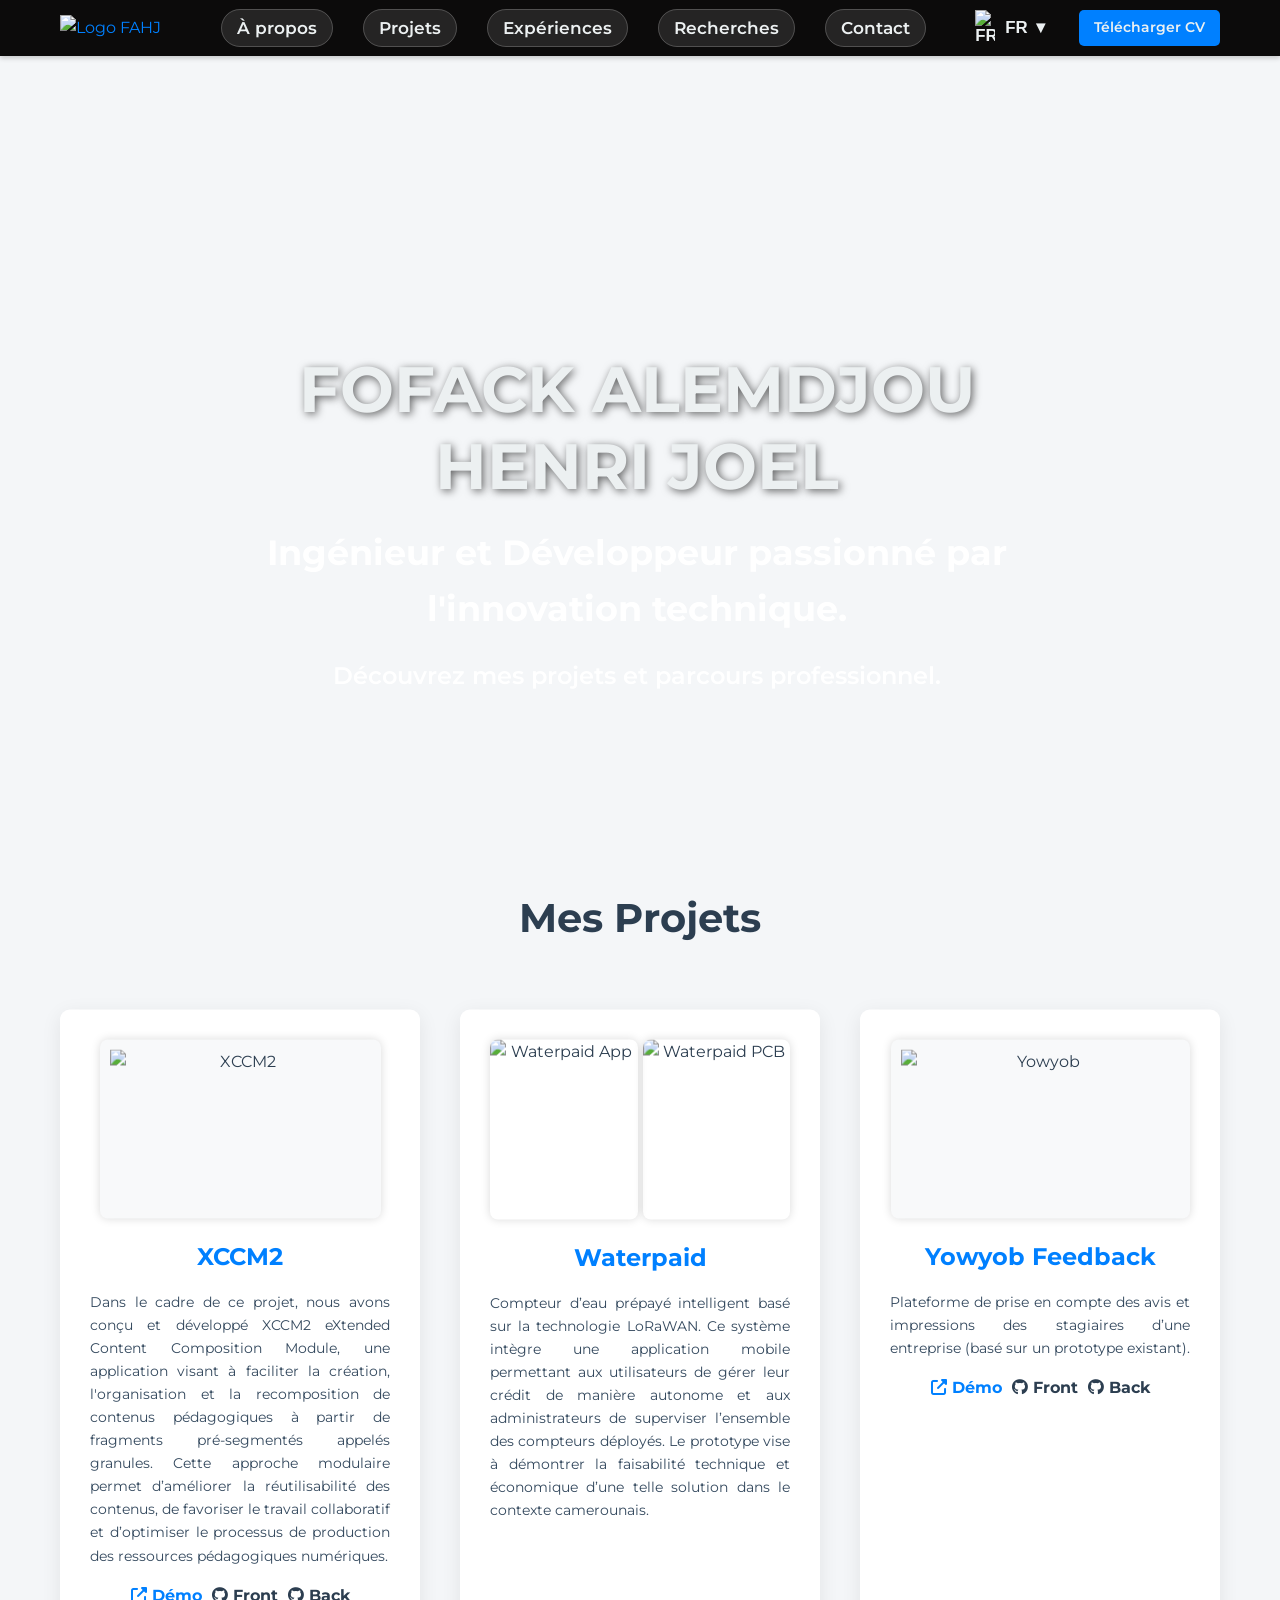
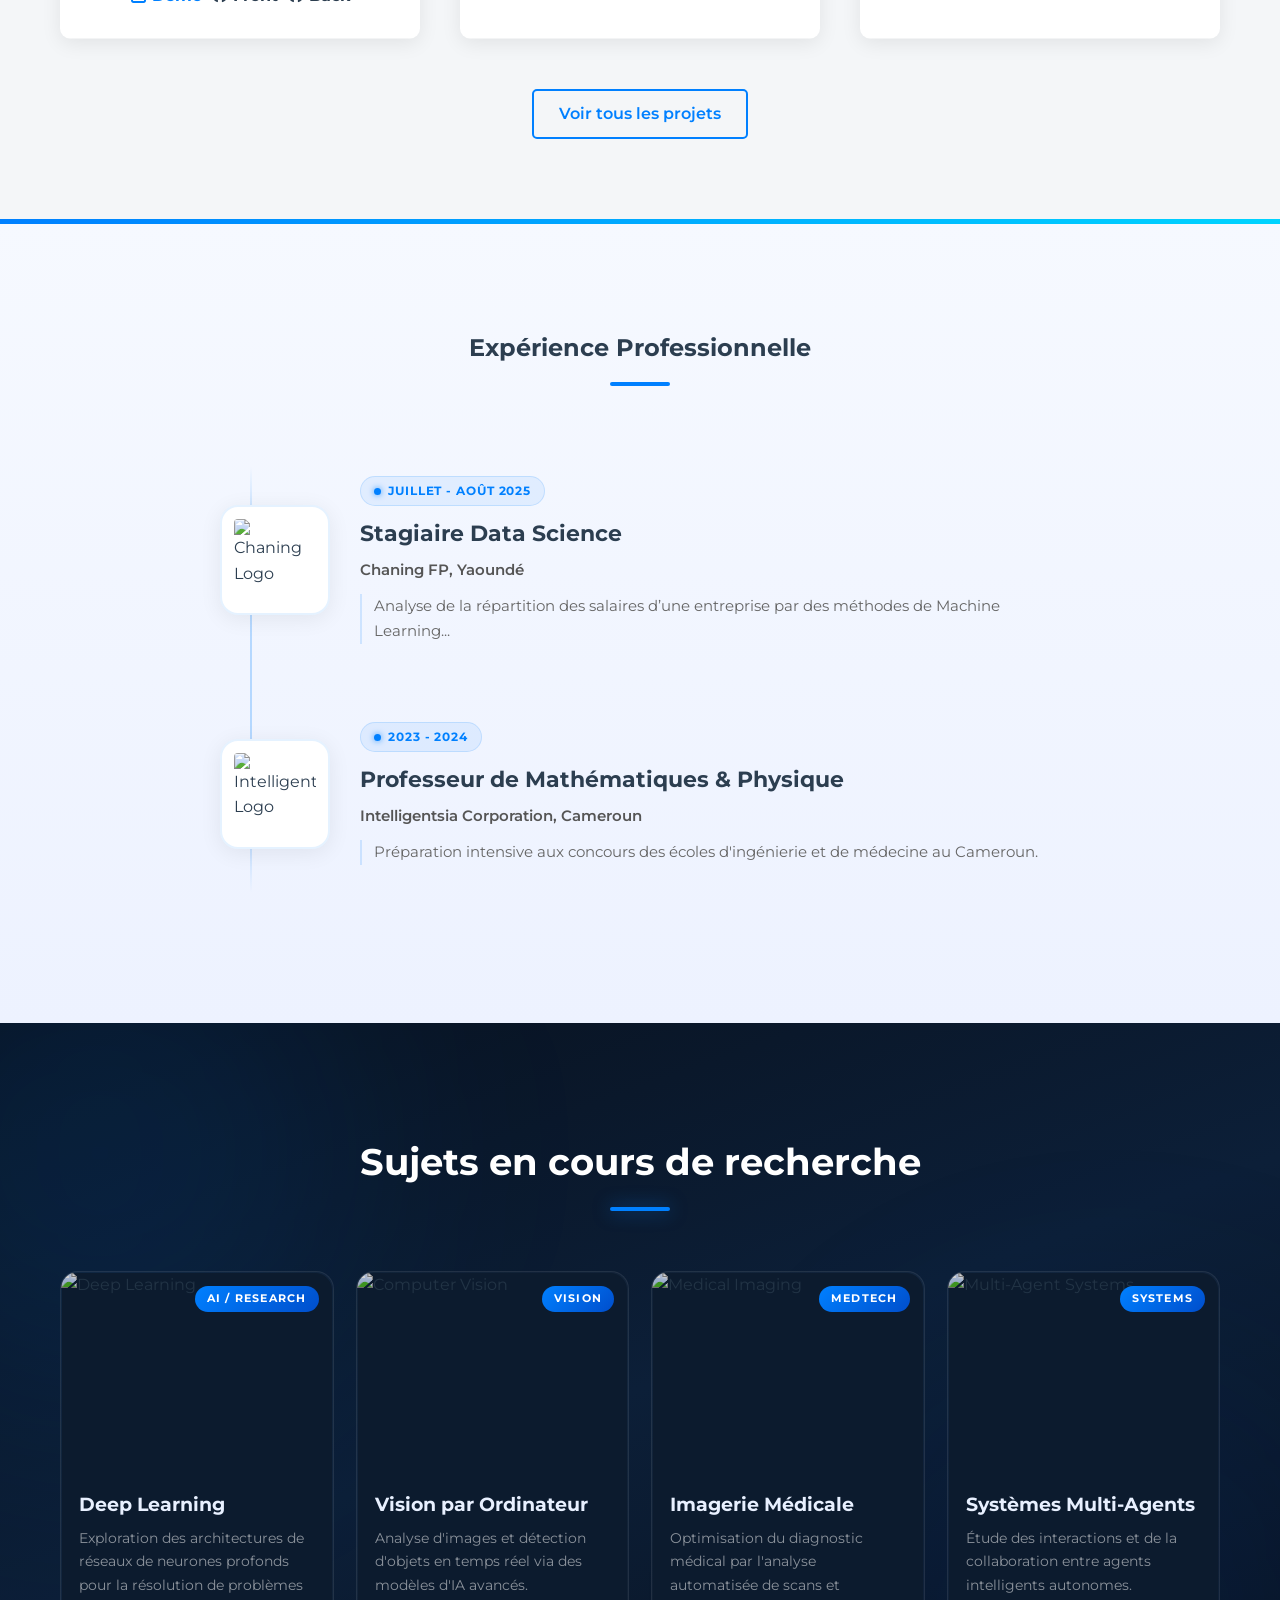
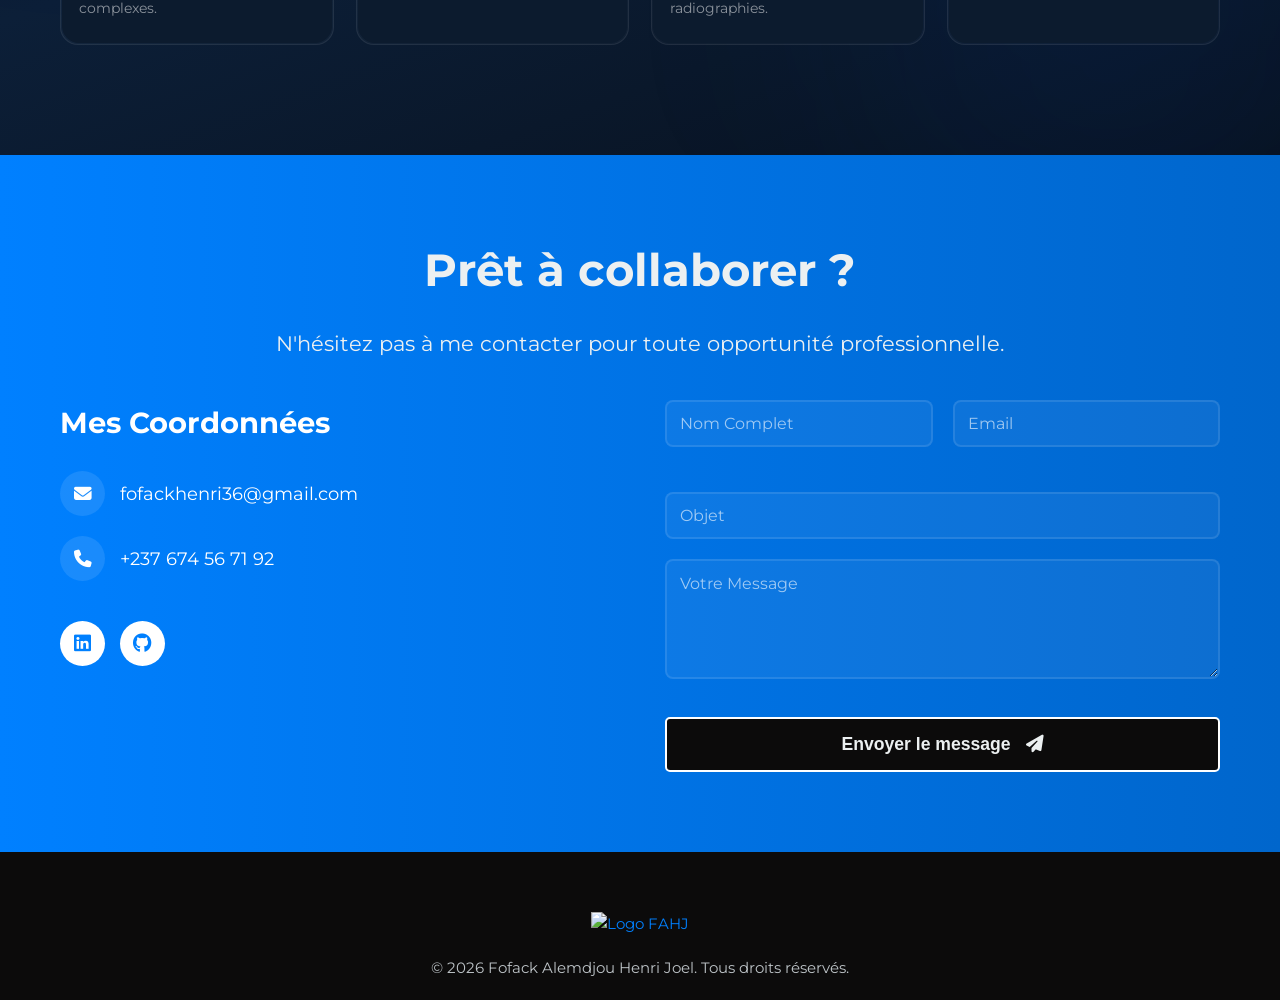
==== index.html @ f6566933 "Implementation d'un meilleur responsive" ====
<!DOCTYPE html>
<html lang="fr">

<head>
    <meta charset="UTF-8">
    <meta name="viewport" content="width=device-width, initial-scale=1.0">
    <title data-i18n="page_title">Portfolio - Fofack Alemdjou Henri Joel</title>
    <link rel="stylesheet" href="css/style1.css">
    <link rel="stylesheet" href="css/animations.css">
    <link href="https://fonts.googleapis.com/css2?family=Montserrat:wght@400;600;700&display=swap" rel="stylesheet">
    <link rel="stylesheet" href="https://cdnjs.cloudflare.com/ajax/libs/font-awesome/6.4.0/css/all.min.css">
    <link rel="stylesheet" href="css/custom.css">
</head>

<body>
    <header class="navbar" style="background-color: var(--background-dark); padding: 5px 0;">
        <div class="container">
            <div class="logo">
                <a href="index.html"><img src="images/logo.png" alt="Logo FAHJ" style="height: 40px; width: auto;"></a>
            </div>
            <nav class="mobile-nav" id="main-nav">
                <ul>
                    <li><a href="profil.html" data-i18n="nav_about">À propos</a></li>
                    <li><a href="#projects" data-i18n="nav_projects">Projets</a></li>
                    <li><a href="#experience" data-i18n="nav_experience">Expériences</a></li>
                    <li><a href="#development" data-i18n="nav_research">Recherches</a></li>
                    <li><a href="#contact" data-i18n="nav_contact">Contact</a></li>
                </ul>
            </nav>
            <button class="hamburger" id="hamburger-btn" aria-label="Menu" aria-expanded="false">
                <span class="hamburger-bar"></span>
                <span class="hamburger-bar"></span>
                <span class="hamburger-bar"></span>
            </button>
            <div class="auth-buttons" style="display:flex; align-items:center;">
                <div class="lang-dropdown">
                    <button class="lang-btn" id="current-lang"><img src="https://flagcdn.com/w20/fr.png" alt="FR"
                            width="20" style="margin-right:5px;"> FR ▼</button>
                    <div class="lang-content">
                        <button onclick="changeLang('fr')"><img src="https://flagcdn.com/w20/fr.png" alt="FR" width="20"
                                style="margin-right:10px;"> Français</button>
                        <button onclick="changeLang('en')"><img src="https://flagcdn.com/w20/gb.png" alt="EN" width="20"
                                style="margin-right:10px;"> English</button>
                        <button onclick="changeLang('de')"><img src="https://flagcdn.com/w20/de.png" alt="DE" width="20"
                                style="margin-right:10px;"> Deutsch</button>
                    </div>
                </div>
                <a href="Fofack_Henri_CV.pdf" target="_blank" class="btn btn-primary" data-i18n="btn_cv"
                    style="margin-left: 20px; padding: 6px 15px; font-size: 0.9em;">Télécharger CV</a>
            </div>
        </div>
    </header>

    <section id="about" class="hero-section">
        <div class="container">
            <div class="hero-content fade-in-up" style="text-align: center; width: 100%; margin-top: 15vh;">
                <h1 class="text-reveal"
                    style="opacity: 1 !important; visibility: visible !important; text-shadow: 2px 2px 8px rgba(0,0,0,0.6); font-size: 4em;">
                    FOFACK ALEMDJOU HENRI JOEL</h1>
                <h2 class="fade-in-up delay-1 sparkle-text" data-i18n="hero_desc"
                    style="font-size: 2.2em; font-weight: 700; margin-bottom: 20px;">
                    Ingénieur et Développeur passionné par l'innovation technique.</h2>
                <p class="fade-in-up delay-2 sparkle-text" data-i18n="hero_sub"
                    style="font-size: 1.5em; font-weight: 600;">
                    Découvrez mes projets et parcours professionnel.</p>
            </div>
        </div>
        <div class="particles" id="particles"></div>
    </section>

    <section id="projects" class="features-section">
        <div class="container">
            <h2 class="section-title" data-i18n="projects_title">Mes Projets</h2>
            <div class="feature-grid">

                <div class="feature-item animate-on-scroll" data-delay="0">
                    <img src="images/xccm2.png" alt="XCCM2" class="feature-img">
                    <h3>XCCM2</h3>
                    <p data-i18n="proj_xccm2" style="text-align: justify; font-size: 0.9em;">Dans le cadre de ce projet,
                        nous avons conçu et développé XCCM2 eXtended Content Composition Module, une application visant
                        à faciliter la création, l'organisation et la recomposition de contenus pédagogiques à partir de
                        fragments pré-segmentés appelés granules. Cette approche modulaire permet d’améliorer la
                        réutilisabilité des contenus, de favoriser le travail collaboratif et d’optimiser le processus
                        de production des ressources pédagogiques numériques.</p>
                    <div style="margin-top: 15px; display: flex; gap: 10px; justify-content: center;">
                        <a href="https://xccm-2.vercel.app" target="_blank"
                            style="color: var(--primary-color); font-weight: bold; text-decoration: none;"><i
                                class="fas fa-external-link-alt"></i> Démo</a>
                        <a href="https://github.com/Zenbx/XCCM_2" target="_blank"
                            style="color: var(--text-dark); font-weight: bold; text-decoration: none;"><i
                                class="fab fa-github"></i> Front</a>
                        <a href="https://github.com/Git-Tomson/XCCM2-API" target="_blank"
                            style="color: var(--text-dark); font-weight: bold; text-decoration: none;"><i
                                class="fab fa-github"></i> Back</a>
                    </div>
                </div>

                <div class="feature-item animate-on-scroll" data-delay="100">
                    <div class="project-images-combined">
                        <img src="images/waterpaid.jpg" alt="Waterpaid App">
                        <img src="images/cartepcb.jpg" alt="Waterpaid PCB">
                    </div>
                    <h3>Waterpaid</h3>
                    <p data-i18n="proj_waterpaid" style="text-align: justify; font-size: 0.9em;">Compteur d’eau prépayé
                        intelligent basé sur la technologie LoRaWAN. Ce système intègre une application mobile
                        permettant aux utilisateurs de gérer leur crédit de manière autonome et aux administrateurs de
                        superviser l’ensemble des compteurs déployés. Le prototype vise à démontrer la faisabilité
                        technique et économique d’une telle solution dans le contexte camerounais.</p>
                </div>

                <div class="feature-item animate-on-scroll" data-delay="200">
                    <img src="images/yowyob.png" alt="Yowyob" class="feature-img">
                    <h3>Yowyob Feedback</h3>
                    <p data-i18n="proj_yowyob" style="text-align: justify; font-size: 0.9em;">Plateforme de prise en
                        compte des avis et impressions des stagiaires d’une entreprise (basé sur un prototype existant).
                    </p>
                    <div style="margin-top: 15px; display: flex; gap: 10px; justify-content: center;">
                        <a href="https://yowyob-feedback-frontend.vercel.app" target="_blank"
                            style="color: var(--primary-color); font-weight: bold; text-decoration: none;"><i
                                class="fas fa-external-link-alt"></i> Démo</a>
                        <a href="https://github.com/ALEMDJOU/yowyob_feedback_frontend" target="_blank"
                            style="color: var(--text-dark); font-weight: bold; text-decoration: none;"><i
                                class="fab fa-github"></i> Front</a>
                        <a href="https://github.com/Git-Tomson/YowYobFeedback_Backend" target="_blank"
                            style="color: var(--text-dark); font-weight: bold; text-decoration: none;"><i
                                class="fab fa-github"></i> Back</a>
                    </div>
                </div>

            </div>

            <div style="text-align: center; margin-top: 50px;">
                <a href="projets.html" class="btn btn-secondary" data-i18n="btn_see_all">Voir tous les projets</a>
            </div>
        </div>
    </section>

    <section id="experience" class="experience-section">
        <div class="container">
            <h2 class="section-title-alt" data-i18n="exp_title">Expérience Professionnelle</h2>
            <div class="experience-list">
                <!-- Chaning FP -->
                <div class="experience-card animate-on-scroll" data-delay="0">
                    <img src="images/chaning.jpg" alt="Chaning Logo" class="exp-logo">
                    <div class="exp-details">
                        <span class="exp-date" data-i18n="exp_chaning_date">Juillet - Août 2025</span>
                        <h3 data-i18n="exp_chaning">Stagiaire Data Science</h3>
                        <div class="exp-org" data-i18n="exp_chaning_org">Chaning FP, Yaoundé</div>
                        <p class="exp-desc" data-i18n="exp_chaning_desc">Analyse de la répartition des salaires d’une
                            entreprise par des méthodes de Machine Learning...</p>
                    </div>
                </div>

                <!-- Intelligentsia -->
                <div class="experience-card animate-on-scroll" data-delay="100">
                    <img src="images/inteligentsia.png" alt="Intelligentsia Logo" class="exp-logo">
                    <div class="exp-details">
                        <span class="exp-date" data-i18n="exp_intelligentsia_date">2023 - 2024</span>
                        <h3 data-i18n="exp_intelligentsia">Professeur de Mathématiques & Physique</h3>
                        <div class="exp-org" data-i18n="exp_intelligentsia_org">Intelligentsia Corporation, Cameroun
                        </div>
                        <p class="exp-desc" data-i18n="exp_intelligentsia_desc">Préparation intensive aux concours des
                            écoles d'ingénierie et de médecine au Cameroun.</p>
                    </div>
                </div>
            </div>
        </div>
    </section>

    <section id="development" class="dev-section">
        <div class="container">
            <h2 class="section-title-alt" data-i18n="dev_title">Sujets en cours de recherche</h2>
            <div class="feature-grid">
                <!-- Deep Learning e-->
                <div class="dev-item animate-on-scroll" data-delay="0">
                    <div class="dev-badge">AI / Research</div>
                    <div class="dev-img-container">
                        <img src="https://images.unsplash.com/photo-1677442136019-21780ecad995?auto=format&fit=crop&q=80&w=800"
                            alt="Deep Learning">
                    </div>
                    <div class="dev-content">
                        <h3 data-i18n="dev_deep_learning">Deep Learning</h3>
                        <p data-i18n="dev_deep_learning_desc">Exploration des architectures de réseaux de neurones
                            profonds pour la résolution de problèmes complexes.</p>
                    </div>
                </div>

                <!-- Computer Vision -->
                <div class="dev-item animate-on-scroll" data-delay="100">
                    <div class="dev-badge">Vision</div>
                    <div class="dev-img-container">
                        <img src="https://images.unsplash.com/photo-1555949963-ff9fe0c870eb?auto=format&fit=crop&q=80&w=800"
                            alt="Computer Vision">
                    </div>
                    <div class="dev-content">
                        <h3 data-i18n="dev_computer_vision">Vision par Ordinateur</h3>
                        <p data-i18n="dev_computer_vision_desc">Analyse d'images et détection d'objets en temps réel via
                            des modèles d'IA avancés.</p>
                    </div>
                </div>

                <!-- Medical u Imaging -->
                <div class="dev-item animate-on-scroll" data-delay="200">
                    <div class="dev-badge">MedTech</div>
                    <div class="dev-img-container">
                        <img src="https://images.unsplash.com/photo-1530210124550-912dc1381cb8?auto=format&fit=crop&q=80&w=800"
                            alt="Medical Imaging">
                    </div>
                    <div class="dev-content">
                        <h3 data-i18n="dev_medical_imaging">Imagerie Médicale</h3>
                        <p data-i18n="dev_medical_imaging_desc">Optimisation du diagnostic médical par l'analyse
                            automatisée de scans et radiographies.</p>
                    </div>
                </div>

                <!-- Multi-agent Systems -->
                <div class="dev-item animate-on-scroll" data-delay="300">
                    <div class="dev-badge">Systems</div>
                    <div class="dev-img-container">
                        <img src="https://images.unsplash.com/photo-1550751827-4bd374c3f58b?auto=format&fit=crop&q=80&w=800"
                            alt="Multi-Agent Systems">
                    </div>
                    <div class="dev-content">
                        <h3 data-i18n="dev_multi_agent">Systèmes Multi-Agents</h3>
                        <p data-i18n="dev_multi_agent_desc">Étude des interactions et de la collaboration entre agents
                            intelligents autonomes.</p>
                    </div>
                </div>
            </div>
        </div>
    </section>

    <section id="contact" class="cta-section" style="padding: 80px 0;">
        <div class="container">
            <h2 class="pulse" data-i18n="contact_title">Prêt à collaborer ?</h2>
            <p data-i18n="contact_desc" style="margin-bottom: 40px;">N'hésitez pas à me contacter pour toute opportunité
                professionnelle.</p>

            <div class="contact-wrapper">
                <div class="contact-info-v2">
                    <h3 style="color: white; margin-bottom: 25px; font-size: 1.8em;" data-i18n="contact_info_title">Mes
                        Coordonnées</h3>
                    <div style="display: flex; flex-direction: column; gap: 20px;">
                        <a href="mailto:fofackhenri36@gmail.com" class="contact-item-v2"
                            style="display: flex; align-items: center; gap: 15px; color: white; text-decoration: none; font-size: 1.1em;">
                            <span
                                style="width: 45px; height: 45px; background: rgba(255,255,255,0.1); display: flex; align-items: center; justify-content: center; border-radius: 50%;"><i
                                    class="fas fa-envelope"></i></span>
                            fofackhenri36@gmail.com
                        </a>
                        <a href="tel:+237674567192" class="contact-item-v2"
                            style="display: flex; align-items: center; gap: 15px; color: white; text-decoration: none; font-size: 1.1em;">
                            <span
                                style="width: 45px; height: 45px; background: rgba(255,255,255,0.1); display: flex; align-items: center; justify-content: center; border-radius: 50%;"><i
                                    class="fas fa-phone"></i></span>
                            +237 674 56 71 92
                        </a>
                        <div class="social-links-v2" style="display: flex; gap: 15px; margin-top: 20px;">
                            <a href="https://linkedin.com/in/henri-fofack-250b1b320" target="_blank"
                                style="width: 45px; height: 45px; background: white; color: var(--primary-color); display: flex; align-items: center; justify-content: center; border-radius: 50%; font-size: 1.2em; transition: all 0.3s;"><i
                                    class="fab fa-linkedin"></i></a>
                            <a href="https://github.com/ALEMDJOU" target="_blank"
                                style="width: 45px; height: 45px; background: white; color: var(--primary-color); display: flex; align-items: center; justify-content: center; border-radius: 50%; font-size: 1.2em; transition: all 0.3s;"><i
                                    class="fab fa-github"></i></a>
                        </div>
                    </div>
                </div>

                <div class="contact-form-container">
                    <form id="contactForm" action="https://formspree.io/f/mjgakkzw" method="POST" class="modern-form">
                        <div class="form-row">
                            <div class="form-group">
                                <input type="text" id="name" name="name" required placeholder=" " class="form-input">
                                <label for="name" data-i18n="form_name">Nom Complet</label>
                            </div>
                            <div class="form-group">
                                <input type="email" id="email" name="_replyto" required placeholder=" "
                                    class="form-input">
                                <label for="email" data-i18n="form_email">Email</label>
                            </div>
                        </div>
                        <div class="form-group" style="margin-bottom: 20px;">
                            <input type="text" id="subject" name="subject" required placeholder=" " class="form-input">
                            <label for="subject" data-i18n="form_subject">Objet</label>
                        </div>
                        <div class="form-group" style="margin-bottom: 30px;">
                            <textarea id="message" name="message" required placeholder=" " class="form-input"
                                style="min-height: 120px; resize: vertical;"></textarea>
                            <label for="message" data-i18n="form_message">Votre Message</label>
                        </div>
                        <button type="submit" class="btn btn-primary btn-large"
                            style="width: 100%; background: var(--background-dark); border: 2px solid white;"
                            data-i18n="form_submit">
                            Envoyer le message <i class="fas fa-paper-plane" style="margin-left: 10px;"></i>
                        </button>
                    </form>
                </div>
            </div>
        </div>
    </section>

    <footer class="footer">
        <div class="container">
            <div style="text-align: center; margin-bottom: 20px;">
                <a href="index.html"><img src="images/logo.png" alt="Logo FAHJ" style="height: 100px; width: auto;"></a>
            </div>
            <div class="footer-bottom" style="text-align:center;">
                <p>&copy; 2026 Fofack Alemdjou Henri Joel. <span data-i18n="footer_rights">Tous droits réservés.</span>
                </p>
            </div>
        </div>
    </footer>

    <script src="js/script.js"></script>
    <script src="js/translations.js"></script>
</body>

</html>
---- css/style1.css ----
/* Variables de couleurs */
:root {
    --primary-color: #0080ff;
    /* Bleu demandé par l'utilisateur */
    --secondary-color: #0066cc;
    /* Variante plus foncée */
    --text-dark: #2C3E50;
    /* Presque noir, pour la lisibilité */
    --text-light: #ECF0F1;
    /* Blanc cassé */
    --background-dark: #0c0b0b;
    /* Noir */
    --background-light: #F4F6F8;
    /* Blanc/Gris très clair */
    --gray-medium: #BDC3C7;
    /* Gris moyen */
    --gray-light: #E0E0E0;
    /* Gris clair */
    --gray-dark: #34495E;
    /* Gris foncé */
    --primary-accent: #3399ff;
    /* Le bleu vif pour le logo/modale */
}

/* Réinitialisation de base */
* {
    margin: 0;
    padding: 0;
    box-sizing: border-box;
}

body {
    font-family: 'Montserrat', sans-serif;
    line-height: 1.6;
    color: var(--text-dark);
    background-color: var(--background-light);
}

.container {
    max-width: 1200px;
    margin: 0 auto;
    padding: 0 20px;
}

a {
    text-decoration: none;
    color: var(--primary-color);
}

ul {
    list-style: none;
}

/* Boutons */
.btn {
    display: inline-block;
    padding: 10px 25px;
    border-radius: 5px;
    font-weight: 600;
    transition: all 0.3s ease;
    border: none;
    cursor: pointer;
}

.btn-primary {
    background-color: var(--primary-color);
    color: var(--text-light);
}

.btn-primary:hover {
    background-color: var(--secondary-color);
}

.btn-secondary {
    background-color: transparent;
    color: var(--primary-color);
    border: 2px solid var(--primary-color);
}

.btn-secondary:hover {
    background-color: var(--primary-color);
    color: var(--text-light);
}

.btn-large {
    padding: 15px 35px;
    font-size: 1.1em;
}

/* Navbar */
.navbar {
    background-color: var(--background-dark);
    padding: 15px 0;
    color: var(--text-light);
    position: sticky;
    top: 0;
    z-index: 1000;
    box-shadow: 0 2px 5px rgba(0, 0, 0, 0.2);
    transition: background-color 0.3s ease;
}

.navbar .container {
    display: flex;
    justify-content: space-between;
    align-items: center;
}

.navbar .logo img {
    height: 50px;
}

.navbar nav ul {
    display: flex;
}

.navbar nav ul li {
    margin-left: 30px;
}

.navbar nav ul li a {
    color: var(--text-light);
    font-weight: 600;
    font-size: 1.05em;
    transition: color 0.3s ease;
}

.navbar nav ul li a:hover {
    color: var(--primary-color);
}

.navbar .auth-buttons .btn {
    margin-left: 15px;
}

/* Hero Section */
.hero-section {
    background: linear-gradient(135deg, var(--background-dark) 0%, var(--gray-dark) 100%);
    color: var(--text-light);
    padding: 100px 0;
    text-align: center;
    position: relative;
    overflow: hidden;
}

.hero-content {
    max-width: 800px;
    margin: 0 auto;
    position: relative;
    z-index: 10;
}

.hero-content h1 {
    font-size: 3.5em;
    margin-bottom: 20px;
    color: var(--text-light);
    line-height: 1.2;
}

.hero-content p {
    font-size: 1.3em;
    margin-bottom: 30px;
    color: var(--gray-medium);
}

.hero-content .small-text {
    font-size: 0.9em;
    margin-top: 20px;
    color: var(--gray-light);
}

/* Sections générales */
section {
    padding: 80px 0;
}

.section-title {
    font-size: 2.5em;
    text-align: center;
    margin-bottom: 60px;
    color: var(--text-dark);
}

/* Features Section */
.features-section {
    background-color: var(--background-light);
}

.feature-grid {
    display: grid;
    grid-template-columns: repeat(auto-fit, minmax(280px, 1fr));
    gap: 40px;
}

.feature-item {
    background-color: #ffffff;
    padding: 30px;
    border-radius: 10px;
    box-shadow: 0 5px 20px rgba(0, 0, 0, 0.08);
    text-align: center;
    transition: transform 0.3s ease;
}

.feature-item:hover {
    transform: translateY(-10px);
}

.feature-item .feature-img {
    display: block;
    object-fit: cover;
    margin: 0 auto 20px auto;
    border-radius: 8px;
    box-shadow: 0 0 10px rgba(0, 0, 0, 0.15);
}

/* Styles spécifiques des images des features (dimensions de l'utilisateur) */
.feature-grid .feature-item:nth-child(1) .feature-img {
    width: 281px;
    height: 179px;
}

.feature-grid .feature-item:nth-child(2) .feature-img {
    width: 275px;
    height: 183px;
}

.feature-grid .feature-item:nth-child(3) .feature-img {
    width: 299px;
    height: 179px;
}

.feature-item h3 {
    font-size: 1.5em;
    margin-bottom: 15px;
    color: var(--primary-color);
}

.feature-item p {
    color: var(--gray-dark);
}

/* ========================================= */
/* NOUVEAU : Styles pour les Cartes d'Organisation */
/* ========================================= */

.section-subtitle {
    text-align: center;
    margin-bottom: 50px;
    font-size: 1.1em;
    color: var(--gray-dark);
}

.organization-card {
    display: block;
    text-decoration: none;
    color: var(--text-dark);
    background-color: #ffffff;
    padding: 30px;
    border-radius: 10px;
    box-shadow: 0 5px 20px rgba(0, 0, 0, 0.08);
    text-align: center;
    /* AJOUT: État initial pour l'animation d'apparition douce (reveal) */
    opacity: 0;
    transform: translateY(20px);
    /* MODIF: Nouvelle transition pour la révélation, le survol et la courbe d'animation */
    transition: transform 0.4s cubic-bezier(0.25, 0.8, 0.25, 1), box-shadow 0.4s ease, opacity 0.4s ease;
    height: 100%;
}

/* AJOUT: État final de l'animation d'apparition déclenché par le JS */
.organization-card.is-visible {
    opacity: 1;
    transform: translateY(0);
}

/* MODIF: Amélioration du survol de la carte */
.organization-card:hover {
    transform: translateY(-5px);
    box-shadow: 0 12px 35px rgba(0, 0, 0, 0.1);
}

.organization-logo {
    /* MODIF: Utilisation de vw (Viewport Width) pour la réactivité, avec des limites max/min */
    width: 10vw;
    /* 10% de la largeur de l'écran */
    height: 10vw;
    max-width: 90px;
    /* Limite maximale sur grand écran */
    max-height: 90px;
    min-width: 60px;
    /* Taille minimale sur très petit écran */
    min-height: 60px;

    object-fit: contain;
    margin-bottom: 20px;
    border-radius: 50%;
    border: 3px solid var(--primary-color);
    padding: 5px;
    /* AJOUT: Préparation pour l'animation de survol du logo (Pulse) */
    transition: transform 0.3s cubic-bezier(0.25, 0.8, 0.25, 1), box-shadow 0.3s ease, border-color 0.3s ease;
}

/* MODIFICATION APPLIQUÉE ICI: Opacité diminuée pour l'ombre du logo */
.organization-card:hover .organization-logo {
    transform: scale(1.1);
    /* Léger grossissement doux */
    border-color: var(--primary-accent);
    /* Accentuation de la couleur de la bordure */
    box-shadow: 0 0 15px rgba(0, 128, 255, 0.15);
    /* Ombre subtile et lumineuse (opacité 15%) */
}

.organization-card h3 {
    font-size: 1.4em;
    margin-bottom: 10px;
    color: var(--primary-accent);
}

/* Style de l'étiquette de type d'organisation */
.organization-type-tag {
    display: inline-block;
    padding: 5px 12px;
    border-radius: 20px;
    font-size: 0.8em;
    font-weight: 700;
    margin-bottom: 15px;
    text-transform: uppercase;
}

/* Couleur spécifique pour les Entreprises */
.organization-card.company-type .organization-type-tag {
    background-color: #E3F2FD;
    /* Bleu très clair */
    color: #1976D2;
    /* Bleu foncé */
}

/* Couleur spécifique pour les Établissements Scolaires */
.organization-card.school-type .organization-type-tag {
    background-color: #FCE4EC;
    /* Rose très clair */
    color: #C2185B;
    /* Rose foncé */
}

.feedback-count {
    font-size: 0.9em;
    font-weight: 600;
    color: var(--gray-dark);
    margin-bottom: 15px;
}

.view-link {
    display: block;
    margin-top: 15px;
    color: var(--secondary-color);
    font-weight: 600;
    font-size: 0.9em;
}

/* How It Works Section (Conservé, mais remplacé dans home-auth.html) */
.how-it-works-section {
    background-color: var(--gray-light);
    color: var(--text-dark);
}

.steps-grid {
    display: grid;
    grid-template-columns: repeat(auto-fit, minmax(280px, 1fr));
    gap: 40px;
    text-align: center;
}

.step-item {
    background-color: #ffffff;
    padding: 40px 30px;
    border-radius: 10px;
    box-shadow: 0 5px 20px rgba(0, 0, 0, 0.05);
}

.step-item .step-number {
    display: inline-block;
    width: 60px;
    height: 60px;
    line-height: 60px;
    background-color: var(--primary-color);
    color: var(--text-light);
    border-radius: 50%;
    font-size: 1.8em;
    font-weight: 700;
    margin-bottom: 25px;
}

.step-item h3 {
    font-size: 1.6em;
    margin-bottom: 15px;
    color: var(--text-dark);
}

/* Testimonials Section */
.testimonials-section {
    background-color: var(--background-dark);
    color: var(--text-light);
}

.testimonials-section h2 {
    color: var(--text-light);
}

.testimonial-slider {
    display: flex;
    justify-content: center;
    gap: 30px;
    flex-wrap: wrap;
}

.testimonial-item {
    background-color: var(--gray-dark);
    padding: 30px;
    border-radius: 10px;
    max-width: 450px;
    text-align: center;
    box-shadow: 0 5px 15px rgba(0, 0, 0, 0.3);
}

.testimonial-item p {
    font-style: italic;
    font-size: 1.1em;
    margin-bottom: 20px;
    color: var(--gray-light);
}

.testimonial-author {
    font-weight: 600;
    color: var(--primary-color);
}

/* CTA Section */
.cta-section {
    background: linear-gradient(90deg, var(--primary-color) 0%, var(--secondary-color) 100%);
    color: var(--text-light);
    text-align: center;
    padding: 80px 0;
}

.cta-section h2 {
    color: var(--text-light);
    font-size: 2.8em;
    margin-bottom: 20px;
}

.cta-section p {
    font-size: 1.3em;
    margin-bottom: 40px;
}

/* Footer */
.footer {
    background-color: var(--background-dark);
    color: var(--gray-medium);
    padding: 60px 0 20px;
    font-size: 0.95em;
}

.footer .footer-content {
    display: flex;
    flex-wrap: wrap;
    justify-content: space-between;
    gap: 30px;
    margin-bottom: 40px;
}

.footer-col {
    flex: 1;
    min-width: 250px;
}

.footer-logo {
    height: 40px;
    margin-bottom: 20px;
}

.footer-col h3 {
    color: var(--text-light);
    font-size: 1.4em;
    margin-bottom: 20px;
}

.footer-col ul li {
    margin-bottom: 10px;
}

.footer-col ul li a {
    color: var(--gray-medium);
    transition: color 0.3s ease;
}

.footer-col ul li a:hover {
    color: var(--primary-color);
}

/* ... (le reste du CSS du footer) ... */

/* Styles pour le logo et le nom de l'application */
.brand-logo-name {
    display: flex;
    align-items: center;
    gap: 10px;
}

.brand-logo-name .app-name {
    font-family: 'Montserrat', sans-serif;
    font-size: 2.2em;
    font-weight: 700;
    color: var(--primary-accent);
    text-shadow: 2px 2px 4px rgba(0, 0, 0, 0.2);
    letter-spacing: 1px;
}

/* Ajustement du logo dans la navbar */
.navbar .logo img {
    height: 50px;
    width: auto;
}

/* Ajustement pour le logo dans le footer si nécessaire */
.footer-logo {
    height: 40px;
    width: auto;
}

/* ========================================= */
/* Modale de Connexion (styles existants) */
/* ========================================= */

.modal-overlay {
    display: none;
    position: fixed;
    z-index: 2000;
    left: 0;
    top: 0;
    width: 100%;
    height: 100%;
    overflow: auto;
    background-color: rgba(0, 0, 0, 0.7);
    backdrop-filter: blur(5px);
    opacity: 0;
    transition: opacity 0.3s ease;
}

.modal-content {
    background-color: #ffffff;
    margin: 10% auto;
    padding: 40px;
    border-radius: 15px;
    box-shadow: 0 15px 35px rgba(0, 0, 0, 0.25);
    width: 90%;
    max-width: 450px;
    position: relative;
    transform: translateY(-50px);
    opacity: 0;
    transition: all 0.4s cubic-bezier(0.25, 0.8, 0.25, 1);
}

.modal-overlay.show {
    display: block;
    opacity: 1;
}

.modal-overlay.show .modal-content {
    transform: translateY(0);
    opacity: 1;
}

.close-modal-btn {
    color: #aaa;
    position: absolute;
    top: 20px;
    right: 25px;
    font-size: 28px;
    font-weight: bold;
    cursor: pointer;
    transition: color 0.3s;
}

.close-modal-btn:hover {
    color: var(--primary-accent);
}

.modal-header {
    text-align: center;
    margin-bottom: 35px;
}

.input-group {
    position: relative;
    margin-bottom: 25px;
}

.input-group input {
    width: 100%;
    padding: 15px;
    border: 2px solid #e0e0e0;
    border-radius: 8px;
    background: none;
    font-family: inherit;
    font-size: 1em;
    color: var(--text-dark);
    transition: border-color 0.3s;
    outline: none;
}

.input-group label {
    position: absolute;
    top: 15px;
    left: 15px;
    color: #95a5a6;
    pointer-events: none;
    transition: 0.25s ease all;
    background-color: #fff;
    padding: 0 5px;
}

.input-group input:focus,
.input-group input:not(:placeholder-shown) {
    border-color: var(--primary-accent);
}

.input-group input:focus~label,
.input-group input:not(:placeholder-shown)~label {
    top: -10px;
    font-size: 0.85em;
    color: var(--primary-accent);
    font-weight: 600;
}

.form-actions {
    text-align: right;
    margin-bottom: 25px;
    font-size: 0.9em;
}

.forgot-password {
    color: #7f8c8d;
    transition: color 0.3s;
}

.forgot-password:hover {
    color: var(--primary-accent);
}

.btn-block {
    width: 100%;
    padding: 15px;
    font-size: 1.1em;
    background-color: var(--primary-accent);
    border: none;
}

.btn-block:hover {
    background-color: var(--primary-color);
}

.form-footer {
    text-align: center;
    margin-top: 25px;
    font-size: 0.9em;
    color: #7f8c8d;
}

.form-footer a {
    color: var(--primary-accent);
    font-weight: 600;
}

/* =========================================
   HAMBURGER BUTTON (base – hidden on desktop)
   ========================================= */
.hamburger {
    display: none;
    flex-direction: column;
    justify-content: center;
    gap: 5px;
    background: none;
    border: none;
    cursor: pointer;
    padding: 8px;
    z-index: 1100;
    order: 3;
}

.hamburger-bar {
    display: block;
    width: 25px;
    height: 3px;
    background: var(--text-light);
    border-radius: 2px;
    transition: transform 0.35s ease, opacity 0.25s ease, width 0.25s ease;
    transform-origin: center;
}

/* Animated X when open */
.hamburger.is-open .hamburger-bar:nth-child(1) {
    transform: translateY(8px) rotate(45deg);
}
.hamburger.is-open .hamburger-bar:nth-child(2) {
    opacity: 0;
    width: 0;
}
.hamburger.is-open .hamburger-bar:nth-child(3) {
    transform: translateY(-8px) rotate(-45deg);
}

/* =========================================
   CONTACT WRAPPER & FORM ROW (moved from inline)
   ========================================= */
.contact-wrapper {
    display: grid;
    grid-template-columns: 1fr 1fr;
    gap: 50px;
    text-align: left;
    align-items: start;
    margin-top: 40px;
}

.form-row {
    display: grid;
    grid-template-columns: 1fr 1fr;
    gap: 20px;
    margin-bottom: 20px;
}

/* =========================================
   RESPONSIVE – Large tablets (max-width: 1024px)
   ========================================= */
@media (max-width: 1024px) {
    /* Show hamburger, hide desktop nav */
    .hamburger {
        display: flex;
    }

    .navbar .container {
        flex-wrap: wrap;
        position: relative;
    }

    /* Mobile nav – hidden by default, slides in */
    .mobile-nav {
        display: none;
        width: 100%;
        order: 4;
        background: var(--background-dark);
        padding: 0;
        max-height: 0;
        overflow: hidden;
        transition: max-height 0.4s ease, padding 0.3s ease;
    }

    .mobile-nav.nav-open {
        display: block;
        max-height: 400px;
        padding: 15px 0 20px;
    }

    .mobile-nav ul {
        flex-direction: column;
        align-items: center;
        gap: 0;
    }

    .mobile-nav ul li {
        margin: 0;
        width: 100%;
        text-align: center;
        border-bottom: 1px solid rgba(255, 255, 255, 0.08);
    }

    .mobile-nav ul li:last-child {
        border-bottom: none;
    }

    .mobile-nav ul li a {
        display: block;
        padding: 14px 20px;
        font-size: 1.05em;
        border-radius: 0;
        background: none;
        border: none;
        transition: background 0.2s, color 0.2s;
    }

    .mobile-nav ul li a:hover {
        background: rgba(0, 128, 255, 0.15);
        border-radius: 0;
        box-shadow: none;
    }

    /* Auth buttons stay visible */
    .navbar .auth-buttons {
        order: 2;
    }

    /* Hero adjustments */
    .hero-content h1 {
        font-size: 2.6em;
    }

    .hero-content h2 {
        font-size: 1.6em;
    }

    /* Feature grid: 2 columns on tablets */
    .feature-grid {
        grid-template-columns: repeat(2, 1fr);
        max-width: 100%;
    }

    .feature-item .feature-img {
        max-width: 100%;
        height: auto;
    }

    .feature-grid .feature-item:nth-child(1) .feature-img,
    .feature-grid .feature-item:nth-child(2) .feature-img,
    .feature-grid .feature-item:nth-child(3) .feature-img {
        width: 100%;
        height: 200px;
    }

    .footer .footer-content {
        flex-direction: column;
        align-items: center;
        text-align: center;
    }

    .footer-col {
        width: 100%;
        max-width: 400px;
    }
}

/* =========================================
   RESPONSIVE – Mobile (max-width: 768px)
   ========================================= */
@media (max-width: 768px) {
    .container {
        padding: 0 18px;
    }

    section {
        padding: 60px 0;
    }

    /* Hero text scaling */
    .hero-content h1 {
        font-size: 2em;
        letter-spacing: 1px;
    }

    .hero-content h2 {
        font-size: 1.3em;
    }

    .hero-content p {
        font-size: 1em;
    }

    /* Section titles */
    .section-title {
        font-size: 1.9em;
        margin-bottom: 40px;
    }

    .cta-section h2 {
        font-size: 2em;
    }

    .cta-section p {
        font-size: 1.1em;
    }

    /* Feature grid: 1 column */
    .feature-grid {
        grid-template-columns: 1fr;
        max-width: 500px;
        margin: 0 auto;
    }

    /* Contact section – stacked */
    .contact-wrapper {
        grid-template-columns: 1fr;
        gap: 35px;
    }

    /* Form row – stacked */
    .form-row {
        grid-template-columns: 1fr;
    }

    /* Footer */
    .footer {
        padding: 40px 0 15px;
    }
}

/* =========================================
   RESPONSIVE – Small mobile (max-width: 480px)
   ========================================= */
@media (max-width: 480px) {
    .container {
        padding: 0 14px;
    }

    .hero-content h1 {
        font-size: 1.6em;
        letter-spacing: 0.5px;
    }

    .hero-content h2 {
        font-size: 1.1em;
    }

    .hero-content p {
        font-size: 0.95em;
    }

    .section-title {
        font-size: 1.6em;
    }

    .btn {
        padding: 8px 18px;
        font-size: 0.9em;
    }

    .btn-large {
        padding: 12px 24px;
        font-size: 1em;
    }

    /* CTA section */
    .cta-section h2 {
        font-size: 1.6em;
    }

    /* Feature item padding */
    .feature-item {
        padding: 20px;
    }
}
---- css/custom.css ----
/* Custom CSS Overrides */

.lang-dropdown {
    position: relative;
    display: inline-block;
    margin-left: 10px;
}

.lang-btn {
    background: none;
    border: none;
    color: var(--text-light);
    cursor: pointer;
    font-weight: 600;
    font-size: 1.05em;
    transition: color 0.3s ease;
    display: flex;
    align-items: center;
    gap: 5px;
    padding: 5px 10px;
}

.lang-btn:hover {
    color: var(--primary-accent);
}

/* Header Catchy Buttons */
.navbar nav ul li a {
    background: rgba(255, 255, 255, 0.1);
    padding: 8px 15px;
    border-radius: 25px;
    border: 1px solid rgba(255, 255, 255, 0.2);
    transition: all 0.3s ease;
    white-space: nowrap;
}

.navbar nav ul li a:hover {
    background: var(--primary-color);
    color: white !important;
    border-color: var(--primary-color);
    box-shadow: 0 4px 15px rgba(0, 128, 255, 0.3);
}

.lang-content {
    display: none;
    position: absolute;
    background-color: var(--background-dark);
    min-width: 120px;
    box-shadow: 0px 8px 16px 0px rgba(0, 0, 0, 0.2);
    z-index: 1001;
    border-radius: 5px;
    right: 0;
    margin-top: 5px;
}

.lang-content button {
    color: var(--text-light);
    padding: 12px 16px;
    text-decoration: none;
    display: flex;
    align-items: center;
    gap: 10px;
    background: none;
    border: none;
    width: 100%;
    text-align: left;
    cursor: pointer;
    font-size: 1em;
    transition: background-color 0.2s;
}

.lang-content button:hover {
    background-color: var(--primary-color);
    border-radius: 5px;
}

.lang-dropdown:hover .lang-content {
    display: block !important;
}

.flag {
    font-size: 1.2em;
}

.hero-section {
    background: url('../images/fofack.png') center top/cover no-repeat !important;
    min-height: 70vh !important;
    padding-top: 160px !important;
    padding-bottom: 80px !important;
    display: flex;
    align-items: flex-start;
}

.contact-link {
    transition: transform 0.2s, background 0.2s !important;
}

.contact-link:hover {
    transform: scale(1.05);
    background: #f0f8ff !important;
}

.project-images-combined {
    display: flex;
    gap: 5px;
    height: 180px;
    margin: 0 auto 20px auto;
}

.project-images-combined img {
    width: 50%;
    height: 100%;
    object-fit: cover;
    border-radius: 8px;
    box-shadow: 0 0 10px rgba(0, 0, 0, 0.15);
}

.feature-grid .feature-item .feature-img {
    width: 100%;
    height: 200px;
    object-fit: contain;
    background: #f8f9fa;
    padding: 10px;
}

.back-btn {
    margin-top: 30px;
    display: inline-block;
}

/* Profile Rules */
.profile-container {
    display: flex;
    align-items: center;
    gap: 40px;
    background: #ffffff;
    padding: 40px;
    border-radius: 15px;
    box-shadow: 0 10px 30px rgba(0, 0, 0, 0.1);
    max-width: 1000px;
    margin: 0 auto;
}

.profile-img {
    flex: 0 0 300px;
    width: 300px;
    height: 300px;
    object-fit: cover;
    border-radius: 50%;
    border: 5px solid var(--primary-color);
    box-shadow: 0 5px 15px rgba(0, 128, 255, 0.3);
}

.profile-text {
    flex: 1;
    text-align: left;
}

.profile-text p {
    font-size: 1.1em;
    line-height: 1.8;
    color: var(--text-dark);
}

@keyframes sparkle {

    0%,
    100% {
        text-shadow: 0 0 10px #fff, 0 0 20px #fff, 0 0 30px var(--primary-color);
        opacity: 1;
    }

    50% {
        text-shadow: 0 0 5px #fff, 0 0 10px #fff, 0 0 15px var(--primary-accent);
        opacity: 0.8;
    }
}

.sparkle-text {
    color: #ffffff !important;
    animation: sparkle 2s infinite ease-in-out;
}

.hero-section {
    background: url('../images/fofack.webp') center top/cover no-repeat !important;
    min-height: 70vh !important;
    padding-top: 160px !important;
    padding-bottom: 80px !important;
    display: flex;
    align-items: flex-start;
}

/* Styles pour le nouveau formulaire de contact */
.contact-wrapper {
    margin-top: 40px;
}

.contact-item-v2:hover span {
    background: var(--primary-color) !important;
    transform: scale(1.1);
}

.contact-item-v2 span {
    transition: all 0.3s ease;
}

.social-links-v2 a:hover {
    transform: translateY(-5px);
    box-shadow: 0 5px 15px rgba(0, 0, 0, 0.3);
    background: var(--primary-color) !important;
    color: white !important;
}

.modern-form .form-group {
    position: relative;
    margin-bottom: 25px;
}

.modern-form .form-input {
    width: 100%;
    padding: 12px 15px;
    background: rgba(255, 255, 255, 0.05);
    border: 2px solid rgba(255, 255, 255, 0.1);
    border-radius: 8px;
    color: white;
    font-family: inherit;
    font-size: 1em;
    outline: none;
    transition: all 0.3s ease;
}

.modern-form .form-input:focus {
    border-color: white;
    background: rgba(255, 255, 255, 0.1);
}

.modern-form label {
    position: absolute;
    left: 15px;
    top: 50%;
    transform: translateY(-50%);
    color: rgba(255, 255, 255, 0.6);
    pointer-events: none;
    transition: all 0.3s ease;
    background: transparent;
}

.modern-form textarea~label {
    top: 25px;
}

.modern-form .form-input:focus~label,
.modern-form .form-input:not(:placeholder-shown)~label {
    top: -10px;
    left: 10px;
    font-size: 0.85em;
    color: white;
    font-weight: 600;
    background: var(--primary-color);
    padding: 2px 8px;
    border-radius: 4px;
}

/* =========================================
   SECTION-TITLE-ALT  (shared)
   ========================================= */
.section-title-alt {
    text-align: center;
    margin-bottom: 60px;
    position: relative;
}

.section-title-alt::after {
    content: '';
    display: block;
    width: 60px;
    height: 4px;
    background: var(--primary-color);
    margin: 15px auto 0;
    border-radius: 2px;
}

/* =========================================
   DEV / RECHERCHE SECTION – PREMIUM REDESIGN
   ========================================= */
.dev-section {
    padding: 110px 0;
    background: linear-gradient(160deg, #08111e 0%, #0c1f38 50%, #08111e 100%);
    position: relative;
    overflow: hidden;
}

/* Animated orb glows */
.dev-section::before,
.dev-section::after {
    content: '';
    position: absolute;
    width: 500px;
    height: 500px;
    border-radius: 50%;
    filter: blur(120px);
    pointer-events: none;
    z-index: 0;
    animation: devOrbFloat 9s ease-in-out infinite alternate;
}

.dev-section::before {
    background: rgba(0, 128, 255, 0.11);
    top: -120px;
    left: -150px;
}

.dev-section::after {
    background: rgba(0, 80, 200, 0.09);
    bottom: -100px;
    right: -80px;
    animation-delay: -4.5s;
}

@keyframes devOrbFloat {
    from {
        transform: translate(0, 0) scale(1);
    }

    to {
        transform: translate(45px, 35px) scale(1.12);
    }
}

.dev-section .container {
    position: relative;
    z-index: 1;
}

.dev-section .section-title-alt {
    color: #ffffff;
    font-size: 2.3em;
}

.dev-section .section-title-alt::after {
    box-shadow: 0 0 18px rgba(0, 128, 255, 0.6);
}

/* Grid – 4 cols desktop */
.dev-section .feature-grid {
    grid-template-columns: repeat(4, 1fr);
    gap: 22px;
}

.dev-item {
    position: relative;
    overflow: hidden;
    border-radius: 18px;
    background: rgba(255, 255, 255, 0.03);
    border: 1px solid rgba(255, 255, 255, 0.07);
    transition: transform 0.45s cubic-bezier(0.34, 1.56, 0.64, 1),
        box-shadow 0.45s ease;
    cursor: pointer;
}

/* Gradient animated border wrapper */
.dev-item::before {
    content: '';
    position: absolute;
    inset: -2px;
    border-radius: 20px;
    background: linear-gradient(135deg, var(--primary-color), #00d4ff, #0055cc, var(--primary-color));
    background-size: 300% 300%;
    opacity: 0;
    z-index: 0;
    animation: gradShift 4s ease infinite;
    transition: opacity 0.4s ease;
}

/* Inner mask to keep card dark */
.dev-item::after {
    content: '';
    position: absolute;
    inset: 1px;
    border-radius: 17px;
    background: #0c1b2e;
    z-index: 1;
}

.dev-item:hover::before {
    opacity: 1;
}

.dev-item:hover {
    transform: translateY(-14px) scale(1.025);
    box-shadow: 0 35px 70px rgba(0, 128, 255, 0.28);
}

@keyframes gradShift {
    0% {
        background-position: 0% 50%;
    }

    50% {
        background-position: 100% 50%;
    }

    100% {
        background-position: 0% 50%;
    }
}

.dev-badge {
    position: absolute;
    top: 14px;
    right: 14px;
    background: linear-gradient(135deg, var(--primary-color), #004ecc);
    color: white;
    padding: 4px 12px;
    border-radius: 20px;
    font-size: 0.68em;
    font-weight: 700;
    text-transform: uppercase;
    letter-spacing: 1.2px;
    z-index: 10;
    animation: badgePulse 2.5s ease-in-out infinite;
}

@keyframes badgePulse {

    0%,
    100% {
        box-shadow: 0 4px 14px rgba(0, 128, 255, 0.4);
    }

    50% {
        box-shadow: 0 4px 26px rgba(0, 128, 255, 0.75), 0 0 0 5px rgba(0, 128, 255, 0.12);
    }
}

.dev-img-container {
    height: 200px;
    overflow: hidden;
    position: relative;
    z-index: 2;
}

.dev-img-container img {
    width: 100%;
    height: 100%;
    object-fit: cover;
    filter: brightness(0.82) saturate(1.2);
    transition: transform 0.65s cubic-bezier(0.25, 0.8, 0.25, 1),
        filter 0.4s ease;
}

.dev-item:hover .dev-img-container img {
    transform: scale(1.14);
    filter: brightness(0.55) saturate(1.5);
}

/* Cinematic bottom overlay */
.dev-img-container::after {
    content: '';
    position: absolute;
    inset: 0;
    background: linear-gradient(to top,
            rgba(0, 90, 220, 0.88) 0%,
            rgba(0, 60, 170, 0.4) 40%,
            transparent 70%);
    opacity: 0;
    transition: opacity 0.45s ease;
    z-index: 3;
}

.dev-item:hover .dev-img-container::after {
    opacity: 1;
}

.dev-content {
    padding: 20px 18px 24px;
    text-align: left;
    position: relative;
    z-index: 2;
    transition: transform 0.4s ease;
}

.dev-item:hover .dev-content {
    transform: translateY(-5px);
}

.dev-content h3 {
    margin-bottom: 10px;
    color: #e8f0ff;
    font-size: 1.2em;
    font-weight: 700;
    line-height: 1.3;
    transition: color 0.3s ease, text-shadow 0.3s ease;
}

.dev-item:hover .dev-content h3 {
    color: #70c5ff;
    text-shadow: 0 0 22px rgba(100, 190, 255, 0.4);
}

.dev-content p {
    color: rgba(255, 255, 255, 0.52);
    font-size: 0.88em;
    line-height: 1.65;
    transition: color 0.3s ease;
}

.dev-item:hover .dev-content p {
    color: rgba(255, 255, 255, 0.85);
}

/* =========================================
   EXPERIENCE SECTION – PREMIUM TIMELINE
   ========================================= */
.experience-section {
    padding: 110px 0;
    background: linear-gradient(180deg, #f6f9ff 0%, #edf2ff 100%);
    position: relative;
    overflow: hidden;
}

/* Animated top accent bar */
.experience-section::before {
    content: '';
    position: absolute;
    top: 0;
    left: 0;
    right: 0;
    height: 5px;
    background: linear-gradient(90deg, var(--primary-color), #00d4ff, var(--primary-color));
    background-size: 200% 100%;
    animation: accentMove 3.5s linear infinite;
}

@keyframes accentMove {
    0% {
        background-position: 0% 0%;
    }

    100% {
        background-position: 200% 0%;
    }
}

.experience-list {
    max-width: 900px;
    margin: 0 auto;
    display: flex;
    flex-direction: column;
    gap: 0;
    position: relative;
}

/* Vertical timeline line */
.experience-list::before {
    content: '';
    position: absolute;
    left: 60px;
    top: 20px;
    bottom: 20px;
    width: 2px;
    background: linear-gradient(to bottom,
            transparent, var(--primary-color) 15%,
            var(--primary-color) 85%, transparent);
    opacity: 0.25;
    z-index: 0;
}

.experience-card {
    display: flex;
    gap: 30px;
    padding: 30px 32px 30px 30px;
    border-radius: 22px;
    position: relative;
    z-index: 1;
    margin-bottom: 18px;
    background: transparent;
    align-items: center;
    transition: transform 0.38s cubic-bezier(0.25, 0.8, 0.25, 1);
}

/* Glass card background */
.experience-card::before {
    content: '';
    position: absolute;
    inset: 0;
    border-radius: 22px;
    background: rgba(255, 255, 255, 0.85);
    backdrop-filter: blur(10px);
    border: 1px solid rgba(0, 128, 255, 0.08);
    box-shadow: 0 4px 16px rgba(0, 0, 0, 0.05);
    opacity: 0;
    transition: opacity 0.38s ease, box-shadow 0.38s ease;
    z-index: -1;
}

.experience-card:hover::before {
    opacity: 1;
    box-shadow: 0 18px 50px rgba(0, 128, 255, 0.13),
        0 0 0 1px rgba(0, 128, 255, 0.1);
}

/* Left glow stripe */
.experience-card::after {
    content: '';
    position: absolute;
    left: 0;
    top: 18%;
    bottom: 18%;
    width: 4px;
    border-radius: 0 4px 4px 0;
    background: linear-gradient(to bottom, var(--primary-color), #00d4ff);
    opacity: 0;
    transform: scaleY(0.25);
    transform-origin: center;
    transition: opacity 0.35s ease, transform 0.38s cubic-bezier(0.34, 1.56, 0.64, 1);
    box-shadow: 0 0 14px rgba(0, 128, 255, 0.55);
}

.experience-card:hover::after {
    opacity: 1;
    transform: scaleY(1);
}

.experience-card:hover {
    transform: translateX(10px);
}

.exp-logo {
    flex: 0 0 110px;
    width: 110px;
    height: 110px;
    object-fit: contain;
    background: white;
    padding: 12px;
    border-radius: 18px;
    box-shadow: 0 4px 22px rgba(0, 0, 0, 0.07);
    border: 2px solid rgba(0, 128, 255, 0.1);
    transition: transform 0.38s cubic-bezier(0.34, 1.56, 0.64, 1),
        border-color 0.3s ease, box-shadow 0.3s ease;
    z-index: 1;
}

.experience-card:hover .exp-logo {
    transform: scale(1.08) rotate(-2deg);
    border-color: rgba(0, 128, 255, 0.3);
    box-shadow: 0 10px 32px rgba(0, 128, 255, 0.18);
}

.exp-details {
    flex: 1;
    display: flex;
    flex-direction: column;
    justify-content: center;
}

.exp-date {
    display: inline-flex;
    align-items: center;
    gap: 7px;
    color: var(--primary-color);
    font-weight: 700;
    font-size: 0.78em;
    text-transform: uppercase;
    margin-bottom: 10px;
    letter-spacing: 0.9px;
    padding: 4px 13px;
    background: rgba(0, 128, 255, 0.08);
    border-radius: 20px;
    width: fit-content;
    border: 1px solid rgba(0, 128, 255, 0.15);
    transition: background 0.3s, border-color 0.3s;
}

.experience-card:hover .exp-date {
    background: rgba(0, 128, 255, 0.14);
    border-color: rgba(0, 128, 255, 0.35);
}

/* Animated dot */
.exp-date::before {
    content: '';
    display: inline-block;
    width: 7px;
    height: 7px;
    border-radius: 50%;
    background: var(--primary-color);
    box-shadow: 0 0 6px rgba(0, 128, 255, 0.8);
    animation: dotPulse 1.8s ease-in-out infinite;
}

@keyframes dotPulse {

    0%,
    100% {
        opacity: 1;
        transform: scale(1);
    }

    50% {
        opacity: 0.45;
        transform: scale(0.65);
    }
}

.exp-details h3 {
    font-size: 1.4em;
    color: var(--text-dark);
    margin-bottom: 6px;
    font-weight: 700;
    transition: color 0.3s ease;
}

.experience-card:hover .exp-details h3 {
    color: var(--primary-color);
}

.exp-org {
    color: #555;
    font-weight: 600;
    margin-bottom: 12px;
    font-size: 0.95em;
}

.exp-desc {
    color: #666;
    line-height: 1.7;
    font-size: 0.92em;
    padding-left: 12px;
    border-left: 2px solid rgba(0, 128, 255, 0.15);
    transition: border-color 0.35s ease;
}

.experience-card:hover .exp-desc {
    border-left-color: rgba(0, 128, 255, 0.45);
}

/* =========================================
   RESPONSIVE – Large tablets (max-width: 1024px)
   ========================================= */
@media (max-width: 1024px) {
    .hero-section {
        padding-top: 100px !important;
        min-height: 60vh !important;
    }

    .profile-container {
        max-width: 100%;
        padding: 30px;
    }

    /* Dev section – 2 columns on tablet */
    .dev-section .feature-grid {
        grid-template-columns: repeat(2, 1fr);
    }

    .experience-card {
        gap: 20px;
    }

    .exp-logo {
        flex: 0 0 90px;
        width: 90px;
        height: 90px;
    }

    /* Hide timeline line on tablet */
    .experience-list::before {
        display: none;
    }
}

/* =========================================
   RESPONSIVE – Mobile (max-width: 768px)
   ========================================= */
@media (max-width: 768px) {

    /* Hero Section */
    .hero-section {
        padding-top: 120px !important;
        padding-bottom: 60px !important;
        min-height: 100svh !important;
        background-position: center center !important;
        align-items: center;
    }

    /* Contact section */
    .contact-wrapper {
        grid-template-columns: 1fr !important;
        gap: 30px !important;
    }

    .contact-info-v2 {
        text-align: center;
    }

    .contact-item-v2 {
        justify-content: center;
    }

    .social-links-v2 {
        justify-content: center;
    }

    /* Form row */
    .form-row {
        grid-template-columns: 1fr !important;
    }

    /* Profile */
    .profile-container {
        flex-direction: column;
        text-align: center;
        padding: 25px 20px;
        gap: 25px;
    }

    .profile-img {
        flex: 0 0 200px;
        width: 200px;
        height: 200px;
        align-self: center;
    }

    .profile-text {
        text-align: center;
    }

    .profile-text p {
        font-size: 1em;
    }

    /* Dev section dark – mobile friendly */
    .dev-section {
        padding: 70px 0;
    }

    /* Disable heavy pseudo-elements on mobile for perf */
    .dev-section::before,
    .dev-section::after {
        width: 250px;
        height: 250px;
        filter: blur(80px);
    }

    .dev-section .feature-grid {
        grid-template-columns: 1fr;
        max-width: 460px;
        margin: 0 auto;
    }

    /* Dev item – simplified border on mobile */
    .dev-item::after {
        background: #0f1e30;
    }

    .dev-img-container {
        height: 180px;
    }

    /* Experience timeline – stacked */
    .experience-list::before {
        display: none;
    }

    .experience-card {
        flex-direction: column;
        text-align: center;
        padding: 20px;
        gap: 15px;
    }

    .experience-card::after {
        display: none;
    }

    .exp-date {
        margin: 0 auto 10px;
    }

    .exp-logo {
        flex: unset;
        width: 90px;
        height: 90px;
        margin: 0 auto;
    }

    .exp-details h3 {
        font-size: 1.2em;
    }

    /* Project images */
    .project-images-combined {
        height: auto;
        flex-direction: column;
    }

    .project-images-combined img {
        width: 100%;
        height: 160px;
    }

    /* Section alt title */
    .section-title-alt {
        font-size: 1.9em;
        margin-bottom: 40px;
    }
}

/* =========================================
   RESPONSIVE – Small mobile (max-width: 480px)
   ========================================= */
@media (max-width: 480px) {
    .hero-section {
        padding-top: 90px !important;
        padding-bottom: 40px !important;
    }

    .profile-img {
        width: 160px;
        height: 160px;
        flex: 0 0 160px;
    }

    .exp-details h3 {
        font-size: 1.1em;
    }

    .dev-content h3 {
        font-size: 1.2em;
    }

    .dev-content p {
        font-size: 0.9em;
    }

    .section-title-alt {
        font-size: 1.6em;
    }

    /* Lang button – compact */
    .lang-btn {
        font-size: 0.9em;
        padding: 4px 8px;
    }

    /* Navbar logo */
    .navbar .logo img {
        height: 32px;
    }
}
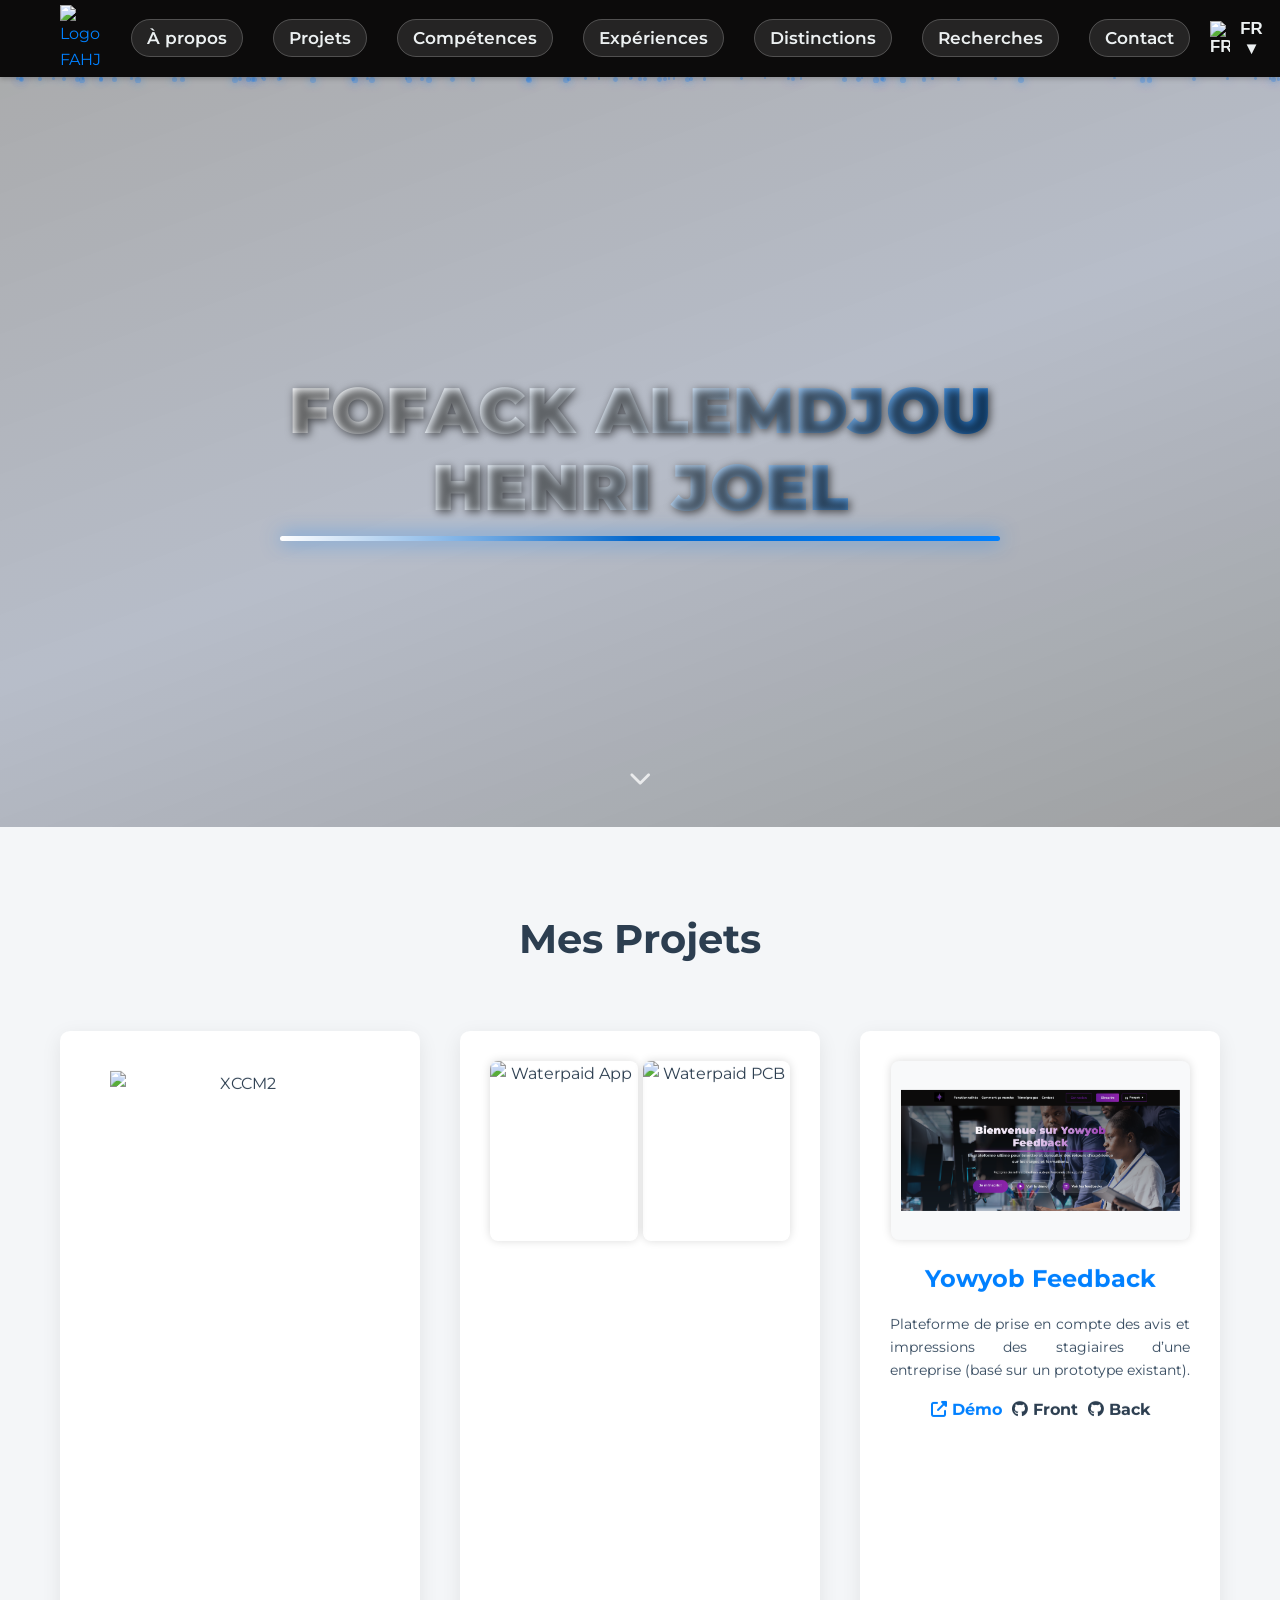
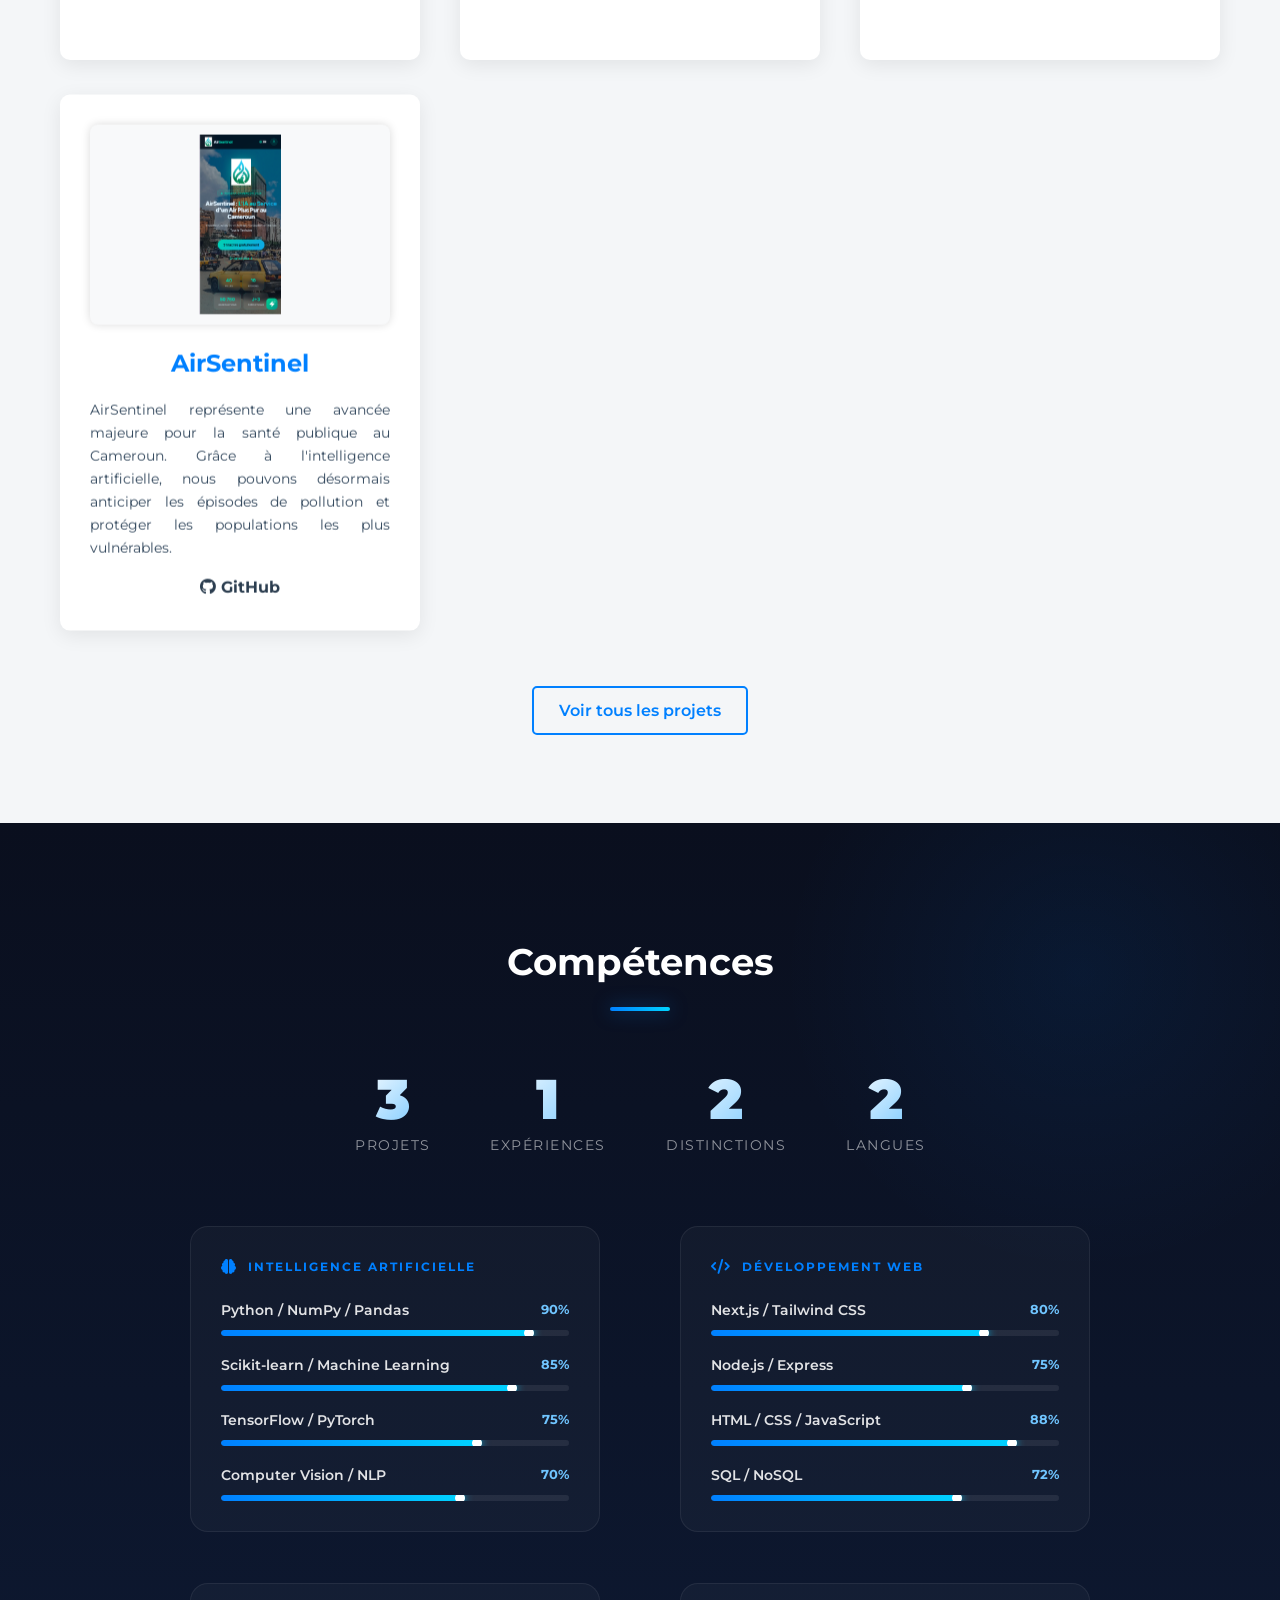
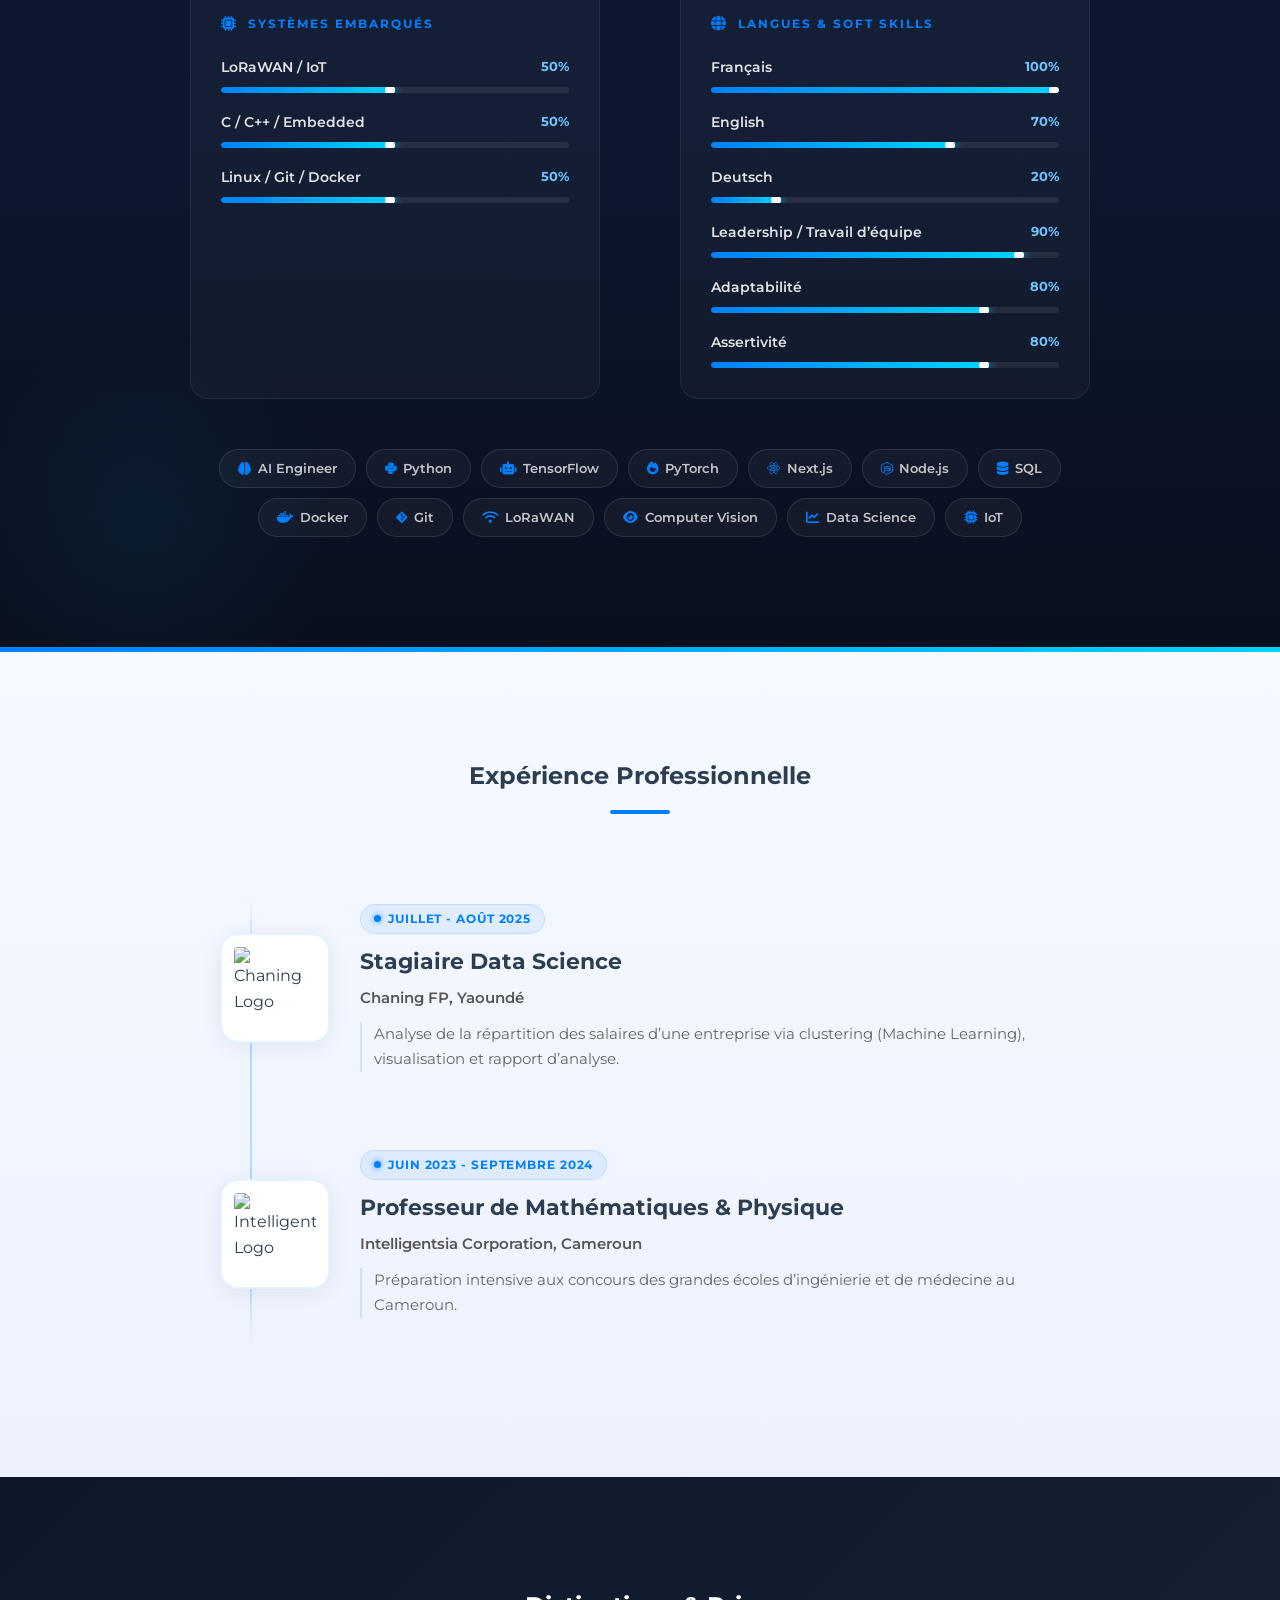
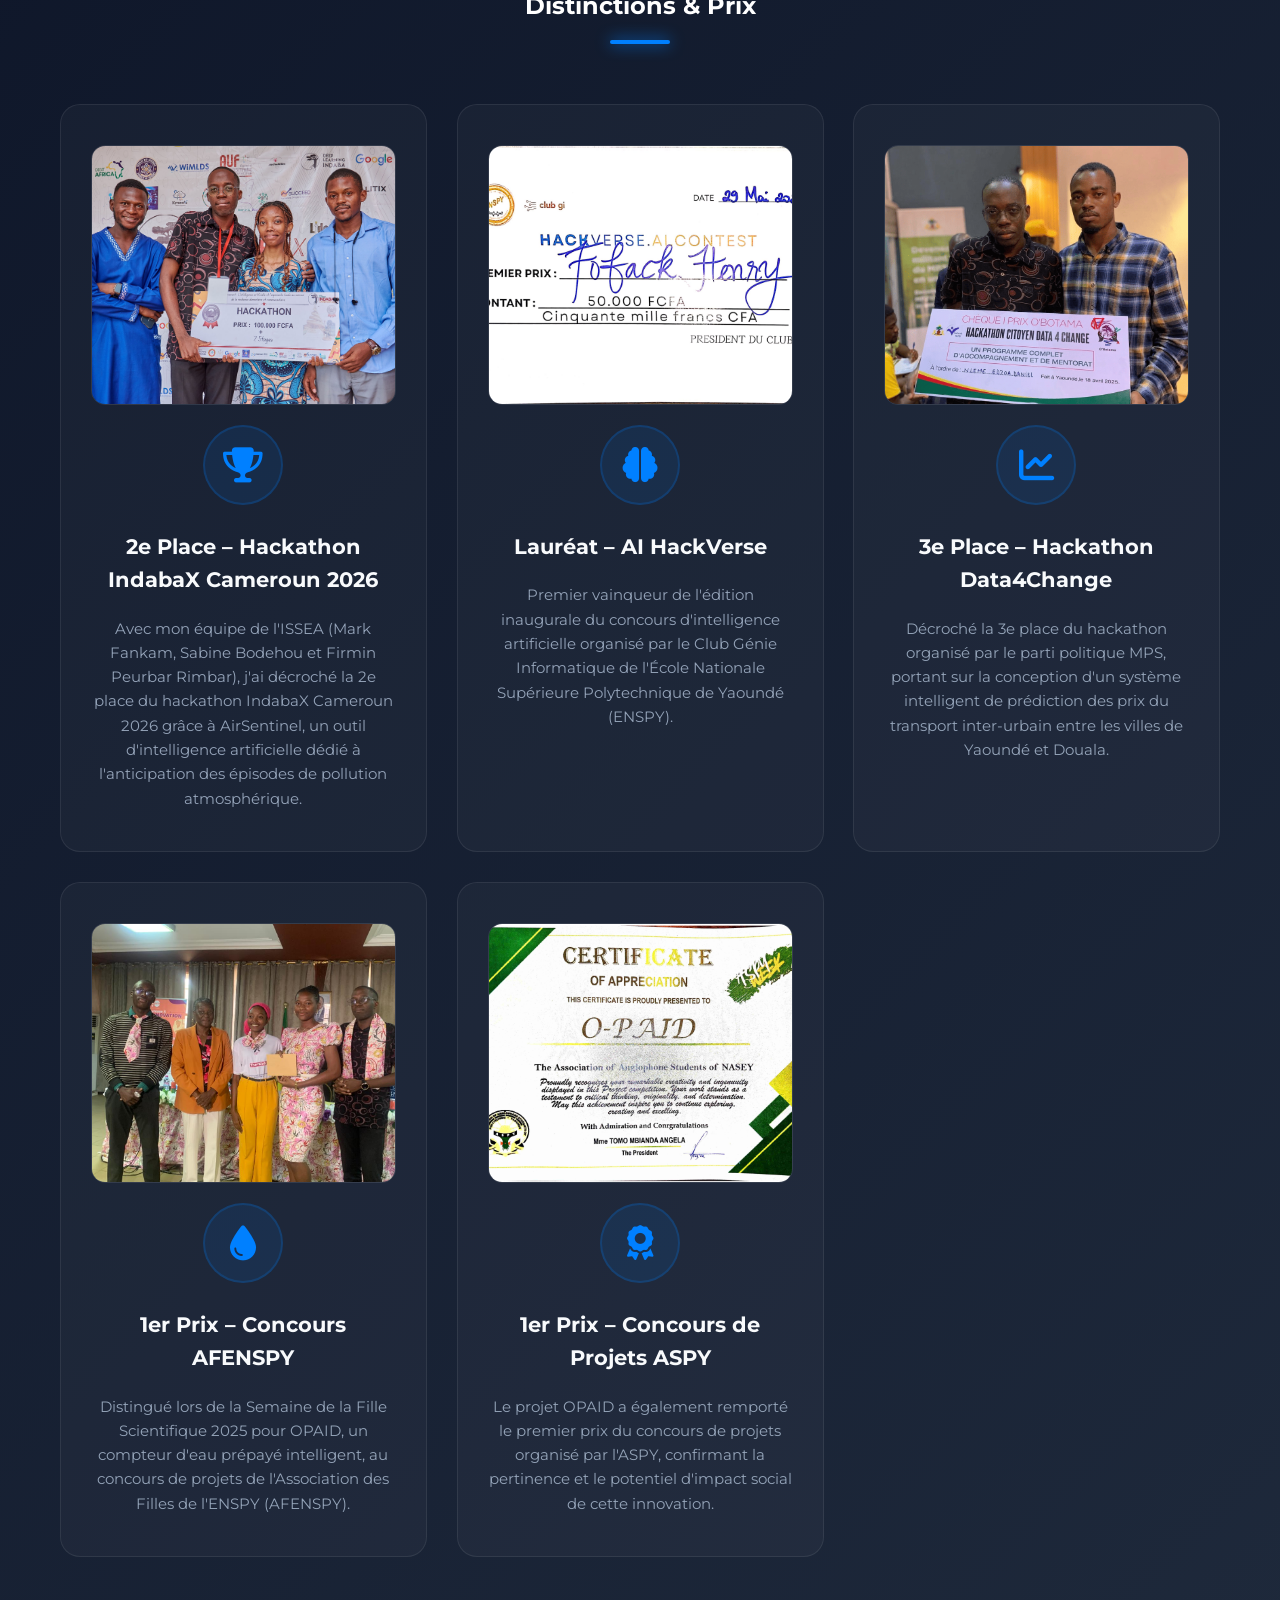
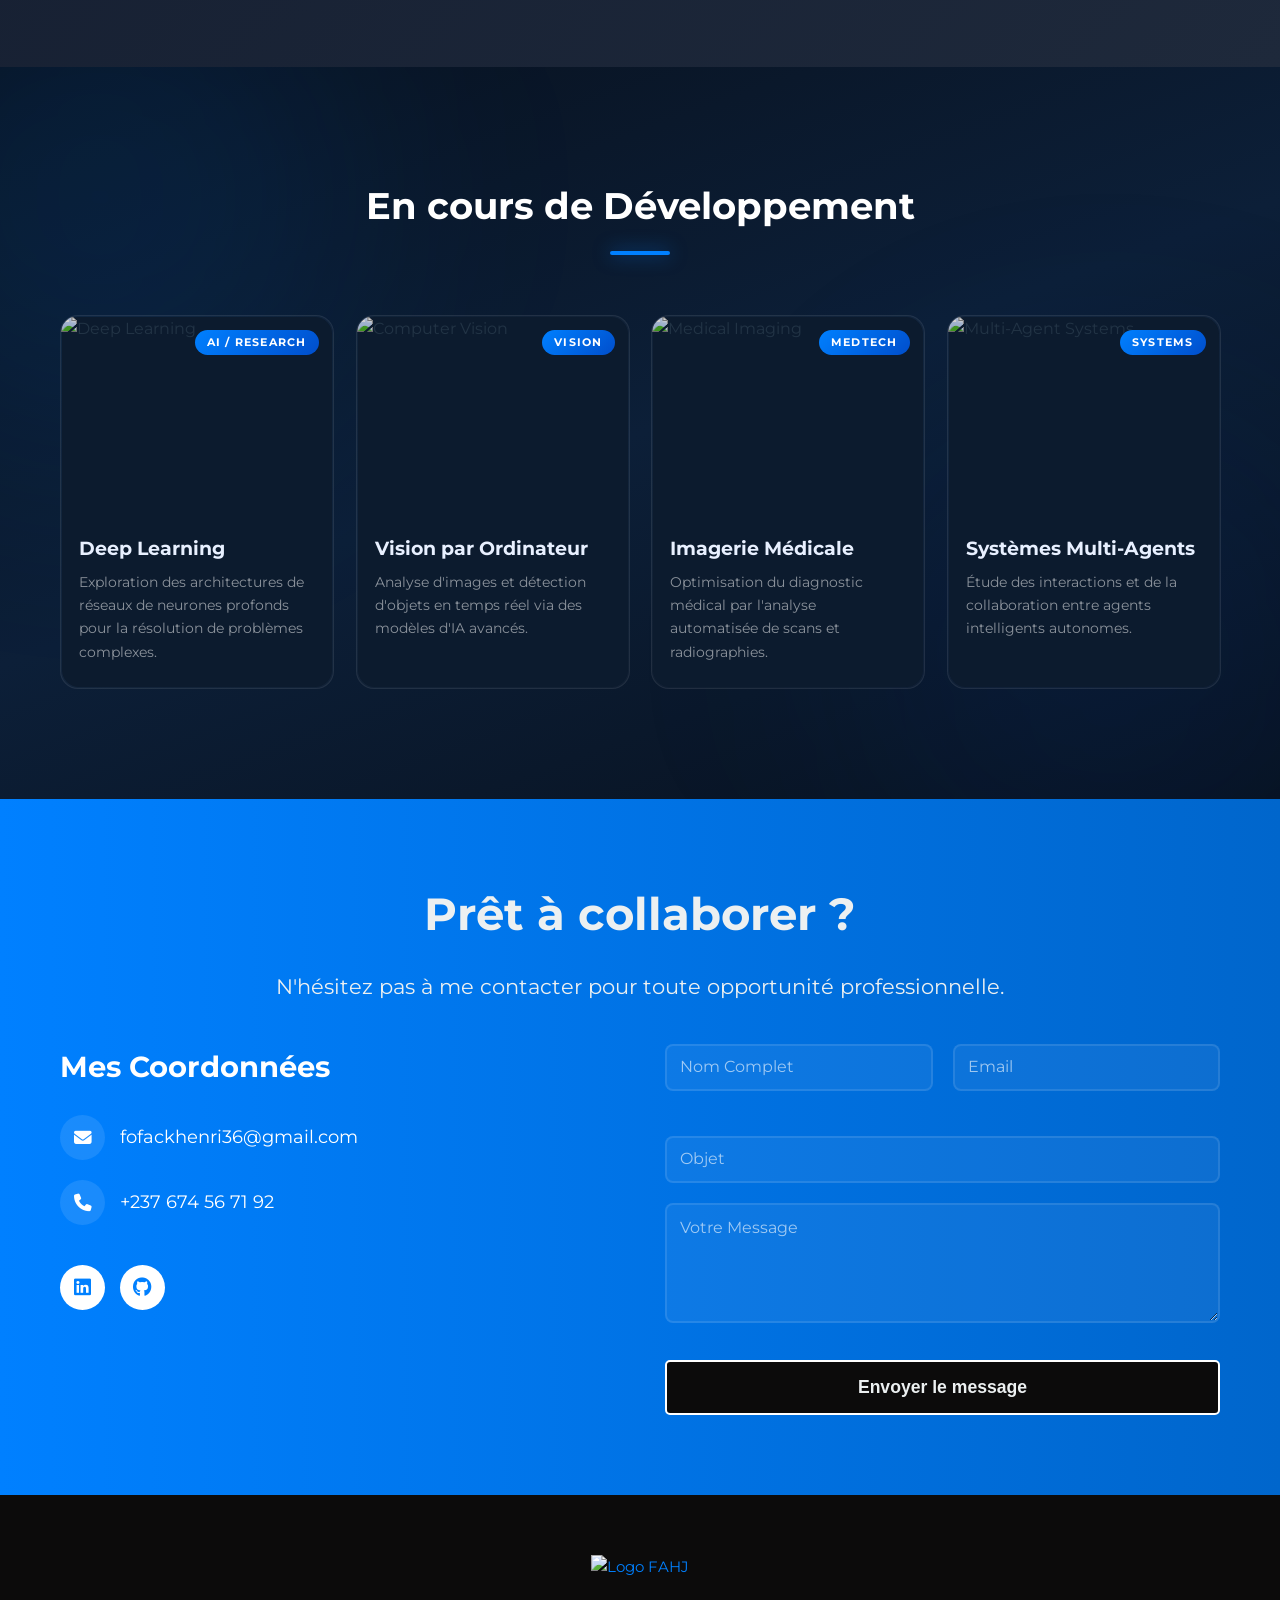
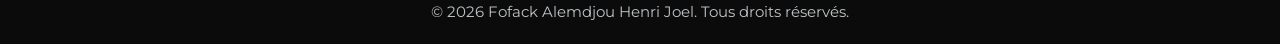
==== commit ccb9c604: "ajout de lapartie distinctions" ====
--- a/index.html
+++ b/index.html
@@ -1,318 +1,588 @@
-<!DOCTYPE html>
-<html lang="fr">
-
-<head>
-    <meta charset="UTF-8">
-    <meta name="viewport" content="width=device-width, initial-scale=1.0">
-    <title data-i18n="page_title">Portfolio - Fofack Alemdjou Henri Joel</title>
-    <link rel="stylesheet" href="css/style1.css">
-    <link rel="stylesheet" href="css/animations.css">
-    <link href="https://fonts.googleapis.com/css2?family=Montserrat:wght@400;600;700&display=swap" rel="stylesheet">
-    <link rel="stylesheet" href="https://cdnjs.cloudflare.com/ajax/libs/font-awesome/6.4.0/css/all.min.css">
-    <link rel="stylesheet" href="css/custom.css">
-</head>
-
-<body>
-    <header class="navbar" style="background-color: var(--background-dark); padding: 5px 0;">
-        <div class="container">
-            <div class="logo">
-                <a href="index.html"><img src="images/logo.png" alt="Logo FAHJ" style="height: 40px; width: auto;"></a>
-            </div>
-            <nav class="mobile-nav" id="main-nav">
-                <ul>
-                    <li><a href="profil.html" data-i18n="nav_about">À propos</a></li>
-                    <li><a href="#projects" data-i18n="nav_projects">Projets</a></li>
-                    <li><a href="#experience" data-i18n="nav_experience">Expériences</a></li>
-                    <li><a href="#development" data-i18n="nav_research">Recherches</a></li>
-                    <li><a href="#contact" data-i18n="nav_contact">Contact</a></li>
-                </ul>
-            </nav>
-            <button class="hamburger" id="hamburger-btn" aria-label="Menu" aria-expanded="false">
-                <span class="hamburger-bar"></span>
-                <span class="hamburger-bar"></span>
-                <span class="hamburger-bar"></span>
-            </button>
-            <div class="auth-buttons" style="display:flex; align-items:center;">
-                <div class="lang-dropdown">
-                    <button class="lang-btn" id="current-lang"><img src="https://flagcdn.com/w20/fr.png" alt="FR"
-                            width="20" style="margin-right:5px;"> FR ▼</button>
-                    <div class="lang-content">
-                        <button onclick="changeLang('fr')"><img src="https://flagcdn.com/w20/fr.png" alt="FR" width="20"
-                                style="margin-right:10px;"> Français</button>
-                        <button onclick="changeLang('en')"><img src="https://flagcdn.com/w20/gb.png" alt="EN" width="20"
-                                style="margin-right:10px;"> English</button>
-                        <button onclick="changeLang('de')"><img src="https://flagcdn.com/w20/de.png" alt="DE" width="20"
-                                style="margin-right:10px;"> Deutsch</button>
-                    </div>
-                </div>
-                <a href="Fofack_Henri_CV.pdf" target="_blank" class="btn btn-primary" data-i18n="btn_cv"
-                    style="margin-left: 20px; padding: 6px 15px; font-size: 0.9em;">Télécharger CV</a>
-            </div>
-        </div>
-    </header>
-
-    <section id="about" class="hero-section">
-        <div class="container">
-            <div class="hero-content fade-in-up" style="text-align: center; width: 100%; margin-top: 15vh;">
-                <h1 class="text-reveal"
-                    style="opacity: 1 !important; visibility: visible !important; text-shadow: 2px 2px 8px rgba(0,0,0,0.6); font-size: 4em;">
-                    FOFACK ALEMDJOU HENRI JOEL</h1>
-                <h2 class="fade-in-up delay-1 sparkle-text" data-i18n="hero_desc"
-                    style="font-size: 2.2em; font-weight: 700; margin-bottom: 20px;">
-                    Ingénieur et Développeur passionné par l'innovation technique.</h2>
-                <p class="fade-in-up delay-2 sparkle-text" data-i18n="hero_sub"
-                    style="font-size: 1.5em; font-weight: 600;">
-                    Découvrez mes projets et parcours professionnel.</p>
-            </div>
-        </div>
-        <div class="particles" id="particles"></div>
-    </section>
-
-    <section id="projects" class="features-section">
-        <div class="container">
-            <h2 class="section-title" data-i18n="projects_title">Mes Projets</h2>
-            <div class="feature-grid">
-
-                <div class="feature-item animate-on-scroll" data-delay="0">
-                    <img src="images/xccm2.png" alt="XCCM2" class="feature-img">
-                    <h3>XCCM2</h3>
-                    <p data-i18n="proj_xccm2" style="text-align: justify; font-size: 0.9em;">Dans le cadre de ce projet,
-                        nous avons conçu et développé XCCM2 eXtended Content Composition Module, une application visant
-                        à faciliter la création, l'organisation et la recomposition de contenus pédagogiques à partir de
-                        fragments pré-segmentés appelés granules. Cette approche modulaire permet d’améliorer la
-                        réutilisabilité des contenus, de favoriser le travail collaboratif et d’optimiser le processus
-                        de production des ressources pédagogiques numériques.</p>
-                    <div style="margin-top: 15px; display: flex; gap: 10px; justify-content: center;">
-                        <a href="https://xccm-2.vercel.app" target="_blank"
-                            style="color: var(--primary-color); font-weight: bold; text-decoration: none;"><i
-                                class="fas fa-external-link-alt"></i> Démo</a>
-                        <a href="https://github.com/Zenbx/XCCM_2" target="_blank"
-                            style="color: var(--text-dark); font-weight: bold; text-decoration: none;"><i
-                                class="fab fa-github"></i> Front</a>
-                        <a href="https://github.com/Git-Tomson/XCCM2-API" target="_blank"
-                            style="color: var(--text-dark); font-weight: bold; text-decoration: none;"><i
-                                class="fab fa-github"></i> Back</a>
-                    </div>
-                </div>
-
-                <div class="feature-item animate-on-scroll" data-delay="100">
-                    <div class="project-images-combined">
-                        <img src="images/waterpaid.jpg" alt="Waterpaid App">
-                        <img src="images/cartepcb.jpg" alt="Waterpaid PCB">
-                    </div>
-                    <h3>Waterpaid</h3>
-                    <p data-i18n="proj_waterpaid" style="text-align: justify; font-size: 0.9em;">Compteur d’eau prépayé
-                        intelligent basé sur la technologie LoRaWAN. Ce système intègre une application mobile
-                        permettant aux utilisateurs de gérer leur crédit de manière autonome et aux administrateurs de
-                        superviser l’ensemble des compteurs déployés. Le prototype vise à démontrer la faisabilité
-                        technique et économique d’une telle solution dans le contexte camerounais.</p>
-                </div>
-
-                <div class="feature-item animate-on-scroll" data-delay="200">
-                    <img src="images/yowyob.png" alt="Yowyob" class="feature-img">
-                    <h3>Yowyob Feedback</h3>
-                    <p data-i18n="proj_yowyob" style="text-align: justify; font-size: 0.9em;">Plateforme de prise en
-                        compte des avis et impressions des stagiaires d’une entreprise (basé sur un prototype existant).
-                    </p>
-                    <div style="margin-top: 15px; display: flex; gap: 10px; justify-content: center;">
-                        <a href="https://yowyob-feedback-frontend.vercel.app" target="_blank"
-                            style="color: var(--primary-color); font-weight: bold; text-decoration: none;"><i
-                                class="fas fa-external-link-alt"></i> Démo</a>
-                        <a href="https://github.com/ALEMDJOU/yowyob_feedback_frontend" target="_blank"
-                            style="color: var(--text-dark); font-weight: bold; text-decoration: none;"><i
-                                class="fab fa-github"></i> Front</a>
-                        <a href="https://github.com/Git-Tomson/YowYobFeedback_Backend" target="_blank"
-                            style="color: var(--text-dark); font-weight: bold; text-decoration: none;"><i
-                                class="fab fa-github"></i> Back</a>
-                    </div>
-                </div>
-
-            </div>
-
-            <div style="text-align: center; margin-top: 50px;">
-                <a href="projets.html" class="btn btn-secondary" data-i18n="btn_see_all">Voir tous les projets</a>
-            </div>
-        </div>
-    </section>
-
-    <section id="experience" class="experience-section">
-        <div class="container">
-            <h2 class="section-title-alt" data-i18n="exp_title">Expérience Professionnelle</h2>
-            <div class="experience-list">
-                <!-- Chaning FP -->
-                <div class="experience-card animate-on-scroll" data-delay="0">
-                    <img src="images/chaning.jpg" alt="Chaning Logo" class="exp-logo">
-                    <div class="exp-details">
-                        <span class="exp-date" data-i18n="exp_chaning_date">Juillet - Août 2025</span>
-                        <h3 data-i18n="exp_chaning">Stagiaire Data Science</h3>
-                        <div class="exp-org" data-i18n="exp_chaning_org">Chaning FP, Yaoundé</div>
-                        <p class="exp-desc" data-i18n="exp_chaning_desc">Analyse de la répartition des salaires d’une
-                            entreprise par des méthodes de Machine Learning...</p>
-                    </div>
-                </div>
-
-                <!-- Intelligentsia -->
-                <div class="experience-card animate-on-scroll" data-delay="100">
-                    <img src="images/inteligentsia.png" alt="Intelligentsia Logo" class="exp-logo">
-                    <div class="exp-details">
-                        <span class="exp-date" data-i18n="exp_intelligentsia_date">2023 - 2024</span>
-                        <h3 data-i18n="exp_intelligentsia">Professeur de Mathématiques & Physique</h3>
-                        <div class="exp-org" data-i18n="exp_intelligentsia_org">Intelligentsia Corporation, Cameroun
-                        </div>
-                        <p class="exp-desc" data-i18n="exp_intelligentsia_desc">Préparation intensive aux concours des
-                            écoles d'ingénierie et de médecine au Cameroun.</p>
-                    </div>
-                </div>
-            </div>
-        </div>
-    </section>
-
-    <section id="development" class="dev-section">
-        <div class="container">
-            <h2 class="section-title-alt" data-i18n="dev_title">Sujets en cours de recherche</h2>
-            <div class="feature-grid">
-                <!-- Deep Learning e-->
-                <div class="dev-item animate-on-scroll" data-delay="0">
-                    <div class="dev-badge">AI / Research</div>
-                    <div class="dev-img-container">
-                        <img src="https://images.unsplash.com/photo-1677442136019-21780ecad995?auto=format&fit=crop&q=80&w=800"
-                            alt="Deep Learning">
-                    </div>
-                    <div class="dev-content">
-                        <h3 data-i18n="dev_deep_learning">Deep Learning</h3>
-                        <p data-i18n="dev_deep_learning_desc">Exploration des architectures de réseaux de neurones
-                            profonds pour la résolution de problèmes complexes.</p>
-                    </div>
-                </div>
-
-                <!-- Computer Vision -->
-                <div class="dev-item animate-on-scroll" data-delay="100">
-                    <div class="dev-badge">Vision</div>
-                    <div class="dev-img-container">
-                        <img src="https://images.unsplash.com/photo-1555949963-ff9fe0c870eb?auto=format&fit=crop&q=80&w=800"
-                            alt="Computer Vision">
-                    </div>
-                    <div class="dev-content">
-                        <h3 data-i18n="dev_computer_vision">Vision par Ordinateur</h3>
-                        <p data-i18n="dev_computer_vision_desc">Analyse d'images et détection d'objets en temps réel via
-                            des modèles d'IA avancés.</p>
-                    </div>
-                </div>
-
-                <!-- Medical u Imaging -->
-                <div class="dev-item animate-on-scroll" data-delay="200">
-                    <div class="dev-badge">MedTech</div>
-                    <div class="dev-img-container">
-                        <img src="https://images.unsplash.com/photo-1530210124550-912dc1381cb8?auto=format&fit=crop&q=80&w=800"
-                            alt="Medical Imaging">
-                    </div>
-                    <div class="dev-content">
-                        <h3 data-i18n="dev_medical_imaging">Imagerie Médicale</h3>
-                        <p data-i18n="dev_medical_imaging_desc">Optimisation du diagnostic médical par l'analyse
-                            automatisée de scans et radiographies.</p>
-                    </div>
-                </div>
-
-                <!-- Multi-agent Systems -->
-                <div class="dev-item animate-on-scroll" data-delay="300">
-                    <div class="dev-badge">Systems</div>
-                    <div class="dev-img-container">
-                        <img src="https://images.unsplash.com/photo-1550751827-4bd374c3f58b?auto=format&fit=crop&q=80&w=800"
-                            alt="Multi-Agent Systems">
-                    </div>
-                    <div class="dev-content">
-                        <h3 data-i18n="dev_multi_agent">Systèmes Multi-Agents</h3>
-                        <p data-i18n="dev_multi_agent_desc">Étude des interactions et de la collaboration entre agents
-                            intelligents autonomes.</p>
-                    </div>
-                </div>
-            </div>
-        </div>
-    </section>
-
-    <section id="contact" class="cta-section" style="padding: 80px 0;">
-        <div class="container">
-            <h2 class="pulse" data-i18n="contact_title">Prêt à collaborer ?</h2>
-            <p data-i18n="contact_desc" style="margin-bottom: 40px;">N'hésitez pas à me contacter pour toute opportunité
-                professionnelle.</p>
-
-            <div class="contact-wrapper">
-                <div class="contact-info-v2">
-                    <h3 style="color: white; margin-bottom: 25px; font-size: 1.8em;" data-i18n="contact_info_title">Mes
-                        Coordonnées</h3>
-                    <div style="display: flex; flex-direction: column; gap: 20px;">
-                        <a href="mailto:fofackhenri36@gmail.com" class="contact-item-v2"
-                            style="display: flex; align-items: center; gap: 15px; color: white; text-decoration: none; font-size: 1.1em;">
-                            <span
-                                style="width: 45px; height: 45px; background: rgba(255,255,255,0.1); display: flex; align-items: center; justify-content: center; border-radius: 50%;"><i
-                                    class="fas fa-envelope"></i></span>
-                            fofackhenri36@gmail.com
-                        </a>
-                        <a href="tel:+237674567192" class="contact-item-v2"
-                            style="display: flex; align-items: center; gap: 15px; color: white; text-decoration: none; font-size: 1.1em;">
-                            <span
-                                style="width: 45px; height: 45px; background: rgba(255,255,255,0.1); display: flex; align-items: center; justify-content: center; border-radius: 50%;"><i
-                                    class="fas fa-phone"></i></span>
-                            +237 674 56 71 92
-                        </a>
-                        <div class="social-links-v2" style="display: flex; gap: 15px; margin-top: 20px;">
-                            <a href="https://linkedin.com/in/henri-fofack-250b1b320" target="_blank"
-                                style="width: 45px; height: 45px; background: white; color: var(--primary-color); display: flex; align-items: center; justify-content: center; border-radius: 50%; font-size: 1.2em; transition: all 0.3s;"><i
-                                    class="fab fa-linkedin"></i></a>
-                            <a href="https://github.com/ALEMDJOU" target="_blank"
-                                style="width: 45px; height: 45px; background: white; color: var(--primary-color); display: flex; align-items: center; justify-content: center; border-radius: 50%; font-size: 1.2em; transition: all 0.3s;"><i
-                                    class="fab fa-github"></i></a>
-                        </div>
-                    </div>
-                </div>
-
-                <div class="contact-form-container">
-                    <form id="contactForm" action="https://formspree.io/f/mjgakkzw" method="POST" class="modern-form">
-                        <div class="form-row">
-                            <div class="form-group">
-                                <input type="text" id="name" name="name" required placeholder=" " class="form-input">
-                                <label for="name" data-i18n="form_name">Nom Complet</label>
-                            </div>
-                            <div class="form-group">
-                                <input type="email" id="email" name="_replyto" required placeholder=" "
-                                    class="form-input">
-                                <label for="email" data-i18n="form_email">Email</label>
-                            </div>
-                        </div>
-                        <div class="form-group" style="margin-bottom: 20px;">
-                            <input type="text" id="subject" name="subject" required placeholder=" " class="form-input">
-                            <label for="subject" data-i18n="form_subject">Objet</label>
-                        </div>
-                        <div class="form-group" style="margin-bottom: 30px;">
-                            <textarea id="message" name="message" required placeholder=" " class="form-input"
-                                style="min-height: 120px; resize: vertical;"></textarea>
-                            <label for="message" data-i18n="form_message">Votre Message</label>
-                        </div>
-                        <button type="submit" class="btn btn-primary btn-large"
-                            style="width: 100%; background: var(--background-dark); border: 2px solid white;"
-                            data-i18n="form_submit">
-                            Envoyer le message <i class="fas fa-paper-plane" style="margin-left: 10px;"></i>
-                        </button>
-                    </form>
-                </div>
-            </div>
-        </div>
-    </section>
-
-    <footer class="footer">
-        <div class="container">
-            <div style="text-align: center; margin-bottom: 20px;">
-                <a href="index.html"><img src="images/logo.png" alt="Logo FAHJ" style="height: 100px; width: auto;"></a>
-            </div>
-            <div class="footer-bottom" style="text-align:center;">
-                <p>&copy; 2026 Fofack Alemdjou Henri Joel. <span data-i18n="footer_rights">Tous droits réservés.</span>
-                </p>
-            </div>
-        </div>
-    </footer>
-
-    <script src="js/script.js"></script>
-    <script src="js/translations.js"></script>
-</body>
-
+<!DOCTYPE html>
+<html lang="fr">
+
+<head>
+    <meta charset="UTF-8">
+    <meta name="viewport" content="width=device-width, initial-scale=1.0">
+    <meta name="description" content="Portfolio de Fofack Alemdjou Henri Joel - Ingénieur Informatique spécialisé en Data Science, Machine Learning et Deep Learning. Découvrez mes projets et mon parcours.">
+    <title data-i18n="page_title">Portfolio - Fofack Alemdjou Henri Joel</title>
+    <!-- Preload ressources critiques -->
+    <link rel="preload" href="css/style1.css" as="style">
+    <link rel="preload" href="https://fonts.googleapis.com/css2?family=Montserrat:wght@400;600;700;900&display=swap" as="style">
+    <!-- Inline critical CSS -->
+    <style>
+        :root { --primary-color: #0080ff; --background-light: #F4F6F8; }
+        body { font-family: 'Montserrat', sans-serif; background-color: var(--background-light); }
+    </style>
+    <!-- Styles -->
+    <link rel="stylesheet" href="css/style1.css">
+    <link rel="stylesheet" href="css/animations.css" media="print" onload="this.media='all'">
+    <link href="https://fonts.googleapis.com/css2?family=Montserrat:wght@400;600;700;900&display=swap" rel="stylesheet">
+    <link rel="stylesheet" href="https://cdnjs.cloudflare.com/ajax/libs/font-awesome/6.4.0/css/all.min.css">
+    <link rel="stylesheet" href="css/custom.css">
+</head>
+
+<body>
+    <!-- Scroll Progress Bar -->
+    <div id="scroll-progress"></div>
+
+    <!-- Back to Top -->
+    <button id="back-to-top" aria-label="Retour en haut"><i class="fas fa-chevron-up"></i></button>
+
+    <header class="navbar" style="background-color: var(--background-dark); padding: 5px 0;">
+        <div class="container">
+            <div class="logo">
+                <a href="index.html"><img src="images/logo.png" alt="Logo FAHJ" style="height: 40px; width: auto;"></a>
+            </div>
+            <nav class="mobile-nav" id="main-nav">
+                <ul>
+                    <li><a href="profil.html" data-i18n="nav_about">À propos</a></li>
+                    <li><a href="#projects" data-i18n="nav_projects">Projets</a></li>
+                    <li><a href="#skills" data-i18n="nav_skills">Compétences</a></li>
+                    <li><a href="#experience" data-i18n="nav_experience">Expériences</a></li>
+                    <li><a href="#awards" data-i18n="nav_awards">Distinctions</a></li>
+                    <li><a href="#development" data-i18n="nav_research">Recherches</a></li>
+                    <li><a href="#contact" data-i18n="nav_contact">Contact</a></li>
+                </ul>
+            </nav>
+            <button class="hamburger" id="hamburger-btn" aria-label="Menu" aria-expanded="false">
+                <span class="hamburger-bar"></span>
+                <span class="hamburger-bar"></span>
+                <span class="hamburger-bar"></span>
+            </button>
+            <div class="auth-buttons" style="display:flex; align-items:center;">
+                <div class="lang-dropdown">
+                    <button class="lang-btn" id="current-lang"><img src="https://flagcdn.com/w20/fr.png" alt="FR"
+                            width="20" style="margin-right:5px;"> FR ▼</button>
+                    <div class="lang-content">
+                        <button onclick="changeLang('fr')"><img src="https://flagcdn.com/w20/fr.png" alt="FR" width="20"
+                                style="margin-right:10px;"> Français</button>
+                        <button onclick="changeLang('en')"><img src="https://flagcdn.com/w20/gb.png" alt="EN" width="20"
+                                style="margin-right:10px;"> English</button>
+                        <button onclick="changeLang('de')"><img src="https://flagcdn.com/w20/de.png" alt="DE" width="20"
+                                style="margin-right:10px;"> Deutsch</button>
+                    </div>
+                </div>
+                <a href="Fofack_Henri_CV.pdf" target="_blank" class="btn btn-primary" data-i18n="btn_cv"
+                    style="margin-left: 20px; padding: 6px 15px; font-size: 0.9em;">Télécharger CV</a>
+            </div>
+        </div>
+    </header>
+
+    <section id="about" class="hero-section">
+        <div class="container">
+            <div class="hero-content fade-in-up" style="text-align: center; width: 100%; margin-top: 15vh;">
+                <h1 class="text-reveal"
+                    style="opacity: 1 !important; visibility: visible !important; text-shadow: 2px 2px 8px rgba(0,0,0,0.6); font-size: 4em;">
+                    FOFACK ALEMDJOU HENRI JOEL</h1>
+                <h2 class="fade-in-up delay-1 sparkle-text" data-i18n="hero_desc"
+                    style="font-size: 2.2em; font-weight: 700; margin-bottom: 20px;">
+                    Ingénieur et Développeur passionné par l'innovation technique.</h2>
+                <p class="fade-in-up delay-2 sparkle-text" data-i18n="hero_sub"
+                    style="font-size: 1.5em; font-weight: 600;">
+                    Découvrez mes projets et parcours professionnel.</p>
+            </div>
+        </div>
+        <div class="particles" id="particles"></div>
+        <!-- Scroll Down Indicator -->
+        <a href="#projects" class="scroll-indicator" aria-label="Défiler vers le bas">
+            <i class="fas fa-chevron-down"></i>
+        </a>
+    </section>
+
+    <section id="projects" class="features-section">
+        <div class="container">
+            <h2 class="section-title" data-i18n="projects_title">Mes Projets</h2>
+            <div class="feature-grid">
+
+                <div class="feature-item animate-on-scroll" data-delay="0">
+                    <img src="images/xccm2.png" alt="XCCM2" class="feature-img">
+                    <h3>XCCM2</h3>
+                    <p data-i18n="proj_xccm2" style="text-align: justify; font-size: 0.9em;">Dans le cadre de ce projet,
+                        nous avons conçu et développé XCCM2 eXtended Content Composition Module, une application visant
+                        à faciliter la création, l'organisation et la recomposition de contenus pédagogiques à partir de
+                        fragments pré-segmentés appelés granules. Cette approche modulaire permet d’améliorer la
+                        réutilisabilité des contenus, de favoriser le travail collaboratif et d’optimiser le processus
+                        de production des ressources pédagogiques numériques.</p>
+                    <div style="margin-top: 15px; display: flex; gap: 10px; justify-content: center;">
+                        <a href="https://xccm-2.vercel.app" target="_blank"
+                            style="color: var(--primary-color); font-weight: bold; text-decoration: none;"><i
+                                class="fas fa-external-link-alt"></i> Démo</a>
+                        <a href="https://github.com/Zenbx/XCCM_2" target="_blank"
+                            style="color: var(--text-dark); font-weight: bold; text-decoration: none;"><i
+                                class="fab fa-github"></i> Front</a>
+                        <a href="https://github.com/Git-Tomson/XCCM2-API" target="_blank"
+                            style="color: var(--text-dark); font-weight: bold; text-decoration: none;"><i
+                                class="fab fa-github"></i> Back</a>
+                    </div>
+                </div>
+
+                <div class="feature-item animate-on-scroll" data-delay="100">
+                    <div class="project-images-combined">
+                        <img src="images/waterpaid.jpg" alt="Waterpaid App">
+                        <img src="images/cartepcb.jpg" alt="Waterpaid PCB">
+                    </div>
+                    <h3>Waterpaid</h3>
+                    <p data-i18n="proj_waterpaid" style="text-align: justify; font-size: 0.9em;">Compteur d’eau prépayé
+                        intelligent basé sur la technologie LoRaWAN. Ce système intègre une application mobile
+                        permettant aux utilisateurs de gérer leur crédit de manière autonome et aux administrateurs de
+                        superviser l’ensemble des compteurs déployés. Le prototype vise à démontrer la faisabilité
+                        technique et économique d’une telle solution dans le contexte camerounais.</p>
+                </div>
+
+                <div class="feature-item animate-on-scroll" data-delay="200">
+                    <img src="images/yowyob.png" alt="Yowyob" class="feature-img">
+                    <h3>Yowyob Feedback</h3>
+                    <p data-i18n="proj_yowyob" style="text-align: justify; font-size: 0.9em;">Plateforme de prise en
+                        compte des avis et impressions des stagiaires d’une entreprise (basé sur un prototype existant).
+                    </p>
+                    <div style="margin-top: 15px; display: flex; gap: 10px; justify-content: center;">
+                        <a href="https://yowyob-feedback-frontend.vercel.app" target="_blank"
+                            style="color: var(--primary-color); font-weight: bold; text-decoration: none;"><i
+                                class="fas fa-external-link-alt"></i> Démo</a>
+                        <a href="https://github.com/ALEMDJOU/yowyob_feedback_frontend" target="_blank"
+                            style="color: var(--text-dark); font-weight: bold; text-decoration: none;"><i
+                                class="fab fa-github"></i> Front</a>
+                        <a href="https://github.com/Git-Tomson/YowYobFeedback_Backend" target="_blank"
+                            style="color: var(--text-dark); font-weight: bold; text-decoration: none;"><i
+                                class="fab fa-github"></i> Back</a>
+                    </div>
+                </div>
+
+                <div class="feature-item animate-on-scroll" data-delay="300">
+                    <img src="images/airsentinel.png" alt="AirSentinel" class="feature-img">
+                    <h3>AirSentinel</h3>
+                    <p data-i18n="proj_airsentinel" style="text-align: justify; font-size: 0.9em;">AirSentinel représente une avancée majeure pour la santé publique au Cameroun. Grâce à l'intelligence artificielle, nous pouvons désormais anticiper les épisodes de pollution et protéger les populations les plus vulnérables.</p>
+                    <div style="margin-top: 15px; display: flex; gap: 10px; justify-content: center;">
+                        <a href="https://github.com/ALEMDJOU/AirSentinel2" target="_blank"
+                            style="color: var(--text-dark); font-weight: bold; text-decoration: none;"><i
+                                class="fab fa-github"></i> GitHub</a>
+                    </div>
+                </div>
+
+            </div>
+
+            <div style="text-align: center; margin-top: 50px;">
+                <a href="projets.html" class="btn btn-secondary" data-i18n="btn_see_all">Voir tous les projets</a>
+            </div>
+        </div>
+    </section>
+
+    <!-- SECTION SKILLS -->
+    <section id="skills" class="skills-section">
+        <div class="container">
+            <h2 class="section-title-alt" data-i18n="skills_title">Compétences</h2>
+
+            <!-- Stats counters -->
+            <div class="stats-row">
+                <div class="stat-item animate-on-scroll" data-delay="0">
+                    <span class="stat-number" data-target="4" id="stat-projects">0</span>
+                    <span class="stat-label" data-i18n="stat_projects">Projets</span>
+                </div>
+                <div class="stat-item animate-on-scroll" data-delay="100">
+                    <span class="stat-number" data-target="2" id="stat-exp">0</span>
+                    <span class="stat-label" data-i18n="stat_exp">Expériences</span>
+                </div>
+                <div class="stat-item animate-on-scroll" data-delay="200">
+                    <span class="stat-number" data-target="3" id="stat-awards">0</span>
+                    <span class="stat-label" data-i18n="stat_awards">Distinctions</span>
+                </div>
+                <div class="stat-item animate-on-scroll" data-delay="300">
+                    <span class="stat-number" data-target="3" id="stat-langs">0</span>
+                    <span class="stat-label" data-i18n="stat_langs">Langues</span>
+                </div>
+            </div>
+
+            <!-- Skills grid -->
+            <div class="skills-grid">
+
+                <!-- AI / ML -->
+                <div class="skills-category animate-on-scroll" data-delay="0">
+                    <div class="skills-category-title"><i class="fas fa-brain"></i> <span data-i18n="skills_ai">Intelligence Artificielle</span></div>
+                    <div class="skill-item">
+                        <div class="skill-header">
+                            <span class="skill-name">Python / NumPy / Pandas</span>
+                            <span class="skill-percent">90%</span>
+                        </div>
+                        <div class="skill-bar-track"><div class="skill-bar-fill" data-width="90"></div></div>
+                    </div>
+                    <div class="skill-item">
+                        <div class="skill-header">
+                            <span class="skill-name">Scikit-learn / Machine Learning</span>
+                            <span class="skill-percent">85%</span>
+                        </div>
+                        <div class="skill-bar-track"><div class="skill-bar-fill" data-width="85"></div></div>
+                    </div>
+                    <div class="skill-item">
+                        <div class="skill-header">
+                            <span class="skill-name">TensorFlow / PyTorch</span>
+                            <span class="skill-percent">75%</span>
+                        </div>
+                        <div class="skill-bar-track"><div class="skill-bar-fill" data-width="75"></div></div>
+                    </div>
+                    <div class="skill-item">
+                        <div class="skill-header">
+                            <span class="skill-name">Computer Vision / NLP</span>
+                            <span class="skill-percent">70%</span>
+                        </div>
+                        <div class="skill-bar-track"><div class="skill-bar-fill" data-width="70"></div></div>
+                    </div>
+                </div>
+
+                <!-- Web Development -->
+                <div class="skills-category animate-on-scroll" data-delay="150">
+                    <div class="skills-category-title"><i class="fas fa-code"></i> <span data-i18n="skills_web">Développement Web</span></div>
+                    <div class="skill-item">
+                        <div class="skill-header">
+                            <span class="skill-name">Next.js / Tailwind CSS</span>
+                            <span class="skill-percent">80%</span>
+                        </div>
+                        <div class="skill-bar-track"><div class="skill-bar-fill" data-width="80"></div></div>
+                    </div>
+                    <div class="skill-item">
+                        <div class="skill-header">
+                            <span class="skill-name">Node.js / Express</span>
+                            <span class="skill-percent">75%</span>
+                        </div>
+                        <div class="skill-bar-track"><div class="skill-bar-fill" data-width="75"></div></div>
+                    </div>
+                    <div class="skill-item">
+                        <div class="skill-header">
+                            <span class="skill-name">HTML / CSS / JavaScript</span>
+                            <span class="skill-percent">88%</span>
+                        </div>
+                        <div class="skill-bar-track"><div class="skill-bar-fill" data-width="88"></div></div>
+                    </div>
+                    <div class="skill-item">
+                        <div class="skill-header">
+                            <span class="skill-name">SQL / NoSQL</span>
+                            <span class="skill-percent">72%</span>
+                        </div>
+                        <div class="skill-bar-track"><div class="skill-bar-fill" data-width="72"></div></div>
+                    </div>
+                </div>
+
+                <!-- Systems & Embedded -->
+                <div class="skills-category animate-on-scroll" data-delay="300">
+                    <div class="skills-category-title"><i class="fas fa-microchip"></i> <span data-i18n="skills_sys">Systèmes Embarqués</span></div>
+                    <div class="skill-item">
+                        <div class="skill-header">
+                            <span class="skill-name">LoRaWAN / IoT</span>
+                            <span class="skill-percent">50%</span>
+                        </div>
+                        <div class="skill-bar-track"><div class="skill-bar-fill" data-width="50"></div></div>
+                    </div>
+                    <div class="skill-item">
+                        <div class="skill-header">
+                            <span class="skill-name">C / C++ / Embedded</span>
+                            <span class="skill-percent">50%</span>
+                        </div>
+                        <div class="skill-bar-track"><div class="skill-bar-fill" data-width="50"></div></div>
+                    </div>
+                    <div class="skill-item">
+                        <div class="skill-header">
+                            <span class="skill-name">Linux / Git / Docker</span>
+                            <span class="skill-percent">50%</span>
+                        </div>
+                        <div class="skill-bar-track"><div class="skill-bar-fill" data-width="50"></div></div>
+                    </div>
+                </div>
+
+                <!-- Soft skills / Langues -->
+                <div class="skills-category animate-on-scroll" data-delay="450">
+                    <div class="skills-category-title"><i class="fas fa-globe"></i> <span data-i18n="skills_soft">Langues & Soft Skills</span></div>
+                    <div class="skill-item">
+                        <div class="skill-header">
+                            <span class="skill-name">Français</span>
+                            <span class="skill-percent">100%</span>
+                        </div>
+                        <div class="skill-bar-track"><div class="skill-bar-fill" data-width="100"></div></div>
+                    </div>
+                    <div class="skill-item">
+                        <div class="skill-header">
+                            <span class="skill-name">English</span>
+                            <span class="skill-percent">70%</span>
+                        </div>
+                        <div class="skill-bar-track"><div class="skill-bar-fill" data-width="70"></div></div>
+                    </div>
+                    <div class="skill-item">
+                        <div class="skill-header">
+                            <span class="skill-name">Deutsch</span>
+                            <span class="skill-percent">20%</span>
+                        </div>
+                        <div class="skill-bar-track"><div class="skill-bar-fill" data-width="20"></div></div>
+                    </div>
+                    <div class="skill-item">
+                        <div class="skill-header">
+                            <span class="skill-name">Leadership / Travail d’équipe</span>
+                            <span class="skill-percent">90%</span>
+                        </div>
+                        <div class="skill-bar-track"><div class="skill-bar-fill" data-width="90"></div></div>
+                    </div>
+                    <div class="skill-item">
+                        <div class="skill-header">
+                            <span class="skill-name">Adaptabilité</span>
+                            <span class="skill-percent">80%</span>
+                        </div>
+                        <div class="skill-bar-track"><div class="skill-bar-fill" data-width="80"></div></div>
+                    </div>
+                    <div class="skill-item">
+                        <div class="skill-header">
+                            <span class="skill-name">Assertivité</span>
+                            <span class="skill-percent">80%</span>
+                        </div>
+                        <div class="skill-bar-track"><div class="skill-bar-fill" data-width="80"></div></div>
+                    </div>
+                </div>
+
+            </div>
+
+            <!-- Skill tags -->
+            <div class="skills-tags">
+                <span class="skill-tag"><i class="fas fa-brain"></i> AI Engineer</span>
+                <span class="skill-tag"><i class="fab fa-python"></i> Python</span>
+                <span class="skill-tag"><i class="fas fa-robot"></i> TensorFlow</span>
+                <span class="skill-tag"><i class="fas fa-fire"></i> PyTorch</span>
+                <span class="skill-tag"><i class="fab fa-react"></i> Next.js</span>
+                <span class="skill-tag"><i class="fab fa-node-js"></i> Node.js</span>
+                <span class="skill-tag"><i class="fas fa-database"></i> SQL</span>
+                <span class="skill-tag"><i class="fab fa-docker"></i> Docker</span>
+                <span class="skill-tag"><i class="fab fa-git-alt"></i> Git</span>
+                <span class="skill-tag"><i class="fas fa-wifi"></i> LoRaWAN</span>
+                <span class="skill-tag"><i class="fas fa-eye"></i> Computer Vision</span>
+                <span class="skill-tag"><i class="fas fa-chart-line"></i> Data Science</span>
+                <span class="skill-tag"><i class="fas fa-microchip"></i> IoT</span>
+            </div>
+
+        </div>
+    </section>
+
+    <section id="experience" class="experience-section">
+        <div class="container">
+            <h2 class="section-title-alt" data-i18n="exp_title">Expérience Professionnelle</h2>
+            <div class="experience-list">
+                <!-- Chaning FP -->
+                <div class="experience-card animate-on-scroll" data-delay="0">
+                    <img src="images/chaning.jpg" alt="Chaning Logo" class="exp-logo">
+                    <div class="exp-details">
+                        <span class="exp-date" data-i18n="exp_chaning_date">Juillet - Août 2025</span>
+                        <h3 data-i18n="exp_chaning">Stagiaire Data Science</h3>
+                        <div class="exp-org" data-i18n="exp_chaning_org">Chaning FP, Yaoundé</div>
+                        <p class="exp-desc" data-i18n="exp_chaning_desc">Analyse de la répartition des salaires d’une
+                            entreprise par des méthodes de Machine Learning...</p>
+                    </div>
+                </div>
+
+                <!-- Intelligentsia -->
+                <div class="experience-card animate-on-scroll" data-delay="100">
+                    <img src="images/inteligentsia.png" alt="Intelligentsia Logo" class="exp-logo">
+                    <div class="exp-details">
+                        <span class="exp-date" data-i18n="exp_intelligentsia_date">2023 - 2024</span>
+                        <h3 data-i18n="exp_intelligentsia">Professeur de Mathématiques & Physique</h3>
+                        <div class="exp-org" data-i18n="exp_intelligentsia_org">Intelligentsia Corporation, Cameroun
+                        </div>
+                        <p class="exp-desc" data-i18n="exp_intelligentsia_desc">Préparation intensive aux concours des
+                            écoles d'ingénierie et de médecine au Cameroun.</p>
+                    </div>
+                </div>
+            </div>
+        </div>
+    </section>
+
+    <section id="awards" class="awards-section">
+        <div class="container">
+            <h2 class="section-title-alt" data-i18n="awards_title">Distinctions & Prix</h2>
+            <div class="awards-grid">
+                <div class="award-card animate-on-scroll" data-delay="0">
+                    <img src="images/Hackathon_Indabax.jpg" alt="Hackathon IndabaX 2026" class="award-img">
+                    <div class="award-icon-wrapper">
+                        <i class="fas fa-trophy"></i>
+                    </div>
+                    <h3 data-i18n="award_1_title">2e Place – Hackathon IndabaX Cameroun 2026</h3>
+                    <p data-i18n="award_1_desc">Avec mon équipe de l'ISSEA (Mark Fankam, Sabine Bodehou et Firmin Peurbar Rimbar), j'ai décroché la 2e place du hackathon IndabaX Cameroun 2026 grâce à AirSentinel, un outil d'intelligence artificielle dédié à l'anticipation des épisodes de pollution atmosphérique.</p>
+                </div>
+                <div class="award-card animate-on-scroll" data-delay="100">
+                    <img src="images/AI_Hackverse.png" alt="AI HackVerse" class="award-img">
+                    <div class="award-icon-wrapper">
+                        <i class="fas fa-brain"></i>
+                    </div>
+                    <h3 data-i18n="award_2_title">Lauréat – AI HackVerse</h3>
+                    <p data-i18n="award_2_desc">Premier vainqueur de l'édition inaugurale du concours d'intelligence artificielle organisé par le Club Génie Informatique de l'École Nationale Supérieure Polytechnique de Yaoundé (ENSPY).</p>
+                </div>
+                <div class="award-card animate-on-scroll" data-delay="200">
+                    <img src="images/HackathonData4Change.png" alt="Hackathon Data4Change" class="award-img">
+                    <div class="award-icon-wrapper">
+                        <i class="fas fa-chart-line"></i>
+                    </div>
+                    <h3 data-i18n="award_3_title">3e Place – Hackathon Data4Change</h3>
+                    <p data-i18n="award_3_desc">Décroché la 3e place du hackathon organisé par le parti politique MPS, portant sur la conception d'un système intelligent de prédiction des prix du transport inter-urbain entre les villes de Yaoundé et Douala.</p>
+                </div>
+                <div class="award-card animate-on-scroll" data-delay="300">
+                    <img src="images/ProjetAFENSPY.jpeg" alt="Concours AFENSPY" class="award-img">
+                    <div class="award-icon-wrapper">
+                        <i class="fas fa-tint"></i>
+                    </div>
+                    <h3 data-i18n="award_4_title">1er Prix – Concours AFENSPY</h3>
+                    <p data-i18n="award_4_desc">Distingué lors de la Semaine de la Fille Scientifique 2025 pour OPAID, un compteur d'eau prépayé intelligent, au concours de projets de l'Association des Filles de l'ENSPY (AFENSPY).</p>
+                </div>
+                <div class="award-card animate-on-scroll" data-delay="400">
+                    <img src="images/ProjetASPY.png" alt="Concours de Projets ASPY" class="award-img">
+                    <div class="award-icon-wrapper">
+                        <i class="fas fa-award"></i>
+                    </div>
+                    <h3 data-i18n="award_5_title">1er Prix – Concours de Projets ASPY</h3>
+                    <p data-i18n="award_5_desc">Le projet OPAID a également remporté le premier prix du concours de projets organisé par l'ASPY, confirmant la pertinence et le potentiel d'impact social de cette innovation.</p>
+                </div>
+            </div>
+        </div>
+    </section>
+
+    <section id="development" class="dev-section">
+        <div class="container">
+            <h2 class="section-title-alt" data-i18n="dev_title">Sujets en cours de recherche</h2>
+            <div class="feature-grid">
+                <!-- Deep Learning e-->
+                <div class="dev-item animate-on-scroll" data-delay="0">
+                    <div class="dev-badge">AI / Research</div>
+                    <div class="dev-img-container">
+                        <img src="https://images.unsplash.com/photo-1677442136019-21780ecad995?auto=format&fit=crop&q=80&w=800"
+                            alt="Deep Learning">
+                    </div>
+                    <div class="dev-content">
+                        <h3 data-i18n="dev_deep_learning">Deep Learning</h3>
+                        <p data-i18n="dev_deep_learning_desc">Exploration des architectures de réseaux de neurones
+                            profonds pour la résolution de problèmes complexes.</p>
+                    </div>
+                </div>
+
+                <!-- Computer Vision -->
+                <div class="dev-item animate-on-scroll" data-delay="100">
+                    <div class="dev-badge">Vision</div>
+                    <div class="dev-img-container">
+                        <img src="https://images.unsplash.com/photo-1555949963-ff9fe0c870eb?auto=format&fit=crop&q=80&w=800"
+                            alt="Computer Vision">
+                    </div>
+                    <div class="dev-content">
+                        <h3 data-i18n="dev_computer_vision">Vision par Ordinateur</h3>
+                        <p data-i18n="dev_computer_vision_desc">Analyse d'images et détection d'objets en temps réel via
+                            des modèles d'IA avancés.</p>
+                    </div>
+                </div>
+
+                <!-- Medical u Imaging -->
+                <div class="dev-item animate-on-scroll" data-delay="200">
+                    <div class="dev-badge">MedTech</div>
+                    <div class="dev-img-container">
+                        <img src="https://images.unsplash.com/photo-1530210124550-912dc1381cb8?auto=format&fit=crop&q=80&w=800"
+                            alt="Medical Imaging">
+                    </div>
+                    <div class="dev-content">
+                        <h3 data-i18n="dev_medical_imaging">Imagerie Médicale</h3>
+                        <p data-i18n="dev_medical_imaging_desc">Optimisation du diagnostic médical par l'analyse
+                            automatisée de scans et radiographies.</p>
+                    </div>
+                </div>
+
+                <!-- Multi-agent Systems -->
+                <div class="dev-item animate-on-scroll" data-delay="300">
+                    <div class="dev-badge">Systems</div>
+                    <div class="dev-img-container">
+                        <img src="https://images.unsplash.com/photo-1550751827-4bd374c3f58b?auto=format&fit=crop&q=80&w=800"
+                            alt="Multi-Agent Systems">
+                    </div>
+                    <div class="dev-content">
+                        <h3 data-i18n="dev_multi_agent">Systèmes Multi-Agents</h3>
+                        <p data-i18n="dev_multi_agent_desc">Étude des interactions et de la collaboration entre agents
+                            intelligents autonomes.</p>
+                    </div>
+                </div>
+            </div>
+        </div>
+    </section>
+
+    <section id="contact" class="cta-section" style="padding: 80px 0;">
+        <div class="container">
+            <h2 class="pulse" data-i18n="contact_title">Prêt à collaborer ?</h2>
+            <p data-i18n="contact_desc" style="margin-bottom: 40px;">N'hésitez pas à me contacter pour toute opportunité
+                professionnelle.</p>
+
+            <div class="contact-wrapper">
+                <div class="contact-info-v2">
+                    <h3 style="color: white; margin-bottom: 25px; font-size: 1.8em;" data-i18n="contact_info_title">Mes
+                        Coordonnées</h3>
+                    <div style="display: flex; flex-direction: column; gap: 20px;">
+                        <a href="mailto:fofackhenri36@gmail.com" class="contact-item-v2"
+                            style="display: flex; align-items: center; gap: 15px; color: white; text-decoration: none; font-size: 1.1em;">
+                            <span
+                                style="width: 45px; height: 45px; background: rgba(255,255,255,0.1); display: flex; align-items: center; justify-content: center; border-radius: 50%;"><i
+                                    class="fas fa-envelope"></i></span>
+                            fofackhenri36@gmail.com
+                        </a>
+                        <a href="tel:+237674567192" class="contact-item-v2"
+                            style="display: flex; align-items: center; gap: 15px; color: white; text-decoration: none; font-size: 1.1em;">
+                            <span
+                                style="width: 45px; height: 45px; background: rgba(255,255,255,0.1); display: flex; align-items: center; justify-content: center; border-radius: 50%;"><i
+                                    class="fas fa-phone"></i></span>
+                            +237 674 56 71 92
+                        </a>
+                        <div class="social-links-v2" style="display: flex; gap: 15px; margin-top: 20px;">
+                            <a href="https://linkedin.com/in/henri-fofack-250b1b320" target="_blank"
+                                style="width: 45px; height: 45px; background: white; color: var(--primary-color); display: flex; align-items: center; justify-content: center; border-radius: 50%; font-size: 1.2em; transition: all 0.3s;"><i
+                                    class="fab fa-linkedin"></i></a>
+                            <a href="https://github.com/ALEMDJOU" target="_blank"
+                                style="width: 45px; height: 45px; background: white; color: var(--primary-color); display: flex; align-items: center; justify-content: center; border-radius: 50%; font-size: 1.2em; transition: all 0.3s;"><i
+                                    class="fab fa-github"></i></a>
+                        </div>
+                    </div>
+                </div>
+
+                <div class="contact-form-container">
+                    <form id="contactForm" action="https://formspree.io/f/mjgakkzw" method="POST" class="modern-form">
+                        <div class="form-row">
+                            <div class="form-group">
+                                <input type="text" id="name" name="name" required placeholder=" " class="form-input">
+                                <label for="name" data-i18n="form_name">Nom Complet</label>
+                            </div>
+                            <div class="form-group">
+                                <input type="email" id="email" name="_replyto" required placeholder=" "
+                                    class="form-input">
+                                <label for="email" data-i18n="form_email">Email</label>
+                            </div>
+                        </div>
+                        <div class="form-group" style="margin-bottom: 20px;">
+                            <input type="text" id="subject" name="subject" required placeholder=" " class="form-input">
+                            <label for="subject" data-i18n="form_subject">Objet</label>
+                        </div>
+                        <div class="form-group" style="margin-bottom: 30px;">
+                            <textarea id="message" name="message" required placeholder=" " class="form-input"
+                                style="min-height: 120px; resize: vertical;"></textarea>
+                            <label for="message" data-i18n="form_message">Votre Message</label>
+                        </div>
+                        <button type="submit" class="btn btn-primary btn-large"
+                            style="width: 100%; background: var(--background-dark); border: 2px solid white;"
+                            data-i18n="form_submit">
+                            Envoyer le message <i class="fas fa-paper-plane" style="margin-left: 10px;"></i>
+                        </button>
+                    </form>
+                </div>
+            </div>
+        </div>
+    </section>
+
+    <footer class="footer">
+        <div class="container">
+            <div style="text-align: center; margin-bottom: 20px;">
+                <a href="index.html"><img src="images/logo.png" alt="Logo FAHJ" style="height: 100px; width: auto;"></a>
+            </div>
+            <div class="footer-bottom" style="text-align:center;">
+                <p>&copy; 2026 Fofack Alemdjou Henri Joel. <span data-i18n="footer_rights">Tous droits réservés.</span>
+                </p>
+            </div>
+        </div>
+    </footer>
+
+    <script src="js/script.js"></script>
+    <script src="js/translations.js"></script>
+</body>
+
 </html>
--- a/css/style1.css
+++ b/css/style1.css
@@ -1,949 +1,1012 @@
-/* Variables de couleurs */
-:root {
-    --primary-color: #0080ff;
-    /* Bleu demandé par l'utilisateur */
-    --secondary-color: #0066cc;
-    /* Variante plus foncée */
-    --text-dark: #2C3E50;
-    /* Presque noir, pour la lisibilité */
-    --text-light: #ECF0F1;
-    /* Blanc cassé */
-    --background-dark: #0c0b0b;
-    /* Noir */
-    --background-light: #F4F6F8;
-    /* Blanc/Gris très clair */
-    --gray-medium: #BDC3C7;
-    /* Gris moyen */
-    --gray-light: #E0E0E0;
-    /* Gris clair */
-    --gray-dark: #34495E;
-    /* Gris foncé */
-    --primary-accent: #3399ff;
-    /* Le bleu vif pour le logo/modale */
-}
-
-/* Réinitialisation de base */
-* {
-    margin: 0;
-    padding: 0;
-    box-sizing: border-box;
-}
-
-body {
-    font-family: 'Montserrat', sans-serif;
-    line-height: 1.6;
-    color: var(--text-dark);
-    background-color: var(--background-light);
-}
-
-.container {
-    max-width: 1200px;
-    margin: 0 auto;
-    padding: 0 20px;
-}
-
-a {
-    text-decoration: none;
-    color: var(--primary-color);
-}
-
-ul {
-    list-style: none;
-}
-
-/* Boutons */
-.btn {
-    display: inline-block;
-    padding: 10px 25px;
-    border-radius: 5px;
-    font-weight: 600;
-    transition: all 0.3s ease;
-    border: none;
-    cursor: pointer;
-}
-
-.btn-primary {
-    background-color: var(--primary-color);
-    color: var(--text-light);
-}
-
-.btn-primary:hover {
-    background-color: var(--secondary-color);
-}
-
-.btn-secondary {
-    background-color: transparent;
-    color: var(--primary-color);
-    border: 2px solid var(--primary-color);
-}
-
-.btn-secondary:hover {
-    background-color: var(--primary-color);
-    color: var(--text-light);
-}
-
-.btn-large {
-    padding: 15px 35px;
-    font-size: 1.1em;
-}
-
-/* Navbar */
-.navbar {
-    background-color: var(--background-dark);
-    padding: 15px 0;
-    color: var(--text-light);
-    position: sticky;
-    top: 0;
-    z-index: 1000;
-    box-shadow: 0 2px 5px rgba(0, 0, 0, 0.2);
-    transition: background-color 0.3s ease;
-}
-
-.navbar .container {
-    display: flex;
-    justify-content: space-between;
-    align-items: center;
-}
-
-.navbar .logo img {
-    height: 50px;
-}
-
-.navbar nav ul {
-    display: flex;
-}
-
-.navbar nav ul li {
-    margin-left: 30px;
-}
-
-.navbar nav ul li a {
-    color: var(--text-light);
-    font-weight: 600;
-    font-size: 1.05em;
-    transition: color 0.3s ease;
-}
-
-.navbar nav ul li a:hover {
-    color: var(--primary-color);
-}
-
-.navbar .auth-buttons .btn {
-    margin-left: 15px;
-}
-
-/* Hero Section */
-.hero-section {
-    background: linear-gradient(135deg, var(--background-dark) 0%, var(--gray-dark) 100%);
-    color: var(--text-light);
-    padding: 100px 0;
-    text-align: center;
-    position: relative;
-    overflow: hidden;
-}
-
-.hero-content {
-    max-width: 800px;
-    margin: 0 auto;
-    position: relative;
-    z-index: 10;
-}
-
-.hero-content h1 {
-    font-size: 3.5em;
-    margin-bottom: 20px;
-    color: var(--text-light);
-    line-height: 1.2;
-}
-
-.hero-content p {
-    font-size: 1.3em;
-    margin-bottom: 30px;
-    color: var(--gray-medium);
-}
-
-.hero-content .small-text {
-    font-size: 0.9em;
-    margin-top: 20px;
-    color: var(--gray-light);
-}
-
-/* Sections générales */
-section {
-    padding: 80px 0;
-}
-
-.section-title {
-    font-size: 2.5em;
-    text-align: center;
-    margin-bottom: 60px;
-    color: var(--text-dark);
-}
-
-/* Features Section */
-.features-section {
-    background-color: var(--background-light);
-}
-
-.feature-grid {
-    display: grid;
-    grid-template-columns: repeat(auto-fit, minmax(280px, 1fr));
-    gap: 40px;
-}
-
-.feature-item {
-    background-color: #ffffff;
-    padding: 30px;
-    border-radius: 10px;
-    box-shadow: 0 5px 20px rgba(0, 0, 0, 0.08);
-    text-align: center;
-    transition: transform 0.3s ease;
-}
-
-.feature-item:hover {
-    transform: translateY(-10px);
-}
-
-.feature-item .feature-img {
-    display: block;
-    object-fit: cover;
-    margin: 0 auto 20px auto;
-    border-radius: 8px;
-    box-shadow: 0 0 10px rgba(0, 0, 0, 0.15);
-}
-
-/* Styles spécifiques des images des features (dimensions de l'utilisateur) */
-.feature-grid .feature-item:nth-child(1) .feature-img {
-    width: 281px;
-    height: 179px;
-}
-
-.feature-grid .feature-item:nth-child(2) .feature-img {
-    width: 275px;
-    height: 183px;
-}
-
-.feature-grid .feature-item:nth-child(3) .feature-img {
-    width: 299px;
-    height: 179px;
-}
-
-.feature-item h3 {
-    font-size: 1.5em;
-    margin-bottom: 15px;
-    color: var(--primary-color);
-}
-
-.feature-item p {
-    color: var(--gray-dark);
-}
-
-/* ========================================= */
-/* NOUVEAU : Styles pour les Cartes d'Organisation */
-/* ========================================= */
-
-.section-subtitle {
-    text-align: center;
-    margin-bottom: 50px;
-    font-size: 1.1em;
-    color: var(--gray-dark);
-}
-
-.organization-card {
-    display: block;
-    text-decoration: none;
-    color: var(--text-dark);
-    background-color: #ffffff;
-    padding: 30px;
-    border-radius: 10px;
-    box-shadow: 0 5px 20px rgba(0, 0, 0, 0.08);
-    text-align: center;
-    /* AJOUT: État initial pour l'animation d'apparition douce (reveal) */
-    opacity: 0;
-    transform: translateY(20px);
-    /* MODIF: Nouvelle transition pour la révélation, le survol et la courbe d'animation */
-    transition: transform 0.4s cubic-bezier(0.25, 0.8, 0.25, 1), box-shadow 0.4s ease, opacity 0.4s ease;
-    height: 100%;
-}
-
-/* AJOUT: État final de l'animation d'apparition déclenché par le JS */
-.organization-card.is-visible {
-    opacity: 1;
-    transform: translateY(0);
-}
-
-/* MODIF: Amélioration du survol de la carte */
-.organization-card:hover {
-    transform: translateY(-5px);
-    box-shadow: 0 12px 35px rgba(0, 0, 0, 0.1);
-}
-
-.organization-logo {
-    /* MODIF: Utilisation de vw (Viewport Width) pour la réactivité, avec des limites max/min */
-    width: 10vw;
-    /* 10% de la largeur de l'écran */
-    height: 10vw;
-    max-width: 90px;
-    /* Limite maximale sur grand écran */
-    max-height: 90px;
-    min-width: 60px;
-    /* Taille minimale sur très petit écran */
-    min-height: 60px;
-
-    object-fit: contain;
-    margin-bottom: 20px;
-    border-radius: 50%;
-    border: 3px solid var(--primary-color);
-    padding: 5px;
-    /* AJOUT: Préparation pour l'animation de survol du logo (Pulse) */
-    transition: transform 0.3s cubic-bezier(0.25, 0.8, 0.25, 1), box-shadow 0.3s ease, border-color 0.3s ease;
-}
-
-/* MODIFICATION APPLIQUÉE ICI: Opacité diminuée pour l'ombre du logo */
-.organization-card:hover .organization-logo {
-    transform: scale(1.1);
-    /* Léger grossissement doux */
-    border-color: var(--primary-accent);
-    /* Accentuation de la couleur de la bordure */
-    box-shadow: 0 0 15px rgba(0, 128, 255, 0.15);
-    /* Ombre subtile et lumineuse (opacité 15%) */
-}
-
-.organization-card h3 {
-    font-size: 1.4em;
-    margin-bottom: 10px;
-    color: var(--primary-accent);
-}
-
-/* Style de l'étiquette de type d'organisation */
-.organization-type-tag {
-    display: inline-block;
-    padding: 5px 12px;
-    border-radius: 20px;
-    font-size: 0.8em;
-    font-weight: 700;
-    margin-bottom: 15px;
-    text-transform: uppercase;
-}
-
-/* Couleur spécifique pour les Entreprises */
-.organization-card.company-type .organization-type-tag {
-    background-color: #E3F2FD;
-    /* Bleu très clair */
-    color: #1976D2;
-    /* Bleu foncé */
-}
-
-/* Couleur spécifique pour les Établissements Scolaires */
-.organization-card.school-type .organization-type-tag {
-    background-color: #FCE4EC;
-    /* Rose très clair */
-    color: #C2185B;
-    /* Rose foncé */
-}
-
-.feedback-count {
-    font-size: 0.9em;
-    font-weight: 600;
-    color: var(--gray-dark);
-    margin-bottom: 15px;
-}
-
-.view-link {
-    display: block;
-    margin-top: 15px;
-    color: var(--secondary-color);
-    font-weight: 600;
-    font-size: 0.9em;
-}
-
-/* How It Works Section (Conservé, mais remplacé dans home-auth.html) */
-.how-it-works-section {
-    background-color: var(--gray-light);
-    color: var(--text-dark);
-}
-
-.steps-grid {
-    display: grid;
-    grid-template-columns: repeat(auto-fit, minmax(280px, 1fr));
-    gap: 40px;
-    text-align: center;
-}
-
-.step-item {
-    background-color: #ffffff;
-    padding: 40px 30px;
-    border-radius: 10px;
-    box-shadow: 0 5px 20px rgba(0, 0, 0, 0.05);
-}
-
-.step-item .step-number {
-    display: inline-block;
-    width: 60px;
-    height: 60px;
-    line-height: 60px;
-    background-color: var(--primary-color);
-    color: var(--text-light);
-    border-radius: 50%;
-    font-size: 1.8em;
-    font-weight: 700;
-    margin-bottom: 25px;
-}
-
-.step-item h3 {
-    font-size: 1.6em;
-    margin-bottom: 15px;
-    color: var(--text-dark);
-}
-
-/* Testimonials Section */
-.testimonials-section {
-    background-color: var(--background-dark);
-    color: var(--text-light);
-}
-
-.testimonials-section h2 {
-    color: var(--text-light);
-}
-
-.testimonial-slider {
-    display: flex;
-    justify-content: center;
-    gap: 30px;
-    flex-wrap: wrap;
-}
-
-.testimonial-item {
-    background-color: var(--gray-dark);
-    padding: 30px;
-    border-radius: 10px;
-    max-width: 450px;
-    text-align: center;
-    box-shadow: 0 5px 15px rgba(0, 0, 0, 0.3);
-}
-
-.testimonial-item p {
-    font-style: italic;
-    font-size: 1.1em;
-    margin-bottom: 20px;
-    color: var(--gray-light);
-}
-
-.testimonial-author {
-    font-weight: 600;
-    color: var(--primary-color);
-}
-
-/* CTA Section */
-.cta-section {
-    background: linear-gradient(90deg, var(--primary-color) 0%, var(--secondary-color) 100%);
-    color: var(--text-light);
-    text-align: center;
-    padding: 80px 0;
-}
-
-.cta-section h2 {
-    color: var(--text-light);
-    font-size: 2.8em;
-    margin-bottom: 20px;
-}
-
-.cta-section p {
-    font-size: 1.3em;
-    margin-bottom: 40px;
-}
-
-/* Footer */
-.footer {
-    background-color: var(--background-dark);
-    color: var(--gray-medium);
-    padding: 60px 0 20px;
-    font-size: 0.95em;
-}
-
-.footer .footer-content {
-    display: flex;
-    flex-wrap: wrap;
-    justify-content: space-between;
-    gap: 30px;
-    margin-bottom: 40px;
-}
-
-.footer-col {
-    flex: 1;
-    min-width: 250px;
-}
-
-.footer-logo {
-    height: 40px;
-    margin-bottom: 20px;
-}
-
-.footer-col h3 {
-    color: var(--text-light);
-    font-size: 1.4em;
-    margin-bottom: 20px;
-}
-
-.footer-col ul li {
-    margin-bottom: 10px;
-}
-
-.footer-col ul li a {
-    color: var(--gray-medium);
-    transition: color 0.3s ease;
-}
-
-.footer-col ul li a:hover {
-    color: var(--primary-color);
-}
-
-/* ... (le reste du CSS du footer) ... */
-
-/* Styles pour le logo et le nom de l'application */
-.brand-logo-name {
-    display: flex;
-    align-items: center;
-    gap: 10px;
-}
-
-.brand-logo-name .app-name {
-    font-family: 'Montserrat', sans-serif;
-    font-size: 2.2em;
-    font-weight: 700;
-    color: var(--primary-accent);
-    text-shadow: 2px 2px 4px rgba(0, 0, 0, 0.2);
-    letter-spacing: 1px;
-}
-
-/* Ajustement du logo dans la navbar */
-.navbar .logo img {
-    height: 50px;
-    width: auto;
-}
-
-/* Ajustement pour le logo dans le footer si nécessaire */
-.footer-logo {
-    height: 40px;
-    width: auto;
-}
-
-/* ========================================= */
-/* Modale de Connexion (styles existants) */
-/* ========================================= */
-
-.modal-overlay {
-    display: none;
-    position: fixed;
-    z-index: 2000;
-    left: 0;
-    top: 0;
-    width: 100%;
-    height: 100%;
-    overflow: auto;
-    background-color: rgba(0, 0, 0, 0.7);
-    backdrop-filter: blur(5px);
-    opacity: 0;
-    transition: opacity 0.3s ease;
-}
-
-.modal-content {
-    background-color: #ffffff;
-    margin: 10% auto;
-    padding: 40px;
-    border-radius: 15px;
-    box-shadow: 0 15px 35px rgba(0, 0, 0, 0.25);
-    width: 90%;
-    max-width: 450px;
-    position: relative;
-    transform: translateY(-50px);
-    opacity: 0;
-    transition: all 0.4s cubic-bezier(0.25, 0.8, 0.25, 1);
-}
-
-.modal-overlay.show {
-    display: block;
-    opacity: 1;
-}
-
-.modal-overlay.show .modal-content {
-    transform: translateY(0);
-    opacity: 1;
-}
-
-.close-modal-btn {
-    color: #aaa;
-    position: absolute;
-    top: 20px;
-    right: 25px;
-    font-size: 28px;
-    font-weight: bold;
-    cursor: pointer;
-    transition: color 0.3s;
-}
-
-.close-modal-btn:hover {
-    color: var(--primary-accent);
-}
-
-.modal-header {
-    text-align: center;
-    margin-bottom: 35px;
-}
-
-.input-group {
-    position: relative;
-    margin-bottom: 25px;
-}
-
-.input-group input {
-    width: 100%;
-    padding: 15px;
-    border: 2px solid #e0e0e0;
-    border-radius: 8px;
-    background: none;
-    font-family: inherit;
-    font-size: 1em;
-    color: var(--text-dark);
-    transition: border-color 0.3s;
-    outline: none;
-}
-
-.input-group label {
-    position: absolute;
-    top: 15px;
-    left: 15px;
-    color: #95a5a6;
-    pointer-events: none;
-    transition: 0.25s ease all;
-    background-color: #fff;
-    padding: 0 5px;
-}
-
-.input-group input:focus,
-.input-group input:not(:placeholder-shown) {
-    border-color: var(--primary-accent);
-}
-
-.input-group input:focus~label,
-.input-group input:not(:placeholder-shown)~label {
-    top: -10px;
-    font-size: 0.85em;
-    color: var(--primary-accent);
-    font-weight: 600;
-}
-
-.form-actions {
-    text-align: right;
-    margin-bottom: 25px;
-    font-size: 0.9em;
-}
-
-.forgot-password {
-    color: #7f8c8d;
-    transition: color 0.3s;
-}
-
-.forgot-password:hover {
-    color: var(--primary-accent);
-}
-
-.btn-block {
-    width: 100%;
-    padding: 15px;
-    font-size: 1.1em;
-    background-color: var(--primary-accent);
-    border: none;
-}
-
-.btn-block:hover {
-    background-color: var(--primary-color);
-}
-
-.form-footer {
-    text-align: center;
-    margin-top: 25px;
-    font-size: 0.9em;
-    color: #7f8c8d;
-}
-
-.form-footer a {
-    color: var(--primary-accent);
-    font-weight: 600;
-}
-
-/* =========================================
-   HAMBURGER BUTTON (base – hidden on desktop)
-   ========================================= */
-.hamburger {
-    display: none;
-    flex-direction: column;
-    justify-content: center;
-    gap: 5px;
-    background: none;
-    border: none;
-    cursor: pointer;
-    padding: 8px;
-    z-index: 1100;
-    order: 3;
-}
-
-.hamburger-bar {
-    display: block;
-    width: 25px;
-    height: 3px;
-    background: var(--text-light);
-    border-radius: 2px;
-    transition: transform 0.35s ease, opacity 0.25s ease, width 0.25s ease;
-    transform-origin: center;
-}
-
-/* Animated X when open */
-.hamburger.is-open .hamburger-bar:nth-child(1) {
-    transform: translateY(8px) rotate(45deg);
-}
-.hamburger.is-open .hamburger-bar:nth-child(2) {
-    opacity: 0;
-    width: 0;
-}
-.hamburger.is-open .hamburger-bar:nth-child(3) {
-    transform: translateY(-8px) rotate(-45deg);
-}
-
-/* =========================================
-   CONTACT WRAPPER & FORM ROW (moved from inline)
-   ========================================= */
-.contact-wrapper {
-    display: grid;
-    grid-template-columns: 1fr 1fr;
-    gap: 50px;
-    text-align: left;
-    align-items: start;
-    margin-top: 40px;
-}
-
-.form-row {
-    display: grid;
-    grid-template-columns: 1fr 1fr;
-    gap: 20px;
-    margin-bottom: 20px;
-}
-
-/* =========================================
-   RESPONSIVE – Large tablets (max-width: 1024px)
-   ========================================= */
-@media (max-width: 1024px) {
-    /* Show hamburger, hide desktop nav */
-    .hamburger {
-        display: flex;
-    }
-
-    .navbar .container {
-        flex-wrap: wrap;
-        position: relative;
-    }
-
-    /* Mobile nav – hidden by default, slides in */
-    .mobile-nav {
-        display: none;
-        width: 100%;
-        order: 4;
-        background: var(--background-dark);
-        padding: 0;
-        max-height: 0;
-        overflow: hidden;
-        transition: max-height 0.4s ease, padding 0.3s ease;
-    }
-
-    .mobile-nav.nav-open {
-        display: block;
-        max-height: 400px;
-        padding: 15px 0 20px;
-    }
-
-    .mobile-nav ul {
-        flex-direction: column;
-        align-items: center;
-        gap: 0;
-    }
-
-    .mobile-nav ul li {
-        margin: 0;
-        width: 100%;
-        text-align: center;
-        border-bottom: 1px solid rgba(255, 255, 255, 0.08);
-    }
-
-    .mobile-nav ul li:last-child {
-        border-bottom: none;
-    }
-
-    .mobile-nav ul li a {
-        display: block;
-        padding: 14px 20px;
-        font-size: 1.05em;
-        border-radius: 0;
-        background: none;
-        border: none;
-        transition: background 0.2s, color 0.2s;
-    }
-
-    .mobile-nav ul li a:hover {
-        background: rgba(0, 128, 255, 0.15);
-        border-radius: 0;
-        box-shadow: none;
-    }
-
-    /* Auth buttons stay visible */
-    .navbar .auth-buttons {
-        order: 2;
-    }
-
-    /* Hero adjustments */
-    .hero-content h1 {
-        font-size: 2.6em;
-    }
-
-    .hero-content h2 {
-        font-size: 1.6em;
-    }
-
-    /* Feature grid: 2 columns on tablets */
-    .feature-grid {
-        grid-template-columns: repeat(2, 1fr);
-        max-width: 100%;
-    }
-
-    .feature-item .feature-img {
-        max-width: 100%;
-        height: auto;
-    }
-
-    .feature-grid .feature-item:nth-child(1) .feature-img,
-    .feature-grid .feature-item:nth-child(2) .feature-img,
-    .feature-grid .feature-item:nth-child(3) .feature-img {
-        width: 100%;
-        height: 200px;
-    }
-
-    .footer .footer-content {
-        flex-direction: column;
-        align-items: center;
-        text-align: center;
-    }
-
-    .footer-col {
-        width: 100%;
-        max-width: 400px;
-    }
-}
-
-/* =========================================
-   RESPONSIVE – Mobile (max-width: 768px)
-   ========================================= */
-@media (max-width: 768px) {
-    .container {
-        padding: 0 18px;
-    }
-
-    section {
-        padding: 60px 0;
-    }
-
-    /* Hero text scaling */
-    .hero-content h1 {
-        font-size: 2em;
-        letter-spacing: 1px;
-    }
-
-    .hero-content h2 {
-        font-size: 1.3em;
-    }
-
-    .hero-content p {
-        font-size: 1em;
-    }
-
-    /* Section titles */
-    .section-title {
-        font-size: 1.9em;
-        margin-bottom: 40px;
-    }
-
-    .cta-section h2 {
-        font-size: 2em;
-    }
-
-    .cta-section p {
-        font-size: 1.1em;
-    }
-
-    /* Feature grid: 1 column */
-    .feature-grid {
-        grid-template-columns: 1fr;
-        max-width: 500px;
-        margin: 0 auto;
-    }
-
-    /* Contact section – stacked */
-    .contact-wrapper {
-        grid-template-columns: 1fr;
-        gap: 35px;
-    }
-
-    /* Form row – stacked */
-    .form-row {
-        grid-template-columns: 1fr;
-    }
-
-    /* Footer */
-    .footer {
-        padding: 40px 0 15px;
-    }
-}
-
-/* =========================================
-   RESPONSIVE – Small mobile (max-width: 480px)
-   ========================================= */
-@media (max-width: 480px) {
-    .container {
-        padding: 0 14px;
-    }
-
-    .hero-content h1 {
-        font-size: 1.6em;
-        letter-spacing: 0.5px;
-    }
-
-    .hero-content h2 {
-        font-size: 1.1em;
-    }
-
-    .hero-content p {
-        font-size: 0.95em;
-    }
-
-    .section-title {
-        font-size: 1.6em;
-    }
-
-    .btn {
-        padding: 8px 18px;
-        font-size: 0.9em;
-    }
-
-    .btn-large {
-        padding: 12px 24px;
-        font-size: 1em;
-    }
-
-    /* CTA section */
-    .cta-section h2 {
-        font-size: 1.6em;
-    }
-
-    /* Feature item padding */
-    .feature-item {
-        padding: 20px;
-    }
+/* Variables de couleurs */
+:root {
+    --primary-color: #0080ff;
+    /* Bleu demandé par l'utilisateur */
+    --secondary-color: #0066cc;
+    /* Variante plus foncée */
+    --text-dark: #2C3E50;
+    /* Presque noir, pour la lisibilité */
+    --text-light: #ECF0F1;
+    /* Blanc cassé */
+    --background-dark: #0c0b0b;
+    /* Noir */
+    --background-light: #F4F6F8;
+    /* Blanc/Gris très clair */
+    --gray-medium: #BDC3C7;
+    /* Gris moyen */
+    --gray-light: #E0E0E0;
+    /* Gris clair */
+    --gray-dark: #34495E;
+    /* Gris foncé */
+    --primary-accent: #3399ff;
+    /* Le bleu vif pour le logo/modale */
+}
+
+/* Réinitialisation de base */
+* {
+    margin: 0;
+    padding: 0;
+    box-sizing: border-box;
+}
+
+body {
+    font-family: 'Montserrat', sans-serif;
+    line-height: 1.6;
+    color: var(--text-dark);
+    background-color: var(--background-light);
+}
+
+.container {
+    max-width: 1200px;
+    margin: 0 auto;
+    padding: 0 20px;
+}
+
+a {
+    text-decoration: none;
+    color: var(--primary-color);
+}
+
+ul {
+    list-style: none;
+}
+
+/* Boutons */
+.btn {
+    display: inline-block;
+    padding: 10px 25px;
+    border-radius: 5px;
+    font-weight: 600;
+    transition: all 0.3s ease;
+    border: none;
+    cursor: pointer;
+}
+
+.btn-primary {
+    background-color: var(--primary-color);
+    color: var(--text-light);
+}
+
+.btn-primary:hover {
+    background-color: var(--secondary-color);
+}
+
+.btn-secondary {
+    background-color: transparent;
+    color: var(--primary-color);
+    border: 2px solid var(--primary-color);
+}
+
+.btn-secondary:hover {
+    background-color: var(--primary-color);
+    color: var(--text-light);
+}
+
+.btn-large {
+    padding: 15px 35px;
+    font-size: 1.1em;
+}
+
+/* Navbar */
+.navbar {
+    background-color: var(--background-dark);
+    padding: 15px 0;
+    color: var(--text-light);
+    position: sticky;
+    top: 0;
+    z-index: 1000;
+    box-shadow: 0 2px 5px rgba(0, 0, 0, 0.2);
+    transition: background-color 0.3s ease;
+}
+
+.navbar .container {
+    display: flex;
+    justify-content: space-between;
+    align-items: center;
+}
+
+.navbar .logo img {
+    height: 50px;
+}
+
+.navbar nav ul {
+    display: flex;
+}
+
+.navbar nav ul li {
+    margin-left: 30px;
+}
+
+.navbar nav ul li a {
+    color: var(--text-light);
+    font-weight: 600;
+    font-size: 1.05em;
+    transition: color 0.3s ease;
+}
+
+.navbar nav ul li a:hover {
+    color: var(--primary-color);
+}
+
+.navbar .auth-buttons .btn {
+    margin-left: 15px;
+}
+
+/* Hero Section */
+.hero-section {
+    background: linear-gradient(135deg, var(--background-dark) 0%, var(--gray-dark) 100%);
+    color: var(--text-light);
+    padding: 100px 0;
+    text-align: center;
+    position: relative;
+    overflow: hidden;
+}
+
+.hero-content {
+    max-width: 800px;
+    margin: 0 auto;
+    position: relative;
+    z-index: 10;
+}
+
+.hero-content h1 {
+    font-size: 3.5em;
+    margin-bottom: 20px;
+    color: var(--text-light);
+    line-height: 1.2;
+}
+
+.hero-content p {
+    font-size: 1.3em;
+    margin-bottom: 30px;
+    color: var(--gray-medium);
+}
+
+.hero-content .small-text {
+    font-size: 0.9em;
+    margin-top: 20px;
+    color: var(--gray-light);
+}
+
+/* Sections générales */
+section {
+    padding: 80px 0;
+}
+
+.section-title {
+    font-size: 2.5em;
+    text-align: center;
+    margin-bottom: 60px;
+    color: var(--text-dark);
+}
+
+/* Features Section */
+.features-section {
+    background-color: var(--background-light);
+}
+
+.feature-grid {
+    display: grid;
+    grid-template-columns: repeat(auto-fit, minmax(280px, 1fr));
+    gap: 40px;
+}
+
+.feature-item {
+    background-color: #ffffff;
+    padding: 30px;
+    border-radius: 10px;
+    box-shadow: 0 5px 20px rgba(0, 0, 0, 0.08);
+    text-align: center;
+    transition: transform 0.3s ease;
+}
+
+.feature-item:hover {
+    transform: translateY(-10px);
+}
+
+.feature-item .feature-img {
+    display: block;
+    object-fit: cover;
+    margin: 0 auto 20px auto;
+    border-radius: 8px;
+    box-shadow: 0 0 10px rgba(0, 0, 0, 0.15);
+}
+
+/* Styles spécifiques des images des features (dimensions de l'utilisateur) */
+.feature-grid .feature-item:nth-child(1) .feature-img {
+    width: 281px;
+    height: 179px;
+}
+
+.feature-grid .feature-item:nth-child(2) .feature-img {
+    width: 275px;
+    height: 183px;
+}
+
+.feature-grid .feature-item:nth-child(3) .feature-img {
+    width: 299px;
+    height: 179px;
+}
+
+.feature-item h3 {
+    font-size: 1.5em;
+    margin-bottom: 15px;
+    color: var(--primary-color);
+}
+
+.feature-item p {
+    color: var(--gray-dark);
+}
+
+/* ========================================= */
+/* NOUVEAU : Styles pour les Cartes d'Organisation */
+/* ========================================= */
+
+.section-subtitle {
+    text-align: center;
+    margin-bottom: 50px;
+    font-size: 1.1em;
+    color: var(--gray-dark);
+}
+
+.organization-card {
+    display: block;
+    text-decoration: none;
+    color: var(--text-dark);
+    background-color: #ffffff;
+    padding: 30px;
+    border-radius: 10px;
+    box-shadow: 0 5px 20px rgba(0, 0, 0, 0.08);
+    text-align: center;
+    /* AJOUT: État initial pour l'animation d'apparition douce (reveal) */
+    opacity: 0;
+    transform: translateY(20px);
+    /* MODIF: Nouvelle transition pour la révélation, le survol et la courbe d'animation */
+    transition: transform 0.4s cubic-bezier(0.25, 0.8, 0.25, 1), box-shadow 0.4s ease, opacity 0.4s ease;
+    height: 100%;
+}
+
+/* AJOUT: État final de l'animation d'apparition déclenché par le JS */
+.organization-card.is-visible {
+    opacity: 1;
+    transform: translateY(0);
+}
+
+/* MODIF: Amélioration du survol de la carte */
+.organization-card:hover {
+    transform: translateY(-5px);
+    box-shadow: 0 12px 35px rgba(0, 0, 0, 0.1);
+}
+
+.organization-logo {
+    /* MODIF: Utilisation de vw (Viewport Width) pour la réactivité, avec des limites max/min */
+    width: 10vw;
+    /* 10% de la largeur de l'écran */
+    height: 10vw;
+    max-width: 90px;
+    /* Limite maximale sur grand écran */
+    max-height: 90px;
+    min-width: 60px;
+    /* Taille minimale sur très petit écran */
+    min-height: 60px;
+
+    object-fit: contain;
+    margin-bottom: 20px;
+    border-radius: 50%;
+    border: 3px solid var(--primary-color);
+    padding: 5px;
+    /* AJOUT: Préparation pour l'animation de survol du logo (Pulse) */
+    transition: transform 0.3s cubic-bezier(0.25, 0.8, 0.25, 1), box-shadow 0.3s ease, border-color 0.3s ease;
+}
+
+/* MODIFICATION APPLIQUÉE ICI: Opacité diminuée pour l'ombre du logo */
+.organization-card:hover .organization-logo {
+    transform: scale(1.1);
+    /* Léger grossissement doux */
+    border-color: var(--primary-accent);
+    /* Accentuation de la couleur de la bordure */
+    box-shadow: 0 0 15px rgba(0, 128, 255, 0.15);
+    /* Ombre subtile et lumineuse (opacité 15%) */
+}
+
+.organization-card h3 {
+    font-size: 1.4em;
+    margin-bottom: 10px;
+    color: var(--primary-accent);
+}
+
+/* Style de l'étiquette de type d'organisation */
+.organization-type-tag {
+    display: inline-block;
+    padding: 5px 12px;
+    border-radius: 20px;
+    font-size: 0.8em;
+    font-weight: 700;
+    margin-bottom: 15px;
+    text-transform: uppercase;
+}
+
+/* Couleur spécifique pour les Entreprises */
+.organization-card.company-type .organization-type-tag {
+    background-color: #E3F2FD;
+    /* Bleu très clair */
+    color: #1976D2;
+    /* Bleu foncé */
+}
+
+/* Couleur spécifique pour les Établissements Scolaires */
+.organization-card.school-type .organization-type-tag {
+    background-color: #FCE4EC;
+    /* Rose très clair */
+    color: #C2185B;
+    /* Rose foncé */
+}
+
+.feedback-count {
+    font-size: 0.9em;
+    font-weight: 600;
+    color: var(--gray-dark);
+    margin-bottom: 15px;
+}
+
+.view-link {
+    display: block;
+    margin-top: 15px;
+    color: var(--secondary-color);
+    font-weight: 600;
+    font-size: 0.9em;
+}
+
+/* How It Works Section (Conservé, mais remplacé dans home-auth.html) */
+.how-it-works-section {
+    background-color: var(--gray-light);
+    color: var(--text-dark);
+}
+
+.steps-grid {
+    display: grid;
+    grid-template-columns: repeat(auto-fit, minmax(280px, 1fr));
+    gap: 40px;
+    text-align: center;
+}
+
+.step-item {
+    background-color: #ffffff;
+    padding: 40px 30px;
+    border-radius: 10px;
+    box-shadow: 0 5px 20px rgba(0, 0, 0, 0.05);
+}
+
+.step-item .step-number {
+    display: inline-block;
+    width: 60px;
+    height: 60px;
+    line-height: 60px;
+    background-color: var(--primary-color);
+    color: var(--text-light);
+    border-radius: 50%;
+    font-size: 1.8em;
+    font-weight: 700;
+    margin-bottom: 25px;
+}
+
+.step-item h3 {
+    font-size: 1.6em;
+    margin-bottom: 15px;
+    color: var(--text-dark);
+}
+
+/* Testimonials Section */
+.testimonials-section {
+    background-color: var(--background-dark);
+    color: var(--text-light);
+}
+
+.testimonials-section h2 {
+    color: var(--text-light);
+}
+
+.testimonial-slider {
+    display: flex;
+    justify-content: center;
+    gap: 30px;
+    flex-wrap: wrap;
+}
+
+.testimonial-item {
+    background-color: var(--gray-dark);
+    padding: 30px;
+    border-radius: 10px;
+    max-width: 450px;
+    text-align: center;
+    box-shadow: 0 5px 15px rgba(0, 0, 0, 0.3);
+}
+
+.testimonial-item p {
+    font-style: italic;
+    font-size: 1.1em;
+    margin-bottom: 20px;
+    color: var(--gray-light);
+}
+
+.testimonial-author {
+    font-weight: 600;
+    color: var(--primary-color);
+}
+
+/* CTA Section */
+.cta-section {
+    background: linear-gradient(90deg, var(--primary-color) 0%, var(--secondary-color) 100%);
+    color: var(--text-light);
+    text-align: center;
+    padding: 80px 0;
+}
+
+.cta-section h2 {
+    color: var(--text-light);
+    font-size: 2.8em;
+    margin-bottom: 20px;
+}
+
+.cta-section p {
+    font-size: 1.3em;
+    margin-bottom: 40px;
+}
+
+/* Footer */
+.footer {
+    background-color: var(--background-dark);
+    color: var(--gray-medium);
+    padding: 60px 0 20px;
+    font-size: 0.95em;
+}
+
+.footer .footer-content {
+    display: flex;
+    flex-wrap: wrap;
+    justify-content: space-between;
+    gap: 30px;
+    margin-bottom: 40px;
+}
+
+.footer-col {
+    flex: 1;
+    min-width: 250px;
+}
+
+.footer-logo {
+    height: 40px;
+    margin-bottom: 20px;
+}
+
+.footer-col h3 {
+    color: var(--text-light);
+    font-size: 1.4em;
+    margin-bottom: 20px;
+}
+
+.footer-col ul li {
+    margin-bottom: 10px;
+}
+
+.footer-col ul li a {
+    color: var(--gray-medium);
+    transition: color 0.3s ease;
+}
+
+.footer-col ul li a:hover {
+    color: var(--primary-color);
+}
+
+/* ... (le reste du CSS du footer) ... */
+
+/* Styles pour le logo et le nom de l'application */
+.brand-logo-name {
+    display: flex;
+    align-items: center;
+    gap: 10px;
+}
+
+.brand-logo-name .app-name {
+    font-family: 'Montserrat', sans-serif;
+    font-size: 2.2em;
+    font-weight: 700;
+    color: var(--primary-accent);
+    text-shadow: 2px 2px 4px rgba(0, 0, 0, 0.2);
+    letter-spacing: 1px;
+}
+
+/* Ajustement du logo dans la navbar */
+.navbar .logo img {
+    height: 50px;
+    width: auto;
+}
+
+/* Ajustement pour le logo dans le footer si nécessaire */
+.footer-logo {
+    height: 40px;
+    width: auto;
+}
+
+/* ========================================= */
+/* Modale de Connexion (styles existants) */
+/* ========================================= */
+
+.modal-overlay {
+    display: none;
+    position: fixed;
+    z-index: 2000;
+    left: 0;
+    top: 0;
+    width: 100%;
+    height: 100%;
+    overflow: auto;
+    background-color: rgba(0, 0, 0, 0.7);
+    backdrop-filter: blur(5px);
+    opacity: 0;
+    transition: opacity 0.3s ease;
+}
+
+.modal-content {
+    background-color: #ffffff;
+    margin: 10% auto;
+    padding: 40px;
+    border-radius: 15px;
+    box-shadow: 0 15px 35px rgba(0, 0, 0, 0.25);
+    width: 90%;
+    max-width: 450px;
+    position: relative;
+    transform: translateY(-50px);
+    opacity: 0;
+    transition: all 0.4s cubic-bezier(0.25, 0.8, 0.25, 1);
+}
+
+.modal-overlay.show {
+    display: block;
+    opacity: 1;
+}
+
+.modal-overlay.show .modal-content {
+    transform: translateY(0);
+    opacity: 1;
+}
+
+.close-modal-btn {
+    color: #aaa;
+    position: absolute;
+    top: 20px;
+    right: 25px;
+    font-size: 28px;
+    font-weight: bold;
+    cursor: pointer;
+    transition: color 0.3s;
+}
+
+.close-modal-btn:hover {
+    color: var(--primary-accent);
+}
+
+.modal-header {
+    text-align: center;
+    margin-bottom: 35px;
+}
+
+.input-group {
+    position: relative;
+    margin-bottom: 25px;
+}
+
+.input-group input {
+    width: 100%;
+    padding: 15px;
+    border: 2px solid #e0e0e0;
+    border-radius: 8px;
+    background: none;
+    font-family: inherit;
+    font-size: 1em;
+    color: var(--text-dark);
+    transition: border-color 0.3s;
+    outline: none;
+}
+
+.input-group label {
+    position: absolute;
+    top: 15px;
+    left: 15px;
+    color: #95a5a6;
+    pointer-events: none;
+    transition: 0.25s ease all;
+    background-color: #fff;
+    padding: 0 5px;
+}
+
+.input-group input:focus,
+.input-group input:not(:placeholder-shown) {
+    border-color: var(--primary-accent);
+}
+
+.input-group input:focus~label,
+.input-group input:not(:placeholder-shown)~label {
+    top: -10px;
+    font-size: 0.85em;
+    color: var(--primary-accent);
+    font-weight: 600;
+}
+
+.form-actions {
+    text-align: right;
+    margin-bottom: 25px;
+    font-size: 0.9em;
+}
+
+.forgot-password {
+    color: #7f8c8d;
+    transition: color 0.3s;
+}
+
+.forgot-password:hover {
+    color: var(--primary-accent);
+}
+
+.btn-block {
+    width: 100%;
+    padding: 15px;
+    font-size: 1.1em;
+    background-color: var(--primary-accent);
+    border: none;
+}
+
+.btn-block:hover {
+    background-color: var(--primary-color);
+}
+
+.form-footer {
+    text-align: center;
+    margin-top: 25px;
+    font-size: 0.9em;
+    color: #7f8c8d;
+}
+
+.form-footer a {
+    color: var(--primary-accent);
+    font-weight: 600;
+}
+
+/* =========================================
+   HAMBURGER BUTTON (base – hidden on desktop)
+   ========================================= */
+.hamburger {
+    display: none;
+    flex-direction: column;
+    justify-content: center;
+    gap: 5px;
+    background: none;
+    border: none;
+    cursor: pointer;
+    padding: 8px;
+    z-index: 1100;
+    order: 3;
+}
+
+.hamburger-bar {
+    display: block;
+    width: 25px;
+    height: 3px;
+    background: var(--text-light);
+    border-radius: 2px;
+    transition: transform 0.35s ease, opacity 0.25s ease, width 0.25s ease;
+    transform-origin: center;
+}
+
+/* Animated X when open */
+.hamburger.is-open .hamburger-bar:nth-child(1) {
+    transform: translateY(8px) rotate(45deg);
+}
+.hamburger.is-open .hamburger-bar:nth-child(2) {
+    opacity: 0;
+    width: 0;
+}
+.hamburger.is-open .hamburger-bar:nth-child(3) {
+    transform: translateY(-8px) rotate(-45deg);
+}
+
+/* =========================================
+   CONTACT WRAPPER & FORM ROW (moved from inline)
+   ========================================= */
+.contact-wrapper {
+    display: grid;
+    grid-template-columns: 1fr 1fr;
+    gap: 50px;
+    text-align: left;
+    align-items: start;
+    margin-top: 40px;
+}
+
+.form-row {
+    display: grid;
+    grid-template-columns: 1fr 1fr;
+    gap: 20px;
+    margin-bottom: 20px;
+}
+
+/* =========================================
+   RESPONSIVE – Large tablets (max-width: 1024px)
+   ========================================= */
+@media (max-width: 1024px) {
+    /* Show hamburger, hide desktop nav */
+    .hamburger {
+        display: flex;
+    }
+
+    .navbar .container {
+        flex-wrap: wrap;
+        position: relative;
+    }
+
+    /* Mobile nav – hidden by default, slides in */
+    .mobile-nav {
+        display: none;
+        width: 100%;
+        order: 4;
+        background: var(--background-dark);
+        padding: 0;
+        max-height: 0;
+        overflow: hidden;
+        transition: max-height 0.4s ease, padding 0.3s ease;
+    }
+
+    .mobile-nav.nav-open {
+        display: block;
+        max-height: 400px;
+        padding: 15px 0 20px;
+    }
+
+    .mobile-nav ul {
+        flex-direction: column;
+        align-items: center;
+        gap: 0;
+    }
+
+    .mobile-nav ul li {
+        margin: 0;
+        width: 100%;
+        text-align: center;
+        border-bottom: 1px solid rgba(255, 255, 255, 0.08);
+    }
+
+    .mobile-nav ul li:last-child {
+        border-bottom: none;
+    }
+
+    .mobile-nav ul li a {
+        display: block;
+        padding: 14px 20px;
+        font-size: 1.05em;
+        border-radius: 0;
+        background: none;
+        border: none;
+        transition: background 0.2s, color 0.2s;
+    }
+
+    .mobile-nav ul li a:hover {
+        background: rgba(0, 128, 255, 0.15);
+        border-radius: 0;
+        box-shadow: none;
+    }
+
+    /* Auth buttons stay visible */
+    .navbar .auth-buttons {
+        order: 2;
+    }
+
+    /* Hero adjustments */
+    .hero-content h1 {
+        font-size: 2.6em;
+    }
+
+    .hero-content h2 {
+        font-size: 1.6em;
+    }
+
+    /* Feature grid: 2 columns on tablets */
+    .feature-grid {
+        grid-template-columns: repeat(2, 1fr);
+        max-width: 100%;
+    }
+
+    .feature-item .feature-img {
+        max-width: 100%;
+        height: auto;
+    }
+
+    .feature-grid .feature-item:nth-child(1) .feature-img,
+    .feature-grid .feature-item:nth-child(2) .feature-img,
+    .feature-grid .feature-item:nth-child(3) .feature-img {
+        width: 100%;
+        height: 200px;
+    }
+
+    .footer .footer-content {
+        flex-direction: column;
+        align-items: center;
+        text-align: center;
+    }
+
+    .footer-col {
+        width: 100%;
+        max-width: 400px;
+    }
+}
+
+/* =========================================
+   RESPONSIVE – Mobile (max-width: 768px)
+   ========================================= */
+@media (max-width: 768px) {
+    .container {
+        padding: 0 18px;
+    }
+
+    section {
+        padding: 60px 0;
+    }
+
+    /* Hero text scaling */
+    .hero-content h1 {
+        font-size: 2em;
+        letter-spacing: 1px;
+    }
+
+    .hero-content h2 {
+        font-size: 1.3em;
+    }
+
+    .hero-content p {
+        font-size: 1em;
+    }
+
+    /* Section titles */
+    .section-title {
+        font-size: 1.9em;
+        margin-bottom: 40px;
+    }
+
+    .cta-section h2 {
+        font-size: 2em;
+    }
+
+    .cta-section p {
+        font-size: 1.1em;
+    }
+
+    /* Feature grid: 1 column */
+    .feature-grid {
+        grid-template-columns: 1fr;
+        max-width: 500px;
+        margin: 0 auto;
+    }
+
+    /* Contact section – stacked */
+    .contact-wrapper {
+        grid-template-columns: 1fr;
+        gap: 35px;
+    }
+
+    /* Form row – stacked */
+    .form-row {
+        grid-template-columns: 1fr;
+    }
+
+    /* Footer */
+    .footer {
+        padding: 40px 0 15px;
+    }
+}
+
+/* =========================================
+   RESPONSIVE – Small mobile (max-width: 480px)
+   ========================================= */
+@media (max-width: 480px) {
+    .container {
+        padding: 0 14px;
+    }
+
+    .hero-content h1 {
+        font-size: 1.6em;
+        letter-spacing: 0.5px;
+    }
+
+    .hero-content h2 {
+        font-size: 1.1em;
+    }
+
+    .hero-content p {
+        font-size: 0.95em;
+    }
+
+    .section-title {
+        font-size: 1.6em;
+    }
+
+    .btn {
+        padding: 8px 18px;
+        font-size: 0.9em;
+    }
+
+    .btn-large {
+        padding: 12px 24px;
+        font-size: 1em;
+    }
+
+    /* CTA section */
+    .cta-section h2 {
+        font-size: 1.6em;
+    }
+
+    /* Feature item padding */
+    .feature-item {
+        padding: 20px;
+    }
+}
+
+/* ============================= */
+/* Responsive Design Breakpoints */
+/* ============================= */
+
+/* Petits appareils (mobiles) */
+@media (max-width: 576px) {
+    .container {
+        padding: 0 10px;
+    }
+
+    .navbar nav ul {
+        flex-direction: column;
+        align-items: center;
+    }
+
+    .navbar nav ul li {
+        margin: 10px 0;
+    }
+
+    .hero-content h1 {
+        font-size: 2.5em;
+    }
+
+    .hero-content p {
+        font-size: 1em;
+    }
+
+    .feature-grid {
+        grid-template-columns: 1fr;
+    }
+}
+
+/* Tablettes */
+@media (min-width: 577px) and (max-width: 768px) {
+    .container {
+        padding: 0 15px;
+    }
+
+    .navbar nav ul {
+        flex-direction: row;
+        justify-content: space-around;
+    }
+
+    .hero-content h1 {
+        font-size: 3em;
+    }
+
+    .feature-grid {
+        grid-template-columns: repeat(2, 1fr);
+    }
+}
+
+/* Grands écrans */
+@media (min-width: 769px) {
+    .feature-grid {
+        grid-template-columns: repeat(3, 1fr);
+    }
+
+    .hero-content h1 {
+        font-size: 4em;
+    }
 }
--- a/css/style1.css
+++ b/css/style1.css
@@ -1,949 +1,1012 @@
-/* Variables de couleurs */
-:root {
-    --primary-color: #0080ff;
-    /* Bleu demandé par l'utilisateur */
-    --secondary-color: #0066cc;
-    /* Variante plus foncée */
-    --text-dark: #2C3E50;
-    /* Presque noir, pour la lisibilité */
-    --text-light: #ECF0F1;
-    /* Blanc cassé */
-    --background-dark: #0c0b0b;
-    /* Noir */
-    --background-light: #F4F6F8;
-    /* Blanc/Gris très clair */
-    --gray-medium: #BDC3C7;
-    /* Gris moyen */
-    --gray-light: #E0E0E0;
-    /* Gris clair */
-    --gray-dark: #34495E;
-    /* Gris foncé */
-    --primary-accent: #3399ff;
-    /* Le bleu vif pour le logo/modale */
-}
-
-/* Réinitialisation de base */
-* {
-    margin: 0;
-    padding: 0;
-    box-sizing: border-box;
-}
-
-body {
-    font-family: 'Montserrat', sans-serif;
-    line-height: 1.6;
-    color: var(--text-dark);
-    background-color: var(--background-light);
-}
-
-.container {
-    max-width: 1200px;
-    margin: 0 auto;
-    padding: 0 20px;
-}
-
-a {
-    text-decoration: none;
-    color: var(--primary-color);
-}
-
-ul {
-    list-style: none;
-}
-
-/* Boutons */
-.btn {
-    display: inline-block;
-    padding: 10px 25px;
-    border-radius: 5px;
-    font-weight: 600;
-    transition: all 0.3s ease;
-    border: none;
-    cursor: pointer;
-}
-
-.btn-primary {
-    background-color: var(--primary-color);
-    color: var(--text-light);
-}
-
-.btn-primary:hover {
-    background-color: var(--secondary-color);
-}
-
-.btn-secondary {
-    background-color: transparent;
-    color: var(--primary-color);
-    border: 2px solid var(--primary-color);
-}
-
-.btn-secondary:hover {
-    background-color: var(--primary-color);
-    color: var(--text-light);
-}
-
-.btn-large {
-    padding: 15px 35px;
-    font-size: 1.1em;
-}
-
-/* Navbar */
-.navbar {
-    background-color: var(--background-dark);
-    padding: 15px 0;
-    color: var(--text-light);
-    position: sticky;
-    top: 0;
-    z-index: 1000;
-    box-shadow: 0 2px 5px rgba(0, 0, 0, 0.2);
-    transition: background-color 0.3s ease;
-}
-
-.navbar .container {
-    display: flex;
-    justify-content: space-between;
-    align-items: center;
-}
-
-.navbar .logo img {
-    height: 50px;
-}
-
-.navbar nav ul {
-    display: flex;
-}
-
-.navbar nav ul li {
-    margin-left: 30px;
-}
-
-.navbar nav ul li a {
-    color: var(--text-light);
-    font-weight: 600;
-    font-size: 1.05em;
-    transition: color 0.3s ease;
-}
-
-.navbar nav ul li a:hover {
-    color: var(--primary-color);
-}
-
-.navbar .auth-buttons .btn {
-    margin-left: 15px;
-}
-
-/* Hero Section */
-.hero-section {
-    background: linear-gradient(135deg, var(--background-dark) 0%, var(--gray-dark) 100%);
-    color: var(--text-light);
-    padding: 100px 0;
-    text-align: center;
-    position: relative;
-    overflow: hidden;
-}
-
-.hero-content {
-    max-width: 800px;
-    margin: 0 auto;
-    position: relative;
-    z-index: 10;
-}
-
-.hero-content h1 {
-    font-size: 3.5em;
-    margin-bottom: 20px;
-    color: var(--text-light);
-    line-height: 1.2;
-}
-
-.hero-content p {
-    font-size: 1.3em;
-    margin-bottom: 30px;
-    color: var(--gray-medium);
-}
-
-.hero-content .small-text {
-    font-size: 0.9em;
-    margin-top: 20px;
-    color: var(--gray-light);
-}
-
-/* Sections générales */
-section {
-    padding: 80px 0;
-}
-
-.section-title {
-    font-size: 2.5em;
-    text-align: center;
-    margin-bottom: 60px;
-    color: var(--text-dark);
-}
-
-/* Features Section */
-.features-section {
-    background-color: var(--background-light);
-}
-
-.feature-grid {
-    display: grid;
-    grid-template-columns: repeat(auto-fit, minmax(280px, 1fr));
-    gap: 40px;
-}
-
-.feature-item {
-    background-color: #ffffff;
-    padding: 30px;
-    border-radius: 10px;
-    box-shadow: 0 5px 20px rgba(0, 0, 0, 0.08);
-    text-align: center;
-    transition: transform 0.3s ease;
-}
-
-.feature-item:hover {
-    transform: translateY(-10px);
-}
-
-.feature-item .feature-img {
-    display: block;
-    object-fit: cover;
-    margin: 0 auto 20px auto;
-    border-radius: 8px;
-    box-shadow: 0 0 10px rgba(0, 0, 0, 0.15);
-}
-
-/* Styles spécifiques des images des features (dimensions de l'utilisateur) */
-.feature-grid .feature-item:nth-child(1) .feature-img {
-    width: 281px;
-    height: 179px;
-}
-
-.feature-grid .feature-item:nth-child(2) .feature-img {
-    width: 275px;
-    height: 183px;
-}
-
-.feature-grid .feature-item:nth-child(3) .feature-img {
-    width: 299px;
-    height: 179px;
-}
-
-.feature-item h3 {
-    font-size: 1.5em;
-    margin-bottom: 15px;
-    color: var(--primary-color);
-}
-
-.feature-item p {
-    color: var(--gray-dark);
-}
-
-/* ========================================= */
-/* NOUVEAU : Styles pour les Cartes d'Organisation */
-/* ========================================= */
-
-.section-subtitle {
-    text-align: center;
-    margin-bottom: 50px;
-    font-size: 1.1em;
-    color: var(--gray-dark);
-}
-
-.organization-card {
-    display: block;
-    text-decoration: none;
-    color: var(--text-dark);
-    background-color: #ffffff;
-    padding: 30px;
-    border-radius: 10px;
-    box-shadow: 0 5px 20px rgba(0, 0, 0, 0.08);
-    text-align: center;
-    /* AJOUT: État initial pour l'animation d'apparition douce (reveal) */
-    opacity: 0;
-    transform: translateY(20px);
-    /* MODIF: Nouvelle transition pour la révélation, le survol et la courbe d'animation */
-    transition: transform 0.4s cubic-bezier(0.25, 0.8, 0.25, 1), box-shadow 0.4s ease, opacity 0.4s ease;
-    height: 100%;
-}
-
-/* AJOUT: État final de l'animation d'apparition déclenché par le JS */
-.organization-card.is-visible {
-    opacity: 1;
-    transform: translateY(0);
-}
-
-/* MODIF: Amélioration du survol de la carte */
-.organization-card:hover {
-    transform: translateY(-5px);
-    box-shadow: 0 12px 35px rgba(0, 0, 0, 0.1);
-}
-
-.organization-logo {
-    /* MODIF: Utilisation de vw (Viewport Width) pour la réactivité, avec des limites max/min */
-    width: 10vw;
-    /* 10% de la largeur de l'écran */
-    height: 10vw;
-    max-width: 90px;
-    /* Limite maximale sur grand écran */
-    max-height: 90px;
-    min-width: 60px;
-    /* Taille minimale sur très petit écran */
-    min-height: 60px;
-
-    object-fit: contain;
-    margin-bottom: 20px;
-    border-radius: 50%;
-    border: 3px solid var(--primary-color);
-    padding: 5px;
-    /* AJOUT: Préparation pour l'animation de survol du logo (Pulse) */
-    transition: transform 0.3s cubic-bezier(0.25, 0.8, 0.25, 1), box-shadow 0.3s ease, border-color 0.3s ease;
-}
-
-/* MODIFICATION APPLIQUÉE ICI: Opacité diminuée pour l'ombre du logo */
-.organization-card:hover .organization-logo {
-    transform: scale(1.1);
-    /* Léger grossissement doux */
-    border-color: var(--primary-accent);
-    /* Accentuation de la couleur de la bordure */
-    box-shadow: 0 0 15px rgba(0, 128, 255, 0.15);
-    /* Ombre subtile et lumineuse (opacité 15%) */
-}
-
-.organization-card h3 {
-    font-size: 1.4em;
-    margin-bottom: 10px;
-    color: var(--primary-accent);
-}
-
-/* Style de l'étiquette de type d'organisation */
-.organization-type-tag {
-    display: inline-block;
-    padding: 5px 12px;
-    border-radius: 20px;
-    font-size: 0.8em;
-    font-weight: 700;
-    margin-bottom: 15px;
-    text-transform: uppercase;
-}
-
-/* Couleur spécifique pour les Entreprises */
-.organization-card.company-type .organization-type-tag {
-    background-color: #E3F2FD;
-    /* Bleu très clair */
-    color: #1976D2;
-    /* Bleu foncé */
-}
-
-/* Couleur spécifique pour les Établissements Scolaires */
-.organization-card.school-type .organization-type-tag {
-    background-color: #FCE4EC;
-    /* Rose très clair */
-    color: #C2185B;
-    /* Rose foncé */
-}
-
-.feedback-count {
-    font-size: 0.9em;
-    font-weight: 600;
-    color: var(--gray-dark);
-    margin-bottom: 15px;
-}
-
-.view-link {
-    display: block;
-    margin-top: 15px;
-    color: var(--secondary-color);
-    font-weight: 600;
-    font-size: 0.9em;
-}
-
-/* How It Works Section (Conservé, mais remplacé dans home-auth.html) */
-.how-it-works-section {
-    background-color: var(--gray-light);
-    color: var(--text-dark);
-}
-
-.steps-grid {
-    display: grid;
-    grid-template-columns: repeat(auto-fit, minmax(280px, 1fr));
-    gap: 40px;
-    text-align: center;
-}
-
-.step-item {
-    background-color: #ffffff;
-    padding: 40px 30px;
-    border-radius: 10px;
-    box-shadow: 0 5px 20px rgba(0, 0, 0, 0.05);
-}
-
-.step-item .step-number {
-    display: inline-block;
-    width: 60px;
-    height: 60px;
-    line-height: 60px;
-    background-color: var(--primary-color);
-    color: var(--text-light);
-    border-radius: 50%;
-    font-size: 1.8em;
-    font-weight: 700;
-    margin-bottom: 25px;
-}
-
-.step-item h3 {
-    font-size: 1.6em;
-    margin-bottom: 15px;
-    color: var(--text-dark);
-}
-
-/* Testimonials Section */
-.testimonials-section {
-    background-color: var(--background-dark);
-    color: var(--text-light);
-}
-
-.testimonials-section h2 {
-    color: var(--text-light);
-}
-
-.testimonial-slider {
-    display: flex;
-    justify-content: center;
-    gap: 30px;
-    flex-wrap: wrap;
-}
-
-.testimonial-item {
-    background-color: var(--gray-dark);
-    padding: 30px;
-    border-radius: 10px;
-    max-width: 450px;
-    text-align: center;
-    box-shadow: 0 5px 15px rgba(0, 0, 0, 0.3);
-}
-
-.testimonial-item p {
-    font-style: italic;
-    font-size: 1.1em;
-    margin-bottom: 20px;
-    color: var(--gray-light);
-}
-
-.testimonial-author {
-    font-weight: 600;
-    color: var(--primary-color);
-}
-
-/* CTA Section */
-.cta-section {
-    background: linear-gradient(90deg, var(--primary-color) 0%, var(--secondary-color) 100%);
-    color: var(--text-light);
-    text-align: center;
-    padding: 80px 0;
-}
-
-.cta-section h2 {
-    color: var(--text-light);
-    font-size: 2.8em;
-    margin-bottom: 20px;
-}
-
-.cta-section p {
-    font-size: 1.3em;
-    margin-bottom: 40px;
-}
-
-/* Footer */
-.footer {
-    background-color: var(--background-dark);
-    color: var(--gray-medium);
-    padding: 60px 0 20px;
-    font-size: 0.95em;
-}
-
-.footer .footer-content {
-    display: flex;
-    flex-wrap: wrap;
-    justify-content: space-between;
-    gap: 30px;
-    margin-bottom: 40px;
-}
-
-.footer-col {
-    flex: 1;
-    min-width: 250px;
-}
-
-.footer-logo {
-    height: 40px;
-    margin-bottom: 20px;
-}
-
-.footer-col h3 {
-    color: var(--text-light);
-    font-size: 1.4em;
-    margin-bottom: 20px;
-}
-
-.footer-col ul li {
-    margin-bottom: 10px;
-}
-
-.footer-col ul li a {
-    color: var(--gray-medium);
-    transition: color 0.3s ease;
-}
-
-.footer-col ul li a:hover {
-    color: var(--primary-color);
-}
-
-/* ... (le reste du CSS du footer) ... */
-
-/* Styles pour le logo et le nom de l'application */
-.brand-logo-name {
-    display: flex;
-    align-items: center;
-    gap: 10px;
-}
-
-.brand-logo-name .app-name {
-    font-family: 'Montserrat', sans-serif;
-    font-size: 2.2em;
-    font-weight: 700;
-    color: var(--primary-accent);
-    text-shadow: 2px 2px 4px rgba(0, 0, 0, 0.2);
-    letter-spacing: 1px;
-}
-
-/* Ajustement du logo dans la navbar */
-.navbar .logo img {
-    height: 50px;
-    width: auto;
-}
-
-/* Ajustement pour le logo dans le footer si nécessaire */
-.footer-logo {
-    height: 40px;
-    width: auto;
-}
-
-/* ========================================= */
-/* Modale de Connexion (styles existants) */
-/* ========================================= */
-
-.modal-overlay {
-    display: none;
-    position: fixed;
-    z-index: 2000;
-    left: 0;
-    top: 0;
-    width: 100%;
-    height: 100%;
-    overflow: auto;
-    background-color: rgba(0, 0, 0, 0.7);
-    backdrop-filter: blur(5px);
-    opacity: 0;
-    transition: opacity 0.3s ease;
-}
-
-.modal-content {
-    background-color: #ffffff;
-    margin: 10% auto;
-    padding: 40px;
-    border-radius: 15px;
-    box-shadow: 0 15px 35px rgba(0, 0, 0, 0.25);
-    width: 90%;
-    max-width: 450px;
-    position: relative;
-    transform: translateY(-50px);
-    opacity: 0;
-    transition: all 0.4s cubic-bezier(0.25, 0.8, 0.25, 1);
-}
-
-.modal-overlay.show {
-    display: block;
-    opacity: 1;
-}
-
-.modal-overlay.show .modal-content {
-    transform: translateY(0);
-    opacity: 1;
-}
-
-.close-modal-btn {
-    color: #aaa;
-    position: absolute;
-    top: 20px;
-    right: 25px;
-    font-size: 28px;
-    font-weight: bold;
-    cursor: pointer;
-    transition: color 0.3s;
-}
-
-.close-modal-btn:hover {
-    color: var(--primary-accent);
-}
-
-.modal-header {
-    text-align: center;
-    margin-bottom: 35px;
-}
-
-.input-group {
-    position: relative;
-    margin-bottom: 25px;
-}
-
-.input-group input {
-    width: 100%;
-    padding: 15px;
-    border: 2px solid #e0e0e0;
-    border-radius: 8px;
-    background: none;
-    font-family: inherit;
-    font-size: 1em;
-    color: var(--text-dark);
-    transition: border-color 0.3s;
-    outline: none;
-}
-
-.input-group label {
-    position: absolute;
-    top: 15px;
-    left: 15px;
-    color: #95a5a6;
-    pointer-events: none;
-    transition: 0.25s ease all;
-    background-color: #fff;
-    padding: 0 5px;
-}
-
-.input-group input:focus,
-.input-group input:not(:placeholder-shown) {
-    border-color: var(--primary-accent);
-}
-
-.input-group input:focus~label,
-.input-group input:not(:placeholder-shown)~label {
-    top: -10px;
-    font-size: 0.85em;
-    color: var(--primary-accent);
-    font-weight: 600;
-}
-
-.form-actions {
-    text-align: right;
-    margin-bottom: 25px;
-    font-size: 0.9em;
-}
-
-.forgot-password {
-    color: #7f8c8d;
-    transition: color 0.3s;
-}
-
-.forgot-password:hover {
-    color: var(--primary-accent);
-}
-
-.btn-block {
-    width: 100%;
-    padding: 15px;
-    font-size: 1.1em;
-    background-color: var(--primary-accent);
-    border: none;
-}
-
-.btn-block:hover {
-    background-color: var(--primary-color);
-}
-
-.form-footer {
-    text-align: center;
-    margin-top: 25px;
-    font-size: 0.9em;
-    color: #7f8c8d;
-}
-
-.form-footer a {
-    color: var(--primary-accent);
-    font-weight: 600;
-}
-
-/* =========================================
-   HAMBURGER BUTTON (base – hidden on desktop)
-   ========================================= */
-.hamburger {
-    display: none;
-    flex-direction: column;
-    justify-content: center;
-    gap: 5px;
-    background: none;
-    border: none;
-    cursor: pointer;
-    padding: 8px;
-    z-index: 1100;
-    order: 3;
-}
-
-.hamburger-bar {
-    display: block;
-    width: 25px;
-    height: 3px;
-    background: var(--text-light);
-    border-radius: 2px;
-    transition: transform 0.35s ease, opacity 0.25s ease, width 0.25s ease;
-    transform-origin: center;
-}
-
-/* Animated X when open */
-.hamburger.is-open .hamburger-bar:nth-child(1) {
-    transform: translateY(8px) rotate(45deg);
-}
-.hamburger.is-open .hamburger-bar:nth-child(2) {
-    opacity: 0;
-    width: 0;
-}
-.hamburger.is-open .hamburger-bar:nth-child(3) {
-    transform: translateY(-8px) rotate(-45deg);
-}
-
-/* =========================================
-   CONTACT WRAPPER & FORM ROW (moved from inline)
-   ========================================= */
-.contact-wrapper {
-    display: grid;
-    grid-template-columns: 1fr 1fr;
-    gap: 50px;
-    text-align: left;
-    align-items: start;
-    margin-top: 40px;
-}
-
-.form-row {
-    display: grid;
-    grid-template-columns: 1fr 1fr;
-    gap: 20px;
-    margin-bottom: 20px;
-}
-
-/* =========================================
-   RESPONSIVE – Large tablets (max-width: 1024px)
-   ========================================= */
-@media (max-width: 1024px) {
-    /* Show hamburger, hide desktop nav */
-    .hamburger {
-        display: flex;
-    }
-
-    .navbar .container {
-        flex-wrap: wrap;
-        position: relative;
-    }
-
-    /* Mobile nav – hidden by default, slides in */
-    .mobile-nav {
-        display: none;
-        width: 100%;
-        order: 4;
-        background: var(--background-dark);
-        padding: 0;
-        max-height: 0;
-        overflow: hidden;
-        transition: max-height 0.4s ease, padding 0.3s ease;
-    }
-
-    .mobile-nav.nav-open {
-        display: block;
-        max-height: 400px;
-        padding: 15px 0 20px;
-    }
-
-    .mobile-nav ul {
-        flex-direction: column;
-        align-items: center;
-        gap: 0;
-    }
-
-    .mobile-nav ul li {
-        margin: 0;
-        width: 100%;
-        text-align: center;
-        border-bottom: 1px solid rgba(255, 255, 255, 0.08);
-    }
-
-    .mobile-nav ul li:last-child {
-        border-bottom: none;
-    }
-
-    .mobile-nav ul li a {
-        display: block;
-        padding: 14px 20px;
-        font-size: 1.05em;
-        border-radius: 0;
-        background: none;
-        border: none;
-        transition: background 0.2s, color 0.2s;
-    }
-
-    .mobile-nav ul li a:hover {
-        background: rgba(0, 128, 255, 0.15);
-        border-radius: 0;
-        box-shadow: none;
-    }
-
-    /* Auth buttons stay visible */
-    .navbar .auth-buttons {
-        order: 2;
-    }
-
-    /* Hero adjustments */
-    .hero-content h1 {
-        font-size: 2.6em;
-    }
-
-    .hero-content h2 {
-        font-size: 1.6em;
-    }
-
-    /* Feature grid: 2 columns on tablets */
-    .feature-grid {
-        grid-template-columns: repeat(2, 1fr);
-        max-width: 100%;
-    }
-
-    .feature-item .feature-img {
-        max-width: 100%;
-        height: auto;
-    }
-
-    .feature-grid .feature-item:nth-child(1) .feature-img,
-    .feature-grid .feature-item:nth-child(2) .feature-img,
-    .feature-grid .feature-item:nth-child(3) .feature-img {
-        width: 100%;
-        height: 200px;
-    }
-
-    .footer .footer-content {
-        flex-direction: column;
-        align-items: center;
-        text-align: center;
-    }
-
-    .footer-col {
-        width: 100%;
-        max-width: 400px;
-    }
-}
-
-/* =========================================
-   RESPONSIVE – Mobile (max-width: 768px)
-   ========================================= */
-@media (max-width: 768px) {
-    .container {
-        padding: 0 18px;
-    }
-
-    section {
-        padding: 60px 0;
-    }
-
-    /* Hero text scaling */
-    .hero-content h1 {
-        font-size: 2em;
-        letter-spacing: 1px;
-    }
-
-    .hero-content h2 {
-        font-size: 1.3em;
-    }
-
-    .hero-content p {
-        font-size: 1em;
-    }
-
-    /* Section titles */
-    .section-title {
-        font-size: 1.9em;
-        margin-bottom: 40px;
-    }
-
-    .cta-section h2 {
-        font-size: 2em;
-    }
-
-    .cta-section p {
-        font-size: 1.1em;
-    }
-
-    /* Feature grid: 1 column */
-    .feature-grid {
-        grid-template-columns: 1fr;
-        max-width: 500px;
-        margin: 0 auto;
-    }
-
-    /* Contact section – stacked */
-    .contact-wrapper {
-        grid-template-columns: 1fr;
-        gap: 35px;
-    }
-
-    /* Form row – stacked */
-    .form-row {
-        grid-template-columns: 1fr;
-    }
-
-    /* Footer */
-    .footer {
-        padding: 40px 0 15px;
-    }
-}
-
-/* =========================================
-   RESPONSIVE – Small mobile (max-width: 480px)
-   ========================================= */
-@media (max-width: 480px) {
-    .container {
-        padding: 0 14px;
-    }
-
-    .hero-content h1 {
-        font-size: 1.6em;
-        letter-spacing: 0.5px;
-    }
-
-    .hero-content h2 {
-        font-size: 1.1em;
-    }
-
-    .hero-content p {
-        font-size: 0.95em;
-    }
-
-    .section-title {
-        font-size: 1.6em;
-    }
-
-    .btn {
-        padding: 8px 18px;
-        font-size: 0.9em;
-    }
-
-    .btn-large {
-        padding: 12px 24px;
-        font-size: 1em;
-    }
-
-    /* CTA section */
-    .cta-section h2 {
-        font-size: 1.6em;
-    }
-
-    /* Feature item padding */
-    .feature-item {
-        padding: 20px;
-    }
+/* Variables de couleurs */
+:root {
+    --primary-color: #0080ff;
+    /* Bleu demandé par l'utilisateur */
+    --secondary-color: #0066cc;
+    /* Variante plus foncée */
+    --text-dark: #2C3E50;
+    /* Presque noir, pour la lisibilité */
+    --text-light: #ECF0F1;
+    /* Blanc cassé */
+    --background-dark: #0c0b0b;
+    /* Noir */
+    --background-light: #F4F6F8;
+    /* Blanc/Gris très clair */
+    --gray-medium: #BDC3C7;
+    /* Gris moyen */
+    --gray-light: #E0E0E0;
+    /* Gris clair */
+    --gray-dark: #34495E;
+    /* Gris foncé */
+    --primary-accent: #3399ff;
+    /* Le bleu vif pour le logo/modale */
+}
+
+/* Réinitialisation de base */
+* {
+    margin: 0;
+    padding: 0;
+    box-sizing: border-box;
+}
+
+body {
+    font-family: 'Montserrat', sans-serif;
+    line-height: 1.6;
+    color: var(--text-dark);
+    background-color: var(--background-light);
+}
+
+.container {
+    max-width: 1200px;
+    margin: 0 auto;
+    padding: 0 20px;
+}
+
+a {
+    text-decoration: none;
+    color: var(--primary-color);
+}
+
+ul {
+    list-style: none;
+}
+
+/* Boutons */
+.btn {
+    display: inline-block;
+    padding: 10px 25px;
+    border-radius: 5px;
+    font-weight: 600;
+    transition: all 0.3s ease;
+    border: none;
+    cursor: pointer;
+}
+
+.btn-primary {
+    background-color: var(--primary-color);
+    color: var(--text-light);
+}
+
+.btn-primary:hover {
+    background-color: var(--secondary-color);
+}
+
+.btn-secondary {
+    background-color: transparent;
+    color: var(--primary-color);
+    border: 2px solid var(--primary-color);
+}
+
+.btn-secondary:hover {
+    background-color: var(--primary-color);
+    color: var(--text-light);
+}
+
+.btn-large {
+    padding: 15px 35px;
+    font-size: 1.1em;
+}
+
+/* Navbar */
+.navbar {
+    background-color: var(--background-dark);
+    padding: 15px 0;
+    color: var(--text-light);
+    position: sticky;
+    top: 0;
+    z-index: 1000;
+    box-shadow: 0 2px 5px rgba(0, 0, 0, 0.2);
+    transition: background-color 0.3s ease;
+}
+
+.navbar .container {
+    display: flex;
+    justify-content: space-between;
+    align-items: center;
+}
+
+.navbar .logo img {
+    height: 50px;
+}
+
+.navbar nav ul {
+    display: flex;
+}
+
+.navbar nav ul li {
+    margin-left: 30px;
+}
+
+.navbar nav ul li a {
+    color: var(--text-light);
+    font-weight: 600;
+    font-size: 1.05em;
+    transition: color 0.3s ease;
+}
+
+.navbar nav ul li a:hover {
+    color: var(--primary-color);
+}
+
+.navbar .auth-buttons .btn {
+    margin-left: 15px;
+}
+
+/* Hero Section */
+.hero-section {
+    background: linear-gradient(135deg, var(--background-dark) 0%, var(--gray-dark) 100%);
+    color: var(--text-light);
+    padding: 100px 0;
+    text-align: center;
+    position: relative;
+    overflow: hidden;
+}
+
+.hero-content {
+    max-width: 800px;
+    margin: 0 auto;
+    position: relative;
+    z-index: 10;
+}
+
+.hero-content h1 {
+    font-size: 3.5em;
+    margin-bottom: 20px;
+    color: var(--text-light);
+    line-height: 1.2;
+}
+
+.hero-content p {
+    font-size: 1.3em;
+    margin-bottom: 30px;
+    color: var(--gray-medium);
+}
+
+.hero-content .small-text {
+    font-size: 0.9em;
+    margin-top: 20px;
+    color: var(--gray-light);
+}
+
+/* Sections générales */
+section {
+    padding: 80px 0;
+}
+
+.section-title {
+    font-size: 2.5em;
+    text-align: center;
+    margin-bottom: 60px;
+    color: var(--text-dark);
+}
+
+/* Features Section */
+.features-section {
+    background-color: var(--background-light);
+}
+
+.feature-grid {
+    display: grid;
+    grid-template-columns: repeat(auto-fit, minmax(280px, 1fr));
+    gap: 40px;
+}
+
+.feature-item {
+    background-color: #ffffff;
+    padding: 30px;
+    border-radius: 10px;
+    box-shadow: 0 5px 20px rgba(0, 0, 0, 0.08);
+    text-align: center;
+    transition: transform 0.3s ease;
+}
+
+.feature-item:hover {
+    transform: translateY(-10px);
+}
+
+.feature-item .feature-img {
+    display: block;
+    object-fit: cover;
+    margin: 0 auto 20px auto;
+    border-radius: 8px;
+    box-shadow: 0 0 10px rgba(0, 0, 0, 0.15);
+}
+
+/* Styles spécifiques des images des features (dimensions de l'utilisateur) */
+.feature-grid .feature-item:nth-child(1) .feature-img {
+    width: 281px;
+    height: 179px;
+}
+
+.feature-grid .feature-item:nth-child(2) .feature-img {
+    width: 275px;
+    height: 183px;
+}
+
+.feature-grid .feature-item:nth-child(3) .feature-img {
+    width: 299px;
+    height: 179px;
+}
+
+.feature-item h3 {
+    font-size: 1.5em;
+    margin-bottom: 15px;
+    color: var(--primary-color);
+}
+
+.feature-item p {
+    color: var(--gray-dark);
+}
+
+/* ========================================= */
+/* NOUVEAU : Styles pour les Cartes d'Organisation */
+/* ========================================= */
+
+.section-subtitle {
+    text-align: center;
+    margin-bottom: 50px;
+    font-size: 1.1em;
+    color: var(--gray-dark);
+}
+
+.organization-card {
+    display: block;
+    text-decoration: none;
+    color: var(--text-dark);
+    background-color: #ffffff;
+    padding: 30px;
+    border-radius: 10px;
+    box-shadow: 0 5px 20px rgba(0, 0, 0, 0.08);
+    text-align: center;
+    /* AJOUT: État initial pour l'animation d'apparition douce (reveal) */
+    opacity: 0;
+    transform: translateY(20px);
+    /* MODIF: Nouvelle transition pour la révélation, le survol et la courbe d'animation */
+    transition: transform 0.4s cubic-bezier(0.25, 0.8, 0.25, 1), box-shadow 0.4s ease, opacity 0.4s ease;
+    height: 100%;
+}
+
+/* AJOUT: État final de l'animation d'apparition déclenché par le JS */
+.organization-card.is-visible {
+    opacity: 1;
+    transform: translateY(0);
+}
+
+/* MODIF: Amélioration du survol de la carte */
+.organization-card:hover {
+    transform: translateY(-5px);
+    box-shadow: 0 12px 35px rgba(0, 0, 0, 0.1);
+}
+
+.organization-logo {
+    /* MODIF: Utilisation de vw (Viewport Width) pour la réactivité, avec des limites max/min */
+    width: 10vw;
+    /* 10% de la largeur de l'écran */
+    height: 10vw;
+    max-width: 90px;
+    /* Limite maximale sur grand écran */
+    max-height: 90px;
+    min-width: 60px;
+    /* Taille minimale sur très petit écran */
+    min-height: 60px;
+
+    object-fit: contain;
+    margin-bottom: 20px;
+    border-radius: 50%;
+    border: 3px solid var(--primary-color);
+    padding: 5px;
+    /* AJOUT: Préparation pour l'animation de survol du logo (Pulse) */
+    transition: transform 0.3s cubic-bezier(0.25, 0.8, 0.25, 1), box-shadow 0.3s ease, border-color 0.3s ease;
+}
+
+/* MODIFICATION APPLIQUÉE ICI: Opacité diminuée pour l'ombre du logo */
+.organization-card:hover .organization-logo {
+    transform: scale(1.1);
+    /* Léger grossissement doux */
+    border-color: var(--primary-accent);
+    /* Accentuation de la couleur de la bordure */
+    box-shadow: 0 0 15px rgba(0, 128, 255, 0.15);
+    /* Ombre subtile et lumineuse (opacité 15%) */
+}
+
+.organization-card h3 {
+    font-size: 1.4em;
+    margin-bottom: 10px;
+    color: var(--primary-accent);
+}
+
+/* Style de l'étiquette de type d'organisation */
+.organization-type-tag {
+    display: inline-block;
+    padding: 5px 12px;
+    border-radius: 20px;
+    font-size: 0.8em;
+    font-weight: 700;
+    margin-bottom: 15px;
+    text-transform: uppercase;
+}
+
+/* Couleur spécifique pour les Entreprises */
+.organization-card.company-type .organization-type-tag {
+    background-color: #E3F2FD;
+    /* Bleu très clair */
+    color: #1976D2;
+    /* Bleu foncé */
+}
+
+/* Couleur spécifique pour les Établissements Scolaires */
+.organization-card.school-type .organization-type-tag {
+    background-color: #FCE4EC;
+    /* Rose très clair */
+    color: #C2185B;
+    /* Rose foncé */
+}
+
+.feedback-count {
+    font-size: 0.9em;
+    font-weight: 600;
+    color: var(--gray-dark);
+    margin-bottom: 15px;
+}
+
+.view-link {
+    display: block;
+    margin-top: 15px;
+    color: var(--secondary-color);
+    font-weight: 600;
+    font-size: 0.9em;
+}
+
+/* How It Works Section (Conservé, mais remplacé dans home-auth.html) */
+.how-it-works-section {
+    background-color: var(--gray-light);
+    color: var(--text-dark);
+}
+
+.steps-grid {
+    display: grid;
+    grid-template-columns: repeat(auto-fit, minmax(280px, 1fr));
+    gap: 40px;
+    text-align: center;
+}
+
+.step-item {
+    background-color: #ffffff;
+    padding: 40px 30px;
+    border-radius: 10px;
+    box-shadow: 0 5px 20px rgba(0, 0, 0, 0.05);
+}
+
+.step-item .step-number {
+    display: inline-block;
+    width: 60px;
+    height: 60px;
+    line-height: 60px;
+    background-color: var(--primary-color);
+    color: var(--text-light);
+    border-radius: 50%;
+    font-size: 1.8em;
+    font-weight: 700;
+    margin-bottom: 25px;
+}
+
+.step-item h3 {
+    font-size: 1.6em;
+    margin-bottom: 15px;
+    color: var(--text-dark);
+}
+
+/* Testimonials Section */
+.testimonials-section {
+    background-color: var(--background-dark);
+    color: var(--text-light);
+}
+
+.testimonials-section h2 {
+    color: var(--text-light);
+}
+
+.testimonial-slider {
+    display: flex;
+    justify-content: center;
+    gap: 30px;
+    flex-wrap: wrap;
+}
+
+.testimonial-item {
+    background-color: var(--gray-dark);
+    padding: 30px;
+    border-radius: 10px;
+    max-width: 450px;
+    text-align: center;
+    box-shadow: 0 5px 15px rgba(0, 0, 0, 0.3);
+}
+
+.testimonial-item p {
+    font-style: italic;
+    font-size: 1.1em;
+    margin-bottom: 20px;
+    color: var(--gray-light);
+}
+
+.testimonial-author {
+    font-weight: 600;
+    color: var(--primary-color);
+}
+
+/* CTA Section */
+.cta-section {
+    background: linear-gradient(90deg, var(--primary-color) 0%, var(--secondary-color) 100%);
+    color: var(--text-light);
+    text-align: center;
+    padding: 80px 0;
+}
+
+.cta-section h2 {
+    color: var(--text-light);
+    font-size: 2.8em;
+    margin-bottom: 20px;
+}
+
+.cta-section p {
+    font-size: 1.3em;
+    margin-bottom: 40px;
+}
+
+/* Footer */
+.footer {
+    background-color: var(--background-dark);
+    color: var(--gray-medium);
+    padding: 60px 0 20px;
+    font-size: 0.95em;
+}
+
+.footer .footer-content {
+    display: flex;
+    flex-wrap: wrap;
+    justify-content: space-between;
+    gap: 30px;
+    margin-bottom: 40px;
+}
+
+.footer-col {
+    flex: 1;
+    min-width: 250px;
+}
+
+.footer-logo {
+    height: 40px;
+    margin-bottom: 20px;
+}
+
+.footer-col h3 {
+    color: var(--text-light);
+    font-size: 1.4em;
+    margin-bottom: 20px;
+}
+
+.footer-col ul li {
+    margin-bottom: 10px;
+}
+
+.footer-col ul li a {
+    color: var(--gray-medium);
+    transition: color 0.3s ease;
+}
+
+.footer-col ul li a:hover {
+    color: var(--primary-color);
+}
+
+/* ... (le reste du CSS du footer) ... */
+
+/* Styles pour le logo et le nom de l'application */
+.brand-logo-name {
+    display: flex;
+    align-items: center;
+    gap: 10px;
+}
+
+.brand-logo-name .app-name {
+    font-family: 'Montserrat', sans-serif;
+    font-size: 2.2em;
+    font-weight: 700;
+    color: var(--primary-accent);
+    text-shadow: 2px 2px 4px rgba(0, 0, 0, 0.2);
+    letter-spacing: 1px;
+}
+
+/* Ajustement du logo dans la navbar */
+.navbar .logo img {
+    height: 50px;
+    width: auto;
+}
+
+/* Ajustement pour le logo dans le footer si nécessaire */
+.footer-logo {
+    height: 40px;
+    width: auto;
+}
+
+/* ========================================= */
+/* Modale de Connexion (styles existants) */
+/* ========================================= */
+
+.modal-overlay {
+    display: none;
+    position: fixed;
+    z-index: 2000;
+    left: 0;
+    top: 0;
+    width: 100%;
+    height: 100%;
+    overflow: auto;
+    background-color: rgba(0, 0, 0, 0.7);
+    backdrop-filter: blur(5px);
+    opacity: 0;
+    transition: opacity 0.3s ease;
+}
+
+.modal-content {
+    background-color: #ffffff;
+    margin: 10% auto;
+    padding: 40px;
+    border-radius: 15px;
+    box-shadow: 0 15px 35px rgba(0, 0, 0, 0.25);
+    width: 90%;
+    max-width: 450px;
+    position: relative;
+    transform: translateY(-50px);
+    opacity: 0;
+    transition: all 0.4s cubic-bezier(0.25, 0.8, 0.25, 1);
+}
+
+.modal-overlay.show {
+    display: block;
+    opacity: 1;
+}
+
+.modal-overlay.show .modal-content {
+    transform: translateY(0);
+    opacity: 1;
+}
+
+.close-modal-btn {
+    color: #aaa;
+    position: absolute;
+    top: 20px;
+    right: 25px;
+    font-size: 28px;
+    font-weight: bold;
+    cursor: pointer;
+    transition: color 0.3s;
+}
+
+.close-modal-btn:hover {
+    color: var(--primary-accent);
+}
+
+.modal-header {
+    text-align: center;
+    margin-bottom: 35px;
+}
+
+.input-group {
+    position: relative;
+    margin-bottom: 25px;
+}
+
+.input-group input {
+    width: 100%;
+    padding: 15px;
+    border: 2px solid #e0e0e0;
+    border-radius: 8px;
+    background: none;
+    font-family: inherit;
+    font-size: 1em;
+    color: var(--text-dark);
+    transition: border-color 0.3s;
+    outline: none;
+}
+
+.input-group label {
+    position: absolute;
+    top: 15px;
+    left: 15px;
+    color: #95a5a6;
+    pointer-events: none;
+    transition: 0.25s ease all;
+    background-color: #fff;
+    padding: 0 5px;
+}
+
+.input-group input:focus,
+.input-group input:not(:placeholder-shown) {
+    border-color: var(--primary-accent);
+}
+
+.input-group input:focus~label,
+.input-group input:not(:placeholder-shown)~label {
+    top: -10px;
+    font-size: 0.85em;
+    color: var(--primary-accent);
+    font-weight: 600;
+}
+
+.form-actions {
+    text-align: right;
+    margin-bottom: 25px;
+    font-size: 0.9em;
+}
+
+.forgot-password {
+    color: #7f8c8d;
+    transition: color 0.3s;
+}
+
+.forgot-password:hover {
+    color: var(--primary-accent);
+}
+
+.btn-block {
+    width: 100%;
+    padding: 15px;
+    font-size: 1.1em;
+    background-color: var(--primary-accent);
+    border: none;
+}
+
+.btn-block:hover {
+    background-color: var(--primary-color);
+}
+
+.form-footer {
+    text-align: center;
+    margin-top: 25px;
+    font-size: 0.9em;
+    color: #7f8c8d;
+}
+
+.form-footer a {
+    color: var(--primary-accent);
+    font-weight: 600;
+}
+
+/* =========================================
+   HAMBURGER BUTTON (base – hidden on desktop)
+   ========================================= */
+.hamburger {
+    display: none;
+    flex-direction: column;
+    justify-content: center;
+    gap: 5px;
+    background: none;
+    border: none;
+    cursor: pointer;
+    padding: 8px;
+    z-index: 1100;
+    order: 3;
+}
+
+.hamburger-bar {
+    display: block;
+    width: 25px;
+    height: 3px;
+    background: var(--text-light);
+    border-radius: 2px;
+    transition: transform 0.35s ease, opacity 0.25s ease, width 0.25s ease;
+    transform-origin: center;
+}
+
+/* Animated X when open */
+.hamburger.is-open .hamburger-bar:nth-child(1) {
+    transform: translateY(8px) rotate(45deg);
+}
+.hamburger.is-open .hamburger-bar:nth-child(2) {
+    opacity: 0;
+    width: 0;
+}
+.hamburger.is-open .hamburger-bar:nth-child(3) {
+    transform: translateY(-8px) rotate(-45deg);
+}
+
+/* =========================================
+   CONTACT WRAPPER & FORM ROW (moved from inline)
+   ========================================= */
+.contact-wrapper {
+    display: grid;
+    grid-template-columns: 1fr 1fr;
+    gap: 50px;
+    text-align: left;
+    align-items: start;
+    margin-top: 40px;
+}
+
+.form-row {
+    display: grid;
+    grid-template-columns: 1fr 1fr;
+    gap: 20px;
+    margin-bottom: 20px;
+}
+
+/* =========================================
+   RESPONSIVE – Large tablets (max-width: 1024px)
+   ========================================= */
+@media (max-width: 1024px) {
+    /* Show hamburger, hide desktop nav */
+    .hamburger {
+        display: flex;
+    }
+
+    .navbar .container {
+        flex-wrap: wrap;
+        position: relative;
+    }
+
+    /* Mobile nav – hidden by default, slides in */
+    .mobile-nav {
+        display: none;
+        width: 100%;
+        order: 4;
+        background: var(--background-dark);
+        padding: 0;
+        max-height: 0;
+        overflow: hidden;
+        transition: max-height 0.4s ease, padding 0.3s ease;
+    }
+
+    .mobile-nav.nav-open {
+        display: block;
+        max-height: 400px;
+        padding: 15px 0 20px;
+    }
+
+    .mobile-nav ul {
+        flex-direction: column;
+        align-items: center;
+        gap: 0;
+    }
+
+    .mobile-nav ul li {
+        margin: 0;
+        width: 100%;
+        text-align: center;
+        border-bottom: 1px solid rgba(255, 255, 255, 0.08);
+    }
+
+    .mobile-nav ul li:last-child {
+        border-bottom: none;
+    }
+
+    .mobile-nav ul li a {
+        display: block;
+        padding: 14px 20px;
+        font-size: 1.05em;
+        border-radius: 0;
+        background: none;
+        border: none;
+        transition: background 0.2s, color 0.2s;
+    }
+
+    .mobile-nav ul li a:hover {
+        background: rgba(0, 128, 255, 0.15);
+        border-radius: 0;
+        box-shadow: none;
+    }
+
+    /* Auth buttons stay visible */
+    .navbar .auth-buttons {
+        order: 2;
+    }
+
+    /* Hero adjustments */
+    .hero-content h1 {
+        font-size: 2.6em;
+    }
+
+    .hero-content h2 {
+        font-size: 1.6em;
+    }
+
+    /* Feature grid: 2 columns on tablets */
+    .feature-grid {
+        grid-template-columns: repeat(2, 1fr);
+        max-width: 100%;
+    }
+
+    .feature-item .feature-img {
+        max-width: 100%;
+        height: auto;
+    }
+
+    .feature-grid .feature-item:nth-child(1) .feature-img,
+    .feature-grid .feature-item:nth-child(2) .feature-img,
+    .feature-grid .feature-item:nth-child(3) .feature-img {
+        width: 100%;
+        height: 200px;
+    }
+
+    .footer .footer-content {
+        flex-direction: column;
+        align-items: center;
+        text-align: center;
+    }
+
+    .footer-col {
+        width: 100%;
+        max-width: 400px;
+    }
+}
+
+/* =========================================
+   RESPONSIVE – Mobile (max-width: 768px)
+   ========================================= */
+@media (max-width: 768px) {
+    .container {
+        padding: 0 18px;
+    }
+
+    section {
+        padding: 60px 0;
+    }
+
+    /* Hero text scaling */
+    .hero-content h1 {
+        font-size: 2em;
+        letter-spacing: 1px;
+    }
+
+    .hero-content h2 {
+        font-size: 1.3em;
+    }
+
+    .hero-content p {
+        font-size: 1em;
+    }
+
+    /* Section titles */
+    .section-title {
+        font-size: 1.9em;
+        margin-bottom: 40px;
+    }
+
+    .cta-section h2 {
+        font-size: 2em;
+    }
+
+    .cta-section p {
+        font-size: 1.1em;
+    }
+
+    /* Feature grid: 1 column */
+    .feature-grid {
+        grid-template-columns: 1fr;
+        max-width: 500px;
+        margin: 0 auto;
+    }
+
+    /* Contact section – stacked */
+    .contact-wrapper {
+        grid-template-columns: 1fr;
+        gap: 35px;
+    }
+
+    /* Form row – stacked */
+    .form-row {
+        grid-template-columns: 1fr;
+    }
+
+    /* Footer */
+    .footer {
+        padding: 40px 0 15px;
+    }
+}
+
+/* =========================================
+   RESPONSIVE – Small mobile (max-width: 480px)
+   ========================================= */
+@media (max-width: 480px) {
+    .container {
+        padding: 0 14px;
+    }
+
+    .hero-content h1 {
+        font-size: 1.6em;
+        letter-spacing: 0.5px;
+    }
+
+    .hero-content h2 {
+        font-size: 1.1em;
+    }
+
+    .hero-content p {
+        font-size: 0.95em;
+    }
+
+    .section-title {
+        font-size: 1.6em;
+    }
+
+    .btn {
+        padding: 8px 18px;
+        font-size: 0.9em;
+    }
+
+    .btn-large {
+        padding: 12px 24px;
+        font-size: 1em;
+    }
+
+    /* CTA section */
+    .cta-section h2 {
+        font-size: 1.6em;
+    }
+
+    /* Feature item padding */
+    .feature-item {
+        padding: 20px;
+    }
+}
+
+/* ============================= */
+/* Responsive Design Breakpoints */
+/* ============================= */
+
+/* Petits appareils (mobiles) */
+@media (max-width: 576px) {
+    .container {
+        padding: 0 10px;
+    }
+
+    .navbar nav ul {
+        flex-direction: column;
+        align-items: center;
+    }
+
+    .navbar nav ul li {
+        margin: 10px 0;
+    }
+
+    .hero-content h1 {
+        font-size: 2.5em;
+    }
+
+    .hero-content p {
+        font-size: 1em;
+    }
+
+    .feature-grid {
+        grid-template-columns: 1fr;
+    }
+}
+
+/* Tablettes */
+@media (min-width: 577px) and (max-width: 768px) {
+    .container {
+        padding: 0 15px;
+    }
+
+    .navbar nav ul {
+        flex-direction: row;
+        justify-content: space-around;
+    }
+
+    .hero-content h1 {
+        font-size: 3em;
+    }
+
+    .feature-grid {
+        grid-template-columns: repeat(2, 1fr);
+    }
+}
+
+/* Grands écrans */
+@media (min-width: 769px) {
+    .feature-grid {
+        grid-template-columns: repeat(3, 1fr);
+    }
+
+    .hero-content h1 {
+        font-size: 4em;
+    }
 }
--- a/css/animations.css
+++ b/css/animations.css
@@ -0,0 +1,728 @@
+/* ========================================= */
+/* ANIMATIONS MODERNES */
+/* ========================================= */
+
+/* Animation de fade-in depuis le bas */
+@keyframes fadeInUp {
+    from {
+        opacity: 0;
+        transform: translateY(30px);
+    }
+
+    to {
+        opacity: 1;
+        transform: translateY(0);
+    }
+}
+
+/* Animation de révélation de texte SPECTACULAIRE - Slide de gauche à droite */
+@keyframes textReveal {
+    0% {
+        opacity: 0;
+        transform: translateX(-150%) scale(0.3) rotateY(-90deg);
+        letter-spacing: 30px;
+        filter: blur(30px);
+    }
+
+    30% {
+        opacity: 0.5;
+        transform: translateX(-50%) scale(0.7) rotateY(-30deg);
+        filter: blur(15px);
+    }
+
+    60% {
+        opacity: 0.9;
+        transform: translateX(10%) scale(1.2) rotateY(10deg);
+        filter: blur(5px);
+    }
+
+    80% {
+        transform: translateX(-5%) scale(1.05) rotateY(-5deg);
+        filter: blur(2px);
+    }
+
+    100% {
+        opacity: 1;
+        transform: translateX(0) scale(1) rotateY(0deg);
+        letter-spacing: 1px;
+        filter: blur(0);
+    }
+}
+
+/* Animation de brillance sur le texte */
+@keyframes textShineGradient {
+    0% {
+        background-position: 0% center;
+    }
+
+    100% {
+        background-position: 200% center;
+    }
+}
+
+/* Animation de vague sur le texte */
+@keyframes wave {
+
+    0%,
+    100% {
+        transform: translateY(0) rotateZ(0deg);
+    }
+
+    25% {
+        transform: translateY(-10px) rotateZ(2deg);
+    }
+
+    75% {
+        transform: translateY(-5px) rotateZ(-2deg);
+    }
+}
+
+/* Animation d'explosion de particules */
+@keyframes particleExplosion {
+    0% {
+        opacity: 1;
+        transform: translate(0, 0) scale(1);
+    }
+
+    100% {
+        opacity: 0;
+        transform: translate(var(--tx), var(--ty)) scale(0);
+    }
+}
+
+/* Animation de pulsation */
+@keyframes pulse {
+
+    0%,
+    100% {
+        transform: scale(1);
+    }
+
+    50% {
+        transform: scale(1.05);
+    }
+}
+
+/* Animation de flottement */
+@keyframes float {
+
+    0%,
+    100% {
+        transform: translateY(0);
+    }
+
+    50% {
+        transform: translateY(-10px);
+    }
+}
+
+/* Animation de rotation */
+@keyframes rotate {
+    from {
+        transform: rotate(0deg);
+    }
+
+    to {
+        transform: rotate(360deg);
+    }
+}
+
+/* Animation de slide depuis la gauche */
+@keyframes slideInLeft {
+    from {
+        opacity: 0;
+        transform: translateX(-50px);
+    }
+
+    to {
+        opacity: 1;
+        transform: translateX(0);
+    }
+}
+
+/* Animation de slide depuis la droite */
+@keyframes slideInRight {
+    from {
+        opacity: 0;
+        transform: translateX(50px);
+    }
+
+    to {
+        opacity: 1;
+        transform: translateX(0);
+    }
+}
+
+/* Animation de zoom 3D vers le lecteur */
+@keyframes zoomIn {
+    0% {
+        opacity: 0;
+        transform: translateZ(-1000px) scale(0.3);
+    }
+
+    50% {
+        opacity: 0.8;
+        transform: translateZ(-200px) scale(0.8);
+    }
+
+    100% {
+        opacity: 1;
+        transform: translateZ(0) scale(1);
+    }
+}
+
+/* Animation de boxes venant vers le lecteur */
+@keyframes boxToReader {
+    0% {
+        opacity: 0;
+        transform: perspective(1000px) translateZ(-500px) rotateY(-45deg) scale(0.5);
+        filter: blur(10px);
+    }
+
+    60% {
+        opacity: 0.9;
+        transform: perspective(1000px) translateZ(50px) rotateY(5deg) scale(1.05);
+        filter: blur(2px);
+    }
+
+    100% {
+        opacity: 1;
+        transform: perspective(1000px) translateZ(0) rotateY(0deg) scale(1);
+        filter: blur(0);
+    }
+}
+
+/* Animation de brillance (shine) */
+@keyframes shine {
+    0% {
+        left: -100%;
+    }
+
+    100% {
+        left: 100%;
+    }
+}
+
+/* ========================================= */
+/* CLASSES D'ANIMATION */
+/* ========================================= */
+
+.fade-in-up {
+    animation: fadeInUp 1s ease-out forwards;
+    opacity: 0;
+}
+
+.fade-in-up.delay-1 {
+    animation-delay: 0.3s;
+}
+
+.fade-in-up.delay-2 {
+    animation-delay: 0.6s;
+}
+
+.text-reveal {
+    /* Animation d'entrée seulement */
+    animation: textReveal 2.5s cubic-bezier(0.68, -0.55, 0.265, 1.55) forwards;
+    opacity: 1 !important;
+    /* Force l'opacité à 1 */
+
+    /* Dégradé blanc-violet */
+    background: linear-gradient(120deg,
+            #ffffff 0%,
+            #e6f2ff 25%,
+            var(--secondary-color) 50%,
+            var(--primary-color) 75%,
+            #ffffff 100%);
+    background-size: 200% auto;
+    -webkit-background-clip: text;
+    -webkit-text-fill-color: transparent;
+    background-clip: text;
+    color: var(--primary-color);
+
+    position: relative;
+    display: inline-block;
+    font-weight: 900 !important;
+    letter-spacing: 2px;
+    filter: drop-shadow(0 5px 15px rgba(0, 128, 255, 0.5));
+
+    /* S'assurer que le texte reste visible */
+    visibility: visible !important;
+    transform: translateX(0) !important;
+}
+
+/* AUCUNE animation continue après l'arrivée */
+.text-reveal.animated {
+    /* Garder juste le style fixe, sans animation */
+    opacity: 1 !important;
+    transform: translateX(0) scale(1) rotateY(0deg) !important;
+    filter: drop-shadow(0 5px 15px rgba(0, 128, 255, 0.5)) !important;
+}
+
+.text-reveal::after {
+    content: '';
+    position: absolute;
+    bottom: -15px;
+    left: 50%;
+    transform: translateX(-50%);
+    width: 0;
+    height: 5px;
+    background: linear-gradient(90deg,
+            #ffffff,
+            var(--secondary-color),
+            var(--primary-color));
+    animation: underlineExpand 1.5s ease-out 2.5s forwards;
+    border-radius: 3px;
+    box-shadow: 0 0 20px rgba(0, 128, 255, 0.8);
+}
+
+/* Particules d'explosion autour du texte */
+.text-reveal::before {
+    content: '';
+    position: absolute;
+    top: 50%;
+    left: 50%;
+    width: 200%;
+    height: 200%;
+    background: radial-gradient(circle, rgba(0, 128, 255, 0.3) 0%, transparent 70%);
+    transform: translate(-50%, -50%) scale(0);
+    animation: explosionPulse 1.5s ease-out 2.3s forwards;
+    pointer-events: none;
+    z-index: -1;
+}
+
+@keyframes explosionPulse {
+    0% {
+        transform: translate(-50%, -50%) scale(0);
+        opacity: 1;
+    }
+
+    50% {
+        opacity: 0.8;
+    }
+
+    100% {
+        transform: translate(-50%, -50%) scale(2);
+        opacity: 0;
+    }
+}
+
+@keyframes underlineExpand {
+    0% {
+        width: 0;
+    }
+
+    50% {
+        width: 100%;
+    }
+
+    100% {
+        width: 90%;
+    }
+}
+
+.pulse {
+    animation: pulse 2s ease-in-out infinite;
+}
+
+/* Classe pour les éléments qui apparaissent au scroll */
+.animate-on-scroll {
+    opacity: 0;
+    transform: perspective(1000px) translateZ(-500px) rotateY(-45deg);
+    transition: all 1s cubic-bezier(0.34, 1.56, 0.64, 1);
+}
+
+.animate-on-scroll.visible {
+    opacity: 1;
+    transform: perspective(1000px) translateZ(0) rotateY(0deg);
+}
+
+/* ========================================= */
+/* PARTICULES D'ARRIÈRE-PLAN */
+/* ========================================= */
+
+.particles {
+    position: absolute;
+    top: 0;
+    left: 0;
+    width: 100%;
+    height: 100%;
+    overflow: hidden;
+    pointer-events: none;
+    z-index: 0;
+}
+
+.particle {
+    position: absolute;
+    width: 4px;
+    height: 4px;
+    background: rgba(0, 123, 255, 0.3);
+    border-radius: 50%;
+    animation: particleFloat linear infinite;
+    box-shadow: 0 0 10px rgba(0, 123, 255, 0.5);
+}
+
+@keyframes particleFloat {
+    0% {
+        transform: translateY(0) translateX(0);
+        opacity: 0;
+    }
+
+    10% {
+        opacity: 1;
+    }
+
+    90% {
+        opacity: 1;
+    }
+
+    100% {
+        transform: translateY(-100vh) translateX(var(--drift));
+        opacity: 0;
+    }
+}
+
+/* ========================================= */
+/* ANIMATIONS SUR LES ÉLÉMENTS EXISTANTS */
+/* ========================================= */
+
+/* Navbar - Animation de slide depuis le haut */
+.navbar {
+    animation: slideInDown 0.8s ease-out;
+}
+
+@keyframes slideInDown {
+    from {
+        opacity: 0;
+        transform: translateY(-100%);
+    }
+
+    to {
+        opacity: 1;
+        transform: translateY(0);
+    }
+}
+
+/* Hero Section - Positionnement relatif pour les particules */
+.hero-section {
+    position: relative;
+    overflow: hidden;
+    perspective: 1500px;
+}
+
+.hero-section .container {
+    position: relative;
+    z-index: 1;
+    transform-style: preserve-3d;
+}
+
+/* Traînée lumineuse derrière le texte */
+.hero-section::before {
+    content: '';
+    position: absolute;
+    top: 0;
+    left: -100%;
+    width: 200%;
+    height: 100%;
+    background: linear-gradient(90deg,
+            transparent 0%,
+            rgba(0, 128, 255, 0.3) 30%,
+            rgba(0, 102, 204, 0.5) 50%,
+            rgba(0, 128, 255, 0.3) 70%,
+            transparent 100%);
+    animation: lightTrail 2.5s ease-out forwards;
+    pointer-events: none;
+    z-index: 0;
+    filter: blur(40px);
+}
+
+@keyframes lightTrail {
+    0% {
+        left: -100%;
+        opacity: 0;
+    }
+
+    20% {
+        opacity: 1;
+    }
+
+    80% {
+        opacity: 1;
+    }
+
+    100% {
+        left: 100%;
+        opacity: 0;
+    }
+}
+
+/* Boutons avec effet de brillance */
+.btn {
+    position: relative;
+    overflow: hidden;
+    transition: all 0.4s cubic-bezier(0.25, 0.8, 0.25, 1);
+}
+
+.btn::before {
+    content: '';
+    position: absolute;
+    top: 0;
+    left: -100%;
+    width: 100%;
+    height: 100%;
+    background: linear-gradient(90deg,
+            transparent,
+            rgba(255, 255, 255, 0.3),
+            transparent);
+    transition: left 0.6s;
+}
+
+.btn:hover::before {
+    left: 100%;
+}
+
+.btn:hover {
+    transform: translateY(-2px);
+    box-shadow: 0 8px 20px rgba(0, 128, 255, 0.3);
+}
+
+/* Feature items - Animation 3D vers le lecteur */
+.feature-item {
+    transition: all 0.5s cubic-bezier(0.34, 1.56, 0.64, 1);
+    transform-style: preserve-3d;
+    perspective: 1000px;
+}
+
+.feature-item:hover {
+    transform: translateZ(30px) scale(1.05) rotateX(5deg);
+    box-shadow: 0 25px 60px rgba(0, 128, 255, 0.4);
+}
+
+.feature-item::before {
+    content: '';
+    position: absolute;
+    top: 0;
+    left: 0;
+    right: 0;
+    bottom: 0;
+    background: linear-gradient(135deg, rgba(0, 128, 255, 0.1), rgba(0, 102, 204, 0.1));
+    opacity: 0;
+    transition: opacity 0.3s ease;
+    border-radius: 10px;
+    z-index: -1;
+}
+
+.feature-item:hover::before {
+    opacity: 1;
+}
+
+.feature-item h3 {
+    transition: color 0.3s ease;
+}
+
+.feature-item:hover h3 {
+    color: var(--secondary-color);
+}
+
+/* Step items - Animation 3D vers le lecteur */
+.step-item {
+    transition: all 0.5s cubic-bezier(0.34, 1.56, 0.64, 1);
+    transform-style: preserve-3d;
+    perspective: 1000px;
+    position: relative;
+}
+
+.step-item:hover {
+    transform: translateZ(40px) scale(1.08);
+    box-shadow: 0 30px 70px rgba(0, 128, 255, 0.35);
+}
+
+.step-item::after {
+    content: '';
+    position: absolute;
+    top: -5px;
+    left: -5px;
+    right: -5px;
+    bottom: -5px;
+    background: linear-gradient(45deg, var(--primary-color), var(--secondary-color));
+    border-radius: 12px;
+    opacity: 0;
+    z-index: -1;
+    transition: opacity 0.3s ease;
+    filter: blur(10px);
+}
+
+.step-item:hover::after {
+    opacity: 0.4;
+}
+
+.step-number {
+    transition: all 0.4s ease;
+}
+
+.step-item:hover .step-number {
+    transform: rotate(360deg) scale(1.1);
+    background: linear-gradient(135deg, var(--primary-color), var(--secondary-color));
+}
+
+/* Testimonials - Animation 3D vers le lecteur */
+.testimonial-item {
+    transition: all 0.5s cubic-bezier(0.34, 1.56, 0.64, 1);
+    transform-style: preserve-3d;
+    perspective: 1000px;
+}
+
+.testimonial-item:hover {
+    transform: translateZ(30px) rotateX(5deg) scale(1.05);
+    box-shadow: 0 25px 60px rgba(0, 0, 0, 0.5);
+}
+
+.testimonial-item::before {
+    content: '"';
+    position: absolute;
+    top: -20px;
+    left: 20px;
+    font-size: 100px;
+    color: var(--primary-color);
+    opacity: 0.2;
+    font-family: Georgia, serif;
+    line-height: 0;
+    transition: all 0.3s ease;
+}
+
+.testimonial-item:hover::before {
+    opacity: 0.4;
+    transform: scale(1.2);
+}
+
+/* Section titles - Animation au scroll */
+.section-title {
+    opacity: 0;
+    transform: translateY(30px);
+    transition: opacity 0.8s ease, transform 0.8s ease;
+}
+
+.section-title.visible {
+    opacity: 1;
+    transform: translateY(0);
+}
+
+/* Links - Animation de soulignement */
+.navbar nav ul li a,
+.footer-col ul li a {
+    position: relative;
+}
+
+.navbar nav ul li a::after,
+.footer-col ul li a::after {
+    content: '';
+    position: absolute;
+    bottom: -5px;
+    left: 0;
+    width: 0;
+    height: 2px;
+    background-color: var(--primary-color);
+    transition: width 0.3s ease;
+}
+
+.navbar nav ul li a:hover::after,
+.footer-col ul li a:hover::after {
+    width: 100%;
+}
+
+/* Modal - Animations améliorées */
+.modal-overlay {
+    animation: fadeIn 0.3s ease-out;
+}
+
+@keyframes fadeIn {
+    from {
+        opacity: 0;
+    }
+
+    to {
+        opacity: 1;
+    }
+}
+
+.modal-overlay.show .modal-content {
+    animation: modalSlideIn 0.4s cubic-bezier(0.25, 0.8, 0.25, 1) forwards;
+}
+
+@keyframes modalSlideIn {
+    from {
+        opacity: 0;
+        transform: translateY(-50px) scale(0.9);
+    }
+
+    to {
+        opacity: 1;
+        transform: translateY(0) scale(1);
+    }
+}
+
+/* Input focus - Animation de l'underline */
+.input-group {
+    position: relative;
+}
+
+.input-group::after {
+    content: '';
+    position: absolute;
+    bottom: 0;
+    left: 50%;
+    width: 0;
+    height: 2px;
+    background: linear-gradient(90deg, var(--primary-color), var(--secondary-color));
+    transition: all 0.4s ease;
+    transform: translateX(-50%);
+}
+
+.input-group input:focus~ ::after {
+    width: 100%;
+}
+
+/* Effet de parallaxe léger pour les sections */
+@media (min-width: 768px) {
+
+    .features-section,
+    .how-it-works-section,
+    .testimonials-section {
+        transition: transform 0.5s ease-out;
+    }
+}
+
+/* Loading spinner (optionnel) */
+@keyframes spin {
+    to {
+        transform: rotate(360deg);
+    }
+}
+
+.loading-spinner {
+    width: 40px;
+    height: 40px;
+    border: 4px solid var(--gray-light);
+    border-top-color: var(--primary-color);
+    border-radius: 50%;
+    animation: spin 0.8s linear infinite;
+}
+
+/* Smooth scroll behavior */
+html {
+    scroll-behavior: smooth;
+}
+
+/* Animations responsives */
+@media (max-width: 768px) {
+
+    .fade-in-up,
+    .text-reveal,
+    .animate-on-scroll {
+        animation-duration: 0.6s;
+    }
+
+    .particle {
+        width: 2px;
+        height: 2px;
+    }
+}
--- a/css/custom.css
+++ b/css/custom.css
@@ -1,951 +1,1470 @@
-/* Custom CSS Overrides */
-
-.lang-dropdown {
-    position: relative;
-    display: inline-block;
-    margin-left: 10px;
-}
-
-.lang-btn {
-    background: none;
-    border: none;
-    color: var(--text-light);
-    cursor: pointer;
-    font-weight: 600;
-    font-size: 1.05em;
-    transition: color 0.3s ease;
-    display: flex;
-    align-items: center;
-    gap: 5px;
-    padding: 5px 10px;
-}
-
-.lang-btn:hover {
-    color: var(--primary-accent);
-}
-
-/* Header Catchy Buttons */
-.navbar nav ul li a {
-    background: rgba(255, 255, 255, 0.1);
-    padding: 8px 15px;
-    border-radius: 25px;
-    border: 1px solid rgba(255, 255, 255, 0.2);
-    transition: all 0.3s ease;
-    white-space: nowrap;
-}
-
-.navbar nav ul li a:hover {
-    background: var(--primary-color);
-    color: white !important;
-    border-color: var(--primary-color);
-    box-shadow: 0 4px 15px rgba(0, 128, 255, 0.3);
-}
-
-.lang-content {
-    display: none;
-    position: absolute;
-    background-color: var(--background-dark);
-    min-width: 120px;
-    box-shadow: 0px 8px 16px 0px rgba(0, 0, 0, 0.2);
-    z-index: 1001;
-    border-radius: 5px;
-    right: 0;
-    margin-top: 5px;
-}
-
-.lang-content button {
-    color: var(--text-light);
-    padding: 12px 16px;
-    text-decoration: none;
-    display: flex;
-    align-items: center;
-    gap: 10px;
-    background: none;
-    border: none;
-    width: 100%;
-    text-align: left;
-    cursor: pointer;
-    font-size: 1em;
-    transition: background-color 0.2s;
-}
-
-.lang-content button:hover {
-    background-color: var(--primary-color);
-    border-radius: 5px;
-}
-
-.lang-dropdown:hover .lang-content {
-    display: block !important;
-}
-
-.flag {
-    font-size: 1.2em;
-}
-
-.hero-section {
-    background: url('../images/fofack.png') center top/cover no-repeat !important;
-    min-height: 70vh !important;
-    padding-top: 160px !important;
-    padding-bottom: 80px !important;
-    display: flex;
-    align-items: flex-start;
-}
-
-.contact-link {
-    transition: transform 0.2s, background 0.2s !important;
-}
-
-.contact-link:hover {
-    transform: scale(1.05);
-    background: #f0f8ff !important;
-}
-
-.project-images-combined {
-    display: flex;
-    gap: 5px;
-    height: 180px;
-    margin: 0 auto 20px auto;
-}
-
-.project-images-combined img {
-    width: 50%;
-    height: 100%;
-    object-fit: cover;
-    border-radius: 8px;
-    box-shadow: 0 0 10px rgba(0, 0, 0, 0.15);
-}
-
-.feature-grid .feature-item .feature-img {
-    width: 100%;
-    height: 200px;
-    object-fit: contain;
-    background: #f8f9fa;
-    padding: 10px;
-}
-
-.back-btn {
-    margin-top: 30px;
-    display: inline-block;
-}
-
-/* Profile Rules */
-.profile-container {
-    display: flex;
-    align-items: center;
-    gap: 40px;
-    background: #ffffff;
-    padding: 40px;
-    border-radius: 15px;
-    box-shadow: 0 10px 30px rgba(0, 0, 0, 0.1);
-    max-width: 1000px;
-    margin: 0 auto;
-}
-
-.profile-img {
-    flex: 0 0 300px;
-    width: 300px;
-    height: 300px;
-    object-fit: cover;
-    border-radius: 50%;
-    border: 5px solid var(--primary-color);
-    box-shadow: 0 5px 15px rgba(0, 128, 255, 0.3);
-}
-
-.profile-text {
-    flex: 1;
-    text-align: left;
-}
-
-.profile-text p {
-    font-size: 1.1em;
-    line-height: 1.8;
-    color: var(--text-dark);
-}
-
-@keyframes sparkle {
-
-    0%,
-    100% {
-        text-shadow: 0 0 10px #fff, 0 0 20px #fff, 0 0 30px var(--primary-color);
-        opacity: 1;
-    }
-
-    50% {
-        text-shadow: 0 0 5px #fff, 0 0 10px #fff, 0 0 15px var(--primary-accent);
-        opacity: 0.8;
-    }
-}
-
-.sparkle-text {
-    color: #ffffff !important;
-    animation: sparkle 2s infinite ease-in-out;
-}
-
-.hero-section {
-    background: url('../images/fofack.webp') center top/cover no-repeat !important;
-    min-height: 70vh !important;
-    padding-top: 160px !important;
-    padding-bottom: 80px !important;
-    display: flex;
-    align-items: flex-start;
-}
-
-/* Styles pour le nouveau formulaire de contact */
-.contact-wrapper {
-    margin-top: 40px;
-}
-
-.contact-item-v2:hover span {
-    background: var(--primary-color) !important;
-    transform: scale(1.1);
-}
-
-.contact-item-v2 span {
-    transition: all 0.3s ease;
-}
-
-.social-links-v2 a:hover {
-    transform: translateY(-5px);
-    box-shadow: 0 5px 15px rgba(0, 0, 0, 0.3);
-    background: var(--primary-color) !important;
-    color: white !important;
-}
-
-.modern-form .form-group {
-    position: relative;
-    margin-bottom: 25px;
-}
-
-.modern-form .form-input {
-    width: 100%;
-    padding: 12px 15px;
-    background: rgba(255, 255, 255, 0.05);
-    border: 2px solid rgba(255, 255, 255, 0.1);
-    border-radius: 8px;
-    color: white;
-    font-family: inherit;
-    font-size: 1em;
-    outline: none;
-    transition: all 0.3s ease;
-}
-
-.modern-form .form-input:focus {
-    border-color: white;
-    background: rgba(255, 255, 255, 0.1);
-}
-
-.modern-form label {
-    position: absolute;
-    left: 15px;
-    top: 50%;
-    transform: translateY(-50%);
-    color: rgba(255, 255, 255, 0.6);
-    pointer-events: none;
-    transition: all 0.3s ease;
-    background: transparent;
-}
-
-.modern-form textarea~label {
-    top: 25px;
-}
-
-.modern-form .form-input:focus~label,
-.modern-form .form-input:not(:placeholder-shown)~label {
-    top: -10px;
-    left: 10px;
-    font-size: 0.85em;
-    color: white;
-    font-weight: 600;
-    background: var(--primary-color);
-    padding: 2px 8px;
-    border-radius: 4px;
-}
-
-/* =========================================
-   SECTION-TITLE-ALT  (shared)
-   ========================================= */
-.section-title-alt {
-    text-align: center;
-    margin-bottom: 60px;
-    position: relative;
-}
-
-.section-title-alt::after {
-    content: '';
-    display: block;
-    width: 60px;
-    height: 4px;
-    background: var(--primary-color);
-    margin: 15px auto 0;
-    border-radius: 2px;
-}
-
-/* =========================================
-   DEV / RECHERCHE SECTION – PREMIUM REDESIGN
-   ========================================= */
-.dev-section {
-    padding: 110px 0;
-    background: linear-gradient(160deg, #08111e 0%, #0c1f38 50%, #08111e 100%);
-    position: relative;
-    overflow: hidden;
-}
-
-/* Animated orb glows */
-.dev-section::before,
-.dev-section::after {
-    content: '';
-    position: absolute;
-    width: 500px;
-    height: 500px;
-    border-radius: 50%;
-    filter: blur(120px);
-    pointer-events: none;
-    z-index: 0;
-    animation: devOrbFloat 9s ease-in-out infinite alternate;
-}
-
-.dev-section::before {
-    background: rgba(0, 128, 255, 0.11);
-    top: -120px;
-    left: -150px;
-}
-
-.dev-section::after {
-    background: rgba(0, 80, 200, 0.09);
-    bottom: -100px;
-    right: -80px;
-    animation-delay: -4.5s;
-}
-
-@keyframes devOrbFloat {
-    from {
-        transform: translate(0, 0) scale(1);
-    }
-
-    to {
-        transform: translate(45px, 35px) scale(1.12);
-    }
-}
-
-.dev-section .container {
-    position: relative;
-    z-index: 1;
-}
-
-.dev-section .section-title-alt {
-    color: #ffffff;
-    font-size: 2.3em;
-}
-
-.dev-section .section-title-alt::after {
-    box-shadow: 0 0 18px rgba(0, 128, 255, 0.6);
-}
-
-/* Grid – 4 cols desktop */
-.dev-section .feature-grid {
-    grid-template-columns: repeat(4, 1fr);
-    gap: 22px;
-}
-
-.dev-item {
-    position: relative;
-    overflow: hidden;
-    border-radius: 18px;
-    background: rgba(255, 255, 255, 0.03);
-    border: 1px solid rgba(255, 255, 255, 0.07);
-    transition: transform 0.45s cubic-bezier(0.34, 1.56, 0.64, 1),
-        box-shadow 0.45s ease;
-    cursor: pointer;
-}
-
-/* Gradient animated border wrapper */
-.dev-item::before {
-    content: '';
-    position: absolute;
-    inset: -2px;
-    border-radius: 20px;
-    background: linear-gradient(135deg, var(--primary-color), #00d4ff, #0055cc, var(--primary-color));
-    background-size: 300% 300%;
-    opacity: 0;
-    z-index: 0;
-    animation: gradShift 4s ease infinite;
-    transition: opacity 0.4s ease;
-}
-
-/* Inner mask to keep card dark */
-.dev-item::after {
-    content: '';
-    position: absolute;
-    inset: 1px;
-    border-radius: 17px;
-    background: #0c1b2e;
-    z-index: 1;
-}
-
-.dev-item:hover::before {
-    opacity: 1;
-}
-
-.dev-item:hover {
-    transform: translateY(-14px) scale(1.025);
-    box-shadow: 0 35px 70px rgba(0, 128, 255, 0.28);
-}
-
-@keyframes gradShift {
-    0% {
-        background-position: 0% 50%;
-    }
-
-    50% {
-        background-position: 100% 50%;
-    }
-
-    100% {
-        background-position: 0% 50%;
-    }
-}
-
-.dev-badge {
-    position: absolute;
-    top: 14px;
-    right: 14px;
-    background: linear-gradient(135deg, var(--primary-color), #004ecc);
-    color: white;
-    padding: 4px 12px;
-    border-radius: 20px;
-    font-size: 0.68em;
-    font-weight: 700;
-    text-transform: uppercase;
-    letter-spacing: 1.2px;
-    z-index: 10;
-    animation: badgePulse 2.5s ease-in-out infinite;
-}
-
-@keyframes badgePulse {
-
-    0%,
-    100% {
-        box-shadow: 0 4px 14px rgba(0, 128, 255, 0.4);
-    }
-
-    50% {
-        box-shadow: 0 4px 26px rgba(0, 128, 255, 0.75), 0 0 0 5px rgba(0, 128, 255, 0.12);
-    }
-}
-
-.dev-img-container {
-    height: 200px;
-    overflow: hidden;
-    position: relative;
-    z-index: 2;
-}
-
-.dev-img-container img {
-    width: 100%;
-    height: 100%;
-    object-fit: cover;
-    filter: brightness(0.82) saturate(1.2);
-    transition: transform 0.65s cubic-bezier(0.25, 0.8, 0.25, 1),
-        filter 0.4s ease;
-}
-
-.dev-item:hover .dev-img-container img {
-    transform: scale(1.14);
-    filter: brightness(0.55) saturate(1.5);
-}
-
-/* Cinematic bottom overlay */
-.dev-img-container::after {
-    content: '';
-    position: absolute;
-    inset: 0;
-    background: linear-gradient(to top,
-            rgba(0, 90, 220, 0.88) 0%,
-            rgba(0, 60, 170, 0.4) 40%,
-            transparent 70%);
-    opacity: 0;
-    transition: opacity 0.45s ease;
-    z-index: 3;
-}
-
-.dev-item:hover .dev-img-container::after {
-    opacity: 1;
-}
-
-.dev-content {
-    padding: 20px 18px 24px;
-    text-align: left;
-    position: relative;
-    z-index: 2;
-    transition: transform 0.4s ease;
-}
-
-.dev-item:hover .dev-content {
-    transform: translateY(-5px);
-}
-
-.dev-content h3 {
-    margin-bottom: 10px;
-    color: #e8f0ff;
-    font-size: 1.2em;
-    font-weight: 700;
-    line-height: 1.3;
-    transition: color 0.3s ease, text-shadow 0.3s ease;
-}
-
-.dev-item:hover .dev-content h3 {
-    color: #70c5ff;
-    text-shadow: 0 0 22px rgba(100, 190, 255, 0.4);
-}
-
-.dev-content p {
-    color: rgba(255, 255, 255, 0.52);
-    font-size: 0.88em;
-    line-height: 1.65;
-    transition: color 0.3s ease;
-}
-
-.dev-item:hover .dev-content p {
-    color: rgba(255, 255, 255, 0.85);
-}
-
-/* =========================================
-   EXPERIENCE SECTION – PREMIUM TIMELINE
-   ========================================= */
-.experience-section {
-    padding: 110px 0;
-    background: linear-gradient(180deg, #f6f9ff 0%, #edf2ff 100%);
-    position: relative;
-    overflow: hidden;
-}
-
-/* Animated top accent bar */
-.experience-section::before {
-    content: '';
-    position: absolute;
-    top: 0;
-    left: 0;
-    right: 0;
-    height: 5px;
-    background: linear-gradient(90deg, var(--primary-color), #00d4ff, var(--primary-color));
-    background-size: 200% 100%;
-    animation: accentMove 3.5s linear infinite;
-}
-
-@keyframes accentMove {
-    0% {
-        background-position: 0% 0%;
-    }
-
-    100% {
-        background-position: 200% 0%;
-    }
-}
-
-.experience-list {
-    max-width: 900px;
-    margin: 0 auto;
-    display: flex;
-    flex-direction: column;
-    gap: 0;
-    position: relative;
-}
-
-/* Vertical timeline line */
-.experience-list::before {
-    content: '';
-    position: absolute;
-    left: 60px;
-    top: 20px;
-    bottom: 20px;
-    width: 2px;
-    background: linear-gradient(to bottom,
-            transparent, var(--primary-color) 15%,
-            var(--primary-color) 85%, transparent);
-    opacity: 0.25;
-    z-index: 0;
-}
-
-.experience-card {
-    display: flex;
-    gap: 30px;
-    padding: 30px 32px 30px 30px;
-    border-radius: 22px;
-    position: relative;
-    z-index: 1;
-    margin-bottom: 18px;
-    background: transparent;
-    align-items: center;
-    transition: transform 0.38s cubic-bezier(0.25, 0.8, 0.25, 1);
-}
-
-/* Glass card background */
-.experience-card::before {
-    content: '';
-    position: absolute;
-    inset: 0;
-    border-radius: 22px;
-    background: rgba(255, 255, 255, 0.85);
-    backdrop-filter: blur(10px);
-    border: 1px solid rgba(0, 128, 255, 0.08);
-    box-shadow: 0 4px 16px rgba(0, 0, 0, 0.05);
-    opacity: 0;
-    transition: opacity 0.38s ease, box-shadow 0.38s ease;
-    z-index: -1;
-}
-
-.experience-card:hover::before {
-    opacity: 1;
-    box-shadow: 0 18px 50px rgba(0, 128, 255, 0.13),
-        0 0 0 1px rgba(0, 128, 255, 0.1);
-}
-
-/* Left glow stripe */
-.experience-card::after {
-    content: '';
-    position: absolute;
-    left: 0;
-    top: 18%;
-    bottom: 18%;
-    width: 4px;
-    border-radius: 0 4px 4px 0;
-    background: linear-gradient(to bottom, var(--primary-color), #00d4ff);
-    opacity: 0;
-    transform: scaleY(0.25);
-    transform-origin: center;
-    transition: opacity 0.35s ease, transform 0.38s cubic-bezier(0.34, 1.56, 0.64, 1);
-    box-shadow: 0 0 14px rgba(0, 128, 255, 0.55);
-}
-
-.experience-card:hover::after {
-    opacity: 1;
-    transform: scaleY(1);
-}
-
-.experience-card:hover {
-    transform: translateX(10px);
-}
-
-.exp-logo {
-    flex: 0 0 110px;
-    width: 110px;
-    height: 110px;
-    object-fit: contain;
-    background: white;
-    padding: 12px;
-    border-radius: 18px;
-    box-shadow: 0 4px 22px rgba(0, 0, 0, 0.07);
-    border: 2px solid rgba(0, 128, 255, 0.1);
-    transition: transform 0.38s cubic-bezier(0.34, 1.56, 0.64, 1),
-        border-color 0.3s ease, box-shadow 0.3s ease;
-    z-index: 1;
-}
-
-.experience-card:hover .exp-logo {
-    transform: scale(1.08) rotate(-2deg);
-    border-color: rgba(0, 128, 255, 0.3);
-    box-shadow: 0 10px 32px rgba(0, 128, 255, 0.18);
-}
-
-.exp-details {
-    flex: 1;
-    display: flex;
-    flex-direction: column;
-    justify-content: center;
-}
-
-.exp-date {
-    display: inline-flex;
-    align-items: center;
-    gap: 7px;
-    color: var(--primary-color);
-    font-weight: 700;
-    font-size: 0.78em;
-    text-transform: uppercase;
-    margin-bottom: 10px;
-    letter-spacing: 0.9px;
-    padding: 4px 13px;
-    background: rgba(0, 128, 255, 0.08);
-    border-radius: 20px;
-    width: fit-content;
-    border: 1px solid rgba(0, 128, 255, 0.15);
-    transition: background 0.3s, border-color 0.3s;
-}
-
-.experience-card:hover .exp-date {
-    background: rgba(0, 128, 255, 0.14);
-    border-color: rgba(0, 128, 255, 0.35);
-}
-
-/* Animated dot */
-.exp-date::before {
-    content: '';
-    display: inline-block;
-    width: 7px;
-    height: 7px;
-    border-radius: 50%;
-    background: var(--primary-color);
-    box-shadow: 0 0 6px rgba(0, 128, 255, 0.8);
-    animation: dotPulse 1.8s ease-in-out infinite;
-}
-
-@keyframes dotPulse {
-
-    0%,
-    100% {
-        opacity: 1;
-        transform: scale(1);
-    }
-
-    50% {
-        opacity: 0.45;
-        transform: scale(0.65);
-    }
-}
-
-.exp-details h3 {
-    font-size: 1.4em;
-    color: var(--text-dark);
-    margin-bottom: 6px;
-    font-weight: 700;
-    transition: color 0.3s ease;
-}
-
-.experience-card:hover .exp-details h3 {
-    color: var(--primary-color);
-}
-
-.exp-org {
-    color: #555;
-    font-weight: 600;
-    margin-bottom: 12px;
-    font-size: 0.95em;
-}
-
-.exp-desc {
-    color: #666;
-    line-height: 1.7;
-    font-size: 0.92em;
-    padding-left: 12px;
-    border-left: 2px solid rgba(0, 128, 255, 0.15);
-    transition: border-color 0.35s ease;
-}
-
-.experience-card:hover .exp-desc {
-    border-left-color: rgba(0, 128, 255, 0.45);
-}
-
-/* =========================================
-   RESPONSIVE – Large tablets (max-width: 1024px)
-   ========================================= */
-@media (max-width: 1024px) {
-    .hero-section {
-        padding-top: 100px !important;
-        min-height: 60vh !important;
-    }
-
-    .profile-container {
-        max-width: 100%;
-        padding: 30px;
-    }
-
-    /* Dev section – 2 columns on tablet */
-    .dev-section .feature-grid {
-        grid-template-columns: repeat(2, 1fr);
-    }
-
-    .experience-card {
-        gap: 20px;
-    }
-
-    .exp-logo {
-        flex: 0 0 90px;
-        width: 90px;
-        height: 90px;
-    }
-
-    /* Hide timeline line on tablet */
-    .experience-list::before {
-        display: none;
-    }
-}
-
-/* =========================================
-   RESPONSIVE – Mobile (max-width: 768px)
-   ========================================= */
-@media (max-width: 768px) {
-
-    /* Hero Section */
-    .hero-section {
-        padding-top: 120px !important;
-        padding-bottom: 60px !important;
-        min-height: 100svh !important;
-        background-position: center center !important;
-        align-items: center;
-    }
-
-    /* Contact section */
-    .contact-wrapper {
-        grid-template-columns: 1fr !important;
-        gap: 30px !important;
-    }
-
-    .contact-info-v2 {
-        text-align: center;
-    }
-
-    .contact-item-v2 {
-        justify-content: center;
-    }
-
-    .social-links-v2 {
-        justify-content: center;
-    }
-
-    /* Form row */
-    .form-row {
-        grid-template-columns: 1fr !important;
-    }
-
-    /* Profile */
-    .profile-container {
-        flex-direction: column;
-        text-align: center;
-        padding: 25px 20px;
-        gap: 25px;
-    }
-
-    .profile-img {
-        flex: 0 0 200px;
-        width: 200px;
-        height: 200px;
-        align-self: center;
-    }
-
-    .profile-text {
-        text-align: center;
-    }
-
-    .profile-text p {
-        font-size: 1em;
-    }
-
-    /* Dev section dark – mobile friendly */
-    .dev-section {
-        padding: 70px 0;
-    }
-
-    /* Disable heavy pseudo-elements on mobile for perf */
-    .dev-section::before,
-    .dev-section::after {
-        width: 250px;
-        height: 250px;
-        filter: blur(80px);
-    }
-
-    .dev-section .feature-grid {
-        grid-template-columns: 1fr;
-        max-width: 460px;
-        margin: 0 auto;
-    }
-
-    /* Dev item – simplified border on mobile */
-    .dev-item::after {
-        background: #0f1e30;
-    }
-
-    .dev-img-container {
-        height: 180px;
-    }
-
-    /* Experience timeline – stacked */
-    .experience-list::before {
-        display: none;
-    }
-
-    .experience-card {
-        flex-direction: column;
-        text-align: center;
-        padding: 20px;
-        gap: 15px;
-    }
-
-    .experience-card::after {
-        display: none;
-    }
-
-    .exp-date {
-        margin: 0 auto 10px;
-    }
-
-    .exp-logo {
-        flex: unset;
-        width: 90px;
-        height: 90px;
-        margin: 0 auto;
-    }
-
-    .exp-details h3 {
-        font-size: 1.2em;
-    }
-
-    /* Project images */
-    .project-images-combined {
-        height: auto;
-        flex-direction: column;
-    }
-
-    .project-images-combined img {
-        width: 100%;
-        height: 160px;
-    }
-
-    /* Section alt title */
-    .section-title-alt {
-        font-size: 1.9em;
-        margin-bottom: 40px;
-    }
-}
-
-/* =========================================
-   RESPONSIVE – Small mobile (max-width: 480px)
-   ========================================= */
-@media (max-width: 480px) {
-    .hero-section {
-        padding-top: 90px !important;
-        padding-bottom: 40px !important;
-    }
-
-    .profile-img {
-        width: 160px;
-        height: 160px;
-        flex: 0 0 160px;
-    }
-
-    .exp-details h3 {
-        font-size: 1.1em;
-    }
-
-    .dev-content h3 {
-        font-size: 1.2em;
-    }
-
-    .dev-content p {
-        font-size: 0.9em;
-    }
-
-    .section-title-alt {
-        font-size: 1.6em;
-    }
-
-    /* Lang button – compact */
-    .lang-btn {
-        font-size: 0.9em;
-        padding: 4px 8px;
-    }
-
-    /* Navbar logo */
-    .navbar .logo img {
-        height: 32px;
-    }
-}+/* Custom CSS Overrides */
+
+.lang-dropdown {
+    position: relative;
+    display: inline-block;
+    margin-left: 10px;
+}
+
+.lang-btn {
+    background: none;
+    border: none;
+    color: var(--text-light);
+    cursor: pointer;
+    font-weight: 600;
+    font-size: 1.05em;
+    transition: color 0.3s ease;
+    display: flex;
+    align-items: center;
+    gap: 5px;
+    padding: 5px 10px;
+}
+
+.lang-btn:hover {
+    color: var(--primary-accent);
+}
+
+/* Header Catchy Buttons */
+.navbar nav ul li a {
+    background: rgba(255, 255, 255, 0.1);
+    padding: 8px 15px;
+    border-radius: 25px;
+    border: 1px solid rgba(255, 255, 255, 0.2);
+    transition: all 0.3s ease;
+    white-space: nowrap;
+}
+
+.navbar nav ul li a:hover {
+    background: var(--primary-color);
+    color: white !important;
+    border-color: var(--primary-color);
+    box-shadow: 0 4px 15px rgba(0, 128, 255, 0.3);
+}
+
+.lang-content {
+    display: none;
+    position: absolute;
+    background-color: var(--background-dark);
+    min-width: 120px;
+    box-shadow: 0px 8px 16px 0px rgba(0, 0, 0, 0.2);
+    z-index: 1001;
+    border-radius: 5px;
+    right: 0;
+    margin-top: 5px;
+}
+
+.lang-content button {
+    color: var(--text-light);
+    padding: 12px 16px;
+    text-decoration: none;
+    display: flex;
+    align-items: center;
+    gap: 10px;
+    background: none;
+    border: none;
+    width: 100%;
+    text-align: left;
+    cursor: pointer;
+    font-size: 1em;
+    transition: background-color 0.2s;
+}
+
+.lang-content button:hover {
+    background-color: var(--primary-color);
+    border-radius: 5px;
+}
+
+.lang-dropdown:hover .lang-content {
+    display: block !important;
+}
+
+.flag {
+    font-size: 1.2em;
+}
+
+.hero-section {
+    background: url('../images/fofack.webp') center top/cover no-repeat !important;
+    min-height: 70vh !important;
+    padding-top: 160px !important;
+    padding-bottom: 80px !important;
+    display: flex;
+    align-items: flex-start;
+}
+
+.contact-link {
+    transition: transform 0.2s, background 0.2s !important;
+}
+
+.contact-link:hover {
+    transform: scale(1.05);
+    background: #f0f8ff !important;
+}
+
+.project-images-combined {
+    display: flex;
+    gap: 5px;
+    height: 180px;
+    margin: 0 auto 20px auto;
+}
+
+.project-images-combined img {
+    width: 50%;
+    height: 100%;
+    object-fit: cover;
+    border-radius: 8px;
+    box-shadow: 0 0 10px rgba(0, 0, 0, 0.15);
+}
+
+.feature-grid .feature-item .feature-img {
+    width: 100%;
+    height: 200px;
+    object-fit: contain;
+    background: #f8f9fa;
+    padding: 10px;
+}
+
+.back-btn {
+    margin-top: 30px;
+    display: inline-block;
+}
+
+/* Profile Rules */
+.profile-container {
+    display: flex;
+    align-items: center;
+    gap: 40px;
+    background: #ffffff;
+    padding: 40px;
+    border-radius: 15px;
+    box-shadow: 0 10px 30px rgba(0, 0, 0, 0.1);
+    max-width: 1000px;
+    margin: 0 auto;
+}
+
+.profile-img {
+    flex: 0 0 300px;
+    width: 300px;
+    height: 300px;
+    object-fit: cover;
+    border-radius: 50%;
+    border: 5px solid var(--primary-color);
+    box-shadow: 0 5px 15px rgba(0, 128, 255, 0.3);
+}
+
+.profile-text {
+    flex: 1;
+    text-align: left;
+}
+
+.profile-text p {
+    font-size: 1.1em;
+    line-height: 1.8;
+    color: var(--text-dark);
+}
+
+@keyframes sparkle {
+
+    0%,
+    100% {
+        text-shadow: 0 0 10px #fff, 0 0 20px #fff, 0 0 30px var(--primary-color);
+        opacity: 1;
+    }
+
+    50% {
+        text-shadow: 0 0 5px #fff, 0 0 10px #fff, 0 0 15px var(--primary-accent);
+        opacity: 0.8;
+    }
+}
+
+.sparkle-text {
+    color: #ffffff !important;
+    animation: sparkle 2s infinite ease-in-out;
+}
+
+.hero-section {
+    background: url('../images/fofack.webp') center center/cover no-repeat !important;
+    min-height: 80vh !important;
+    padding-top: 160px !important;
+    padding-bottom: 80px !important;
+    display: flex;
+    align-items: flex-start;
+    position: relative;
+}
+
+/* Dark overlay cinématique sur le hero */
+.hero-section::after {
+    content: '';
+    position: absolute;
+    inset: 0;
+    background: linear-gradient(
+        160deg,
+        rgba(0, 0, 0, 0.3) 0%,
+        rgba(0, 20, 60, 0.25) 50%,
+        rgba(0, 0, 0, 0.35) 100%
+    );
+    z-index: 1;
+    pointer-events: none;
+}
+
+.hero-section .container {
+    position: relative;
+    z-index: 5;
+}
+
+/* Scroll indicator arrow */
+.scroll-indicator {
+    position: absolute;
+    bottom: 30px;
+    left: 50%;
+    transform: translateX(-50%);
+    z-index: 10;
+    color: rgba(255, 255, 255, 0.75);
+    font-size: 1.4em;
+    animation: scrollBounce 2s ease-in-out infinite;
+    transition: color 0.3s ease;
+    text-decoration: none;
+}
+
+.scroll-indicator:hover {
+    color: #fff;
+}
+
+@keyframes scrollBounce {
+    0%, 100% { transform: translateX(-50%) translateY(0); }
+    50% { transform: translateX(-50%) translateY(8px); }
+}
+
+/* Particles — above overlay but below content */
+.particles {
+    z-index: 3 !important;
+}
+
+/* Styles pour le nouveau formulaire de contact */
+.contact-wrapper {
+    margin-top: 40px;
+}
+
+.contact-item-v2:hover span {
+    background: var(--primary-color) !important;
+    transform: scale(1.1);
+}
+
+.contact-item-v2 span {
+    transition: all 0.3s ease;
+}
+
+.social-links-v2 a:hover {
+    transform: translateY(-5px);
+    box-shadow: 0 5px 15px rgba(0, 0, 0, 0.3);
+    background: var(--primary-color) !important;
+    color: white !important;
+}
+
+.modern-form .form-group {
+    position: relative;
+    margin-bottom: 25px;
+}
+
+.modern-form .form-input {
+    width: 100%;
+    padding: 12px 15px;
+    background: rgba(255, 255, 255, 0.05);
+    border: 2px solid rgba(255, 255, 255, 0.1);
+    border-radius: 8px;
+    color: white;
+    font-family: inherit;
+    font-size: 1em;
+    outline: none;
+    transition: all 0.3s ease;
+}
+
+.modern-form .form-input:focus {
+    border-color: white;
+    background: rgba(255, 255, 255, 0.1);
+}
+
+.modern-form label {
+    position: absolute;
+    left: 15px;
+    top: 50%;
+    transform: translateY(-50%);
+    color: rgba(255, 255, 255, 0.6);
+    pointer-events: none;
+    transition: all 0.3s ease;
+    background: transparent;
+}
+
+.modern-form textarea~label {
+    top: 25px;
+}
+
+.modern-form .form-input:focus~label,
+.modern-form .form-input:not(:placeholder-shown)~label {
+    top: -10px;
+    left: 10px;
+    font-size: 0.85em;
+    color: white;
+    font-weight: 600;
+    background: var(--primary-color);
+    padding: 2px 8px;
+    border-radius: 4px;
+}
+
+/* =========================================
+   SECTION-TITLE-ALT  (shared)
+   ========================================= */
+.section-title-alt {
+    text-align: center;
+    margin-bottom: 60px;
+    position: relative;
+}
+
+.section-title-alt::after {
+    content: '';
+    display: block;
+    width: 60px;
+    height: 4px;
+    background: var(--primary-color);
+    margin: 15px auto 0;
+    border-radius: 2px;
+}
+
+/* =========================================
+   DEV / RECHERCHE SECTION – PREMIUM REDESIGN
+   ========================================= */
+.dev-section {
+    padding: 110px 0;
+    background: linear-gradient(160deg, #08111e 0%, #0c1f38 50%, #08111e 100%);
+    position: relative;
+    overflow: hidden;
+}
+
+/* Animated orb glows */
+.dev-section::before,
+.dev-section::after {
+    content: '';
+    position: absolute;
+    width: 500px;
+    height: 500px;
+    border-radius: 50%;
+    filter: blur(120px);
+    pointer-events: none;
+    z-index: 0;
+    animation: devOrbFloat 9s ease-in-out infinite alternate;
+}
+
+.dev-section::before {
+    background: rgba(0, 128, 255, 0.11);
+    top: -120px;
+    left: -150px;
+}
+
+.dev-section::after {
+    background: rgba(0, 80, 200, 0.09);
+    bottom: -100px;
+    right: -80px;
+    animation-delay: -4.5s;
+}
+
+@keyframes devOrbFloat {
+    from {
+        transform: translate(0, 0) scale(1);
+    }
+
+    to {
+        transform: translate(45px, 35px) scale(1.12);
+    }
+}
+
+.dev-section .container {
+    position: relative;
+    z-index: 1;
+}
+
+.dev-section .section-title-alt {
+    color: #ffffff;
+    font-size: 2.3em;
+}
+
+.dev-section .section-title-alt::after {
+    box-shadow: 0 0 18px rgba(0, 128, 255, 0.6);
+}
+
+/* Grid – 4 cols desktop */
+.dev-section .feature-grid {
+    grid-template-columns: repeat(4, 1fr);
+    gap: 22px;
+}
+
+.dev-item {
+    position: relative;
+    overflow: hidden;
+    border-radius: 18px;
+    background: rgba(255, 255, 255, 0.03);
+    border: 1px solid rgba(255, 255, 255, 0.07);
+    transition: transform 0.45s cubic-bezier(0.34, 1.56, 0.64, 1),
+        box-shadow 0.45s ease;
+    cursor: pointer;
+}
+
+/* Gradient animated border wrapper */
+.dev-item::before {
+    content: '';
+    position: absolute;
+    inset: -2px;
+    border-radius: 20px;
+    background: linear-gradient(135deg, var(--primary-color), #00d4ff, #0055cc, var(--primary-color));
+    background-size: 300% 300%;
+    opacity: 0;
+    z-index: 0;
+    animation: gradShift 4s ease infinite;
+    transition: opacity 0.4s ease;
+}
+
+/* Inner mask to keep card dark */
+.dev-item::after {
+    content: '';
+    position: absolute;
+    inset: 1px;
+    border-radius: 17px;
+    background: #0c1b2e;
+    z-index: 1;
+}
+
+.dev-item:hover::before {
+    opacity: 1;
+}
+
+.dev-item:hover {
+    transform: translateY(-14px) scale(1.025);
+    box-shadow: 0 35px 70px rgba(0, 128, 255, 0.28);
+}
+
+@keyframes gradShift {
+    0% {
+        background-position: 0% 50%;
+    }
+
+    50% {
+        background-position: 100% 50%;
+    }
+
+    100% {
+        background-position: 0% 50%;
+    }
+}
+
+.dev-badge {
+    position: absolute;
+    top: 14px;
+    right: 14px;
+    background: linear-gradient(135deg, var(--primary-color), #004ecc);
+    color: white;
+    padding: 4px 12px;
+    border-radius: 20px;
+    font-size: 0.68em;
+    font-weight: 700;
+    text-transform: uppercase;
+    letter-spacing: 1.2px;
+    z-index: 10;
+    animation: badgePulse 2.5s ease-in-out infinite;
+}
+
+@keyframes badgePulse {
+
+    0%,
+    100% {
+        box-shadow: 0 4px 14px rgba(0, 128, 255, 0.4);
+    }
+
+    50% {
+        box-shadow: 0 4px 26px rgba(0, 128, 255, 0.75), 0 0 0 5px rgba(0, 128, 255, 0.12);
+    }
+}
+
+.dev-img-container {
+    height: 200px;
+    overflow: hidden;
+    position: relative;
+    z-index: 2;
+}
+
+.dev-img-container img {
+    width: 100%;
+    height: 100%;
+    object-fit: cover;
+    filter: brightness(0.82) saturate(1.2);
+    transition: transform 0.65s cubic-bezier(0.25, 0.8, 0.25, 1),
+        filter 0.4s ease;
+}
+
+.dev-item:hover .dev-img-container img {
+    transform: scale(1.14);
+    filter: brightness(0.55) saturate(1.5);
+}
+
+/* Cinematic bottom overlay */
+.dev-img-container::after {
+    content: '';
+    position: absolute;
+    inset: 0;
+    background: linear-gradient(to top,
+            rgba(0, 90, 220, 0.88) 0%,
+            rgba(0, 60, 170, 0.4) 40%,
+            transparent 70%);
+    opacity: 0;
+    transition: opacity 0.45s ease;
+    z-index: 3;
+}
+
+.dev-item:hover .dev-img-container::after {
+    opacity: 1;
+}
+
+.dev-content {
+    padding: 20px 18px 24px;
+    text-align: left;
+    position: relative;
+    z-index: 2;
+    transition: transform 0.4s ease;
+}
+
+.dev-item:hover .dev-content {
+    transform: translateY(-5px);
+}
+
+.dev-content h3 {
+    margin-bottom: 10px;
+    color: #e8f0ff;
+    font-size: 1.2em;
+    font-weight: 700;
+    line-height: 1.3;
+    transition: color 0.3s ease, text-shadow 0.3s ease;
+}
+
+.dev-item:hover .dev-content h3 {
+    color: #70c5ff;
+    text-shadow: 0 0 22px rgba(100, 190, 255, 0.4);
+}
+
+.dev-content p {
+    color: rgba(255, 255, 255, 0.52);
+    font-size: 0.88em;
+    line-height: 1.65;
+    transition: color 0.3s ease;
+}
+
+.dev-item:hover .dev-content p {
+    color: rgba(255, 255, 255, 0.85);
+}
+
+/* =========================================
+   EXPERIENCE SECTION – PREMIUM TIMELINE
+   ========================================= */
+.experience-section {
+    padding: 110px 0;
+    background: linear-gradient(180deg, #f6f9ff 0%, #edf2ff 100%);
+    position: relative;
+    overflow: hidden;
+}
+
+/* Animated top accent bar */
+.experience-section::before {
+    content: '';
+    position: absolute;
+    top: 0;
+    left: 0;
+    right: 0;
+    height: 5px;
+    background: linear-gradient(90deg, var(--primary-color), #00d4ff, var(--primary-color));
+    background-size: 200% 100%;
+    animation: accentMove 3.5s linear infinite;
+}
+
+@keyframes accentMove {
+    0% {
+        background-position: 0% 0%;
+    }
+
+    100% {
+        background-position: 200% 0%;
+    }
+}
+
+.experience-list {
+    max-width: 900px;
+    margin: 0 auto;
+    display: flex;
+    flex-direction: column;
+    gap: 0;
+    position: relative;
+}
+
+/* Vertical timeline line */
+.experience-list::before {
+    content: '';
+    position: absolute;
+    left: 60px;
+    top: 20px;
+    bottom: 20px;
+    width: 2px;
+    background: linear-gradient(to bottom,
+            transparent, var(--primary-color) 15%,
+            var(--primary-color) 85%, transparent);
+    opacity: 0.25;
+    z-index: 0;
+}
+
+.experience-card {
+    display: flex;
+    gap: 30px;
+    padding: 30px 32px 30px 30px;
+    border-radius: 22px;
+    position: relative;
+    z-index: 1;
+    margin-bottom: 18px;
+    background: transparent;
+    align-items: center;
+    transition: transform 0.38s cubic-bezier(0.25, 0.8, 0.25, 1);
+}
+
+/* Glass card background */
+.experience-card::before {
+    content: '';
+    position: absolute;
+    inset: 0;
+    border-radius: 22px;
+    background: rgba(255, 255, 255, 0.85);
+    backdrop-filter: blur(10px);
+    border: 1px solid rgba(0, 128, 255, 0.08);
+    box-shadow: 0 4px 16px rgba(0, 0, 0, 0.05);
+    opacity: 0;
+    transition: opacity 0.38s ease, box-shadow 0.38s ease;
+    z-index: -1;
+}
+
+.experience-card:hover::before {
+    opacity: 1;
+    box-shadow: 0 18px 50px rgba(0, 128, 255, 0.13),
+        0 0 0 1px rgba(0, 128, 255, 0.1);
+}
+
+/* Left glow stripe */
+.experience-card::after {
+    content: '';
+    position: absolute;
+    left: 0;
+    top: 18%;
+    bottom: 18%;
+    width: 4px;
+    border-radius: 0 4px 4px 0;
+    background: linear-gradient(to bottom, var(--primary-color), #00d4ff);
+    opacity: 0;
+    transform: scaleY(0.25);
+    transform-origin: center;
+    transition: opacity 0.35s ease, transform 0.38s cubic-bezier(0.34, 1.56, 0.64, 1);
+    box-shadow: 0 0 14px rgba(0, 128, 255, 0.55);
+}
+
+.experience-card:hover::after {
+    opacity: 1;
+    transform: scaleY(1);
+}
+
+.experience-card:hover {
+    transform: translateX(10px);
+}
+
+.exp-logo {
+    flex: 0 0 110px;
+    width: 110px;
+    height: 110px;
+    object-fit: contain;
+    background: white;
+    padding: 12px;
+    border-radius: 18px;
+    box-shadow: 0 4px 22px rgba(0, 0, 0, 0.07);
+    border: 2px solid rgba(0, 128, 255, 0.1);
+    transition: transform 0.38s cubic-bezier(0.34, 1.56, 0.64, 1),
+        border-color 0.3s ease, box-shadow 0.3s ease;
+    z-index: 1;
+}
+
+.experience-card:hover .exp-logo {
+    transform: scale(1.08) rotate(-2deg);
+    border-color: rgba(0, 128, 255, 0.3);
+    box-shadow: 0 10px 32px rgba(0, 128, 255, 0.18);
+}
+
+.exp-details {
+    flex: 1;
+    display: flex;
+    flex-direction: column;
+    justify-content: center;
+}
+
+.exp-date {
+    display: inline-flex;
+    align-items: center;
+    gap: 7px;
+    color: var(--primary-color);
+    font-weight: 700;
+    font-size: 0.78em;
+    text-transform: uppercase;
+    margin-bottom: 10px;
+    letter-spacing: 0.9px;
+    padding: 4px 13px;
+    background: rgba(0, 128, 255, 0.08);
+    border-radius: 20px;
+    width: fit-content;
+    border: 1px solid rgba(0, 128, 255, 0.15);
+    transition: background 0.3s, border-color 0.3s;
+}
+
+.experience-card:hover .exp-date {
+    background: rgba(0, 128, 255, 0.14);
+    border-color: rgba(0, 128, 255, 0.35);
+}
+
+/* Animated dot */
+.exp-date::before {
+    content: '';
+    display: inline-block;
+    width: 7px;
+    height: 7px;
+    border-radius: 50%;
+    background: var(--primary-color);
+    box-shadow: 0 0 6px rgba(0, 128, 255, 0.8);
+    animation: dotPulse 1.8s ease-in-out infinite;
+}
+
+@keyframes dotPulse {
+
+    0%,
+    100% {
+        opacity: 1;
+        transform: scale(1);
+    }
+
+    50% {
+        opacity: 0.45;
+        transform: scale(0.65);
+    }
+}
+
+.exp-details h3 {
+    font-size: 1.4em;
+    color: var(--text-dark);
+    margin-bottom: 6px;
+    font-weight: 700;
+    transition: color 0.3s ease;
+}
+
+.experience-card:hover .exp-details h3 {
+    color: var(--primary-color);
+}
+
+.exp-org {
+    color: #555;
+    font-weight: 600;
+    margin-bottom: 12px;
+    font-size: 0.95em;
+}
+
+.exp-desc {
+    color: #666;
+    line-height: 1.7;
+    font-size: 0.92em;
+    padding-left: 12px;
+    border-left: 2px solid rgba(0, 128, 255, 0.15);
+    transition: border-color 0.35s ease;
+}
+
+.experience-card:hover .exp-desc {
+    border-left-color: rgba(0, 128, 255, 0.45);
+}
+
+/* =========================================
+   RESPONSIVE – Large tablets (max-width: 1024px)
+   ========================================= */
+@media (max-width: 1024px) {
+    .hero-section {
+        padding-top: 100px !important;
+        min-height: 60vh !important;
+    }
+
+    .profile-container {
+        max-width: 100%;
+        padding: 30px;
+    }
+
+    /* Dev section – 2 columns on tablet */
+    .dev-section .feature-grid {
+        grid-template-columns: repeat(2, 1fr);
+    }
+
+    .experience-card {
+        gap: 20px;
+    }
+
+    .exp-logo {
+        flex: 0 0 90px;
+        width: 90px;
+        height: 90px;
+    }
+
+    /* Hide timeline line on tablet */
+    .experience-list::before {
+        display: none;
+    }
+}
+
+/* =========================================
+   RESPONSIVE – Mobile (max-width: 768px)
+   ========================================= */
+@media (max-width: 768px) {
+
+    /* Hero Section */
+    .hero-section {
+        padding-top: 120px !important;
+        padding-bottom: 60px !important;
+        min-height: 100svh !important;
+        background-position: center center !important;
+        align-items: center;
+    }
+
+    /* Contact section */
+    .contact-wrapper {
+        grid-template-columns: 1fr !important;
+        gap: 30px !important;
+    }
+
+    .contact-info-v2 {
+        text-align: center;
+    }
+
+    .contact-item-v2 {
+        justify-content: center;
+    }
+
+    .social-links-v2 {
+        justify-content: center;
+    }
+
+    /* Form row */
+    .form-row {
+        grid-template-columns: 1fr !important;
+    }
+
+    /* Profile */
+    .profile-container {
+        flex-direction: column;
+        text-align: center;
+        padding: 25px 20px;
+        gap: 25px;
+    }
+
+    .profile-img {
+        flex: 0 0 200px;
+        width: 200px;
+        height: 200px;
+        align-self: center;
+    }
+
+    .profile-text {
+        text-align: center;
+    }
+
+    .profile-text p {
+        font-size: 1em;
+    }
+
+    /* Dev section dark – mobile friendly */
+    .dev-section {
+        padding: 70px 0;
+    }
+
+    /* Disable heavy pseudo-elements on mobile for perf */
+    .dev-section::before,
+    .dev-section::after {
+        width: 250px;
+        height: 250px;
+        filter: blur(80px);
+    }
+
+    .dev-section .feature-grid {
+        grid-template-columns: 1fr;
+        max-width: 460px;
+        margin: 0 auto;
+    }
+
+    /* Dev item – simplified border on mobile */
+    .dev-item::after {
+        background: #0f1e30;
+    }
+
+    .dev-img-container {
+        height: 180px;
+    }
+
+    /* Experience timeline – stacked */
+    .experience-list::before {
+        display: none;
+    }
+
+    .experience-card {
+        flex-direction: column;
+        text-align: center;
+        padding: 20px;
+        gap: 15px;
+    }
+
+    .experience-card::after {
+        display: none;
+    }
+
+    .exp-date {
+        margin: 0 auto 10px;
+    }
+
+    .exp-logo {
+        flex: unset;
+        width: 90px;
+        height: 90px;
+        margin: 0 auto;
+    }
+
+    .exp-details h3 {
+        font-size: 1.2em;
+    }
+
+    /* Project images */
+    .project-images-combined {
+        height: auto;
+        flex-direction: column;
+    }
+
+    .project-images-combined img {
+        width: 100%;
+        height: 160px;
+    }
+
+    /* Section alt title */
+    .section-title-alt {
+        font-size: 1.9em;
+        margin-bottom: 40px;
+    }
+}
+
+/* =========================================
+   RESPONSIVE – Small mobile (max-width: 480px)
+   ========================================= */
+@media (max-width: 480px) {
+    .hero-section {
+        padding-top: 90px !important;
+        padding-bottom: 40px !important;
+    }
+
+    .profile-img {
+        width: 160px;
+        height: 160px;
+        flex: 0 0 160px;
+    }
+
+    .exp-details h3 {
+        font-size: 1.1em;
+    }
+
+    .dev-content h3 {
+        font-size: 1.2em;
+    }
+
+    .dev-content p {
+        font-size: 0.9em;
+    }
+
+    .section-title-alt {
+        font-size: 1.6em;
+    }
+
+    /* Lang button – compact */
+    .lang-btn {
+        font-size: 0.9em;
+        padding: 4px 8px;
+    }
+
+    /* Navbar logo */
+    .navbar .logo img {
+        height: 32px;
+    }
+}
+
+/* =========================================
+   SKILLS SECTION — PREMIUM
+   ========================================= */
+.skills-section {
+    padding: 110px 0;
+    background: linear-gradient(180deg, #0a0f1e 0%, #0d1830 60%, #0a0f1e 100%);
+    position: relative;
+    overflow: hidden;
+    color: #fff;
+}
+
+/* Animated glow orbs */
+.skills-section::before {
+    content: '';
+    position: absolute;
+    width: 600px;
+    height: 600px;
+    border-radius: 50%;
+    background: radial-gradient(circle, rgba(0, 128, 255, 0.08) 0%, transparent 70%);
+    top: -150px;
+    right: -100px;
+    pointer-events: none;
+    animation: skillsOrbFloat 10s ease-in-out infinite alternate;
+}
+
+.skills-section::after {
+    content: '';
+    position: absolute;
+    width: 400px;
+    height: 400px;
+    border-radius: 50%;
+    background: radial-gradient(circle, rgba(0, 212, 255, 0.06) 0%, transparent 70%);
+    bottom: -80px;
+    left: -60px;
+    pointer-events: none;
+    animation: skillsOrbFloat 12s ease-in-out infinite alternate-reverse;
+}
+
+@keyframes skillsOrbFloat {
+    from { transform: translate(0, 0) scale(1); }
+    to { transform: translate(30px, 40px) scale(1.1); }
+}
+
+.skills-section .container {
+    position: relative;
+    z-index: 1;
+}
+
+.skills-section .section-title-alt {
+    color: #ffffff;
+    font-size: 2.3em;
+}
+
+.skills-section .section-title-alt::after {
+    background: linear-gradient(90deg, var(--primary-color), #00d4ff);
+    box-shadow: 0 0 18px rgba(0, 128, 255, 0.5);
+}
+
+/* Stats counters */
+.stats-row {
+    display: flex;
+    justify-content: center;
+    gap: 60px;
+    margin-bottom: 70px;
+    flex-wrap: wrap;
+}
+
+.stat-item {
+    text-align: center;
+    position: relative;
+}
+
+.stat-number {
+    font-size: 3.5em;
+    font-weight: 900;
+    background: linear-gradient(135deg, #fff 0%, #70c5ff 100%);
+    -webkit-background-clip: text;
+    -webkit-text-fill-color: transparent;
+    background-clip: text;
+    line-height: 1;
+    display: block;
+}
+
+.stat-label {
+    font-size: 0.85em;
+    color: rgba(255, 255, 255, 0.55);
+    text-transform: uppercase;
+    letter-spacing: 1.5px;
+    margin-top: 8px;
+    display: block;
+}
+
+/* Skills grid layout */
+.skills-grid {
+    display: grid;
+    grid-template-columns: 1fr 1fr;
+    gap: 50px 80px;
+    max-width: 900px;
+    margin: 0 auto;
+}
+
+.skills-category {
+    background: rgba(255, 255, 255, 0.03);
+    border: 1px solid rgba(255, 255, 255, 0.07);
+    border-radius: 18px;
+    padding: 30px;
+    transition: border-color 0.3s ease, background 0.3s ease;
+}
+
+.skills-category:hover {
+    background: rgba(255, 255, 255, 0.05);
+    border-color: rgba(0, 128, 255, 0.2);
+}
+
+.skills-category-title {
+    font-size: 0.78em;
+    font-weight: 700;
+    text-transform: uppercase;
+    letter-spacing: 2px;
+    color: var(--primary-color);
+    margin-bottom: 22px;
+    display: flex;
+    align-items: center;
+    gap: 10px;
+}
+
+.skills-category-title i {
+    font-size: 1.2em;
+}
+
+/* Skill item */
+.skill-item {
+    margin-bottom: 18px;
+}
+
+.skill-item:last-child {
+    margin-bottom: 0;
+}
+
+.skill-header {
+    display: flex;
+    justify-content: space-between;
+    align-items: center;
+    margin-bottom: 8px;
+}
+
+.skill-name {
+    font-size: 0.9em;
+    font-weight: 600;
+    color: rgba(255, 255, 255, 0.88);
+}
+
+.skill-percent {
+    font-size: 0.8em;
+    font-weight: 700;
+    color: #70c5ff;
+    opacity: 0;
+    transition: opacity 0.5s ease;
+}
+
+.skill-item.animated .skill-percent {
+    opacity: 1;
+}
+
+/* Progress bar track */
+.skill-bar-track {
+    height: 6px;
+    background: rgba(255, 255, 255, 0.08);
+    border-radius: 10px;
+    overflow: hidden;
+    position: relative;
+}
+
+/* Progress bar fill */
+.skill-bar-fill {
+    height: 100%;
+    border-radius: 10px;
+    width: 0;
+    transition: width 1.2s cubic-bezier(0.4, 0, 0.2, 1);
+    position: relative;
+    background: linear-gradient(90deg, var(--primary-color), #00d4ff);
+}
+
+.skill-bar-fill::after {
+    content: '';
+    position: absolute;
+    right: 0;
+    top: 50%;
+    transform: translateY(-50%);
+    width: 10px;
+    height: 10px;
+    border-radius: 50%;
+    background: #fff;
+    box-shadow: 0 0 8px rgba(0, 200, 255, 0.8);
+    opacity: 0;
+    transition: opacity 0.3s ease 1s;
+}
+
+.skill-item.animated .skill-bar-fill::after {
+    opacity: 1;
+}
+
+/* Skill tags */
+.skills-tags {
+    display: flex;
+    flex-wrap: wrap;
+    gap: 10px;
+    margin-top: 50px;
+    justify-content: center;
+    max-width: 900px;
+    margin-left: auto;
+    margin-right: auto;
+}
+
+.skill-tag {
+    display: inline-flex;
+    align-items: center;
+    gap: 7px;
+    padding: 8px 18px;
+    border-radius: 25px;
+    font-size: 0.82em;
+    font-weight: 600;
+    border: 1px solid rgba(255, 255, 255, 0.1);
+    background: rgba(255, 255, 255, 0.04);
+    color: rgba(255, 255, 255, 0.75);
+    transition: all 0.3s ease;
+    cursor: default;
+}
+
+.skill-tag:hover {
+    background: rgba(0, 128, 255, 0.15);
+    border-color: rgba(0, 128, 255, 0.3);
+    color: #fff;
+    transform: translateY(-2px);
+    box-shadow: 0 4px 15px rgba(0, 128, 255, 0.2);
+}
+
+.skill-tag i {
+    color: var(--primary-color);
+    font-size: 1em;
+}
+
+/* =========================================
+   BACK TO TOP BUTTON
+   ========================================= */
+#back-to-top {
+    position: fixed;
+    bottom: 35px;
+    right: 35px;
+    width: 50px;
+    height: 50px;
+    background: linear-gradient(135deg, var(--primary-color), #00d4ff);
+    color: white;
+    border: none;
+    border-radius: 50%;
+    font-size: 1.2em;
+    cursor: pointer;
+    display: flex;
+    align-items: center;
+    justify-content: center;
+    z-index: 9999;
+    opacity: 0;
+    transform: translateY(20px);
+    transition: opacity 0.3s ease, transform 0.3s ease, box-shadow 0.3s ease;
+    box-shadow: 0 5px 20px rgba(0, 128, 255, 0.4);
+    pointer-events: none;
+}
+
+#back-to-top.visible {
+    opacity: 1;
+    transform: translateY(0);
+    pointer-events: auto;
+}
+
+#back-to-top:hover {
+    box-shadow: 0 8px 30px rgba(0, 128, 255, 0.6);
+    transform: translateY(-3px);
+}
+
+/* =========================================
+   SCROLL PROGRESS BAR (navbar)
+   ========================================= */
+#scroll-progress {
+    position: fixed;
+    top: 0;
+    left: 0;
+    height: 3px;
+    background: linear-gradient(90deg, var(--primary-color), #00d4ff);
+    z-index: 9999;
+    width: 0%;
+    transition: width 0.1s linear;
+}
+
+/* =========================================
+   AWARDS & DISTINCTIONS SECTION
+   ========================================= */
+.awards-section {
+    padding: 110px 0;
+    background: linear-gradient(135deg, #0f172a 0%, #1e293b 100%);
+    color: #ffffff;
+    position: relative;
+    overflow: hidden;
+}
+
+.awards-section .section-title-alt {
+    color: #ffffff;
+}
+
+.awards-section .section-title-alt::after {
+    background: var(--primary-color);
+    box-shadow: 0 0 15px var(--primary-color);
+}
+
+.awards-grid {
+    display: grid;
+    grid-template-columns: repeat(auto-fit, minmax(300px, 1fr));
+    gap: 30px;
+    margin-top: 40px;
+}
+
+.award-card {
+    background: rgba(255, 255, 255, 0.03);
+    border: 1px solid rgba(255, 255, 255, 0.08);
+    border-radius: 20px;
+    padding: 40px 30px;
+    text-align: center;
+    position: relative;
+    transition: all 0.4s cubic-bezier(0.4, 0, 0.2, 1);
+    overflow: hidden;
+    display: flex;
+    flex-direction: column;
+    align-items: center;
+    gap: 15px;
+    z-index: 1;
+}
+
+.award-card::before {
+    content: '';
+    position: absolute;
+    top: 0;
+    left: 0;
+    width: 100%;
+    height: 4px;
+    background: linear-gradient(90deg, var(--primary-color), #00d4ff);
+    transform: scaleX(0);
+    transform-origin: left;
+    transition: transform 0.4s ease;
+    z-index: 2;
+}
+
+.award-card:hover::before {
+    transform: scaleX(1);
+}
+
+.award-card:hover {
+    transform: translateY(-10px);
+    background: rgba(255, 255, 255, 0.06);
+    border-color: rgba(0, 128, 255, 0.3);
+    box-shadow: 0 20px 40px rgba(0, 128, 255, 0.15);
+}
+
+.award-icon-wrapper {
+    width: 80px;
+    height: 80px;
+    border-radius: 50%;
+    background: rgba(0, 128, 255, 0.1);
+    border: 2px solid rgba(0, 128, 255, 0.2);
+    display: flex;
+    align-items: center;
+    justify-content: center;
+    font-size: 2.2em;
+    color: var(--primary-color);
+    margin-bottom: 10px;
+    transition: all 0.4s ease;
+}
+
+.award-card:hover .award-icon-wrapper {
+    transform: scale(1.1) rotate(5deg);
+    background: var(--primary-color);
+    color: #ffffff;
+    border-color: var(--primary-color);
+    box-shadow: 0 0 20px rgba(0, 128, 255, 0.4);
+}
+
+.award-img {
+    width: 100%;
+    height: 260px;
+    object-fit: cover;
+    border-radius: 14px;
+    margin-bottom: 5px;
+    border: 1px solid rgba(255, 255, 255, 0.1);
+}
+
+.award-card h3 {
+    font-size: 1.3em;
+    font-weight: 700;
+    color: #f8fafc;
+    margin-bottom: 5px;
+}
+
+.award-card p {
+    font-size: 0.95em;
+    color: #94a3b8;
+    line-height: 1.6;
+}
+
+@media (max-width: 768px) {
+    .awards-section {
+        padding: 70px 0;
+    }
+    .awards-grid {
+        grid-template-columns: 1fr;
+        max-width: 460px;
+        margin: 0 auto;
+    }
+}
+
+/* =========================================
+   RESPONSIVE SKILLS — TABLET & MOBILE
+   ========================================= */
+@media (max-width: 1024px) {
+    .skills-grid {
+        gap: 35px 50px;
+    }
+    .stats-row {
+        gap: 40px;
+    }
+}
+
+@media (max-width: 768px) {
+    .skills-section {
+        padding: 70px 0;
+    }
+    .skills-grid {
+        grid-template-columns: 1fr;
+        max-width: 480px;
+        margin: 0 auto;
+        gap: 25px;
+    }
+    .stats-row {
+        gap: 25px;
+        margin-bottom: 50px;
+    }
+    .stat-number {
+        font-size: 2.8em;
+    }
+    #back-to-top {
+        bottom: 20px;
+        right: 20px;
+        width: 42px;
+        height: 42px;
+        font-size: 1em;
+    }
+}
+
+@media (max-width: 480px) {
+    .stats-row {
+        gap: 20px;
+    }
+    .stat-number {
+        font-size: 2.2em;
+    }
+    .stat-label {
+        font-size: 0.75em;
+    }
+    .skills-section .section-title-alt {
+        font-size: 1.8em;
+    }
+}
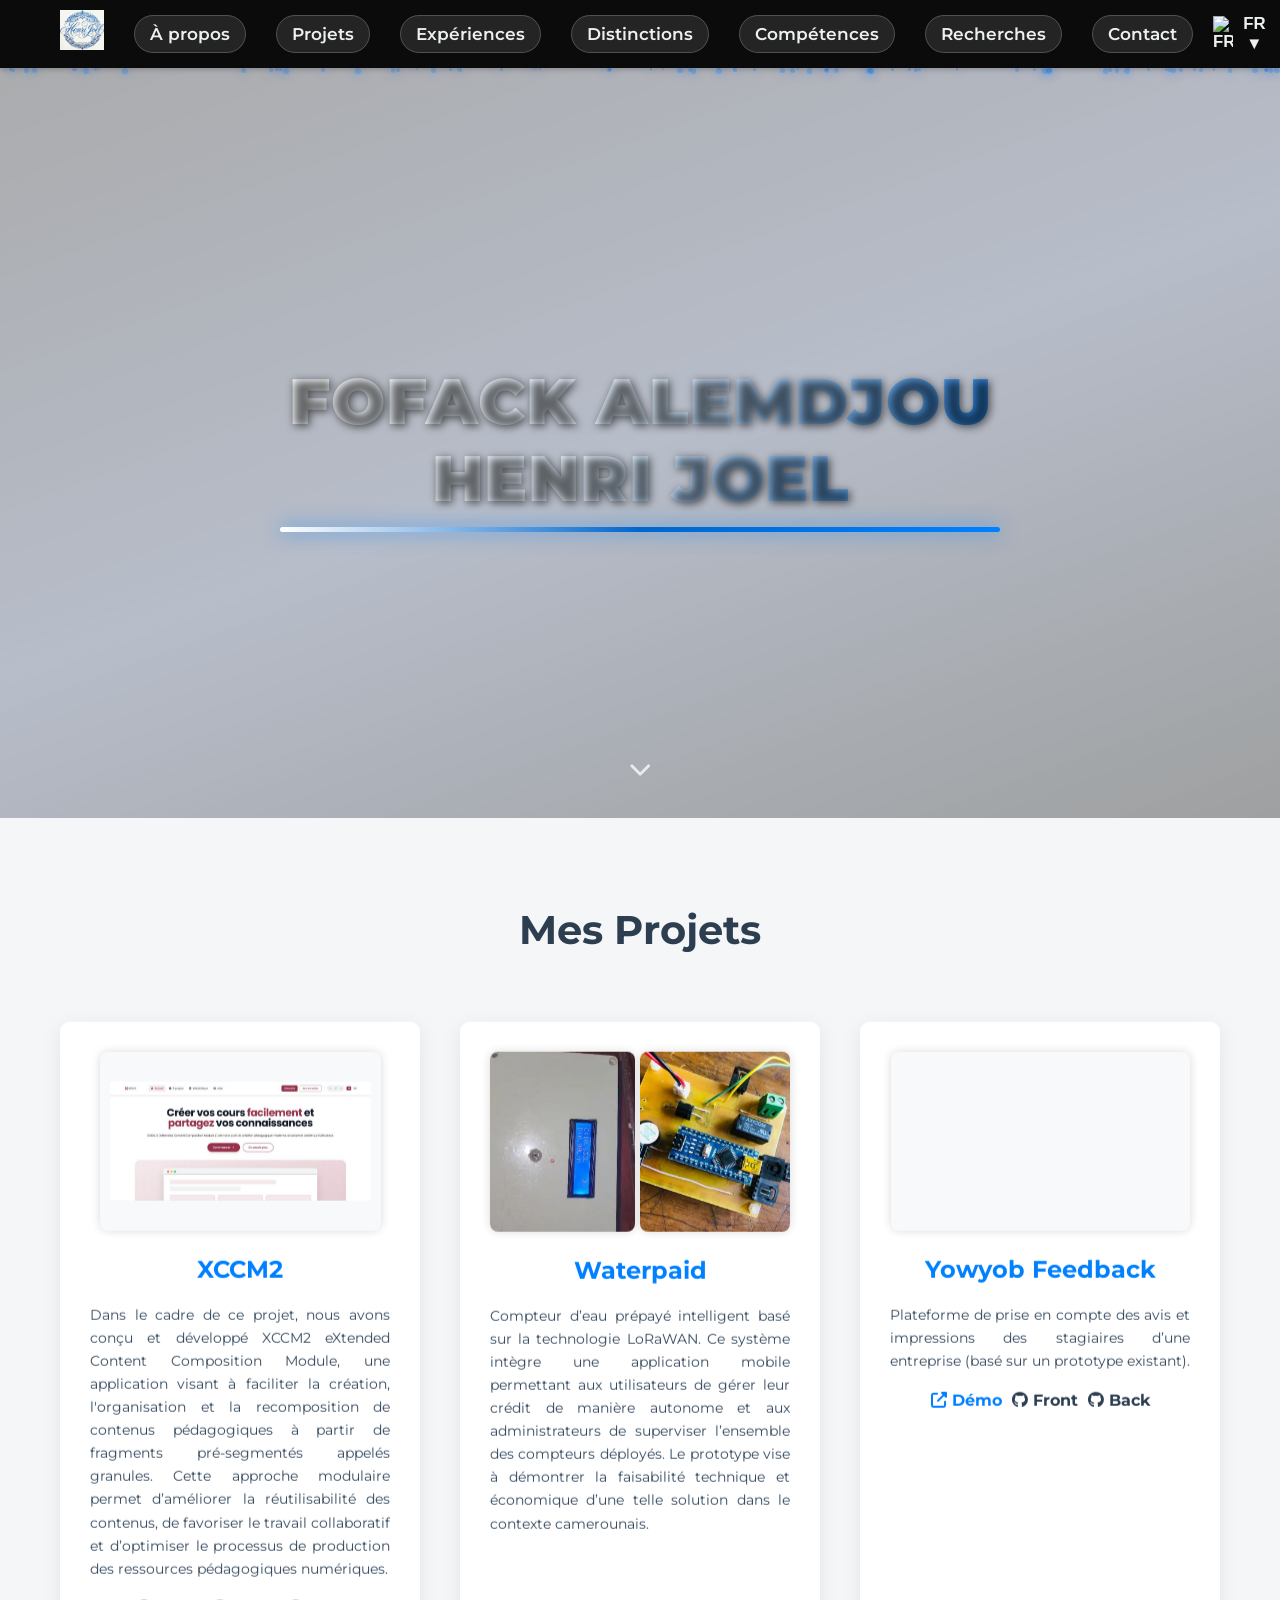
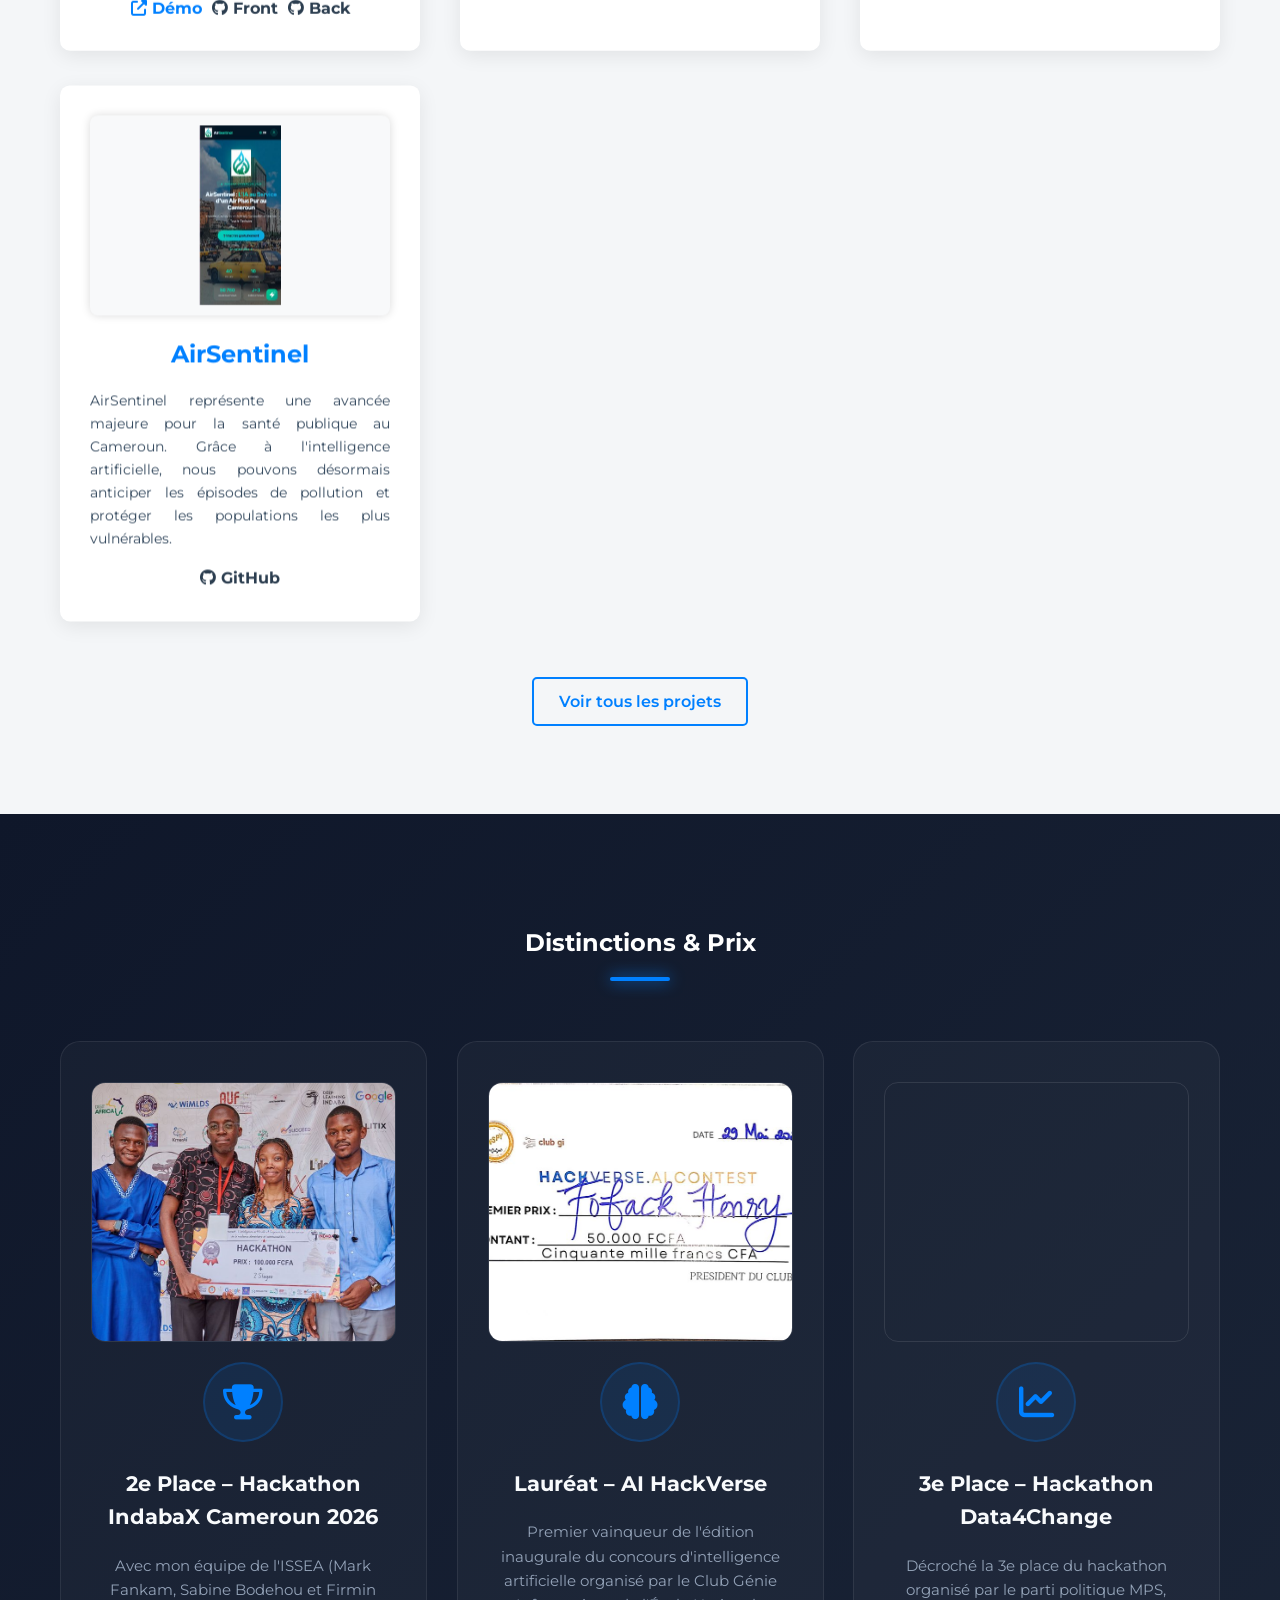
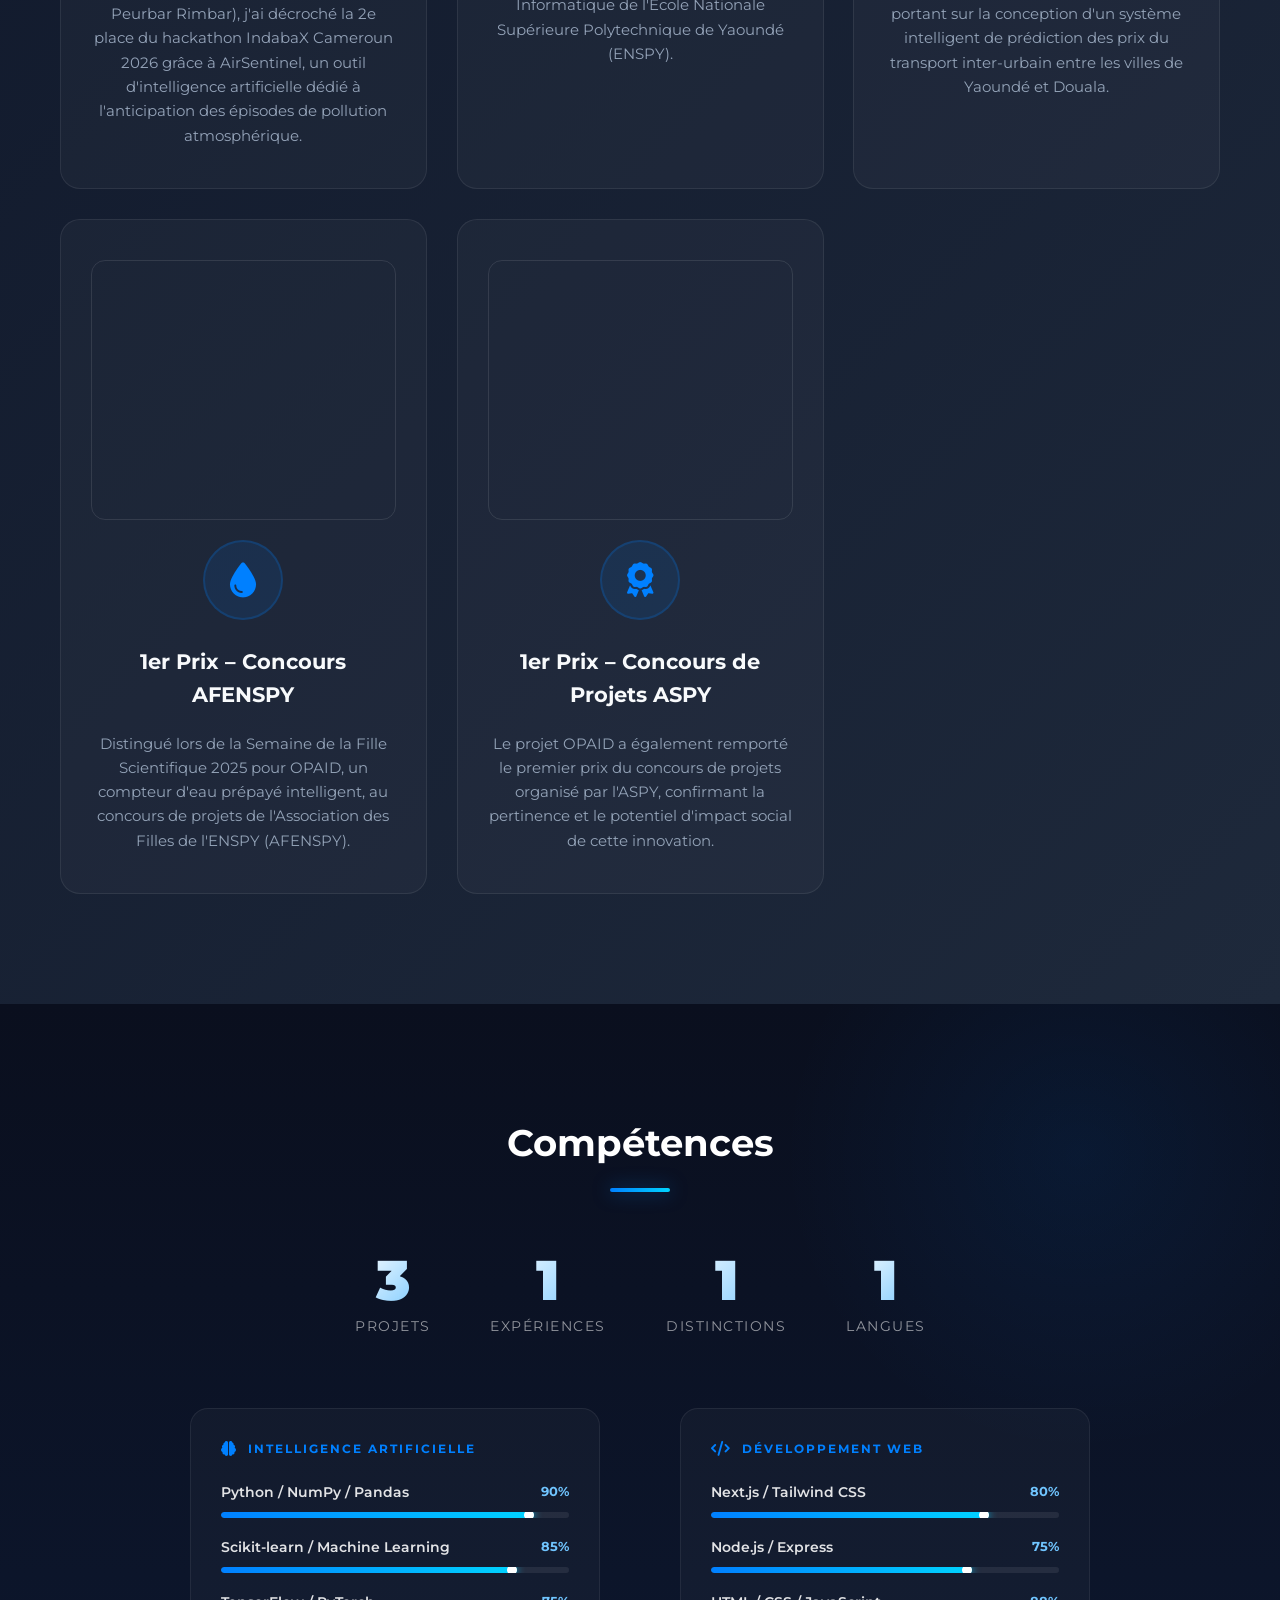
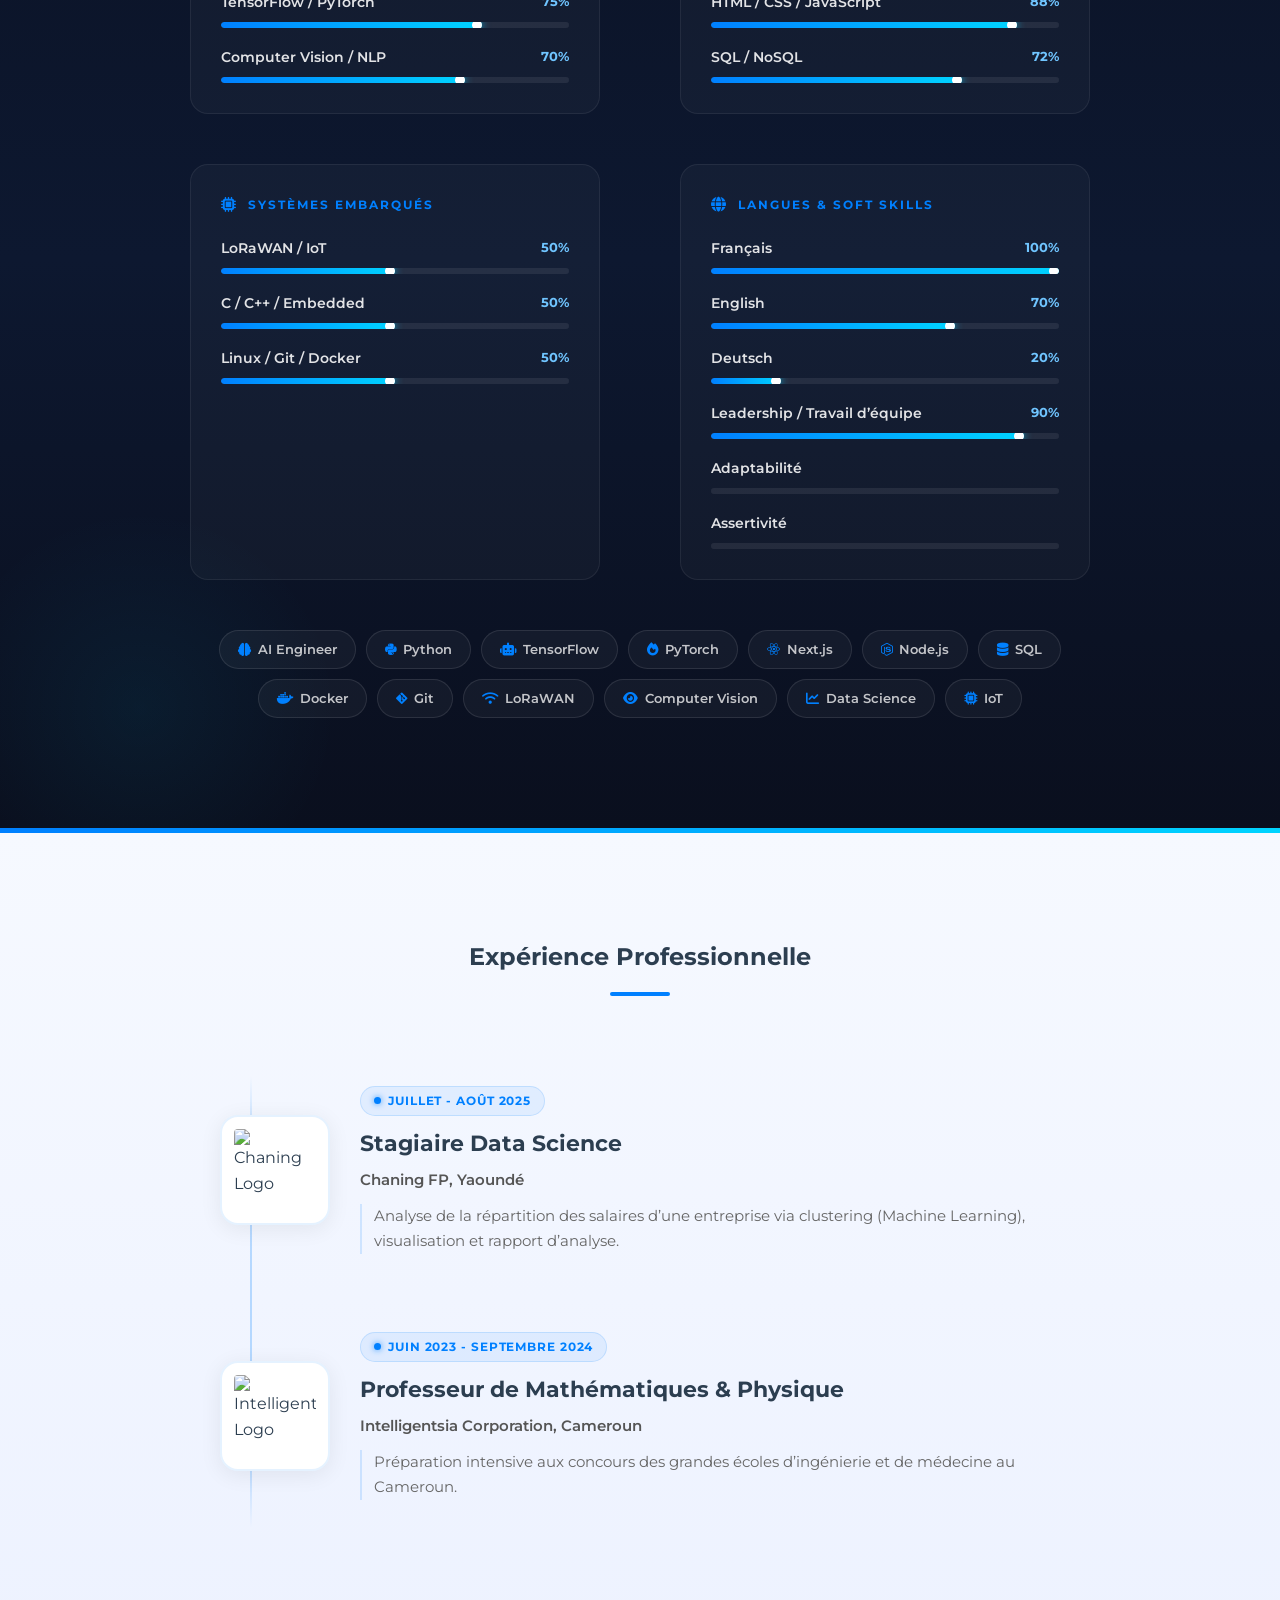
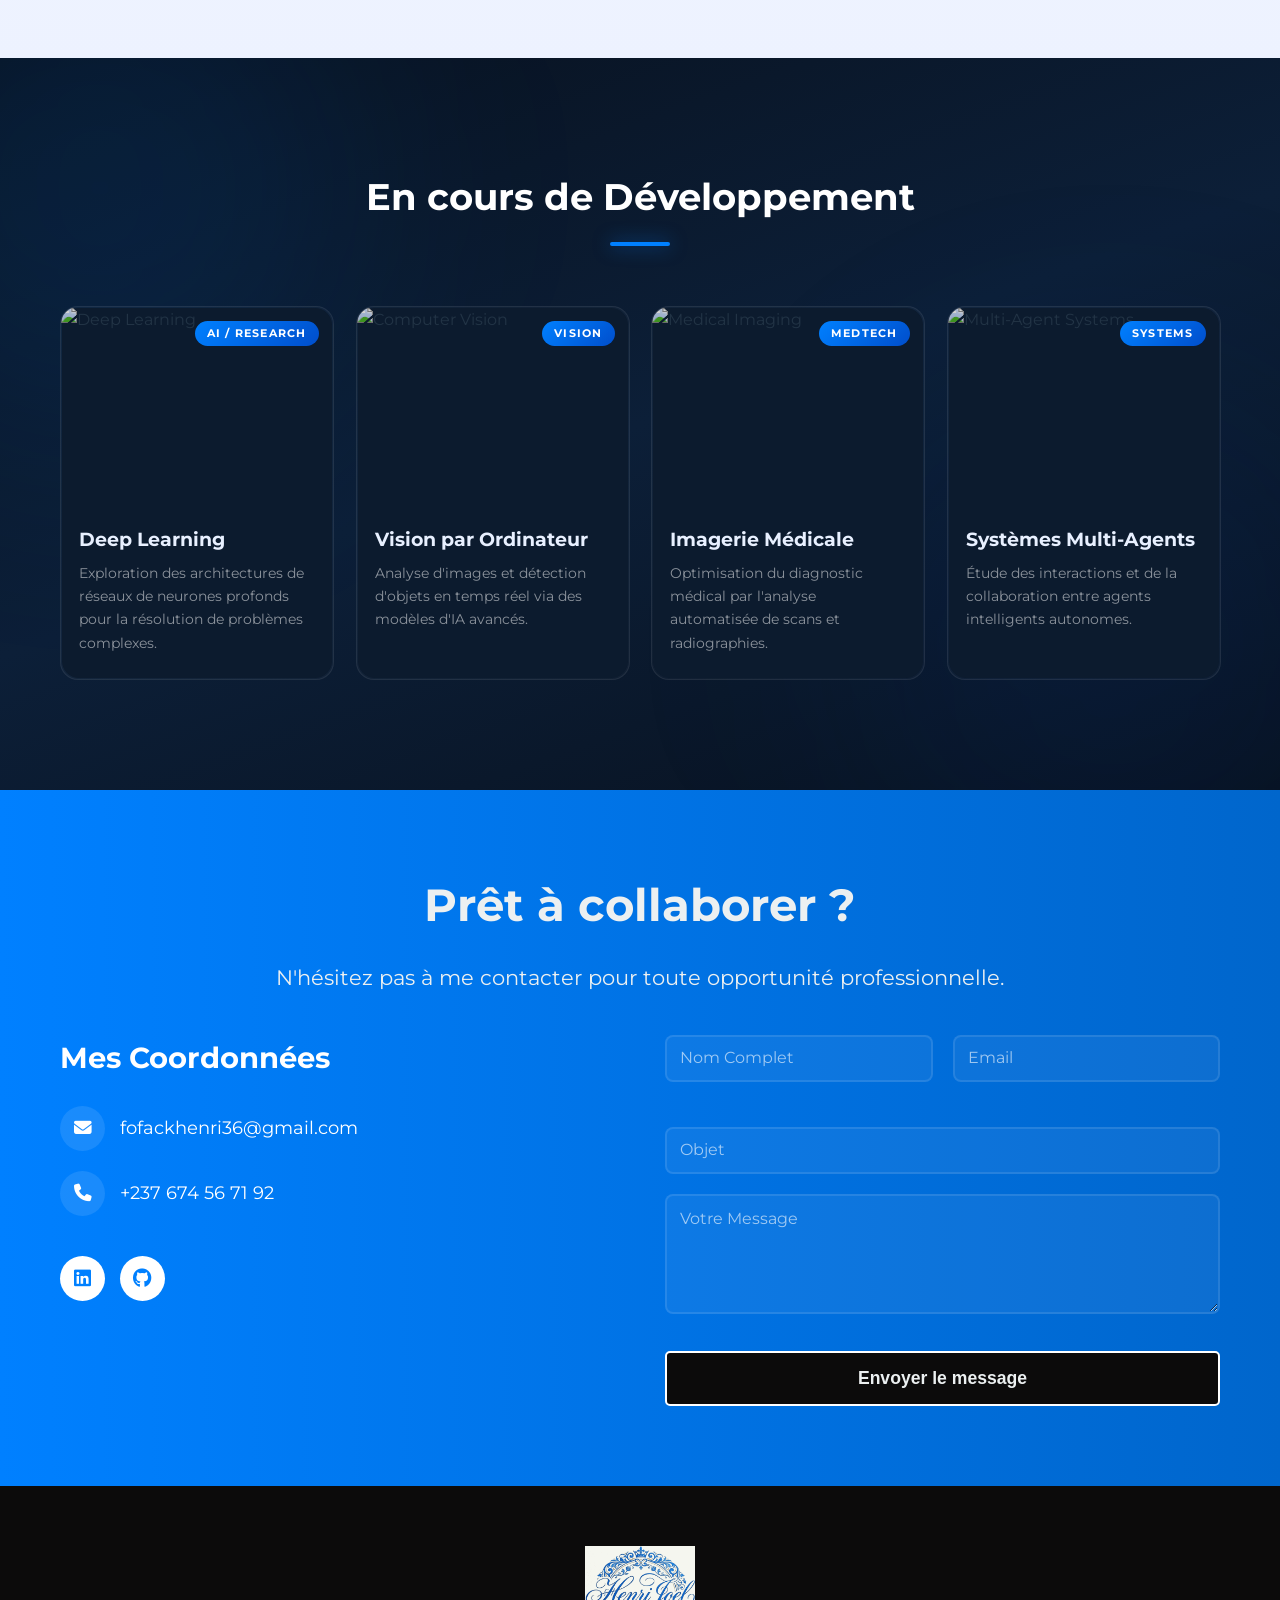
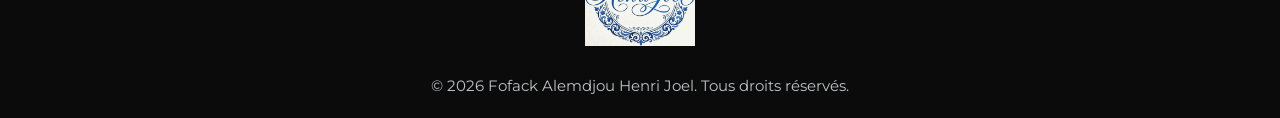
==== commit 0495efa3: "optimisation du portfolio" ====
--- a/index.html
+++ b/index.html
@@ -6,9 +6,14 @@
     <meta name="viewport" content="width=device-width, initial-scale=1.0">
     <meta name="description" content="Portfolio de Fofack Alemdjou Henri Joel - Ingénieur Informatique spécialisé en Data Science, Machine Learning et Deep Learning. Découvrez mes projets et mon parcours.">
     <title data-i18n="page_title">Portfolio - Fofack Alemdjou Henri Joel</title>
+    <!-- Preconnect aux domaines externes -->
+    <link rel="preconnect" href="https://fonts.googleapis.com">
+    <link rel="preconnect" href="https://fonts.gstatic.com" crossorigin>
+    <link rel="preconnect" href="https://cdnjs.cloudflare.com">
     <!-- Preload ressources critiques -->
     <link rel="preload" href="css/style1.css" as="style">
     <link rel="preload" href="https://fonts.googleapis.com/css2?family=Montserrat:wght@400;600;700;900&display=swap" as="style">
+    <link rel="preload" href="images/fofack.webp" as="image">
     <!-- Inline critical CSS -->
     <style>
         :root { --primary-color: #0080ff; --background-light: #F4F6F8; }
@@ -18,7 +23,7 @@
     <link rel="stylesheet" href="css/style1.css">
     <link rel="stylesheet" href="css/animations.css" media="print" onload="this.media='all'">
     <link href="https://fonts.googleapis.com/css2?family=Montserrat:wght@400;600;700;900&display=swap" rel="stylesheet">
-    <link rel="stylesheet" href="https://cdnjs.cloudflare.com/ajax/libs/font-awesome/6.4.0/css/all.min.css">
+    <link rel="stylesheet" href="https://cdnjs.cloudflare.com/ajax/libs/font-awesome/6.4.0/css/all.min.css" media="print" onload="this.media='all'">
     <link rel="stylesheet" href="css/custom.css">
 </head>
 
@@ -38,9 +43,9 @@
                 <ul>
                     <li><a href="profil.html" data-i18n="nav_about">À propos</a></li>
                     <li><a href="#projects" data-i18n="nav_projects">Projets</a></li>
-                    <li><a href="#skills" data-i18n="nav_skills">Compétences</a></li>
                     <li><a href="#experience" data-i18n="nav_experience">Expériences</a></li>
                     <li><a href="#awards" data-i18n="nav_awards">Distinctions</a></li>
+                    <li><a href="#skills" data-i18n="nav_skills">Compétences</a></li>
                     <li><a href="#development" data-i18n="nav_research">Recherches</a></li>
                     <li><a href="#contact" data-i18n="nav_contact">Contact</a></li>
                 </ul>
@@ -96,7 +101,7 @@
             <div class="feature-grid">
 
                 <div class="feature-item animate-on-scroll" data-delay="0">
-                    <img src="images/xccm2.png" alt="XCCM2" class="feature-img">
+                    <img src="images/xccm2.jpg" alt="XCCM2" class="feature-img" width="900" height="410" loading="lazy" decoding="async">
                     <h3>XCCM2</h3>
                     <p data-i18n="proj_xccm2" style="text-align: justify; font-size: 0.9em;">Dans le cadre de ce projet,
                         nous avons conçu et développé XCCM2 eXtended Content Composition Module, une application visant
@@ -119,8 +124,8 @@
 
                 <div class="feature-item animate-on-scroll" data-delay="100">
                     <div class="project-images-combined">
-                        <img src="images/waterpaid.jpg" alt="Waterpaid App">
-                        <img src="images/cartepcb.jpg" alt="Waterpaid PCB">
+                        <img src="images/waterpaid.jpg" alt="Waterpaid App" width="500" height="978" loading="lazy" decoding="async">
+                        <img src="images/cartepcb.jpg" alt="Waterpaid PCB" width="800" height="600" loading="lazy" decoding="async">
                     </div>
                     <h3>Waterpaid</h3>
                     <p data-i18n="proj_waterpaid" style="text-align: justify; font-size: 0.9em;">Compteur d’eau prépayé
@@ -131,7 +136,7 @@
                 </div>
 
                 <div class="feature-item animate-on-scroll" data-delay="200">
-                    <img src="images/yowyob.png" alt="Yowyob" class="feature-img">
+                    <img src="images/yowyob.jpg" alt="Yowyob" class="feature-img" width="900" height="389" loading="lazy" decoding="async">
                     <h3>Yowyob Feedback</h3>
                     <p data-i18n="proj_yowyob" style="text-align: justify; font-size: 0.9em;">Plateforme de prise en
                         compte des avis et impressions des stagiaires d’une entreprise (basé sur un prototype existant).
@@ -150,7 +155,7 @@
                 </div>
 
                 <div class="feature-item animate-on-scroll" data-delay="300">
-                    <img src="images/airsentinel.png" alt="AirSentinel" class="feature-img">
+                    <img src="images/airsentinel.jpg" alt="AirSentinel" class="feature-img" width="258" height="561" loading="lazy" decoding="async">
                     <h3>AirSentinel</h3>
                     <p data-i18n="proj_airsentinel" style="text-align: justify; font-size: 0.9em;">AirSentinel représente une avancée majeure pour la santé publique au Cameroun. Grâce à l'intelligence artificielle, nous pouvons désormais anticiper les épisodes de pollution et protéger les populations les plus vulnérables.</p>
                     <div style="margin-top: 15px; display: flex; gap: 10px; justify-content: center;">
@@ -164,6 +169,54 @@
 
             <div style="text-align: center; margin-top: 50px;">
                 <a href="projets.html" class="btn btn-secondary" data-i18n="btn_see_all">Voir tous les projets</a>
+            </div>
+        </div>
+    </section>
+
+    <section id="awards" class="awards-section">
+        <div class="container">
+            <h2 class="section-title-alt" data-i18n="awards_title">Distinctions & Prix</h2>
+            <div class="awards-grid">
+                <div class="award-card animate-on-scroll" data-delay="0">
+                    <img src="images/Hackathon_Indabax.jpg" alt="Hackathon IndabaX 2026" class="award-img" width="900" height="599" loading="lazy" decoding="async">
+                    <div class="award-icon-wrapper">
+                        <i class="fas fa-trophy"></i>
+                    </div>
+                    <h3 data-i18n="award_1_title">2e Place – Hackathon IndabaX Cameroun 2026</h3>
+                    <p data-i18n="award_1_desc">Avec mon équipe de l'ISSEA (Mark Fankam, Sabine Bodehou et Firmin Peurbar Rimbar), j'ai décroché la 2e place du hackathon IndabaX Cameroun 2026 grâce à AirSentinel, un outil d'intelligence artificielle dédié à l'anticipation des épisodes de pollution atmosphérique.</p>
+                </div>
+                <div class="award-card animate-on-scroll" data-delay="100">
+                    <img src="images/AI_Hackverse.jpg" alt="AI HackVerse" class="award-img" width="800" height="561" loading="lazy" decoding="async">
+                    <div class="award-icon-wrapper">
+                        <i class="fas fa-brain"></i>
+                    </div>
+                    <h3 data-i18n="award_2_title">Lauréat – AI HackVerse</h3>
+                    <p data-i18n="award_2_desc">Premier vainqueur de l'édition inaugurale du concours d'intelligence artificielle organisé par le Club Génie Informatique de l'École Nationale Supérieure Polytechnique de Yaoundé (ENSPY).</p>
+                </div>
+                <div class="award-card animate-on-scroll" data-delay="200">
+                    <img src="images/HackathonData4Change.jpg" alt="Hackathon Data4Change" class="award-img" width="700" height="933" loading="lazy" decoding="async">
+                    <div class="award-icon-wrapper">
+                        <i class="fas fa-chart-line"></i>
+                    </div>
+                    <h3 data-i18n="award_3_title">3e Place – Hackathon Data4Change</h3>
+                    <p data-i18n="award_3_desc">Décroché la 3e place du hackathon organisé par le parti politique MPS, portant sur la conception d'un système intelligent de prédiction des prix du transport inter-urbain entre les villes de Yaoundé et Douala.</p>
+                </div>
+                <div class="award-card animate-on-scroll" data-delay="300">
+                    <img src="images/ProjetAFENSPY.jpeg" alt="Concours AFENSPY" class="award-img" width="800" height="600" loading="lazy" decoding="async">
+                    <div class="award-icon-wrapper">
+                        <i class="fas fa-tint"></i>
+                    </div>
+                    <h3 data-i18n="award_4_title">1er Prix – Concours AFENSPY</h3>
+                    <p data-i18n="award_4_desc">Distingué lors de la Semaine de la Fille Scientifique 2025 pour OPAID, un compteur d'eau prépayé intelligent, au concours de projets de l'Association des Filles de l'ENSPY (AFENSPY).</p>
+                </div>
+                <div class="award-card animate-on-scroll" data-delay="400">
+                    <img src="images/ProjetASPY.jpg" alt="Concours de Projets ASPY" class="award-img" width="800" height="564" loading="lazy" decoding="async">
+                    <div class="award-icon-wrapper">
+                        <i class="fas fa-award"></i>
+                    </div>
+                    <h3 data-i18n="award_5_title">1er Prix – Concours de Projets ASPY</h3>
+                    <p data-i18n="award_5_desc">Le projet OPAID a également remporté le premier prix du concours de projets organisé par l'ASPY, confirmant la pertinence et le potentiel d'impact social de cette innovation.</p>
+                </div>
             </div>
         </div>
     </section>
@@ -363,7 +416,7 @@
             <div class="experience-list">
                 <!-- Chaning FP -->
                 <div class="experience-card animate-on-scroll" data-delay="0">
-                    <img src="images/chaning.jpg" alt="Chaning Logo" class="exp-logo">
+                    <img src="images/chaning.jpg" alt="Chaning Logo" class="exp-logo" width="310" height="162" loading="lazy" decoding="async">
                     <div class="exp-details">
                         <span class="exp-date" data-i18n="exp_chaning_date">Juillet - Août 2025</span>
                         <h3 data-i18n="exp_chaning">Stagiaire Data Science</h3>
@@ -375,7 +428,7 @@
 
                 <!-- Intelligentsia -->
                 <div class="experience-card animate-on-scroll" data-delay="100">
-                    <img src="images/inteligentsia.png" alt="Intelligentsia Logo" class="exp-logo">
+                    <img src="images/inteligentsia.png" alt="Intelligentsia Logo" class="exp-logo" width="225" height="225" loading="lazy" decoding="async">
                     <div class="exp-details">
                         <span class="exp-date" data-i18n="exp_intelligentsia_date">2023 - 2024</span>
                         <h3 data-i18n="exp_intelligentsia">Professeur de Mathématiques & Physique</h3>
@@ -384,54 +437,6 @@
                         <p class="exp-desc" data-i18n="exp_intelligentsia_desc">Préparation intensive aux concours des
                             écoles d'ingénierie et de médecine au Cameroun.</p>
                     </div>
-                </div>
-            </div>
-        </div>
-    </section>
-
-    <section id="awards" class="awards-section">
-        <div class="container">
-            <h2 class="section-title-alt" data-i18n="awards_title">Distinctions & Prix</h2>
-            <div class="awards-grid">
-                <div class="award-card animate-on-scroll" data-delay="0">
-                    <img src="images/Hackathon_Indabax.jpg" alt="Hackathon IndabaX 2026" class="award-img">
-                    <div class="award-icon-wrapper">
-                        <i class="fas fa-trophy"></i>
-                    </div>
-                    <h3 data-i18n="award_1_title">2e Place – Hackathon IndabaX Cameroun 2026</h3>
-                    <p data-i18n="award_1_desc">Avec mon équipe de l'ISSEA (Mark Fankam, Sabine Bodehou et Firmin Peurbar Rimbar), j'ai décroché la 2e place du hackathon IndabaX Cameroun 2026 grâce à AirSentinel, un outil d'intelligence artificielle dédié à l'anticipation des épisodes de pollution atmosphérique.</p>
-                </div>
-                <div class="award-card animate-on-scroll" data-delay="100">
-                    <img src="images/AI_Hackverse.png" alt="AI HackVerse" class="award-img">
-                    <div class="award-icon-wrapper">
-                        <i class="fas fa-brain"></i>
-                    </div>
-                    <h3 data-i18n="award_2_title">Lauréat – AI HackVerse</h3>
-                    <p data-i18n="award_2_desc">Premier vainqueur de l'édition inaugurale du concours d'intelligence artificielle organisé par le Club Génie Informatique de l'École Nationale Supérieure Polytechnique de Yaoundé (ENSPY).</p>
-                </div>
-                <div class="award-card animate-on-scroll" data-delay="200">
-                    <img src="images/HackathonData4Change.png" alt="Hackathon Data4Change" class="award-img">
-                    <div class="award-icon-wrapper">
-                        <i class="fas fa-chart-line"></i>
-                    </div>
-                    <h3 data-i18n="award_3_title">3e Place – Hackathon Data4Change</h3>
-                    <p data-i18n="award_3_desc">Décroché la 3e place du hackathon organisé par le parti politique MPS, portant sur la conception d'un système intelligent de prédiction des prix du transport inter-urbain entre les villes de Yaoundé et Douala.</p>
-                </div>
-                <div class="award-card animate-on-scroll" data-delay="300">
-                    <img src="images/ProjetAFENSPY.jpeg" alt="Concours AFENSPY" class="award-img">
-                    <div class="award-icon-wrapper">
-                        <i class="fas fa-tint"></i>
-                    </div>
-                    <h3 data-i18n="award_4_title">1er Prix – Concours AFENSPY</h3>
-                    <p data-i18n="award_4_desc">Distingué lors de la Semaine de la Fille Scientifique 2025 pour OPAID, un compteur d'eau prépayé intelligent, au concours de projets de l'Association des Filles de l'ENSPY (AFENSPY).</p>
-                </div>
-                <div class="award-card animate-on-scroll" data-delay="400">
-                    <img src="images/ProjetASPY.png" alt="Concours de Projets ASPY" class="award-img">
-                    <div class="award-icon-wrapper">
-                        <i class="fas fa-award"></i>
-                    </div>
-                    <h3 data-i18n="award_5_title">1er Prix – Concours de Projets ASPY</h3>
-                    <p data-i18n="award_5_desc">Le projet OPAID a également remporté le premier prix du concours de projets organisé par l'ASPY, confirmant la pertinence et le potentiel d'impact social de cette innovation.</p>
                 </div>
             </div>
         </div>
@@ -445,8 +450,8 @@
                 <div class="dev-item animate-on-scroll" data-delay="0">
                     <div class="dev-badge">AI / Research</div>
                     <div class="dev-img-container">
-                        <img src="https://images.unsplash.com/photo-1677442136019-21780ecad995?auto=format&fit=crop&q=80&w=800"
-                            alt="Deep Learning">
+                        <img src="https://images.unsplash.com/photo-1677442136019-21780ecad995?auto=format&fit=crop&q=60&w=500"
+                            loading="lazy" decoding="async" alt="Deep Learning">
                     </div>
                     <div class="dev-content">
                         <h3 data-i18n="dev_deep_learning">Deep Learning</h3>
@@ -459,8 +464,8 @@
                 <div class="dev-item animate-on-scroll" data-delay="100">
                     <div class="dev-badge">Vision</div>
                     <div class="dev-img-container">
-                        <img src="https://images.unsplash.com/photo-1555949963-ff9fe0c870eb?auto=format&fit=crop&q=80&w=800"
-                            alt="Computer Vision">
+                        <img src="https://images.unsplash.com/photo-1555949963-ff9fe0c870eb?auto=format&fit=crop&q=60&w=500"
+                            loading="lazy" decoding="async" alt="Computer Vision">
                     </div>
                     <div class="dev-content">
                         <h3 data-i18n="dev_computer_vision">Vision par Ordinateur</h3>
@@ -473,8 +478,8 @@
                 <div class="dev-item animate-on-scroll" data-delay="200">
                     <div class="dev-badge">MedTech</div>
                     <div class="dev-img-container">
-                        <img src="https://images.unsplash.com/photo-1530210124550-912dc1381cb8?auto=format&fit=crop&q=80&w=800"
-                            alt="Medical Imaging">
+                        <img src="https://images.unsplash.com/photo-1530210124550-912dc1381cb8?auto=format&fit=crop&q=60&w=500"
+                            loading="lazy" decoding="async" alt="Medical Imaging">
                     </div>
                     <div class="dev-content">
                         <h3 data-i18n="dev_medical_imaging">Imagerie Médicale</h3>
@@ -487,8 +492,8 @@
                 <div class="dev-item animate-on-scroll" data-delay="300">
                     <div class="dev-badge">Systems</div>
                     <div class="dev-img-container">
-                        <img src="https://images.unsplash.com/photo-1550751827-4bd374c3f58b?auto=format&fit=crop&q=80&w=800"
-                            alt="Multi-Agent Systems">
+                        <img src="https://images.unsplash.com/photo-1550751827-4bd374c3f58b?auto=format&fit=crop&q=60&w=500"
+                            loading="lazy" decoding="async" alt="Multi-Agent Systems">
                     </div>
                     <div class="dev-content">
                         <h3 data-i18n="dev_multi_agent">Systèmes Multi-Agents</h3>
@@ -572,7 +577,7 @@
     <footer class="footer">
         <div class="container">
             <div style="text-align: center; margin-bottom: 20px;">
-                <a href="index.html"><img src="images/logo.png" alt="Logo FAHJ" style="height: 100px; width: auto;"></a>
+                <a href="index.html"><img src="images/logo.png" alt="Logo FAHJ" style="height: 100px; width: auto;" width="400" height="364" loading="lazy" decoding="async"></a>
             </div>
             <div class="footer-bottom" style="text-align:center;">
                 <p>&copy; 2026 Fofack Alemdjou Henri Joel. <span data-i18n="footer_rights">Tous droits réservés.</span>
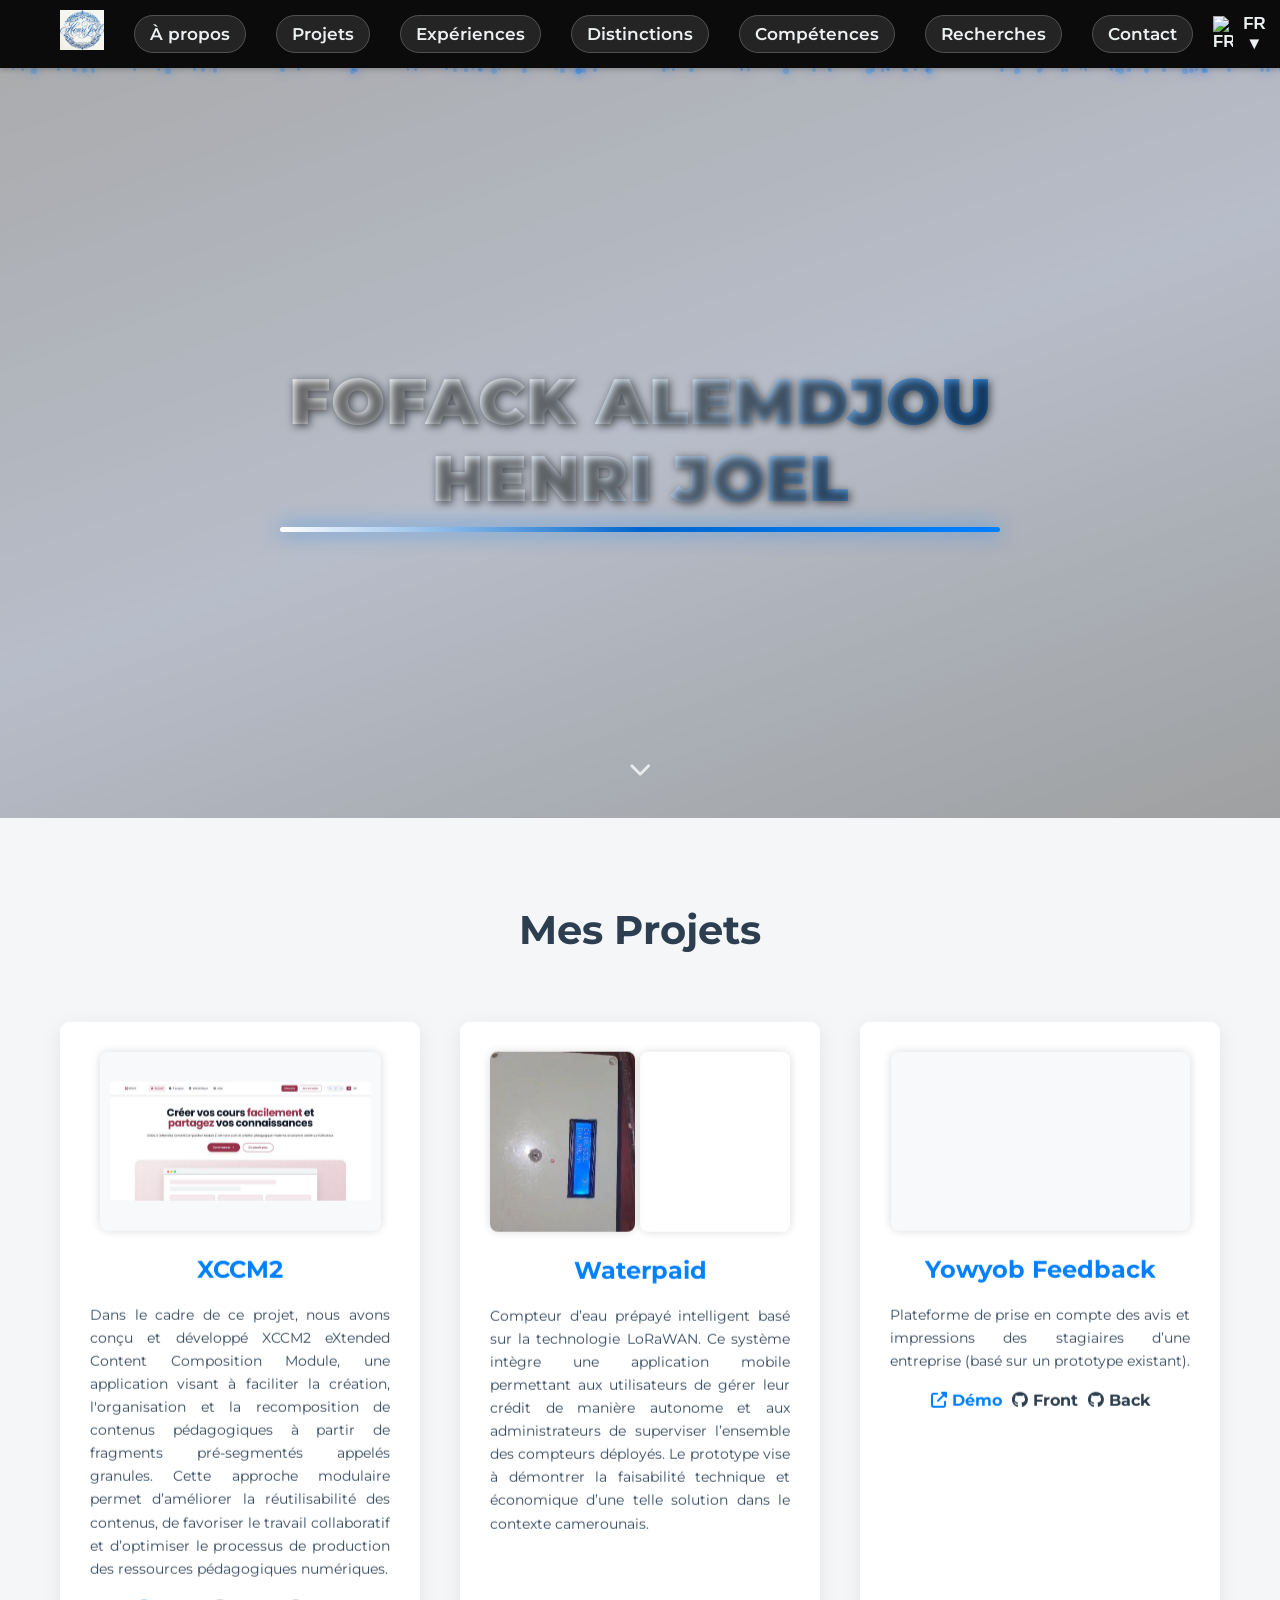
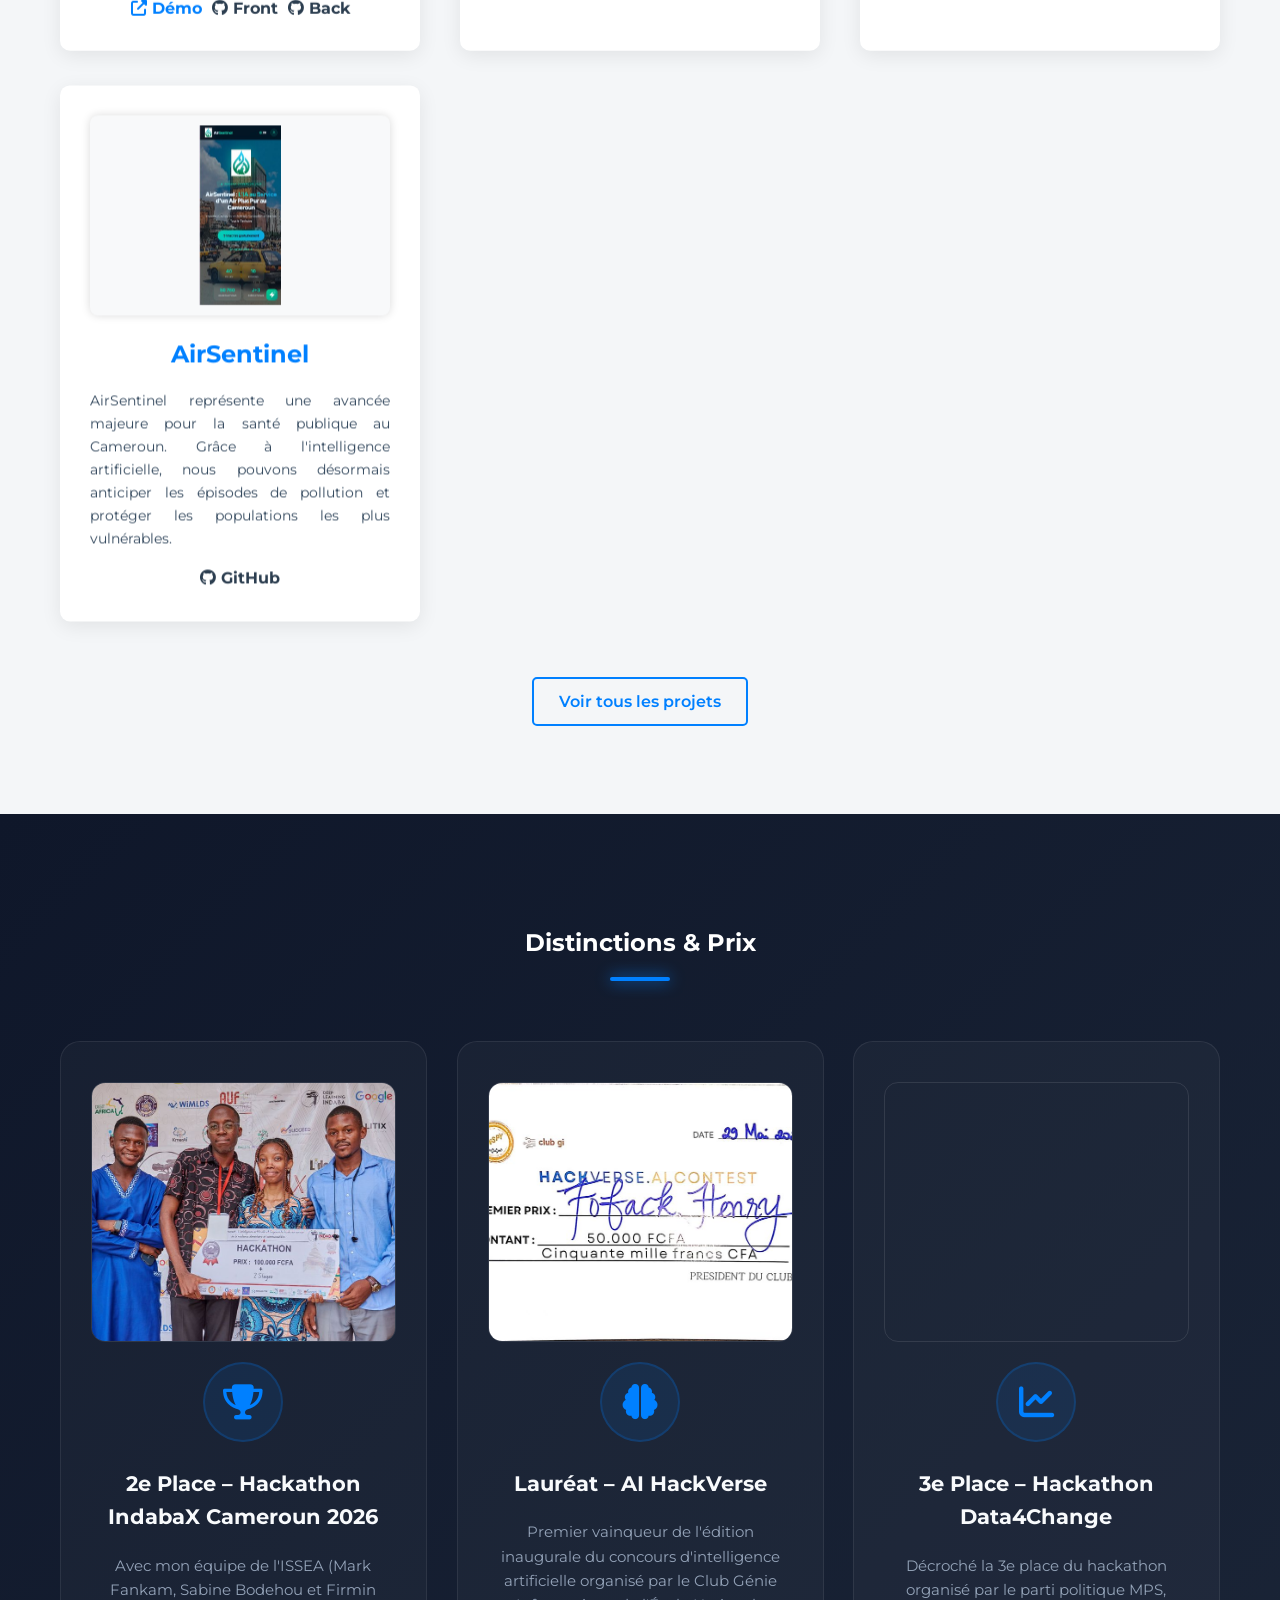
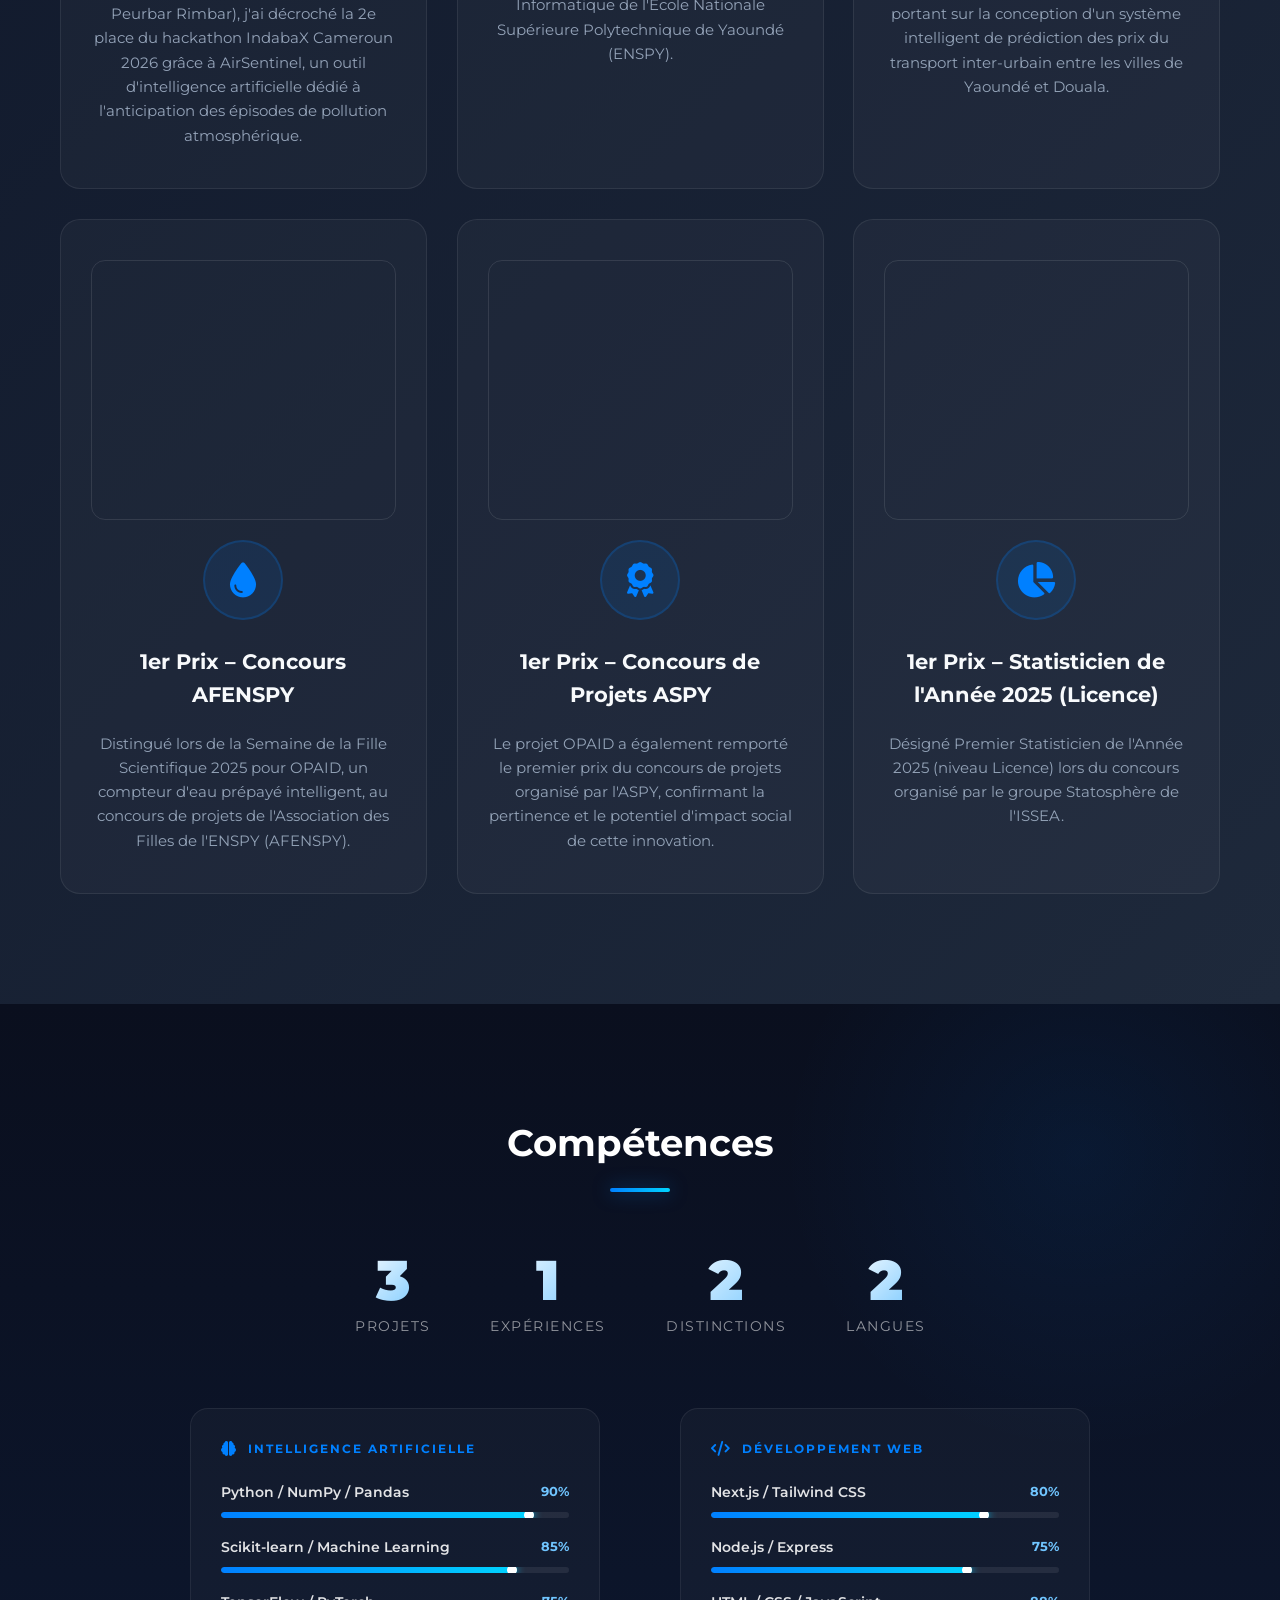
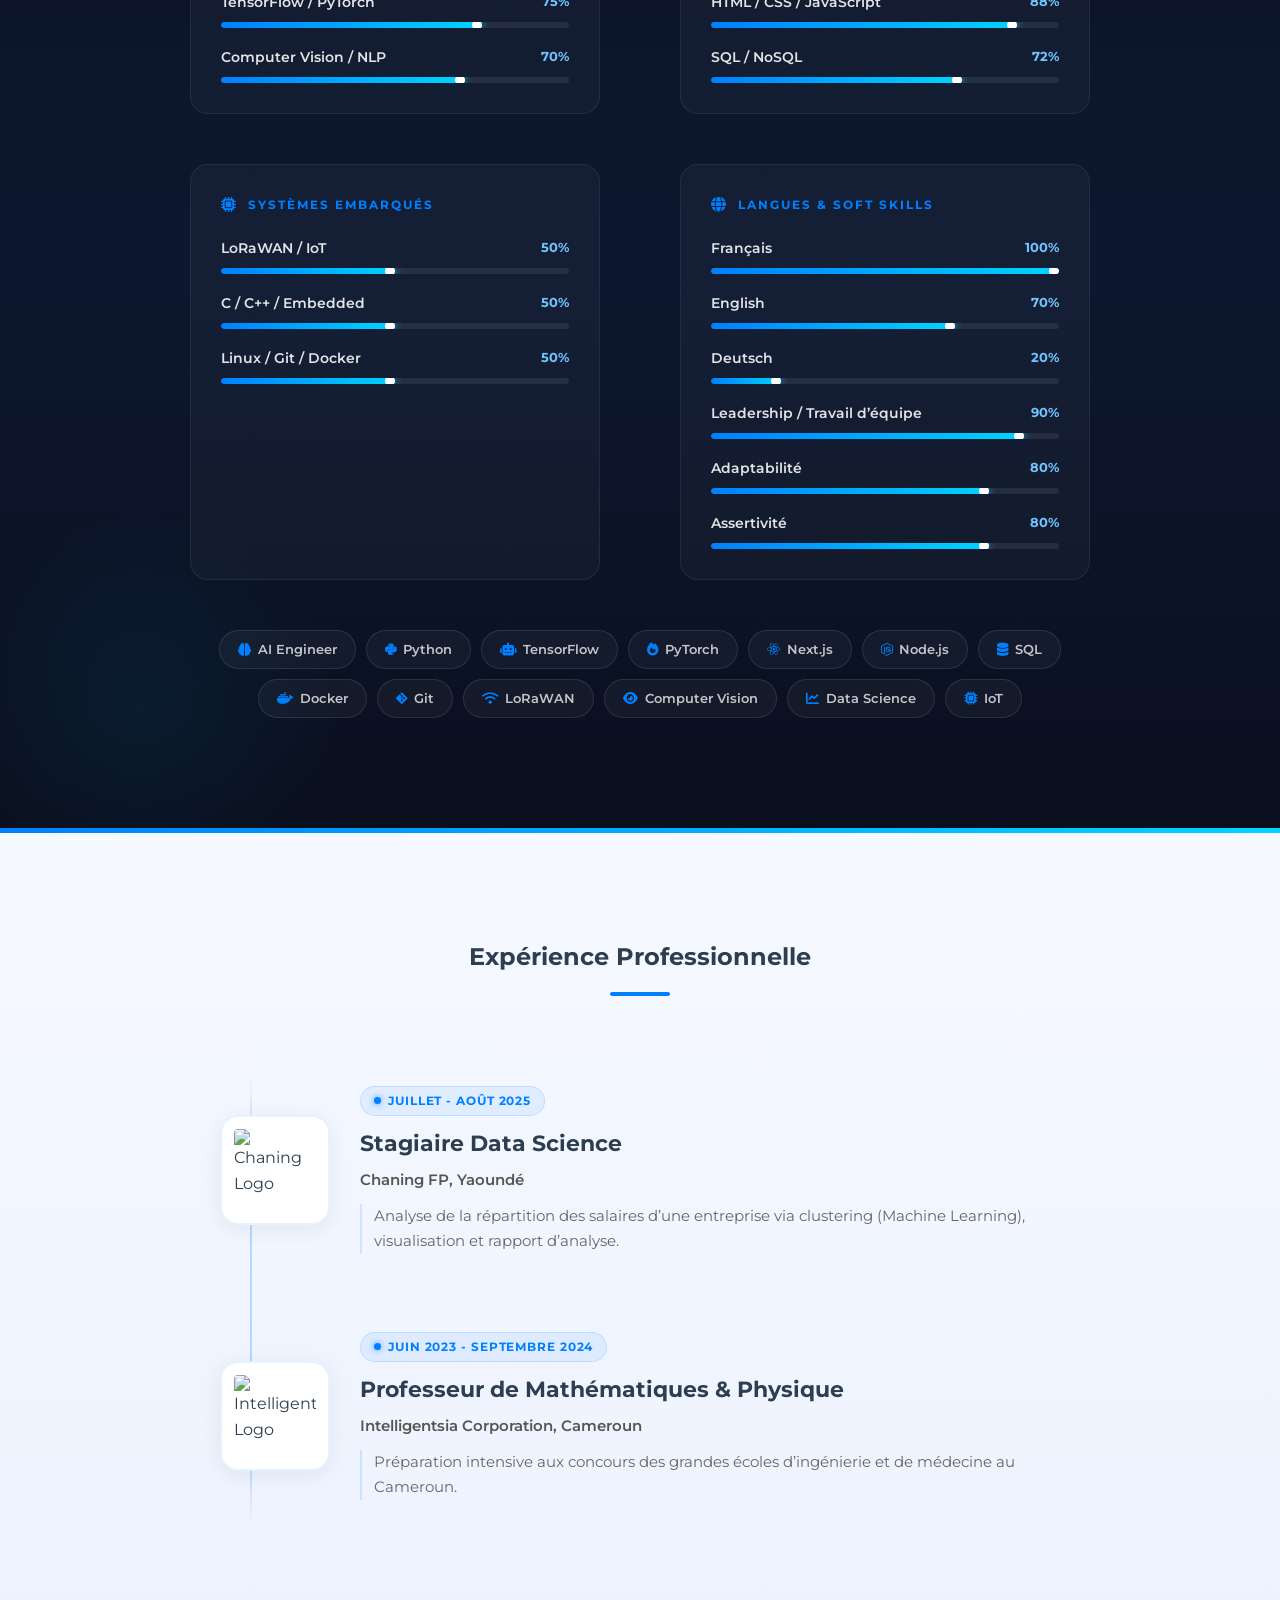
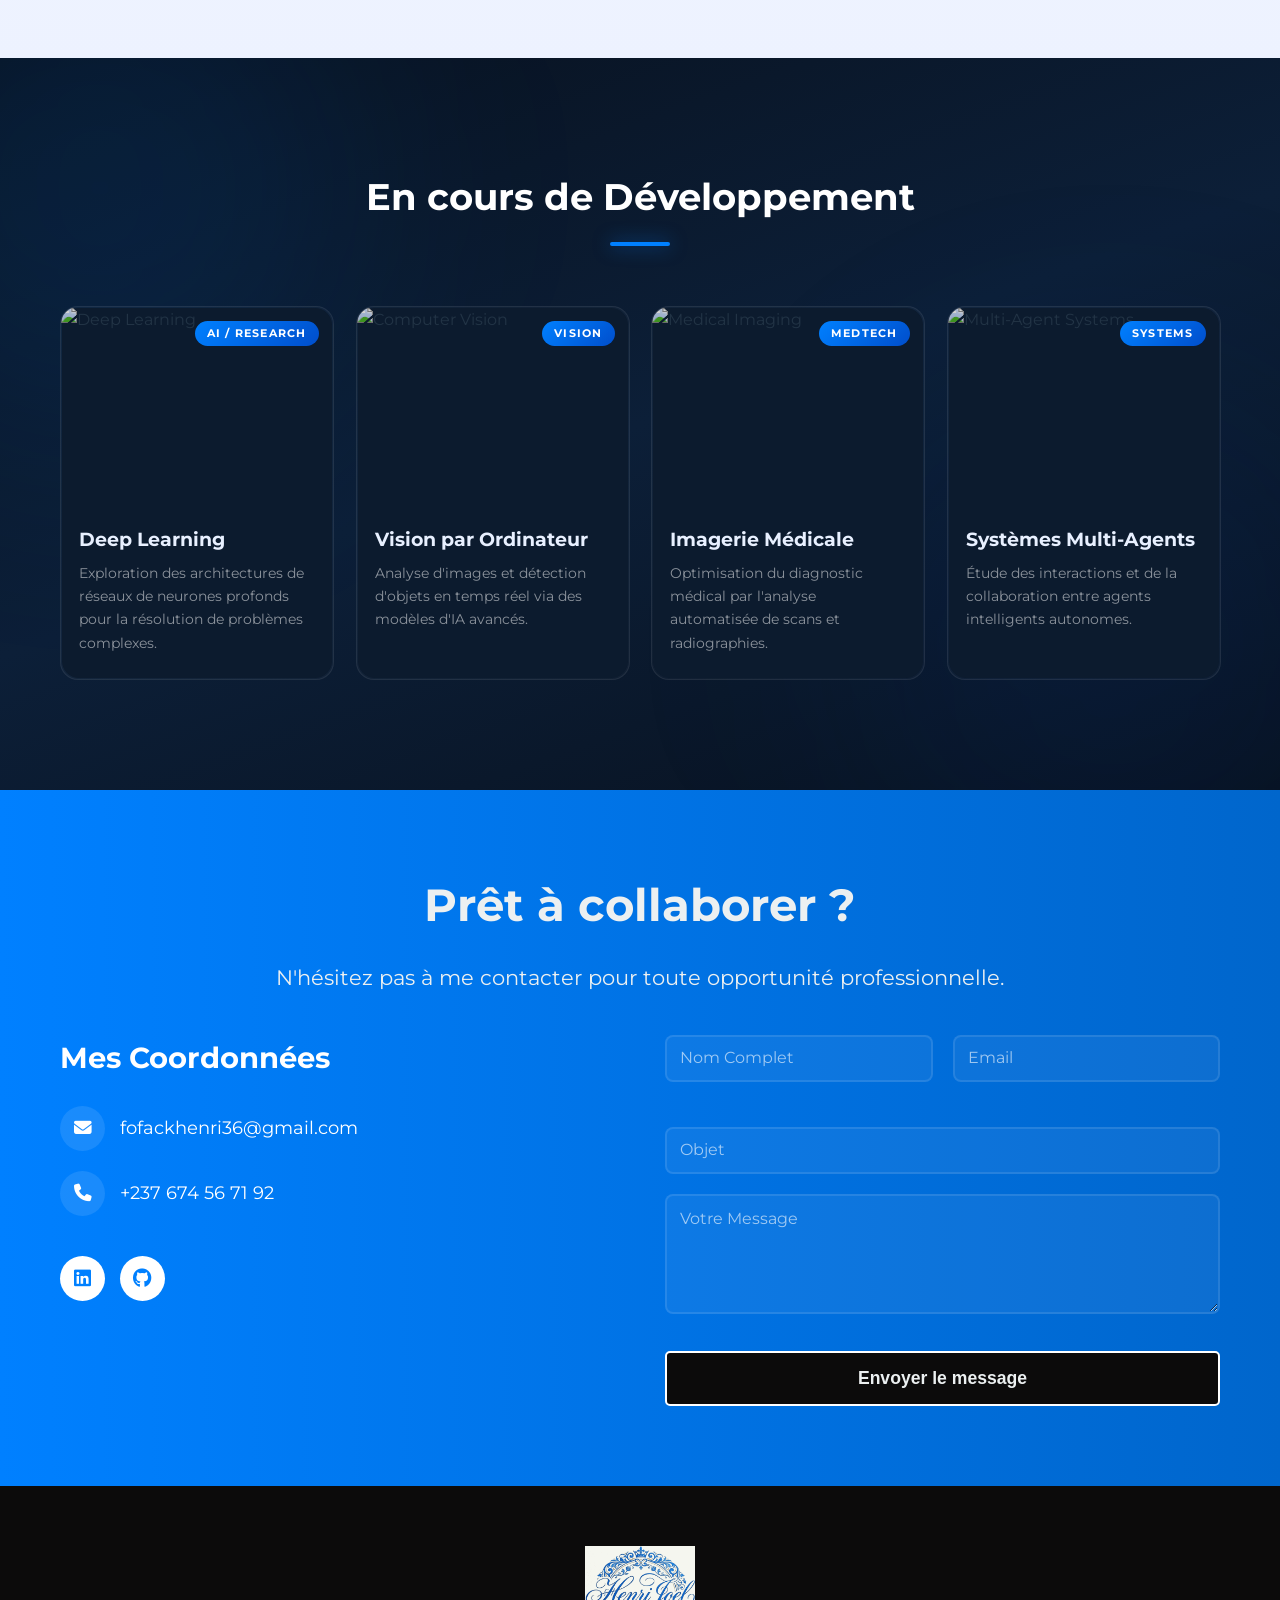
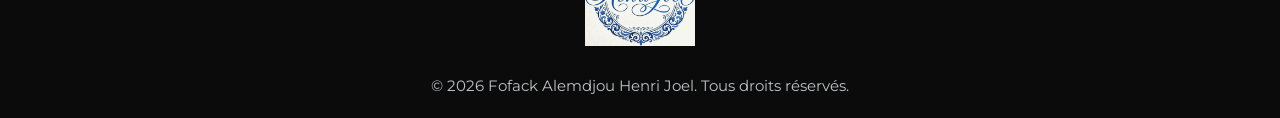
==== commit a65ccad5: "ajout du prix statisticien" ====
--- a/index.html
+++ b/index.html
@@ -217,6 +217,14 @@
                     <h3 data-i18n="award_5_title">1er Prix – Concours de Projets ASPY</h3>
                     <p data-i18n="award_5_desc">Le projet OPAID a également remporté le premier prix du concours de projets organisé par l'ASPY, confirmant la pertinence et le potentiel d'impact social de cette innovation.</p>
                 </div>
+                <div class="award-card animate-on-scroll" data-delay="500">
+                    <img src="images/PrixStatosphere.jpg" alt="Prix du Statisticien de l'Année 2025" class="award-img" width="800" height="1066" loading="lazy" decoding="async">
+                    <div class="award-icon-wrapper">
+                        <i class="fas fa-chart-pie"></i>
+                    </div>
+                    <h3 data-i18n="award_6_title">1er Prix – Statisticien de l'Année 2025 (Licence)</h3>
+                    <p data-i18n="award_6_desc">Désigné Premier Statisticien de l'Année 2025 (niveau Licence) lors du concours organisé par le groupe Statosphère de l'ISSEA.</p>
+                </div>
             </div>
         </div>
     </section>
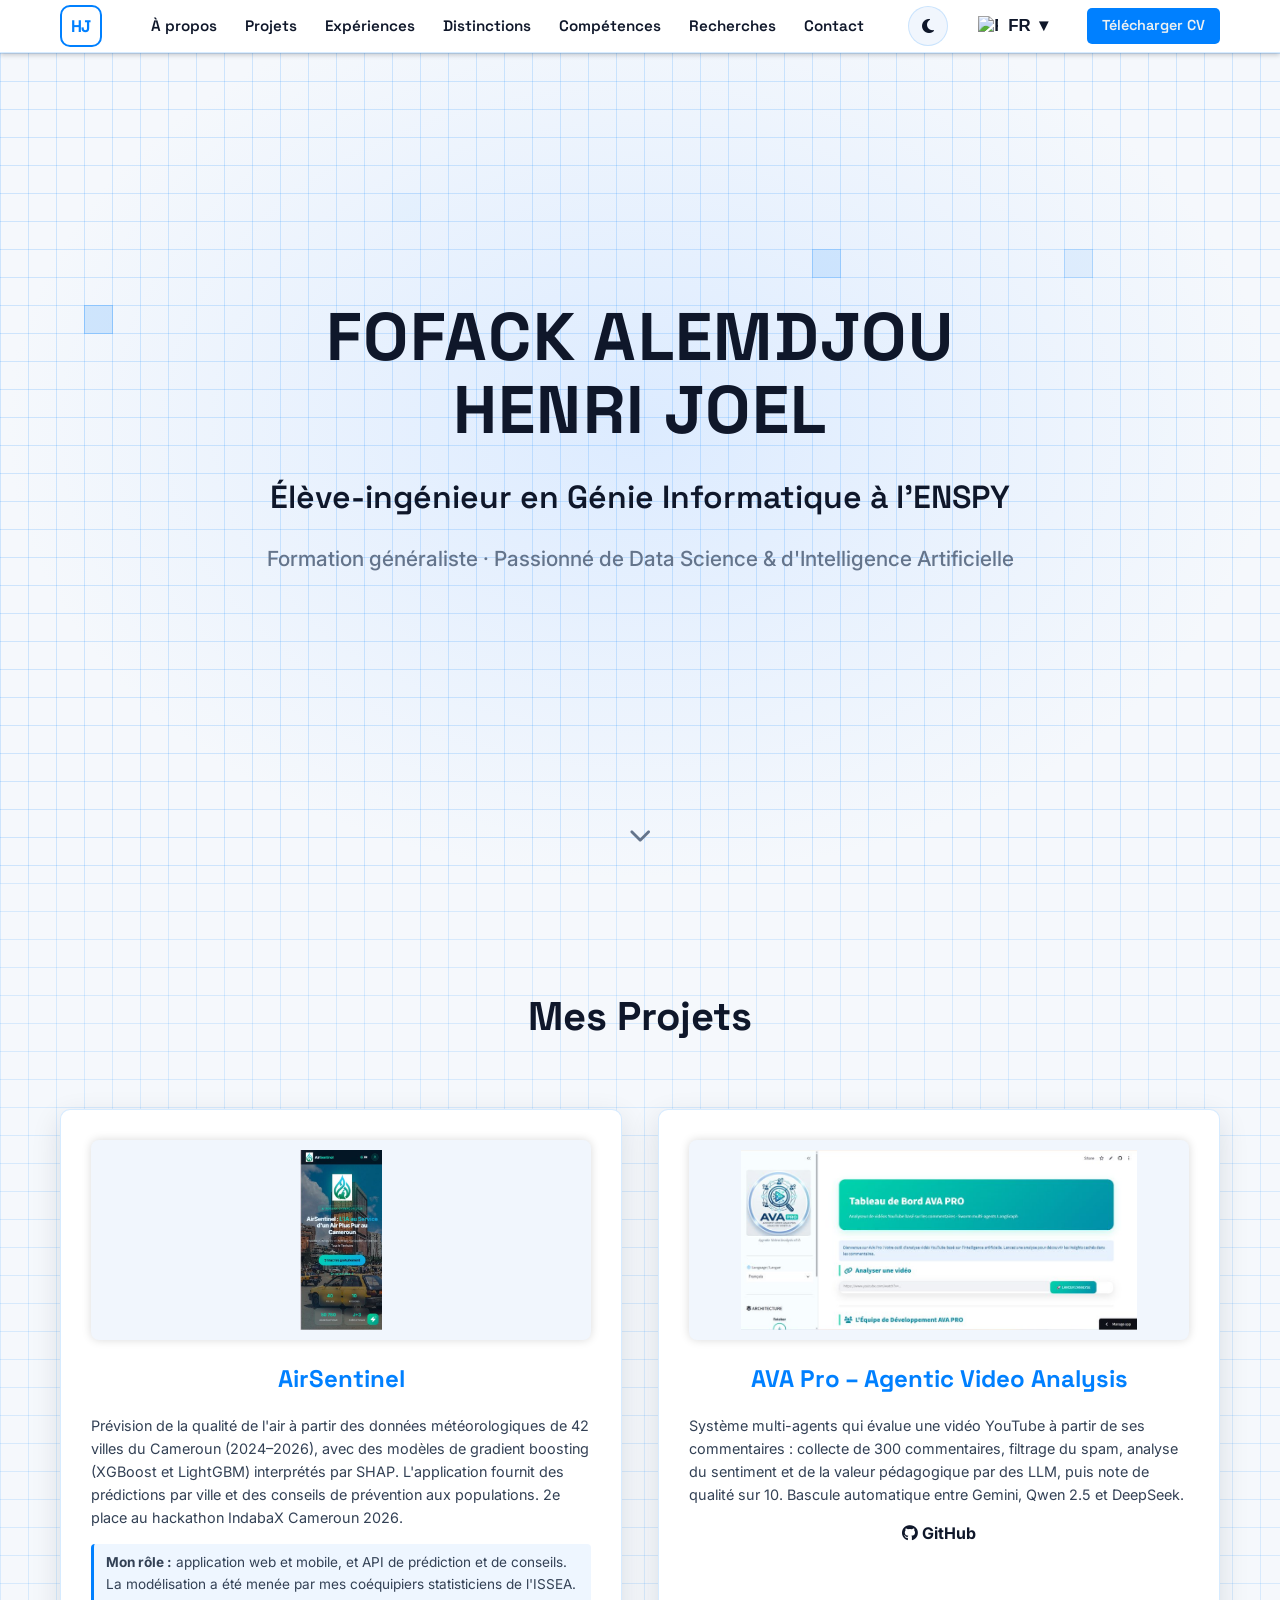
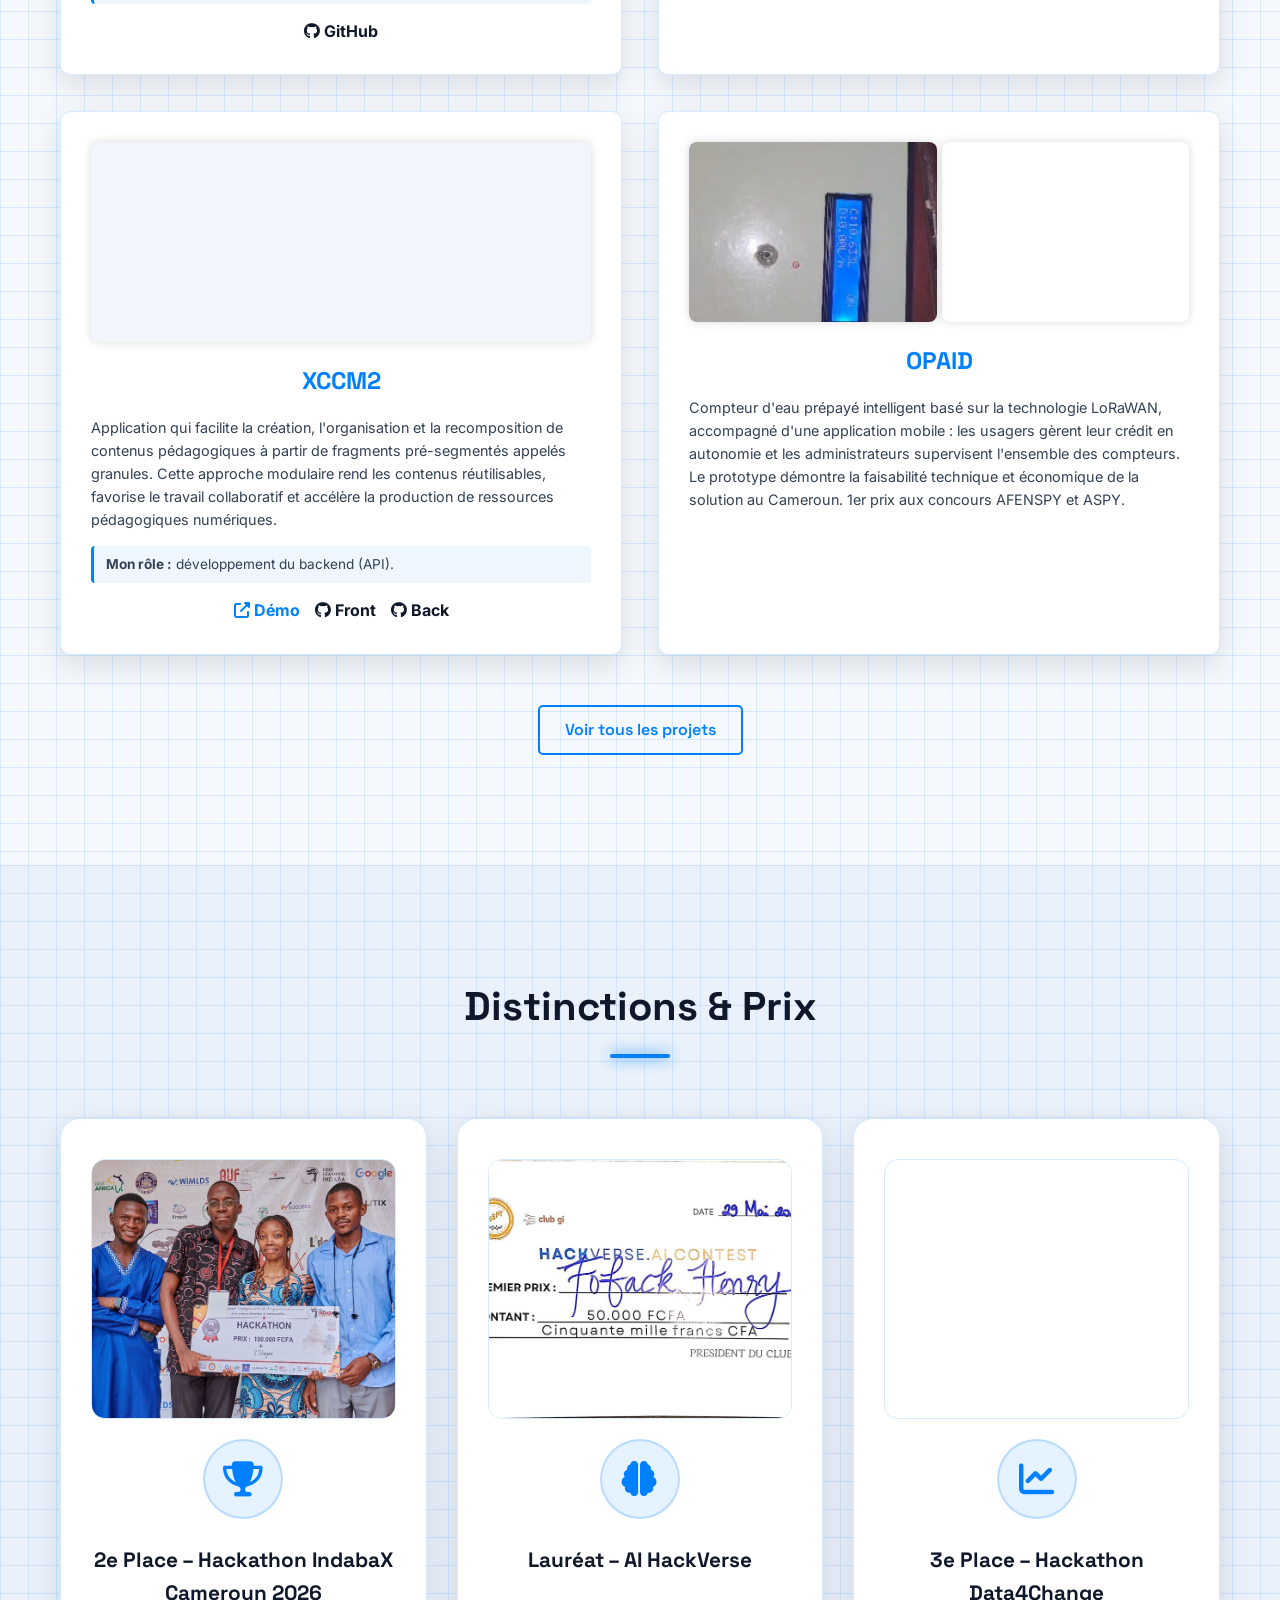
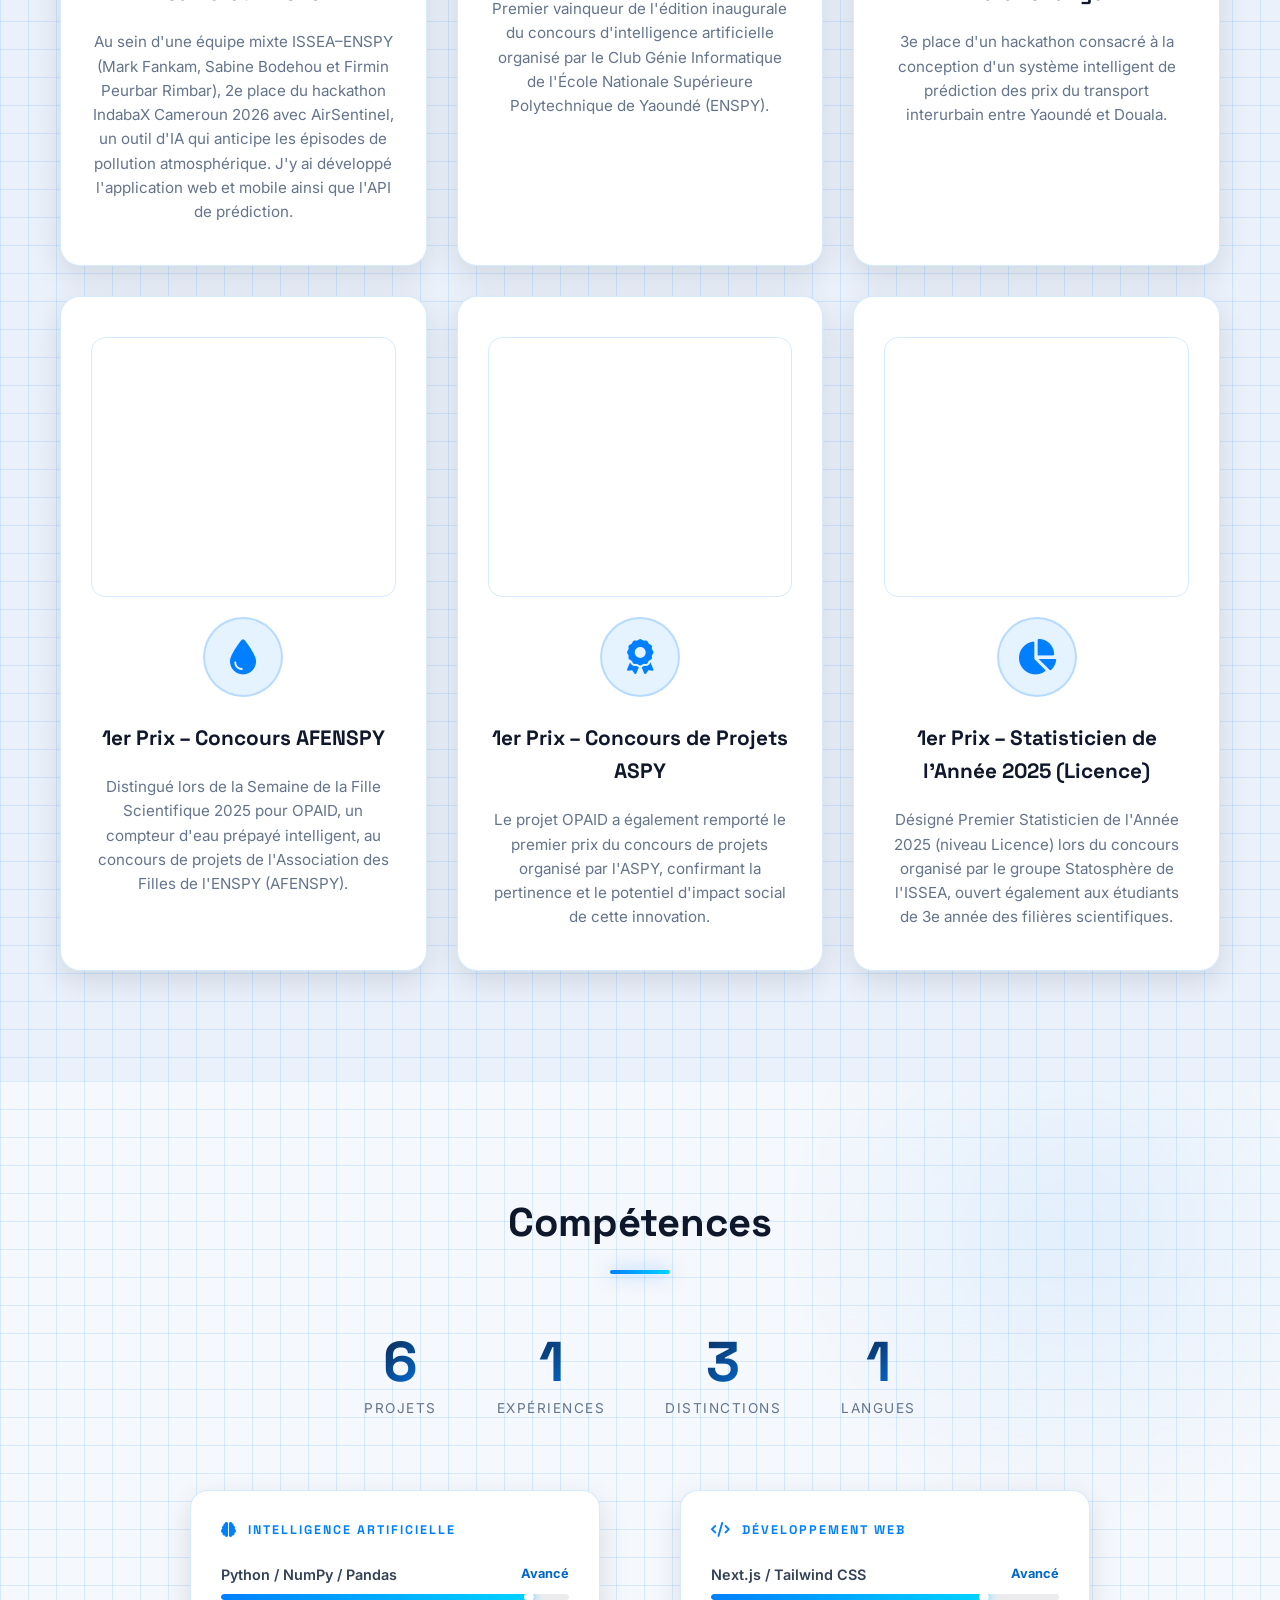
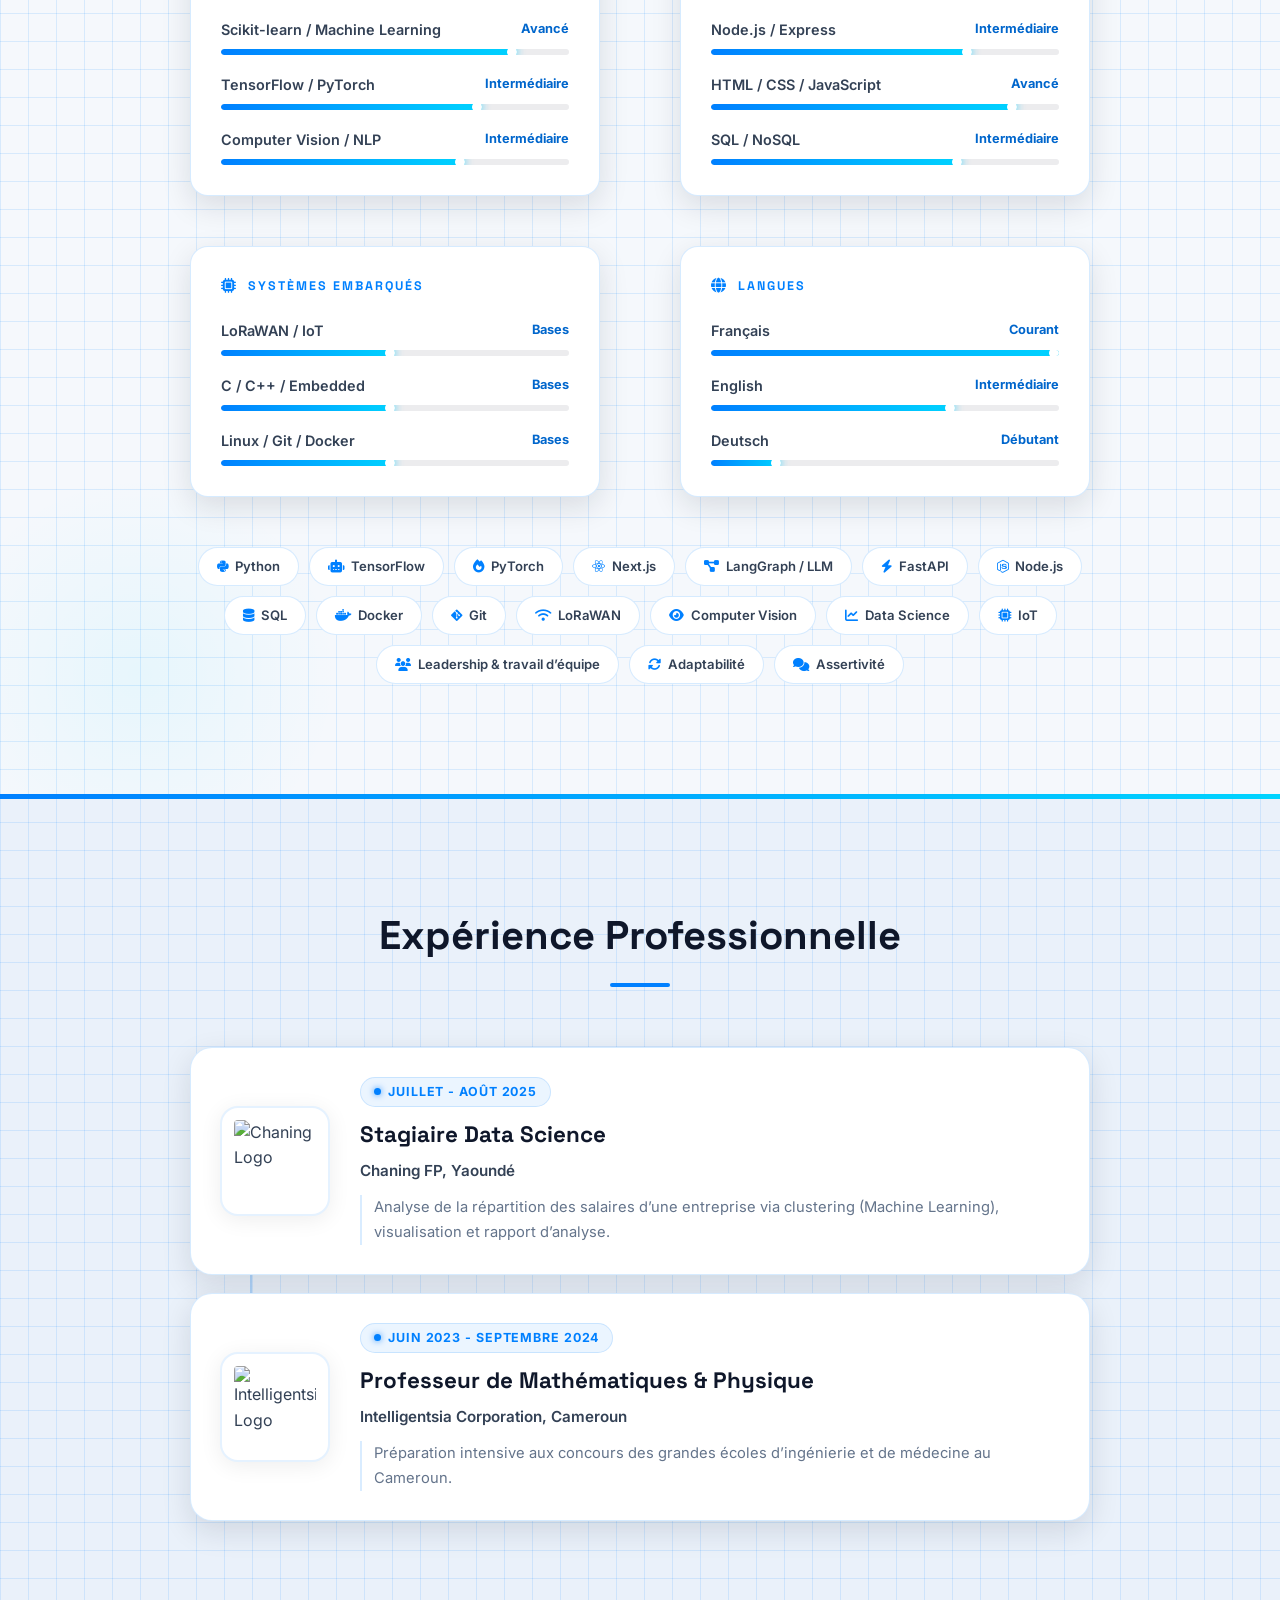
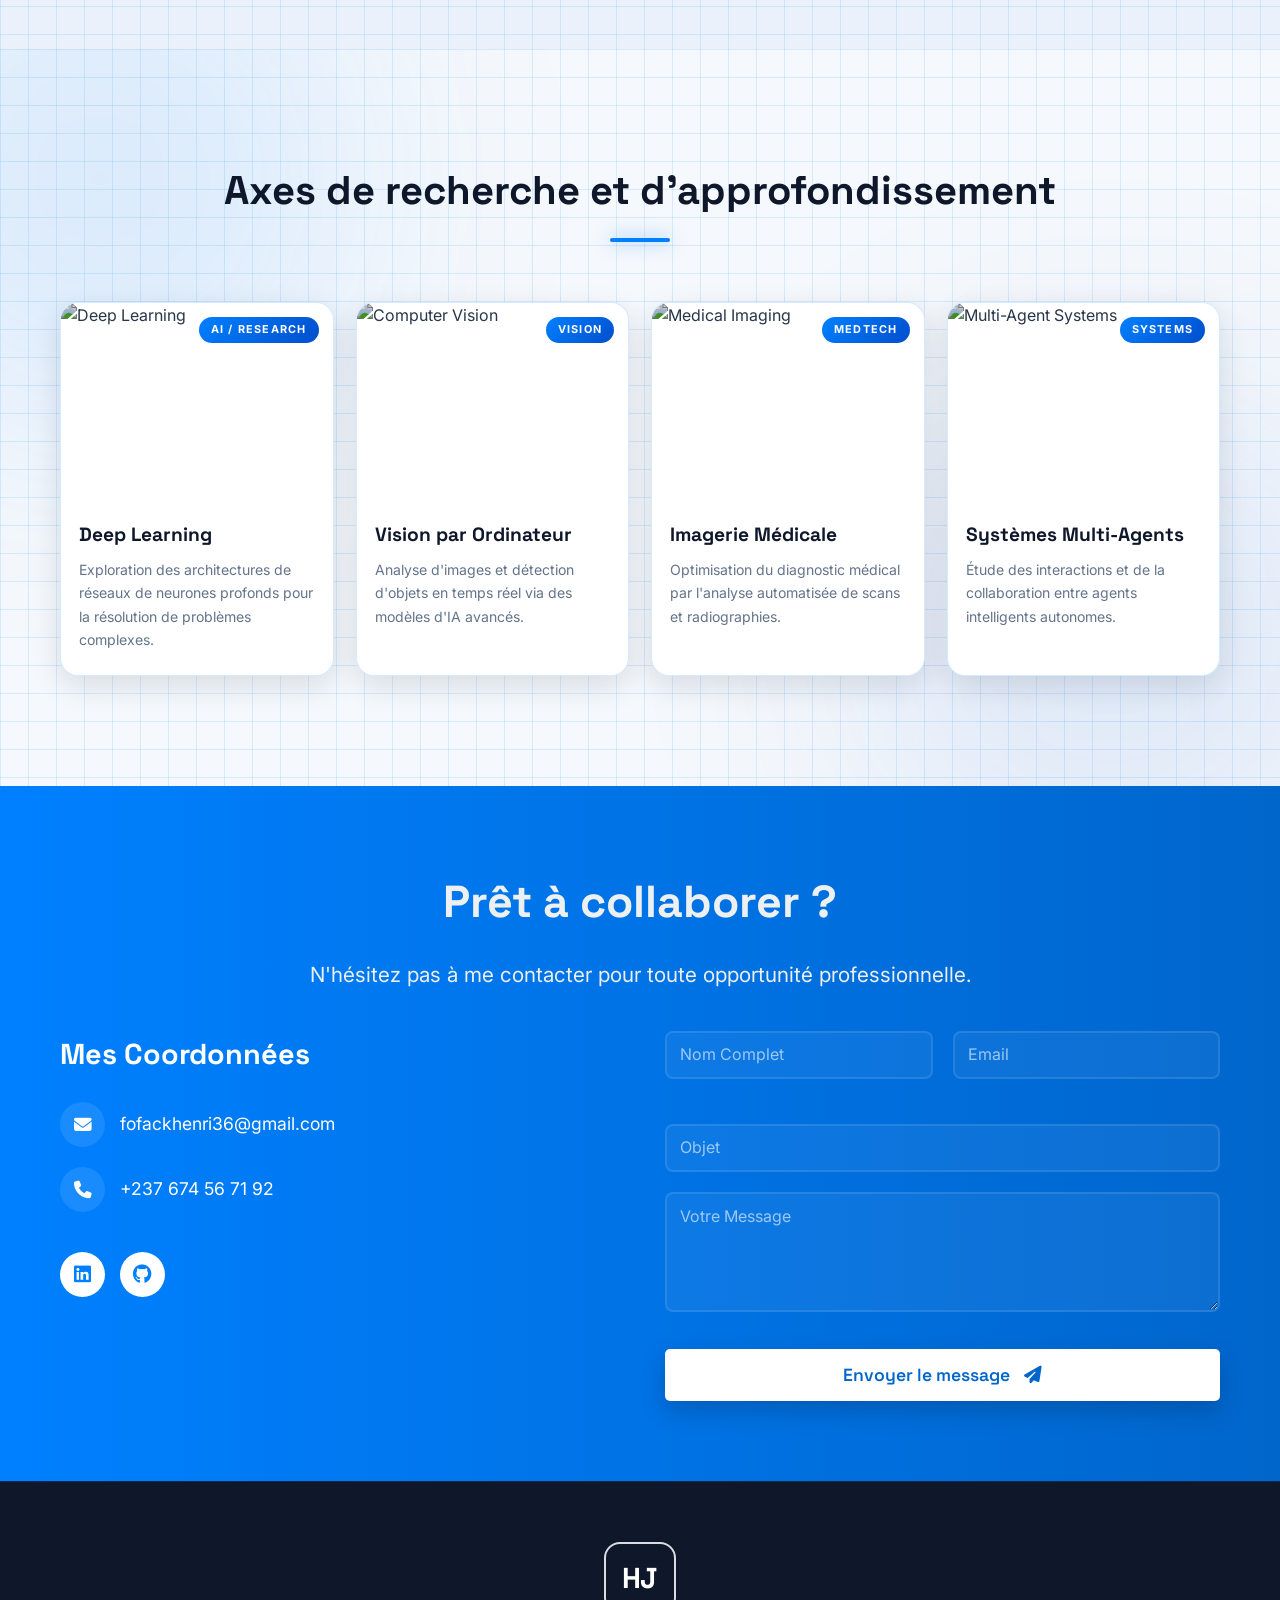
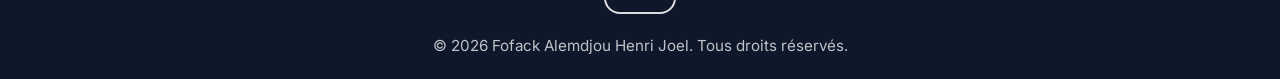
==== commit 5f600d9c: "Refonte du portfolio : contenu, thèmes clair/sombre et responsive - Positionnement : élève-ingénieur" ====
--- a/index.html
+++ b/index.html
@@ -1,601 +1,572 @@
-<!DOCTYPE html>
-<html lang="fr">
-
-<head>
-    <meta charset="UTF-8">
-    <meta name="viewport" content="width=device-width, initial-scale=1.0">
-    <meta name="description" content="Portfolio de Fofack Alemdjou Henri Joel - Ingénieur Informatique spécialisé en Data Science, Machine Learning et Deep Learning. Découvrez mes projets et mon parcours.">
-    <title data-i18n="page_title">Portfolio - Fofack Alemdjou Henri Joel</title>
-    <!-- Preconnect aux domaines externes -->
-    <link rel="preconnect" href="https://fonts.googleapis.com">
-    <link rel="preconnect" href="https://fonts.gstatic.com" crossorigin>
-    <link rel="preconnect" href="https://cdnjs.cloudflare.com">
-    <!-- Preload ressources critiques -->
-    <link rel="preload" href="css/style1.css" as="style">
-    <link rel="preload" href="https://fonts.googleapis.com/css2?family=Montserrat:wght@400;600;700;900&display=swap" as="style">
-    <link rel="preload" href="images/fofack.webp" as="image">
-    <!-- Inline critical CSS -->
-    <style>
-        :root { --primary-color: #0080ff; --background-light: #F4F6F8; }
-        body { font-family: 'Montserrat', sans-serif; background-color: var(--background-light); }
-    </style>
-    <!-- Styles -->
-    <link rel="stylesheet" href="css/style1.css">
-    <link rel="stylesheet" href="css/animations.css" media="print" onload="this.media='all'">
-    <link href="https://fonts.googleapis.com/css2?family=Montserrat:wght@400;600;700;900&display=swap" rel="stylesheet">
-    <link rel="stylesheet" href="https://cdnjs.cloudflare.com/ajax/libs/font-awesome/6.4.0/css/all.min.css" media="print" onload="this.media='all'">
-    <link rel="stylesheet" href="css/custom.css">
-</head>
-
-<body>
-    <!-- Scroll Progress Bar -->
-    <div id="scroll-progress"></div>
-
-    <!-- Back to Top -->
-    <button id="back-to-top" aria-label="Retour en haut"><i class="fas fa-chevron-up"></i></button>
-
-    <header class="navbar" style="background-color: var(--background-dark); padding: 5px 0;">
-        <div class="container">
-            <div class="logo">
-                <a href="index.html"><img src="images/logo.png" alt="Logo FAHJ" style="height: 40px; width: auto;"></a>
-            </div>
-            <nav class="mobile-nav" id="main-nav">
-                <ul>
-                    <li><a href="profil.html" data-i18n="nav_about">À propos</a></li>
-                    <li><a href="#projects" data-i18n="nav_projects">Projets</a></li>
-                    <li><a href="#experience" data-i18n="nav_experience">Expériences</a></li>
-                    <li><a href="#awards" data-i18n="nav_awards">Distinctions</a></li>
-                    <li><a href="#skills" data-i18n="nav_skills">Compétences</a></li>
-                    <li><a href="#development" data-i18n="nav_research">Recherches</a></li>
-                    <li><a href="#contact" data-i18n="nav_contact">Contact</a></li>
-                </ul>
-            </nav>
-            <button class="hamburger" id="hamburger-btn" aria-label="Menu" aria-expanded="false">
-                <span class="hamburger-bar"></span>
-                <span class="hamburger-bar"></span>
-                <span class="hamburger-bar"></span>
-            </button>
-            <div class="auth-buttons" style="display:flex; align-items:center;">
-                <div class="lang-dropdown">
-                    <button class="lang-btn" id="current-lang"><img src="https://flagcdn.com/w20/fr.png" alt="FR"
-                            width="20" style="margin-right:5px;"> FR ▼</button>
-                    <div class="lang-content">
-                        <button onclick="changeLang('fr')"><img src="https://flagcdn.com/w20/fr.png" alt="FR" width="20"
-                                style="margin-right:10px;"> Français</button>
-                        <button onclick="changeLang('en')"><img src="https://flagcdn.com/w20/gb.png" alt="EN" width="20"
-                                style="margin-right:10px;"> English</button>
-                        <button onclick="changeLang('de')"><img src="https://flagcdn.com/w20/de.png" alt="DE" width="20"
-                                style="margin-right:10px;"> Deutsch</button>
-                    </div>
-                </div>
-                <a href="Fofack_Henri_CV.pdf" target="_blank" class="btn btn-primary" data-i18n="btn_cv"
-                    style="margin-left: 20px; padding: 6px 15px; font-size: 0.9em;">Télécharger CV</a>
-            </div>
-        </div>
-    </header>
-
-    <section id="about" class="hero-section">
-        <div class="container">
-            <div class="hero-content fade-in-up" style="text-align: center; width: 100%; margin-top: 15vh;">
-                <h1 class="text-reveal"
-                    style="opacity: 1 !important; visibility: visible !important; text-shadow: 2px 2px 8px rgba(0,0,0,0.6); font-size: 4em;">
-                    FOFACK ALEMDJOU HENRI JOEL</h1>
-                <h2 class="fade-in-up delay-1 sparkle-text" data-i18n="hero_desc"
-                    style="font-size: 2.2em; font-weight: 700; margin-bottom: 20px;">
-                    Ingénieur et Développeur passionné par l'innovation technique.</h2>
-                <p class="fade-in-up delay-2 sparkle-text" data-i18n="hero_sub"
-                    style="font-size: 1.5em; font-weight: 600;">
-                    Découvrez mes projets et parcours professionnel.</p>
-            </div>
-        </div>
-        <div class="particles" id="particles"></div>
-        <!-- Scroll Down Indicator -->
-        <a href="#projects" class="scroll-indicator" aria-label="Défiler vers le bas">
-            <i class="fas fa-chevron-down"></i>
-        </a>
-    </section>
-
-    <section id="projects" class="features-section">
-        <div class="container">
-            <h2 class="section-title" data-i18n="projects_title">Mes Projets</h2>
-            <div class="feature-grid">
-
-                <div class="feature-item animate-on-scroll" data-delay="0">
-                    <img src="images/xccm2.jpg" alt="XCCM2" class="feature-img" width="900" height="410" loading="lazy" decoding="async">
-                    <h3>XCCM2</h3>
-                    <p data-i18n="proj_xccm2" style="text-align: justify; font-size: 0.9em;">Dans le cadre de ce projet,
-                        nous avons conçu et développé XCCM2 eXtended Content Composition Module, une application visant
-                        à faciliter la création, l'organisation et la recomposition de contenus pédagogiques à partir de
-                        fragments pré-segmentés appelés granules. Cette approche modulaire permet d’améliorer la
-                        réutilisabilité des contenus, de favoriser le travail collaboratif et d’optimiser le processus
-                        de production des ressources pédagogiques numériques.</p>
-                    <div style="margin-top: 15px; display: flex; gap: 10px; justify-content: center;">
-                        <a href="https://xccm-2.vercel.app" target="_blank"
-                            style="color: var(--primary-color); font-weight: bold; text-decoration: none;"><i
-                                class="fas fa-external-link-alt"></i> Démo</a>
-                        <a href="https://github.com/Zenbx/XCCM_2" target="_blank"
-                            style="color: var(--text-dark); font-weight: bold; text-decoration: none;"><i
-                                class="fab fa-github"></i> Front</a>
-                        <a href="https://github.com/Git-Tomson/XCCM2-API" target="_blank"
-                            style="color: var(--text-dark); font-weight: bold; text-decoration: none;"><i
-                                class="fab fa-github"></i> Back</a>
-                    </div>
-                </div>
-
-                <div class="feature-item animate-on-scroll" data-delay="100">
-                    <div class="project-images-combined">
-                        <img src="images/waterpaid.jpg" alt="Waterpaid App" width="500" height="978" loading="lazy" decoding="async">
-                        <img src="images/cartepcb.jpg" alt="Waterpaid PCB" width="800" height="600" loading="lazy" decoding="async">
-                    </div>
-                    <h3>Waterpaid</h3>
-                    <p data-i18n="proj_waterpaid" style="text-align: justify; font-size: 0.9em;">Compteur d’eau prépayé
-                        intelligent basé sur la technologie LoRaWAN. Ce système intègre une application mobile
-                        permettant aux utilisateurs de gérer leur crédit de manière autonome et aux administrateurs de
-                        superviser l’ensemble des compteurs déployés. Le prototype vise à démontrer la faisabilité
-                        technique et économique d’une telle solution dans le contexte camerounais.</p>
-                </div>
-
-                <div class="feature-item animate-on-scroll" data-delay="200">
-                    <img src="images/yowyob.jpg" alt="Yowyob" class="feature-img" width="900" height="389" loading="lazy" decoding="async">
-                    <h3>Yowyob Feedback</h3>
-                    <p data-i18n="proj_yowyob" style="text-align: justify; font-size: 0.9em;">Plateforme de prise en
-                        compte des avis et impressions des stagiaires d’une entreprise (basé sur un prototype existant).
-                    </p>
-                    <div style="margin-top: 15px; display: flex; gap: 10px; justify-content: center;">
-                        <a href="https://yowyob-feedback-frontend.vercel.app" target="_blank"
-                            style="color: var(--primary-color); font-weight: bold; text-decoration: none;"><i
-                                class="fas fa-external-link-alt"></i> Démo</a>
-                        <a href="https://github.com/ALEMDJOU/yowyob_feedback_frontend" target="_blank"
-                            style="color: var(--text-dark); font-weight: bold; text-decoration: none;"><i
-                                class="fab fa-github"></i> Front</a>
-                        <a href="https://github.com/Git-Tomson/YowYobFeedback_Backend" target="_blank"
-                            style="color: var(--text-dark); font-weight: bold; text-decoration: none;"><i
-                                class="fab fa-github"></i> Back</a>
-                    </div>
-                </div>
-
-                <div class="feature-item animate-on-scroll" data-delay="300">
-                    <img src="images/airsentinel.jpg" alt="AirSentinel" class="feature-img" width="258" height="561" loading="lazy" decoding="async">
-                    <h3>AirSentinel</h3>
-                    <p data-i18n="proj_airsentinel" style="text-align: justify; font-size: 0.9em;">AirSentinel représente une avancée majeure pour la santé publique au Cameroun. Grâce à l'intelligence artificielle, nous pouvons désormais anticiper les épisodes de pollution et protéger les populations les plus vulnérables.</p>
-                    <div style="margin-top: 15px; display: flex; gap: 10px; justify-content: center;">
-                        <a href="https://github.com/ALEMDJOU/AirSentinel2" target="_blank"
-                            style="color: var(--text-dark); font-weight: bold; text-decoration: none;"><i
-                                class="fab fa-github"></i> GitHub</a>
-                    </div>
-                </div>
-
-            </div>
-
-            <div style="text-align: center; margin-top: 50px;">
-                <a href="projets.html" class="btn btn-secondary" data-i18n="btn_see_all">Voir tous les projets</a>
-            </div>
-        </div>
-    </section>
-
-    <section id="awards" class="awards-section">
-        <div class="container">
-            <h2 class="section-title-alt" data-i18n="awards_title">Distinctions & Prix</h2>
-            <div class="awards-grid">
-                <div class="award-card animate-on-scroll" data-delay="0">
-                    <img src="images/Hackathon_Indabax.jpg" alt="Hackathon IndabaX 2026" class="award-img" width="900" height="599" loading="lazy" decoding="async">
-                    <div class="award-icon-wrapper">
-                        <i class="fas fa-trophy"></i>
-                    </div>
-                    <h3 data-i18n="award_1_title">2e Place – Hackathon IndabaX Cameroun 2026</h3>
-                    <p data-i18n="award_1_desc">Avec mon équipe de l'ISSEA (Mark Fankam, Sabine Bodehou et Firmin Peurbar Rimbar), j'ai décroché la 2e place du hackathon IndabaX Cameroun 2026 grâce à AirSentinel, un outil d'intelligence artificielle dédié à l'anticipation des épisodes de pollution atmosphérique.</p>
-                </div>
-                <div class="award-card animate-on-scroll" data-delay="100">
-                    <img src="images/AI_Hackverse.jpg" alt="AI HackVerse" class="award-img" width="800" height="561" loading="lazy" decoding="async">
-                    <div class="award-icon-wrapper">
-                        <i class="fas fa-brain"></i>
-                    </div>
-                    <h3 data-i18n="award_2_title">Lauréat – AI HackVerse</h3>
-                    <p data-i18n="award_2_desc">Premier vainqueur de l'édition inaugurale du concours d'intelligence artificielle organisé par le Club Génie Informatique de l'École Nationale Supérieure Polytechnique de Yaoundé (ENSPY).</p>
-                </div>
-                <div class="award-card animate-on-scroll" data-delay="200">
-                    <img src="images/HackathonData4Change.jpg" alt="Hackathon Data4Change" class="award-img" width="700" height="933" loading="lazy" decoding="async">
-                    <div class="award-icon-wrapper">
-                        <i class="fas fa-chart-line"></i>
-                    </div>
-                    <h3 data-i18n="award_3_title">3e Place – Hackathon Data4Change</h3>
-                    <p data-i18n="award_3_desc">Décroché la 3e place du hackathon organisé par le parti politique MPS, portant sur la conception d'un système intelligent de prédiction des prix du transport inter-urbain entre les villes de Yaoundé et Douala.</p>
-                </div>
-                <div class="award-card animate-on-scroll" data-delay="300">
-                    <img src="images/ProjetAFENSPY.jpeg" alt="Concours AFENSPY" class="award-img" width="800" height="600" loading="lazy" decoding="async">
-                    <div class="award-icon-wrapper">
-                        <i class="fas fa-tint"></i>
-                    </div>
-                    <h3 data-i18n="award_4_title">1er Prix – Concours AFENSPY</h3>
-                    <p data-i18n="award_4_desc">Distingué lors de la Semaine de la Fille Scientifique 2025 pour OPAID, un compteur d'eau prépayé intelligent, au concours de projets de l'Association des Filles de l'ENSPY (AFENSPY).</p>
-                </div>
-                <div class="award-card animate-on-scroll" data-delay="400">
-                    <img src="images/ProjetASPY.jpg" alt="Concours de Projets ASPY" class="award-img" width="800" height="564" loading="lazy" decoding="async">
-                    <div class="award-icon-wrapper">
-                        <i class="fas fa-award"></i>
-                    </div>
-                    <h3 data-i18n="award_5_title">1er Prix – Concours de Projets ASPY</h3>
-                    <p data-i18n="award_5_desc">Le projet OPAID a également remporté le premier prix du concours de projets organisé par l'ASPY, confirmant la pertinence et le potentiel d'impact social de cette innovation.</p>
-                </div>
-                <div class="award-card animate-on-scroll" data-delay="500">
-                    <img src="images/PrixStatosphere.jpg" alt="Prix du Statisticien de l'Année 2025" class="award-img" width="800" height="1066" loading="lazy" decoding="async">
-                    <div class="award-icon-wrapper">
-                        <i class="fas fa-chart-pie"></i>
-                    </div>
-                    <h3 data-i18n="award_6_title">1er Prix – Statisticien de l'Année 2025 (Licence)</h3>
-                    <p data-i18n="award_6_desc">Désigné Premier Statisticien de l'Année 2025 (niveau Licence) lors du concours organisé par le groupe Statosphère de l'ISSEA.</p>
-                </div>
-            </div>
-        </div>
-    </section>
-
-    <!-- SECTION SKILLS -->
-    <section id="skills" class="skills-section">
-        <div class="container">
-            <h2 class="section-title-alt" data-i18n="skills_title">Compétences</h2>
-
-            <!-- Stats counters -->
-            <div class="stats-row">
-                <div class="stat-item animate-on-scroll" data-delay="0">
-                    <span class="stat-number" data-target="4" id="stat-projects">0</span>
-                    <span class="stat-label" data-i18n="stat_projects">Projets</span>
-                </div>
-                <div class="stat-item animate-on-scroll" data-delay="100">
-                    <span class="stat-number" data-target="2" id="stat-exp">0</span>
-                    <span class="stat-label" data-i18n="stat_exp">Expériences</span>
-                </div>
-                <div class="stat-item animate-on-scroll" data-delay="200">
-                    <span class="stat-number" data-target="3" id="stat-awards">0</span>
-                    <span class="stat-label" data-i18n="stat_awards">Distinctions</span>
-                </div>
-                <div class="stat-item animate-on-scroll" data-delay="300">
-                    <span class="stat-number" data-target="3" id="stat-langs">0</span>
-                    <span class="stat-label" data-i18n="stat_langs">Langues</span>
-                </div>
-            </div>
-
-            <!-- Skills grid -->
-            <div class="skills-grid">
-
-                <!-- AI / ML -->
-                <div class="skills-category animate-on-scroll" data-delay="0">
-                    <div class="skills-category-title"><i class="fas fa-brain"></i> <span data-i18n="skills_ai">Intelligence Artificielle</span></div>
-                    <div class="skill-item">
-                        <div class="skill-header">
-                            <span class="skill-name">Python / NumPy / Pandas</span>
-                            <span class="skill-percent">90%</span>
-                        </div>
-                        <div class="skill-bar-track"><div class="skill-bar-fill" data-width="90"></div></div>
-                    </div>
-                    <div class="skill-item">
-                        <div class="skill-header">
-                            <span class="skill-name">Scikit-learn / Machine Learning</span>
-                            <span class="skill-percent">85%</span>
-                        </div>
-                        <div class="skill-bar-track"><div class="skill-bar-fill" data-width="85"></div></div>
-                    </div>
-                    <div class="skill-item">
-                        <div class="skill-header">
-                            <span class="skill-name">TensorFlow / PyTorch</span>
-                            <span class="skill-percent">75%</span>
-                        </div>
-                        <div class="skill-bar-track"><div class="skill-bar-fill" data-width="75"></div></div>
-                    </div>
-                    <div class="skill-item">
-                        <div class="skill-header">
-                            <span class="skill-name">Computer Vision / NLP</span>
-                            <span class="skill-percent">70%</span>
-                        </div>
-                        <div class="skill-bar-track"><div class="skill-bar-fill" data-width="70"></div></div>
-                    </div>
-                </div>
-
-                <!-- Web Development -->
-                <div class="skills-category animate-on-scroll" data-delay="150">
-                    <div class="skills-category-title"><i class="fas fa-code"></i> <span data-i18n="skills_web">Développement Web</span></div>
-                    <div class="skill-item">
-                        <div class="skill-header">
-                            <span class="skill-name">Next.js / Tailwind CSS</span>
-                            <span class="skill-percent">80%</span>
-                        </div>
-                        <div class="skill-bar-track"><div class="skill-bar-fill" data-width="80"></div></div>
-                    </div>
-                    <div class="skill-item">
-                        <div class="skill-header">
-                            <span class="skill-name">Node.js / Express</span>
-                            <span class="skill-percent">75%</span>
-                        </div>
-                        <div class="skill-bar-track"><div class="skill-bar-fill" data-width="75"></div></div>
-                    </div>
-                    <div class="skill-item">
-                        <div class="skill-header">
-                            <span class="skill-name">HTML / CSS / JavaScript</span>
-                            <span class="skill-percent">88%</span>
-                        </div>
-                        <div class="skill-bar-track"><div class="skill-bar-fill" data-width="88"></div></div>
-                    </div>
-                    <div class="skill-item">
-                        <div class="skill-header">
-                            <span class="skill-name">SQL / NoSQL</span>
-                            <span class="skill-percent">72%</span>
-                        </div>
-                        <div class="skill-bar-track"><div class="skill-bar-fill" data-width="72"></div></div>
-                    </div>
-                </div>
-
-                <!-- Systems & Embedded -->
-                <div class="skills-category animate-on-scroll" data-delay="300">
-                    <div class="skills-category-title"><i class="fas fa-microchip"></i> <span data-i18n="skills_sys">Systèmes Embarqués</span></div>
-                    <div class="skill-item">
-                        <div class="skill-header">
-                            <span class="skill-name">LoRaWAN / IoT</span>
-                            <span class="skill-percent">50%</span>
-                        </div>
-                        <div class="skill-bar-track"><div class="skill-bar-fill" data-width="50"></div></div>
-                    </div>
-                    <div class="skill-item">
-                        <div class="skill-header">
-                            <span class="skill-name">C / C++ / Embedded</span>
-                            <span class="skill-percent">50%</span>
-                        </div>
-                        <div class="skill-bar-track"><div class="skill-bar-fill" data-width="50"></div></div>
-                    </div>
-                    <div class="skill-item">
-                        <div class="skill-header">
-                            <span class="skill-name">Linux / Git / Docker</span>
-                            <span class="skill-percent">50%</span>
-                        </div>
-                        <div class="skill-bar-track"><div class="skill-bar-fill" data-width="50"></div></div>
-                    </div>
-                </div>
-
-                <!-- Soft skills / Langues -->
-                <div class="skills-category animate-on-scroll" data-delay="450">
-                    <div class="skills-category-title"><i class="fas fa-globe"></i> <span data-i18n="skills_soft">Langues & Soft Skills</span></div>
-                    <div class="skill-item">
-                        <div class="skill-header">
-                            <span class="skill-name">Français</span>
-                            <span class="skill-percent">100%</span>
-                        </div>
-                        <div class="skill-bar-track"><div class="skill-bar-fill" data-width="100"></div></div>
-                    </div>
-                    <div class="skill-item">
-                        <div class="skill-header">
-                            <span class="skill-name">English</span>
-                            <span class="skill-percent">70%</span>
-                        </div>
-                        <div class="skill-bar-track"><div class="skill-bar-fill" data-width="70"></div></div>
-                    </div>
-                    <div class="skill-item">
-                        <div class="skill-header">
-                            <span class="skill-name">Deutsch</span>
-                            <span class="skill-percent">20%</span>
-                        </div>
-                        <div class="skill-bar-track"><div class="skill-bar-fill" data-width="20"></div></div>
-                    </div>
-                    <div class="skill-item">
-                        <div class="skill-header">
-                            <span class="skill-name">Leadership / Travail d’équipe</span>
-                            <span class="skill-percent">90%</span>
-                        </div>
-                        <div class="skill-bar-track"><div class="skill-bar-fill" data-width="90"></div></div>
-                    </div>
-                    <div class="skill-item">
-                        <div class="skill-header">
-                            <span class="skill-name">Adaptabilité</span>
-                            <span class="skill-percent">80%</span>
-                        </div>
-                        <div class="skill-bar-track"><div class="skill-bar-fill" data-width="80"></div></div>
-                    </div>
-                    <div class="skill-item">
-                        <div class="skill-header">
-                            <span class="skill-name">Assertivité</span>
-                            <span class="skill-percent">80%</span>
-                        </div>
-                        <div class="skill-bar-track"><div class="skill-bar-fill" data-width="80"></div></div>
-                    </div>
-                </div>
-
-            </div>
-
-            <!-- Skill tags -->
-            <div class="skills-tags">
-                <span class="skill-tag"><i class="fas fa-brain"></i> AI Engineer</span>
-                <span class="skill-tag"><i class="fab fa-python"></i> Python</span>
-                <span class="skill-tag"><i class="fas fa-robot"></i> TensorFlow</span>
-                <span class="skill-tag"><i class="fas fa-fire"></i> PyTorch</span>
-                <span class="skill-tag"><i class="fab fa-react"></i> Next.js</span>
-                <span class="skill-tag"><i class="fab fa-node-js"></i> Node.js</span>
-                <span class="skill-tag"><i class="fas fa-database"></i> SQL</span>
-                <span class="skill-tag"><i class="fab fa-docker"></i> Docker</span>
-                <span class="skill-tag"><i class="fab fa-git-alt"></i> Git</span>
-                <span class="skill-tag"><i class="fas fa-wifi"></i> LoRaWAN</span>
-                <span class="skill-tag"><i class="fas fa-eye"></i> Computer Vision</span>
-                <span class="skill-tag"><i class="fas fa-chart-line"></i> Data Science</span>
-                <span class="skill-tag"><i class="fas fa-microchip"></i> IoT</span>
-            </div>
-
-        </div>
-    </section>
-
-    <section id="experience" class="experience-section">
-        <div class="container">
-            <h2 class="section-title-alt" data-i18n="exp_title">Expérience Professionnelle</h2>
-            <div class="experience-list">
-                <!-- Chaning FP -->
-                <div class="experience-card animate-on-scroll" data-delay="0">
-                    <img src="images/chaning.jpg" alt="Chaning Logo" class="exp-logo" width="310" height="162" loading="lazy" decoding="async">
-                    <div class="exp-details">
-                        <span class="exp-date" data-i18n="exp_chaning_date">Juillet - Août 2025</span>
-                        <h3 data-i18n="exp_chaning">Stagiaire Data Science</h3>
-                        <div class="exp-org" data-i18n="exp_chaning_org">Chaning FP, Yaoundé</div>
-                        <p class="exp-desc" data-i18n="exp_chaning_desc">Analyse de la répartition des salaires d’une
-                            entreprise par des méthodes de Machine Learning...</p>
-                    </div>
-                </div>
-
-                <!-- Intelligentsia -->
-                <div class="experience-card animate-on-scroll" data-delay="100">
-                    <img src="images/inteligentsia.png" alt="Intelligentsia Logo" class="exp-logo" width="225" height="225" loading="lazy" decoding="async">
-                    <div class="exp-details">
-                        <span class="exp-date" data-i18n="exp_intelligentsia_date">2023 - 2024</span>
-                        <h3 data-i18n="exp_intelligentsia">Professeur de Mathématiques & Physique</h3>
-                        <div class="exp-org" data-i18n="exp_intelligentsia_org">Intelligentsia Corporation, Cameroun
-                        </div>
-                        <p class="exp-desc" data-i18n="exp_intelligentsia_desc">Préparation intensive aux concours des
-                            écoles d'ingénierie et de médecine au Cameroun.</p>
-                    </div>
-                </div>
-            </div>
-        </div>
-    </section>
-
-    <section id="development" class="dev-section">
-        <div class="container">
-            <h2 class="section-title-alt" data-i18n="dev_title">Sujets en cours de recherche</h2>
-            <div class="feature-grid">
-                <!-- Deep Learning e-->
-                <div class="dev-item animate-on-scroll" data-delay="0">
-                    <div class="dev-badge">AI / Research</div>
-                    <div class="dev-img-container">
-                        <img src="https://images.unsplash.com/photo-1677442136019-21780ecad995?auto=format&fit=crop&q=60&w=500"
-                            loading="lazy" decoding="async" alt="Deep Learning">
-                    </div>
-                    <div class="dev-content">
-                        <h3 data-i18n="dev_deep_learning">Deep Learning</h3>
-                        <p data-i18n="dev_deep_learning_desc">Exploration des architectures de réseaux de neurones
-                            profonds pour la résolution de problèmes complexes.</p>
-                    </div>
-                </div>
-
-                <!-- Computer Vision -->
-                <div class="dev-item animate-on-scroll" data-delay="100">
-                    <div class="dev-badge">Vision</div>
-                    <div class="dev-img-container">
-                        <img src="https://images.unsplash.com/photo-1555949963-ff9fe0c870eb?auto=format&fit=crop&q=60&w=500"
-                            loading="lazy" decoding="async" alt="Computer Vision">
-                    </div>
-                    <div class="dev-content">
-                        <h3 data-i18n="dev_computer_vision">Vision par Ordinateur</h3>
-                        <p data-i18n="dev_computer_vision_desc">Analyse d'images et détection d'objets en temps réel via
-                            des modèles d'IA avancés.</p>
-                    </div>
-                </div>
-
-                <!-- Medical u Imaging -->
-                <div class="dev-item animate-on-scroll" data-delay="200">
-                    <div class="dev-badge">MedTech</div>
-                    <div class="dev-img-container">
-                        <img src="https://images.unsplash.com/photo-1530210124550-912dc1381cb8?auto=format&fit=crop&q=60&w=500"
-                            loading="lazy" decoding="async" alt="Medical Imaging">
-                    </div>
-                    <div class="dev-content">
-                        <h3 data-i18n="dev_medical_imaging">Imagerie Médicale</h3>
-                        <p data-i18n="dev_medical_imaging_desc">Optimisation du diagnostic médical par l'analyse
-                            automatisée de scans et radiographies.</p>
-                    </div>
-                </div>
-
-                <!-- Multi-agent Systems -->
-                <div class="dev-item animate-on-scroll" data-delay="300">
-                    <div class="dev-badge">Systems</div>
-                    <div class="dev-img-container">
-                        <img src="https://images.unsplash.com/photo-1550751827-4bd374c3f58b?auto=format&fit=crop&q=60&w=500"
-                            loading="lazy" decoding="async" alt="Multi-Agent Systems">
-                    </div>
-                    <div class="dev-content">
-                        <h3 data-i18n="dev_multi_agent">Systèmes Multi-Agents</h3>
-                        <p data-i18n="dev_multi_agent_desc">Étude des interactions et de la collaboration entre agents
-                            intelligents autonomes.</p>
-                    </div>
-                </div>
-            </div>
-        </div>
-    </section>
-
-    <section id="contact" class="cta-section" style="padding: 80px 0;">
-        <div class="container">
-            <h2 class="pulse" data-i18n="contact_title">Prêt à collaborer ?</h2>
-            <p data-i18n="contact_desc" style="margin-bottom: 40px;">N'hésitez pas à me contacter pour toute opportunité
-                professionnelle.</p>
-
-            <div class="contact-wrapper">
-                <div class="contact-info-v2">
-                    <h3 style="color: white; margin-bottom: 25px; font-size: 1.8em;" data-i18n="contact_info_title">Mes
-                        Coordonnées</h3>
-                    <div style="display: flex; flex-direction: column; gap: 20px;">
-                        <a href="mailto:fofackhenri36@gmail.com" class="contact-item-v2"
-                            style="display: flex; align-items: center; gap: 15px; color: white; text-decoration: none; font-size: 1.1em;">
-                            <span
-                                style="width: 45px; height: 45px; background: rgba(255,255,255,0.1); display: flex; align-items: center; justify-content: center; border-radius: 50%;"><i
-                                    class="fas fa-envelope"></i></span>
-                            fofackhenri36@gmail.com
-                        </a>
-                        <a href="tel:+237674567192" class="contact-item-v2"
-                            style="display: flex; align-items: center; gap: 15px; color: white; text-decoration: none; font-size: 1.1em;">
-                            <span
-                                style="width: 45px; height: 45px; background: rgba(255,255,255,0.1); display: flex; align-items: center; justify-content: center; border-radius: 50%;"><i
-                                    class="fas fa-phone"></i></span>
-                            +237 674 56 71 92
-                        </a>
-                        <div class="social-links-v2" style="display: flex; gap: 15px; margin-top: 20px;">
-                            <a href="https://linkedin.com/in/henri-fofack-250b1b320" target="_blank"
-                                style="width: 45px; height: 45px; background: white; color: var(--primary-color); display: flex; align-items: center; justify-content: center; border-radius: 50%; font-size: 1.2em; transition: all 0.3s;"><i
-                                    class="fab fa-linkedin"></i></a>
-                            <a href="https://github.com/ALEMDJOU" target="_blank"
-                                style="width: 45px; height: 45px; background: white; color: var(--primary-color); display: flex; align-items: center; justify-content: center; border-radius: 50%; font-size: 1.2em; transition: all 0.3s;"><i
-                                    class="fab fa-github"></i></a>
-                        </div>
-                    </div>
-                </div>
-
-                <div class="contact-form-container">
-                    <form id="contactForm" action="https://formspree.io/f/mjgakkzw" method="POST" class="modern-form">
-                        <div class="form-row">
-                            <div class="form-group">
-                                <input type="text" id="name" name="name" required placeholder=" " class="form-input">
-                                <label for="name" data-i18n="form_name">Nom Complet</label>
-                            </div>
-                            <div class="form-group">
-                                <input type="email" id="email" name="_replyto" required placeholder=" "
-                                    class="form-input">
-                                <label for="email" data-i18n="form_email">Email</label>
-                            </div>
-                        </div>
-                        <div class="form-group" style="margin-bottom: 20px;">
-                            <input type="text" id="subject" name="subject" required placeholder=" " class="form-input">
-                            <label for="subject" data-i18n="form_subject">Objet</label>
-                        </div>
-                        <div class="form-group" style="margin-bottom: 30px;">
-                            <textarea id="message" name="message" required placeholder=" " class="form-input"
-                                style="min-height: 120px; resize: vertical;"></textarea>
-                            <label for="message" data-i18n="form_message">Votre Message</label>
-                        </div>
-                        <button type="submit" class="btn btn-primary btn-large"
-                            style="width: 100%; background: var(--background-dark); border: 2px solid white;"
-                            data-i18n="form_submit">
-                            Envoyer le message <i class="fas fa-paper-plane" style="margin-left: 10px;"></i>
-                        </button>
-                    </form>
-                </div>
-            </div>
-        </div>
-    </section>
-
-    <footer class="footer">
-        <div class="container">
-            <div style="text-align: center; margin-bottom: 20px;">
-                <a href="index.html"><img src="images/logo.png" alt="Logo FAHJ" style="height: 100px; width: auto;" width="400" height="364" loading="lazy" decoding="async"></a>
-            </div>
-            <div class="footer-bottom" style="text-align:center;">
-                <p>&copy; 2026 Fofack Alemdjou Henri Joel. <span data-i18n="footer_rights">Tous droits réservés.</span>
-                </p>
-            </div>
-        </div>
-    </footer>
-
-    <script src="js/script.js"></script>
-    <script src="js/translations.js"></script>
-</body>
-
+<!DOCTYPE html>
+<html lang="fr">
+
+<head>
+    <meta charset="UTF-8">
+    <meta name="viewport" content="width=device-width, initial-scale=1.0">
+    <meta name="color-scheme" content="light dark">
+    <meta name="theme-color" content="#f5f8fc">
+    <script>
+        // Applique le thème avant l'affichage pour éviter un flash de couleurs
+        (function () {
+            var t = null;
+            try { t = localStorage.getItem('portfolio_theme'); } catch (e) { }
+            if (t !== 'light' && t !== 'dark') {
+                t = window.matchMedia && window.matchMedia('(prefers-color-scheme: dark)').matches ? 'dark' : 'light';
+            }
+            document.documentElement.setAttribute('data-theme', t);
+        })();
+    </script>
+    <meta name="description" content="Portfolio de Fofack Alemdjou Henri Joel - Élève-ingénieur en Génie Informatique à l'ENSPY, passionné de Data Science et d'Intelligence Artificielle. Découvrez mes projets et mon parcours.">
+    <meta property="og:type" content="website">
+    <meta property="og:title" content="Fofack Alemdjou Henri Joel - Portfolio">
+    <meta property="og:description" content="Élève-ingénieur en Génie Informatique (ENSPY) · Data Science & IA · 6 distinctions en hackathons et concours.">
+    <meta property="og:url" content="https://portfoliofofackhenri.vercel.app/">
+    <meta property="og:image" content="https://portfoliofofackhenri.vercel.app/images/fofack-og.jpg">
+    <title data-i18n="page_title">Portfolio - Fofack Alemdjou Henri Joel</title>
+    <link rel="icon" type="image/svg+xml" href="images/favicon.svg">
+    <!-- Preconnect aux domaines externes -->
+    <link rel="preconnect" href="https://fonts.googleapis.com">
+    <link rel="preconnect" href="https://fonts.gstatic.com" crossorigin>
+    <link rel="preconnect" href="https://cdnjs.cloudflare.com">
+    <!-- Preload ressources critiques -->
+    <link rel="preload" href="css/style1.css" as="style">
+    <link rel="preload" href="https://fonts.googleapis.com/css2?family=Inter:wght@400;500;600&family=Space+Grotesk:wght@500;600;700&display=swap" as="style">
+    <!-- Inline critical CSS -->
+    <style>
+        :root { --primary-color: #0080ff; --background-light: #F4F6F8; }
+        body { font-family: 'Inter', sans-serif; background-color: var(--background-light); }
+    </style>
+    <!-- Styles -->
+    <link rel="stylesheet" href="css/style1.css">
+    <link rel="stylesheet" href="css/animations.css" media="print" onload="this.media='all'">
+    <link href="https://fonts.googleapis.com/css2?family=Inter:wght@400;500;600&family=Space+Grotesk:wght@500;600;700&display=swap" rel="stylesheet">
+    <link rel="stylesheet" href="https://cdnjs.cloudflare.com/ajax/libs/font-awesome/6.4.0/css/all.min.css" media="print" onload="this.media='all'">
+    <link rel="stylesheet" href="css/custom.css">
+    <link rel="stylesheet" href="css/theme.css">
+</head>
+
+<body>
+    <!-- Scroll Progress Bar -->
+    <div id="scroll-progress"></div>
+
+    <!-- Back to Top -->
+    <button id="back-to-top" aria-label="Retour en haut"><i class="fas fa-chevron-up"></i></button>
+
+    <header class="navbar" style="background-color: var(--background-dark); padding: 5px 0;">
+        <div class="container">
+            <div class="logo">
+                <a href="index.html" class="monogram" aria-label="Henri Joel – Accueil">HJ</a>
+            </div>
+            <nav class="mobile-nav" id="main-nav">
+                <ul>
+                    <li><a href="profil.html" data-i18n="nav_about">À propos</a></li>
+                    <li><a href="#projects" data-i18n="nav_projects">Projets</a></li>
+                    <li><a href="#experience" data-i18n="nav_experience">Expériences</a></li>
+                    <li><a href="#awards" data-i18n="nav_awards">Distinctions</a></li>
+                    <li><a href="#skills" data-i18n="nav_skills">Compétences</a></li>
+                    <li><a href="#development" data-i18n="nav_research">Recherches</a></li>
+                    <li><a href="#contact" data-i18n="nav_contact">Contact</a></li>
+                    <li class="nav-cv-item"><a href="Fofack_Henri_CV.pdf" target="_blank" rel="noopener" data-i18n="btn_cv">Télécharger CV</a></li>
+                </ul>
+            </nav>
+            <button class="hamburger" id="hamburger-btn" aria-label="Menu" aria-expanded="false">
+                <span class="hamburger-bar"></span>
+                <span class="hamburger-bar"></span>
+                <span class="hamburger-bar"></span>
+            </button>
+            <div class="auth-buttons" style="display:flex; align-items:center; gap: 10px;">
+                <button class="theme-toggle" id="theme-toggle" type="button" aria-label="Activer le mode sombre"><i class="fas fa-moon"></i></button>
+                <div class="lang-dropdown">
+                    <button class="lang-btn" id="current-lang"><img src="https://flagcdn.com/w20/fr.png" alt="FR"
+                            width="20" style="margin-right:5px;"> FR ▼</button>
+                    <div class="lang-content">
+                        <button onclick="changeLang('fr')"><img src="https://flagcdn.com/w20/fr.png" alt="FR" width="20"
+                                style="margin-right:10px;"> Français</button>
+                        <button onclick="changeLang('en')"><img src="https://flagcdn.com/w20/gb.png" alt="EN" width="20"
+                                style="margin-right:10px;"> English</button>
+                        <button onclick="changeLang('de')"><img src="https://flagcdn.com/w20/de.png" alt="DE" width="20"
+                                style="margin-right:10px;"> Deutsch</button>
+                    </div>
+                </div>
+                <a href="Fofack_Henri_CV.pdf" target="_blank" class="btn btn-primary" data-i18n="btn_cv" style="padding: 6px 15px; font-size: 0.9em;">Télécharger CV</a>
+            </div>
+        </div>
+    </header>
+
+    <section id="about" class="hero-section">
+        <canvas class="hero-grid-canvas" id="hero-grid" aria-hidden="true"></canvas>
+        <div class="container">
+            <div class="hero-content fade-in-up">
+                <h1 class="text-reveal" id="hero-name">FOFACK ALEMDJOU HENRI JOEL</h1>
+                <h2 class="fade-in-up delay-1 sparkle-text" data-i18n="hero_desc">Élève-ingénieur en Génie Informatique à l'ENSPY</h2>
+                <p class="fade-in-up delay-2 sparkle-text" data-i18n="hero_sub">Formation généraliste · Passionné de Data Science &amp; d'Intelligence Artificielle</p>
+            </div>
+        </div>
+        <!-- Scroll Down Indicator -->
+        <a href="#projects" class="scroll-indicator" aria-label="Défiler vers le bas">
+            <i class="fas fa-chevron-down"></i>
+        </a>
+    </section>
+
+    <section id="projects" class="features-section">
+        <div class="container">
+            <h2 class="section-title" data-i18n="projects_title">Mes Projets</h2>
+            <div class="feature-grid">
+
+                <div class="feature-item animate-on-scroll" data-delay="0">
+                    <img src="images/airsentinel.jpg" alt="AirSentinel" class="feature-img" width="258" height="561" loading="lazy" decoding="async">
+                    <h3>AirSentinel</h3>
+                    <p data-i18n="proj_airsentinel" style="text-align: left; font-size: 0.9em;">Prévision de la qualité de l'air à partir des données météorologiques de 42 villes du Cameroun (2024–2026), avec des modèles de gradient boosting (XGBoost et LightGBM) interprétés par SHAP. L'application fournit des prédictions par ville et des conseils de prévention aux populations. 2e place au hackathon IndabaX Cameroun 2026.</p>
+                    <p class="project-role" data-i18n="proj_airsentinel_role"><strong>Mon rôle :</strong> application web et mobile, et API de prédiction et de conseils. La modélisation a été menée par mes coéquipiers statisticiens de l'ISSEA.</p>
+                    <div class="project-links">
+                        <a href="https://github.com/ALEMDJOU/AirSentinel2" target="_blank" rel="noopener"><i class="fab fa-github"></i> GitHub</a>
+                    </div>
+                </div>
+
+                <div class="feature-item animate-on-scroll" data-delay="100">
+                    <img src="images/ava.jpg" alt="Tableau de bord AVA Pro" class="feature-img" width="900" height="409" loading="lazy" decoding="async">
+                    <h3>AVA Pro – Agentic Video Analysis</h3>
+                    <p data-i18n="proj_ava" style="text-align: left; font-size: 0.9em;">Système multi-agents qui évalue une vidéo YouTube à partir de ses commentaires : collecte de 300 commentaires, filtrage du spam, analyse du sentiment et de la valeur pédagogique par des LLM, puis note de qualité sur 10. Bascule automatique entre Gemini, Qwen 2.5 et DeepSeek.</p>
+                    <div class="project-links">
+                        <a href="https://github.com/ALEMDJOU/Projet3_I3AFD" target="_blank" rel="noopener"><i class="fab fa-github"></i> GitHub</a>
+                    </div>
+                </div>
+
+                <div class="feature-item animate-on-scroll" data-delay="200">
+                    <img src="images/xccm2.jpg" alt="XCCM2" class="feature-img" width="900" height="410" loading="lazy" decoding="async">
+                    <h3>XCCM2</h3>
+                    <p data-i18n="proj_xccm2" style="text-align: left; font-size: 0.9em;">Application qui facilite la création, l'organisation et la recomposition de contenus pédagogiques à partir de fragments pré-segmentés appelés granules. Cette approche modulaire rend les contenus réutilisables, favorise le travail collaboratif et accélère la production de ressources pédagogiques numériques.</p>
+                    <p class="project-role" data-i18n="proj_xccm2_role"><strong>Mon rôle :</strong> développement du backend (API).</p>
+                    <div class="project-links">
+                        <a class="demo" href="https://xccm-2.vercel.app" target="_blank" rel="noopener"><i class="fas fa-external-link-alt"></i> Démo</a>
+                        <a href="https://github.com/Zenbx/XCCM_2" target="_blank" rel="noopener"><i class="fab fa-github"></i> Front</a>
+                        <a href="https://github.com/Git-Tomson/XCCM2-API" target="_blank" rel="noopener"><i class="fab fa-github"></i> Back</a>
+                    </div>
+                </div>
+
+                <div class="feature-item animate-on-scroll" data-delay="300">
+                    <div class="project-images-combined">
+                        <img src="images/waterpaid.jpg" alt="Application OPAID" width="500" height="978" loading="lazy" decoding="async">
+                        <img src="images/cartepcb.jpg" alt="Carte électronique OPAID" width="800" height="600" loading="lazy" decoding="async">
+                    </div>
+                    <h3>OPAID</h3>
+                    <p data-i18n="proj_waterpaid" style="text-align: left; font-size: 0.9em;">Compteur d'eau prépayé intelligent basé sur la technologie LoRaWAN, accompagné d'une application mobile : les usagers gèrent leur crédit en autonomie et les administrateurs supervisent l'ensemble des compteurs. Le prototype démontre la faisabilité technique et économique de la solution au Cameroun. 1er prix aux concours AFENSPY et ASPY.</p>
+                </div>
+
+            </div>
+
+            <div style="text-align: center; margin-top: 50px;">
+                <a href="projets.html" class="btn btn-secondary" data-i18n="btn_see_all">Voir tous les projets</a>
+            </div>
+        </div>
+    </section>
+
+    <section id="awards" class="awards-section">
+        <div class="container">
+            <h2 class="section-title-alt" data-i18n="awards_title">Distinctions & Prix</h2>
+            <div class="awards-grid">
+                <div class="award-card animate-on-scroll" data-delay="0">
+                    <img src="images/Hackathon_Indabax.jpg" alt="Hackathon IndabaX 2026" class="award-img" width="900" height="599" loading="lazy" decoding="async">
+                    <div class="award-icon-wrapper">
+                        <i class="fas fa-trophy"></i>
+                    </div>
+                    <h3 data-i18n="award_1_title">2e Place – Hackathon IndabaX Cameroun 2026</h3>
+                    <p data-i18n="award_1_desc">Au sein d'une équipe mixte ISSEA–ENSPY (Mark Fankam, Sabine Bodehou et Firmin Peurbar Rimbar), 2e place du hackathon IndabaX Cameroun 2026 avec AirSentinel, un outil d'IA qui anticipe les épisodes de pollution atmosphérique. J'y ai développé l'application web et mobile ainsi que l'API de prédiction.</p>
+                </div>
+                <div class="award-card animate-on-scroll" data-delay="100">
+                    <img src="images/AI_Hackverse.jpg" alt="AI HackVerse" class="award-img" width="800" height="561" loading="lazy" decoding="async">
+                    <div class="award-icon-wrapper">
+                        <i class="fas fa-brain"></i>
+                    </div>
+                    <h3 data-i18n="award_2_title">Lauréat – AI HackVerse</h3>
+                    <p data-i18n="award_2_desc">Premier vainqueur de l'édition inaugurale du concours d'intelligence artificielle organisé par le Club Génie Informatique de l'École Nationale Supérieure Polytechnique de Yaoundé (ENSPY).</p>
+                </div>
+                <div class="award-card animate-on-scroll" data-delay="200">
+                    <img src="images/HackathonData4Change.jpg" alt="Hackathon Data4Change" class="award-img" width="700" height="933" loading="lazy" decoding="async">
+                    <div class="award-icon-wrapper">
+                        <i class="fas fa-chart-line"></i>
+                    </div>
+                    <h3 data-i18n="award_3_title">3e Place – Hackathon Data4Change</h3>
+                    <p data-i18n="award_3_desc">3e place d'un hackathon consacré à la conception d'un système intelligent de prédiction des prix du transport interurbain entre Yaoundé et Douala.</p>
+                </div>
+                <div class="award-card animate-on-scroll" data-delay="300">
+                    <img src="images/ProjetAFENSPY.jpeg" alt="Concours AFENSPY" class="award-img" width="800" height="600" loading="lazy" decoding="async">
+                    <div class="award-icon-wrapper">
+                        <i class="fas fa-tint"></i>
+                    </div>
+                    <h3 data-i18n="award_4_title">1er Prix – Concours AFENSPY</h3>
+                    <p data-i18n="award_4_desc">Distingué lors de la Semaine de la Fille Scientifique 2025 pour OPAID, un compteur d'eau prépayé intelligent, au concours de projets de l'Association des Filles de l'ENSPY (AFENSPY).</p>
+                </div>
+                <div class="award-card animate-on-scroll" data-delay="400">
+                    <img src="images/ProjetASPY.jpg" alt="Concours de Projets ASPY" class="award-img" width="800" height="564" loading="lazy" decoding="async">
+                    <div class="award-icon-wrapper">
+                        <i class="fas fa-award"></i>
+                    </div>
+                    <h3 data-i18n="award_5_title">1er Prix – Concours de Projets ASPY</h3>
+                    <p data-i18n="award_5_desc">Le projet OPAID a également remporté le premier prix du concours de projets organisé par l'ASPY, confirmant la pertinence et le potentiel d'impact social de cette innovation.</p>
+                </div>
+                <div class="award-card animate-on-scroll" data-delay="500">
+                    <img src="images/PrixStatosphere.jpg" alt="Prix du Statisticien de l'Année 2025" class="award-img" width="800" height="1066" loading="lazy" decoding="async">
+                    <div class="award-icon-wrapper">
+                        <i class="fas fa-chart-pie"></i>
+                    </div>
+                    <h3 data-i18n="award_6_title">1er Prix – Statisticien de l'Année 2025 (Licence)</h3>
+                    <p data-i18n="award_6_desc">Désigné Premier Statisticien de l'Année 2025 (niveau Licence) lors du concours organisé par le groupe Statosphère de l'ISSEA, ouvert également aux étudiants de 3e année des filières scientifiques.</p>
+                </div>
+            </div>
+        </div>
+    </section>
+
+    <!-- SECTION SKILLS -->
+    <section id="skills" class="skills-section">
+        <div class="container">
+            <h2 class="section-title-alt" data-i18n="skills_title">Compétences</h2>
+
+            <!-- Stats counters -->
+            <div class="stats-row">
+                <div class="stat-item animate-on-scroll" data-delay="0">
+                    <span class="stat-number" data-target="8" data-plus id="stat-projects">0</span>
+                    <span class="stat-label" data-i18n="stat_projects">Projets</span>
+                </div>
+                <div class="stat-item animate-on-scroll" data-delay="100">
+                    <span class="stat-number" data-target="2" id="stat-exp">0</span>
+                    <span class="stat-label" data-i18n="stat_exp">Expériences</span>
+                </div>
+                <div class="stat-item animate-on-scroll" data-delay="200">
+                    <span class="stat-number" data-target="6" id="stat-awards">0</span>
+                    <span class="stat-label" data-i18n="stat_awards">Distinctions</span>
+                </div>
+                <div class="stat-item animate-on-scroll" data-delay="300">
+                    <span class="stat-number" data-target="3" id="stat-langs">0</span>
+                    <span class="stat-label" data-i18n="stat_langs">Langues</span>
+                </div>
+            </div>
+
+            <!-- Skills grid -->
+            <div class="skills-grid">
+
+                <!-- AI / ML -->
+                <div class="skills-category animate-on-scroll" data-delay="0">
+                    <div class="skills-category-title"><i class="fas fa-brain"></i> <span data-i18n="skills_ai">Intelligence Artificielle</span></div>
+                    <div class="skill-item">
+                        <div class="skill-header">
+                            <span class="skill-name">Python / NumPy / Pandas</span>
+                            <span class="skill-percent" data-i18n="lvl_advanced">Avancé</span>
+                        </div>
+                        <div class="skill-bar-track"><div class="skill-bar-fill" data-width="90"></div></div>
+                    </div>
+                    <div class="skill-item">
+                        <div class="skill-header">
+                            <span class="skill-name">Scikit-learn / Machine Learning</span>
+                            <span class="skill-percent" data-i18n="lvl_advanced">Avancé</span>
+                        </div>
+                        <div class="skill-bar-track"><div class="skill-bar-fill" data-width="85"></div></div>
+                    </div>
+                    <div class="skill-item">
+                        <div class="skill-header">
+                            <span class="skill-name">TensorFlow / PyTorch</span>
+                            <span class="skill-percent" data-i18n="lvl_intermediate">Intermédiaire</span>
+                        </div>
+                        <div class="skill-bar-track"><div class="skill-bar-fill" data-width="75"></div></div>
+                    </div>
+                    <div class="skill-item">
+                        <div class="skill-header">
+                            <span class="skill-name">Computer Vision / NLP</span>
+                            <span class="skill-percent" data-i18n="lvl_intermediate">Intermédiaire</span>
+                        </div>
+                        <div class="skill-bar-track"><div class="skill-bar-fill" data-width="70"></div></div>
+                    </div>
+                </div>
+
+                <!-- Web Development -->
+                <div class="skills-category animate-on-scroll" data-delay="150">
+                    <div class="skills-category-title"><i class="fas fa-code"></i> <span data-i18n="skills_web">Développement Web</span></div>
+                    <div class="skill-item">
+                        <div class="skill-header">
+                            <span class="skill-name">Next.js / Tailwind CSS</span>
+                            <span class="skill-percent" data-i18n="lvl_advanced">Avancé</span>
+                        </div>
+                        <div class="skill-bar-track"><div class="skill-bar-fill" data-width="80"></div></div>
+                    </div>
+                    <div class="skill-item">
+                        <div class="skill-header">
+                            <span class="skill-name">Node.js / Express</span>
+                            <span class="skill-percent" data-i18n="lvl_intermediate">Intermédiaire</span>
+                        </div>
+                        <div class="skill-bar-track"><div class="skill-bar-fill" data-width="75"></div></div>
+                    </div>
+                    <div class="skill-item">
+                        <div class="skill-header">
+                            <span class="skill-name">HTML / CSS / JavaScript</span>
+                            <span class="skill-percent" data-i18n="lvl_advanced">Avancé</span>
+                        </div>
+                        <div class="skill-bar-track"><div class="skill-bar-fill" data-width="88"></div></div>
+                    </div>
+                    <div class="skill-item">
+                        <div class="skill-header">
+                            <span class="skill-name">SQL / NoSQL</span>
+                            <span class="skill-percent" data-i18n="lvl_intermediate">Intermédiaire</span>
+                        </div>
+                        <div class="skill-bar-track"><div class="skill-bar-fill" data-width="72"></div></div>
+                    </div>
+                </div>
+
+                <!-- Systems & Embedded -->
+                <div class="skills-category animate-on-scroll" data-delay="300">
+                    <div class="skills-category-title"><i class="fas fa-microchip"></i> <span data-i18n="skills_sys">Systèmes Embarqués</span></div>
+                    <div class="skill-item">
+                        <div class="skill-header">
+                            <span class="skill-name">LoRaWAN / IoT</span>
+                            <span class="skill-percent" data-i18n="lvl_basic">Bases</span>
+                        </div>
+                        <div class="skill-bar-track"><div class="skill-bar-fill" data-width="50"></div></div>
+                    </div>
+                    <div class="skill-item">
+                        <div class="skill-header">
+                            <span class="skill-name">C / C++ / Embedded</span>
+                            <span class="skill-percent" data-i18n="lvl_basic">Bases</span>
+                        </div>
+                        <div class="skill-bar-track"><div class="skill-bar-fill" data-width="50"></div></div>
+                    </div>
+                    <div class="skill-item">
+                        <div class="skill-header">
+                            <span class="skill-name">Linux / Git / Docker</span>
+                            <span class="skill-percent" data-i18n="lvl_basic">Bases</span>
+                        </div>
+                        <div class="skill-bar-track"><div class="skill-bar-fill" data-width="50"></div></div>
+                    </div>
+                </div>
+
+                <!-- Soft skills / Langues -->
+                <div class="skills-category animate-on-scroll" data-delay="450">
+                    <div class="skills-category-title"><i class="fas fa-globe"></i> <span data-i18n="skills_soft">Langues</span></div>
+                    <div class="skill-item">
+                        <div class="skill-header">
+                            <span class="skill-name">Français</span>
+                            <span class="skill-percent" data-i18n="lvl_fluent">Courant</span>
+                        </div>
+                        <div class="skill-bar-track"><div class="skill-bar-fill" data-width="100"></div></div>
+                    </div>
+                    <div class="skill-item">
+                        <div class="skill-header">
+                            <span class="skill-name">English</span>
+                            <span class="skill-percent" data-i18n="lvl_intermediate">Intermédiaire</span>
+                        </div>
+                        <div class="skill-bar-track"><div class="skill-bar-fill" data-width="70"></div></div>
+                    </div>
+                    <div class="skill-item">
+                        <div class="skill-header">
+                            <span class="skill-name">Deutsch</span>
+                            <span class="skill-percent" data-i18n="lvl_beginner">Débutant</span>
+                        </div>
+                        <div class="skill-bar-track"><div class="skill-bar-fill" data-width="20"></div></div>
+                    </div>
+                </div>
+
+            </div>
+
+            <!-- Skill tags -->
+            <div class="skills-tags">
+                <span class="skill-tag"><i class="fab fa-python"></i> Python</span>
+                <span class="skill-tag"><i class="fas fa-robot"></i> TensorFlow</span>
+                <span class="skill-tag"><i class="fas fa-fire"></i> PyTorch</span>
+                <span class="skill-tag"><i class="fab fa-react"></i> Next.js</span>
+                <span class="skill-tag"><i class="fas fa-project-diagram"></i> LangGraph / LLM</span>
+                <span class="skill-tag"><i class="fas fa-bolt"></i> FastAPI</span>
+                <span class="skill-tag"><i class="fab fa-node-js"></i> Node.js</span>
+                <span class="skill-tag"><i class="fas fa-database"></i> SQL</span>
+                <span class="skill-tag"><i class="fab fa-docker"></i> Docker</span>
+                <span class="skill-tag"><i class="fab fa-git-alt"></i> Git</span>
+                <span class="skill-tag"><i class="fas fa-wifi"></i> LoRaWAN</span>
+                <span class="skill-tag"><i class="fas fa-eye"></i> Computer Vision</span>
+                <span class="skill-tag"><i class="fas fa-chart-line"></i> Data Science</span>
+                <span class="skill-tag"><i class="fas fa-microchip"></i> IoT</span>
+                <span class="skill-tag"><i class="fas fa-users"></i> <span data-i18n="soft_leadership">Leadership &amp; travail d’équipe</span></span>
+                <span class="skill-tag"><i class="fas fa-sync-alt"></i> <span data-i18n="soft_adapt">Adaptabilité</span></span>
+                <span class="skill-tag"><i class="fas fa-comments"></i> <span data-i18n="soft_assert">Assertivité</span></span>
+            </div>
+
+        </div>
+    </section>
+
+    <section id="experience" class="experience-section">
+        <div class="container">
+            <h2 class="section-title-alt" data-i18n="exp_title">Expérience Professionnelle</h2>
+            <div class="experience-list">
+                <!-- Chaning FP -->
+                <div class="experience-card animate-on-scroll" data-delay="0">
+                    <img src="images/chaning.jpg" alt="Chaning Logo" class="exp-logo" width="310" height="162" loading="lazy" decoding="async">
+                    <div class="exp-details">
+                        <span class="exp-date" data-i18n="exp_chaning_date">Juillet - Août 2025</span>
+                        <h3 data-i18n="exp_chaning">Stagiaire Data Science</h3>
+                        <div class="exp-org" data-i18n="exp_chaning_org">Chaning FP, Yaoundé</div>
+                        <p class="exp-desc" data-i18n="exp_chaning_desc">Analyse de la répartition des salaires d’une entreprise via clustering (Machine Learning), visualisation et rapport d’analyse.</p>
+                    </div>
+                </div>
+
+                <!-- Intelligentsia -->
+                <div class="experience-card animate-on-scroll" data-delay="100">
+                    <img src="images/inteligentsia.png" alt="Intelligentsia Logo" class="exp-logo" width="225" height="225" loading="lazy" decoding="async">
+                    <div class="exp-details">
+                        <span class="exp-date" data-i18n="exp_intelligentsia_date">Juin 2023 - Septembre 2024</span>
+                        <h3 data-i18n="exp_intelligentsia">Professeur de Mathématiques & Physique</h3>
+                        <div class="exp-org" data-i18n="exp_intelligentsia_org">Intelligentsia Corporation, Cameroun
+                        </div>
+                        <p class="exp-desc" data-i18n="exp_intelligentsia_desc">Préparation intensive aux concours des
+                            écoles d'ingénierie et de médecine au Cameroun.</p>
+                    </div>
+                </div>
+            </div>
+        </div>
+    </section>
+
+    <section id="development" class="dev-section">
+        <div class="container">
+            <h2 class="section-title-alt" data-i18n="dev_title">Axes de recherche et d'approfondissement</h2>
+            <div class="feature-grid">
+                <!-- Deep Learning e-->
+                <div class="dev-item animate-on-scroll" data-delay="0">
+                    <div class="dev-badge">AI / Research</div>
+                    <div class="dev-img-container">
+                        <img src="https://images.unsplash.com/photo-1677442136019-21780ecad995?auto=format&fit=crop&q=60&w=500"
+                            loading="lazy" decoding="async" alt="Deep Learning">
+                    </div>
+                    <div class="dev-content">
+                        <h3 data-i18n="dev_deep_learning">Deep Learning</h3>
+                        <p data-i18n="dev_deep_learning_desc">Exploration des architectures de réseaux de neurones
+                            profonds pour la résolution de problèmes complexes.</p>
+                    </div>
+                </div>
+
+                <!-- Computer Vision -->
+                <div class="dev-item animate-on-scroll" data-delay="100">
+                    <div class="dev-badge">Vision</div>
+                    <div class="dev-img-container">
+                        <img src="https://images.unsplash.com/photo-1555949963-ff9fe0c870eb?auto=format&fit=crop&q=60&w=500"
+                            loading="lazy" decoding="async" alt="Computer Vision">
+                    </div>
+                    <div class="dev-content">
+                        <h3 data-i18n="dev_computer_vision">Vision par Ordinateur</h3>
+                        <p data-i18n="dev_computer_vision_desc">Analyse d'images et détection d'objets en temps réel via
+                            des modèles d'IA avancés.</p>
+                    </div>
+                </div>
+
+                <!-- Medical u Imaging -->
+                <div class="dev-item animate-on-scroll" data-delay="200">
+                    <div class="dev-badge">MedTech</div>
+                    <div class="dev-img-container">
+                        <img src="https://images.unsplash.com/photo-1530210124550-912dc1381cb8?auto=format&fit=crop&q=60&w=500"
+                            loading="lazy" decoding="async" alt="Medical Imaging">
+                    </div>
+                    <div class="dev-content">
+                        <h3 data-i18n="dev_medical_imaging">Imagerie Médicale</h3>
+                        <p data-i18n="dev_medical_imaging_desc">Optimisation du diagnostic médical par l'analyse
+                            automatisée de scans et radiographies.</p>
+                    </div>
+                </div>
+
+                <!-- Multi-agent Systems -->
+                <div class="dev-item animate-on-scroll" data-delay="300">
+                    <div class="dev-badge">Systems</div>
+                    <div class="dev-img-container">
+                        <img src="https://images.unsplash.com/photo-1550751827-4bd374c3f58b?auto=format&fit=crop&q=60&w=500"
+                            loading="lazy" decoding="async" alt="Multi-Agent Systems">
+                    </div>
+                    <div class="dev-content">
+                        <h3 data-i18n="dev_multi_agent">Systèmes Multi-Agents</h3>
+                        <p data-i18n="dev_multi_agent_desc">Étude des interactions et de la collaboration entre agents
+                            intelligents autonomes.</p>
+                    </div>
+                </div>
+            </div>
+        </div>
+    </section>
+
+    <section id="contact" class="cta-section" style="padding: 80px 0;">
+        <div class="container">
+            <h2 data-i18n="contact_title">Prêt à collaborer ?</h2>
+            <p data-i18n="contact_desc" style="margin-bottom: 40px;">N'hésitez pas à me contacter pour toute opportunité
+                professionnelle.</p>
+
+            <div class="contact-wrapper">
+                <div class="contact-info-v2">
+                    <h3 style="color: white; margin-bottom: 25px; font-size: 1.8em;" data-i18n="contact_info_title">Mes
+                        Coordonnées</h3>
+                    <div style="display: flex; flex-direction: column; gap: 20px;">
+                        <a href="mailto:fofackhenri36@gmail.com" class="contact-item-v2"
+                            style="display: flex; align-items: center; gap: 15px; color: white; text-decoration: none; font-size: 1.1em;">
+                            <span
+                                style="width: 45px; height: 45px; background: rgba(255,255,255,0.1); display: flex; align-items: center; justify-content: center; border-radius: 50%;"><i
+                                    class="fas fa-envelope"></i></span>
+                            fofackhenri36@gmail.com
+                        </a>
+                        <a href="tel:+237674567192" class="contact-item-v2"
+                            style="display: flex; align-items: center; gap: 15px; color: white; text-decoration: none; font-size: 1.1em;">
+                            <span
+                                style="width: 45px; height: 45px; background: rgba(255,255,255,0.1); display: flex; align-items: center; justify-content: center; border-radius: 50%;"><i
+                                    class="fas fa-phone"></i></span>
+                            +237 674 56 71 92
+                        </a>
+                        <div class="social-links-v2" style="display: flex; gap: 15px; margin-top: 20px;">
+                            <a href="https://linkedin.com/in/henri-fofack-250b1b320" target="_blank"
+                                style="width: 45px; height: 45px; background: white; color: var(--primary-color); display: flex; align-items: center; justify-content: center; border-radius: 50%; font-size: 1.2em; transition: all 0.3s;"><i
+                                    class="fab fa-linkedin"></i></a>
+                            <a href="https://github.com/ALEMDJOU" target="_blank"
+                                style="width: 45px; height: 45px; background: white; color: var(--primary-color); display: flex; align-items: center; justify-content: center; border-radius: 50%; font-size: 1.2em; transition: all 0.3s;"><i
+                                    class="fab fa-github"></i></a>
+                        </div>
+                    </div>
+                </div>
+
+                <div class="contact-form-container">
+                    <form id="contactForm" action="https://formspree.io/f/mjgakkzw" method="POST" class="modern-form">
+                        <div class="form-row">
+                            <div class="form-group">
+                                <input type="text" id="name" name="name" required placeholder=" " class="form-input">
+                                <label for="name" data-i18n="form_name">Nom Complet</label>
+                            </div>
+                            <div class="form-group">
+                                <input type="email" id="email" name="_replyto" required placeholder=" "
+                                    class="form-input">
+                                <label for="email" data-i18n="form_email">Email</label>
+                            </div>
+                        </div>
+                        <div class="form-group" style="margin-bottom: 20px;">
+                            <input type="text" id="subject" name="subject" required placeholder=" " class="form-input">
+                            <label for="subject" data-i18n="form_subject">Objet</label>
+                        </div>
+                        <div class="form-group" style="margin-bottom: 30px;">
+                            <textarea id="message" name="message" required placeholder=" " class="form-input"
+                                style="min-height: 120px; resize: vertical;"></textarea>
+                            <label for="message" data-i18n="form_message">Votre Message</label>
+                        </div>
+                        <button type="submit" class="btn btn-primary btn-large"
+                            style="width: 100%; background: var(--background-dark); border: 2px solid white;"
+                            >
+                            <span data-i18n="form_submit">Envoyer le message</span> <i class="fas fa-paper-plane" style="margin-left: 10px;"></i>
+                        </button>
+                    </form>
+                </div>
+            </div>
+        </div>
+    </section>
+
+    <footer class="footer">
+        <div class="container">
+            <div style="text-align: center; margin-bottom: 20px;">
+                <a href="index.html" class="monogram monogram-lg" aria-label="Henri Joel – Accueil">HJ</a>
+            </div>
+            <div class="footer-bottom" style="text-align:center;">
+                <p>&copy; 2026 Fofack Alemdjou Henri Joel. <span data-i18n="footer_rights">Tous droits réservés.</span>
+                </p>
+            </div>
+        </div>
+    </footer>
+
+    <script src="js/script.js"></script>
+    <script src="js/translations.js"></script>
+</body>
+
 </html>
--- a/css/style1.css
+++ b/css/style1.css
@@ -30,7 +30,7 @@
 }
 
 body {
-    font-family: 'Montserrat', sans-serif;
+    font-family: 'Inter', sans-serif;
     line-height: 1.6;
     color: var(--text-dark);
     background-color: var(--background-light);
@@ -508,7 +508,7 @@
 }
 
 .brand-logo-name .app-name {
-    font-family: 'Montserrat', sans-serif;
+    font-family: 'Space Grotesk', sans-serif;
     font-size: 2.2em;
     font-weight: 700;
     color: var(--primary-accent);
@@ -542,7 +542,6 @@
     height: 100%;
     overflow: auto;
     background-color: rgba(0, 0, 0, 0.7);
-    backdrop-filter: blur(5px);
     opacity: 0;
     transition: opacity 0.3s ease;
 }
@@ -1009,4 +1008,21 @@
     .hero-content h1 {
         font-size: 4em;
     }
-}+}
+
+
+/* Typographie : Space Grotesk pour les titres et la navigation, Inter pour le texte */
+h1,
+h2,
+h3,
+h4,
+h5,
+h6,
+.btn,
+.navbar nav a,
+.section-title,
+.section-title-alt,
+.stat-number,
+.skills-category-title {
+    font-family: 'Space Grotesk', sans-serif;
+}
--- a/css/style1.css
+++ b/css/style1.css
@@ -30,7 +30,7 @@
 }
 
 body {
-    font-family: 'Montserrat', sans-serif;
+    font-family: 'Inter', sans-serif;
     line-height: 1.6;
     color: var(--text-dark);
     background-color: var(--background-light);
@@ -508,7 +508,7 @@
 }
 
 .brand-logo-name .app-name {
-    font-family: 'Montserrat', sans-serif;
+    font-family: 'Space Grotesk', sans-serif;
     font-size: 2.2em;
     font-weight: 700;
     color: var(--primary-accent);
@@ -542,7 +542,6 @@
     height: 100%;
     overflow: auto;
     background-color: rgba(0, 0, 0, 0.7);
-    backdrop-filter: blur(5px);
     opacity: 0;
     transition: opacity 0.3s ease;
 }
@@ -1009,4 +1008,21 @@
     .hero-content h1 {
         font-size: 4em;
     }
-}+}
+
+
+/* Typographie : Space Grotesk pour les titres et la navigation, Inter pour le texte */
+h1,
+h2,
+h3,
+h4,
+h5,
+h6,
+.btn,
+.navbar nav a,
+.section-title,
+.section-title-alt,
+.stat-number,
+.skills-category-title {
+    font-family: 'Space Grotesk', sans-serif;
+}
--- a/css/animations.css
+++ b/css/animations.css
@@ -221,119 +221,28 @@
 }
 
 .text-reveal {
-    /* Animation d'entrée seulement */
-    animation: textReveal 2.5s cubic-bezier(0.68, -0.55, 0.265, 1.55) forwards;
-    opacity: 1 !important;
-    /* Force l'opacité à 1 */
-
-    /* Dégradé blanc-violet */
-    background: linear-gradient(120deg,
-            #ffffff 0%,
-            #e6f2ff 25%,
-            var(--secondary-color) 50%,
-            var(--primary-color) 75%,
-            #ffffff 100%);
-    background-size: 200% auto;
-    -webkit-background-clip: text;
-    -webkit-text-fill-color: transparent;
-    background-clip: text;
-    color: var(--primary-color);
-
-    position: relative;
+    animation: fadeInUp 0.6s ease-out both;
+    color: #ffffff;
     display: inline-block;
-    font-weight: 900 !important;
+    font-weight: 700 !important;
     letter-spacing: 2px;
-    filter: drop-shadow(0 5px 15px rgba(0, 128, 255, 0.5));
-
-    /* S'assurer que le texte reste visible */
-    visibility: visible !important;
-    transform: translateX(0) !important;
-}
-
-/* AUCUNE animation continue après l'arrivée */
-.text-reveal.animated {
-    /* Garder juste le style fixe, sans animation */
-    opacity: 1 !important;
-    transform: translateX(0) scale(1) rotateY(0deg) !important;
-    filter: drop-shadow(0 5px 15px rgba(0, 128, 255, 0.5)) !important;
-}
-
-.text-reveal::after {
-    content: '';
-    position: absolute;
-    bottom: -15px;
-    left: 50%;
-    transform: translateX(-50%);
-    width: 0;
-    height: 5px;
-    background: linear-gradient(90deg,
-            #ffffff,
-            var(--secondary-color),
-            var(--primary-color));
-    animation: underlineExpand 1.5s ease-out 2.5s forwards;
-    border-radius: 3px;
-    box-shadow: 0 0 20px rgba(0, 128, 255, 0.8);
-}
-
-/* Particules d'explosion autour du texte */
-.text-reveal::before {
-    content: '';
-    position: absolute;
-    top: 50%;
-    left: 50%;
-    width: 200%;
-    height: 200%;
-    background: radial-gradient(circle, rgba(0, 128, 255, 0.3) 0%, transparent 70%);
-    transform: translate(-50%, -50%) scale(0);
-    animation: explosionPulse 1.5s ease-out 2.3s forwards;
-    pointer-events: none;
-    z-index: -1;
-}
-
-@keyframes explosionPulse {
-    0% {
-        transform: translate(-50%, -50%) scale(0);
-        opacity: 1;
-    }
-
-    50% {
-        opacity: 0.8;
-    }
-
-    100% {
-        transform: translate(-50%, -50%) scale(2);
-        opacity: 0;
-    }
-}
-
-@keyframes underlineExpand {
-    0% {
-        width: 0;
-    }
-
-    50% {
-        width: 100%;
-    }
-
-    100% {
-        width: 90%;
-    }
+    filter: drop-shadow(0 2px 6px rgba(0, 0, 0, 0.45));
 }
 
 .pulse {
-    animation: pulse 2s ease-in-out infinite;
+    animation: none;
 }
 
 /* Classe pour les éléments qui apparaissent au scroll */
 .animate-on-scroll {
     opacity: 0;
-    transform: perspective(1000px) translateZ(-500px) rotateY(-45deg);
-    transition: all 1s cubic-bezier(0.34, 1.56, 0.64, 1);
+    transform: translateY(24px);
+    transition: opacity 0.6s ease, transform 0.6s ease;
 }
 
 .animate-on-scroll.visible {
     opacity: 1;
-    transform: perspective(1000px) translateZ(0) rotateY(0deg);
+    transform: translateY(0);
 }
 
 /* ========================================= */
@@ -413,46 +322,6 @@
     position: relative;
     z-index: 1;
     transform-style: preserve-3d;
-}
-
-/* Traînée lumineuse derrière le texte */
-.hero-section::before {
-    content: '';
-    position: absolute;
-    top: 0;
-    left: -100%;
-    width: 200%;
-    height: 100%;
-    background: linear-gradient(90deg,
-            transparent 0%,
-            rgba(0, 128, 255, 0.3) 30%,
-            rgba(0, 102, 204, 0.5) 50%,
-            rgba(0, 128, 255, 0.3) 70%,
-            transparent 100%);
-    animation: lightTrail 2.5s ease-out forwards;
-    pointer-events: none;
-    z-index: 0;
-    filter: blur(40px);
-}
-
-@keyframes lightTrail {
-    0% {
-        left: -100%;
-        opacity: 0;
-    }
-
-    20% {
-        opacity: 1;
-    }
-
-    80% {
-        opacity: 1;
-    }
-
-    100% {
-        left: 100%;
-        opacity: 0;
-    }
 }
 
 /* Boutons avec effet de brillance */
@@ -485,16 +354,14 @@
     box-shadow: 0 8px 20px rgba(0, 128, 255, 0.3);
 }
 
-/* Feature items - Animation 3D vers le lecteur */
+/* Feature items - Élévation au survol */
 .feature-item {
-    transition: all 0.5s cubic-bezier(0.34, 1.56, 0.64, 1);
-    transform-style: preserve-3d;
-    perspective: 1000px;
+    transition: transform 0.3s ease, box-shadow 0.3s ease;
 }
 
 .feature-item:hover {
-    transform: translateZ(30px) scale(1.05) rotateX(5deg);
-    box-shadow: 0 25px 60px rgba(0, 128, 255, 0.4);
+    transform: translateY(-6px);
+    box-shadow: 0 14px 32px rgba(0, 0, 0, 0.12);
 }
 
 .feature-item::before {
@@ -725,4 +592,27 @@
         width: 2px;
         height: 2px;
     }
-}+}
+
+
+/* Accessibilité : réduire les animations si l'utilisateur le demande */
+@media (prefers-reduced-motion: reduce) {
+    *,
+    *::before,
+    *::after {
+        animation-duration: 0.01ms !important;
+        animation-iteration-count: 1 !important;
+        transition-duration: 0.01ms !important;
+        scroll-behavior: auto !important;
+    }
+
+    .animate-on-scroll,
+    .section-title {
+        opacity: 1;
+        transform: none;
+    }
+
+    .particles {
+        display: none;
+    }
+}
--- a/css/custom.css
+++ b/css/custom.css
@@ -1,1470 +1,1596 @@
-/* Custom CSS Overrides */
-
-.lang-dropdown {
-    position: relative;
-    display: inline-block;
-    margin-left: 10px;
-}
-
-.lang-btn {
-    background: none;
-    border: none;
-    color: var(--text-light);
-    cursor: pointer;
-    font-weight: 600;
-    font-size: 1.05em;
-    transition: color 0.3s ease;
-    display: flex;
-    align-items: center;
-    gap: 5px;
-    padding: 5px 10px;
-}
-
-.lang-btn:hover {
-    color: var(--primary-accent);
-}
-
-/* Header Catchy Buttons */
-.navbar nav ul li a {
-    background: rgba(255, 255, 255, 0.1);
-    padding: 8px 15px;
-    border-radius: 25px;
-    border: 1px solid rgba(255, 255, 255, 0.2);
-    transition: all 0.3s ease;
-    white-space: nowrap;
-}
-
-.navbar nav ul li a:hover {
-    background: var(--primary-color);
-    color: white !important;
-    border-color: var(--primary-color);
-    box-shadow: 0 4px 15px rgba(0, 128, 255, 0.3);
-}
-
-.lang-content {
-    display: none;
-    position: absolute;
-    background-color: var(--background-dark);
-    min-width: 120px;
-    box-shadow: 0px 8px 16px 0px rgba(0, 0, 0, 0.2);
-    z-index: 1001;
-    border-radius: 5px;
-    right: 0;
-    margin-top: 5px;
-}
-
-.lang-content button {
-    color: var(--text-light);
-    padding: 12px 16px;
-    text-decoration: none;
-    display: flex;
-    align-items: center;
-    gap: 10px;
-    background: none;
-    border: none;
-    width: 100%;
-    text-align: left;
-    cursor: pointer;
-    font-size: 1em;
-    transition: background-color 0.2s;
-}
-
-.lang-content button:hover {
-    background-color: var(--primary-color);
-    border-radius: 5px;
-}
-
-.lang-dropdown:hover .lang-content {
-    display: block !important;
-}
-
-.flag {
-    font-size: 1.2em;
-}
-
-.hero-section {
-    background: url('../images/fofack.webp') center top/cover no-repeat !important;
-    min-height: 70vh !important;
-    padding-top: 160px !important;
-    padding-bottom: 80px !important;
-    display: flex;
-    align-items: flex-start;
-}
-
-.contact-link {
-    transition: transform 0.2s, background 0.2s !important;
-}
-
-.contact-link:hover {
-    transform: scale(1.05);
-    background: #f0f8ff !important;
-}
-
-.project-images-combined {
-    display: flex;
-    gap: 5px;
-    height: 180px;
-    margin: 0 auto 20px auto;
-}
-
-.project-images-combined img {
-    width: 50%;
-    height: 100%;
-    object-fit: cover;
-    border-radius: 8px;
-    box-shadow: 0 0 10px rgba(0, 0, 0, 0.15);
-}
-
-.feature-grid .feature-item .feature-img {
-    width: 100%;
-    height: 200px;
-    object-fit: contain;
-    background: #f8f9fa;
-    padding: 10px;
-}
-
-.back-btn {
-    margin-top: 30px;
-    display: inline-block;
-}
-
-/* Profile Rules */
-.profile-container {
-    display: flex;
-    align-items: center;
-    gap: 40px;
-    background: #ffffff;
-    padding: 40px;
-    border-radius: 15px;
-    box-shadow: 0 10px 30px rgba(0, 0, 0, 0.1);
-    max-width: 1000px;
-    margin: 0 auto;
-}
-
-.profile-img {
-    flex: 0 0 300px;
-    width: 300px;
-    height: 300px;
-    object-fit: cover;
-    border-radius: 50%;
-    border: 5px solid var(--primary-color);
-    box-shadow: 0 5px 15px rgba(0, 128, 255, 0.3);
-}
-
-.profile-text {
-    flex: 1;
-    text-align: left;
-}
-
-.profile-text p {
-    font-size: 1.1em;
-    line-height: 1.8;
-    color: var(--text-dark);
-}
-
-@keyframes sparkle {
-
-    0%,
-    100% {
-        text-shadow: 0 0 10px #fff, 0 0 20px #fff, 0 0 30px var(--primary-color);
-        opacity: 1;
-    }
-
-    50% {
-        text-shadow: 0 0 5px #fff, 0 0 10px #fff, 0 0 15px var(--primary-accent);
-        opacity: 0.8;
-    }
-}
-
-.sparkle-text {
-    color: #ffffff !important;
-    animation: sparkle 2s infinite ease-in-out;
-}
-
-.hero-section {
-    background: url('../images/fofack.webp') center center/cover no-repeat !important;
-    min-height: 80vh !important;
-    padding-top: 160px !important;
-    padding-bottom: 80px !important;
-    display: flex;
-    align-items: flex-start;
-    position: relative;
-}
-
-/* Dark overlay cinématique sur le hero */
-.hero-section::after {
-    content: '';
-    position: absolute;
-    inset: 0;
-    background: linear-gradient(
-        160deg,
-        rgba(0, 0, 0, 0.3) 0%,
-        rgba(0, 20, 60, 0.25) 50%,
-        rgba(0, 0, 0, 0.35) 100%
-    );
-    z-index: 1;
-    pointer-events: none;
-}
-
-.hero-section .container {
-    position: relative;
-    z-index: 5;
-}
-
-/* Scroll indicator arrow */
-.scroll-indicator {
-    position: absolute;
-    bottom: 30px;
-    left: 50%;
-    transform: translateX(-50%);
-    z-index: 10;
-    color: rgba(255, 255, 255, 0.75);
-    font-size: 1.4em;
-    animation: scrollBounce 2s ease-in-out infinite;
-    transition: color 0.3s ease;
-    text-decoration: none;
-}
-
-.scroll-indicator:hover {
-    color: #fff;
-}
-
-@keyframes scrollBounce {
-    0%, 100% { transform: translateX(-50%) translateY(0); }
-    50% { transform: translateX(-50%) translateY(8px); }
-}
-
-/* Particles — above overlay but below content */
-.particles {
-    z-index: 3 !important;
-}
-
-/* Styles pour le nouveau formulaire de contact */
-.contact-wrapper {
-    margin-top: 40px;
-}
-
-.contact-item-v2:hover span {
-    background: var(--primary-color) !important;
-    transform: scale(1.1);
-}
-
-.contact-item-v2 span {
-    transition: all 0.3s ease;
-}
-
-.social-links-v2 a:hover {
-    transform: translateY(-5px);
-    box-shadow: 0 5px 15px rgba(0, 0, 0, 0.3);
-    background: var(--primary-color) !important;
-    color: white !important;
-}
-
-.modern-form .form-group {
-    position: relative;
-    margin-bottom: 25px;
-}
-
-.modern-form .form-input {
-    width: 100%;
-    padding: 12px 15px;
-    background: rgba(255, 255, 255, 0.05);
-    border: 2px solid rgba(255, 255, 255, 0.1);
-    border-radius: 8px;
-    color: white;
-    font-family: inherit;
-    font-size: 1em;
-    outline: none;
-    transition: all 0.3s ease;
-}
-
-.modern-form .form-input:focus {
-    border-color: white;
-    background: rgba(255, 255, 255, 0.1);
-}
-
-.modern-form label {
-    position: absolute;
-    left: 15px;
-    top: 50%;
-    transform: translateY(-50%);
-    color: rgba(255, 255, 255, 0.6);
-    pointer-events: none;
-    transition: all 0.3s ease;
-    background: transparent;
-}
-
-.modern-form textarea~label {
-    top: 25px;
-}
-
-.modern-form .form-input:focus~label,
-.modern-form .form-input:not(:placeholder-shown)~label {
-    top: -10px;
-    left: 10px;
-    font-size: 0.85em;
-    color: white;
-    font-weight: 600;
-    background: var(--primary-color);
-    padding: 2px 8px;
-    border-radius: 4px;
-}
-
-/* =========================================
-   SECTION-TITLE-ALT  (shared)
-   ========================================= */
-.section-title-alt {
-    text-align: center;
-    margin-bottom: 60px;
-    position: relative;
-}
-
-.section-title-alt::after {
-    content: '';
-    display: block;
-    width: 60px;
-    height: 4px;
-    background: var(--primary-color);
-    margin: 15px auto 0;
-    border-radius: 2px;
-}
-
-/* =========================================
-   DEV / RECHERCHE SECTION – PREMIUM REDESIGN
-   ========================================= */
-.dev-section {
-    padding: 110px 0;
-    background: linear-gradient(160deg, #08111e 0%, #0c1f38 50%, #08111e 100%);
-    position: relative;
-    overflow: hidden;
-}
-
-/* Animated orb glows */
-.dev-section::before,
-.dev-section::after {
-    content: '';
-    position: absolute;
-    width: 500px;
-    height: 500px;
-    border-radius: 50%;
-    filter: blur(120px);
-    pointer-events: none;
-    z-index: 0;
-    animation: devOrbFloat 9s ease-in-out infinite alternate;
-}
-
-.dev-section::before {
-    background: rgba(0, 128, 255, 0.11);
-    top: -120px;
-    left: -150px;
-}
-
-.dev-section::after {
-    background: rgba(0, 80, 200, 0.09);
-    bottom: -100px;
-    right: -80px;
-    animation-delay: -4.5s;
-}
-
-@keyframes devOrbFloat {
-    from {
-        transform: translate(0, 0) scale(1);
-    }
-
-    to {
-        transform: translate(45px, 35px) scale(1.12);
-    }
-}
-
-.dev-section .container {
-    position: relative;
-    z-index: 1;
-}
-
-.dev-section .section-title-alt {
-    color: #ffffff;
-    font-size: 2.3em;
-}
-
-.dev-section .section-title-alt::after {
-    box-shadow: 0 0 18px rgba(0, 128, 255, 0.6);
-}
-
-/* Grid – 4 cols desktop */
-.dev-section .feature-grid {
-    grid-template-columns: repeat(4, 1fr);
-    gap: 22px;
-}
-
-.dev-item {
-    position: relative;
-    overflow: hidden;
-    border-radius: 18px;
-    background: rgba(255, 255, 255, 0.03);
-    border: 1px solid rgba(255, 255, 255, 0.07);
-    transition: transform 0.45s cubic-bezier(0.34, 1.56, 0.64, 1),
-        box-shadow 0.45s ease;
-    cursor: pointer;
-}
-
-/* Gradient animated border wrapper */
-.dev-item::before {
-    content: '';
-    position: absolute;
-    inset: -2px;
-    border-radius: 20px;
-    background: linear-gradient(135deg, var(--primary-color), #00d4ff, #0055cc, var(--primary-color));
-    background-size: 300% 300%;
-    opacity: 0;
-    z-index: 0;
-    animation: gradShift 4s ease infinite;
-    transition: opacity 0.4s ease;
-}
-
-/* Inner mask to keep card dark */
-.dev-item::after {
-    content: '';
-    position: absolute;
-    inset: 1px;
-    border-radius: 17px;
-    background: #0c1b2e;
-    z-index: 1;
-}
-
-.dev-item:hover::before {
-    opacity: 1;
-}
-
-.dev-item:hover {
-    transform: translateY(-14px) scale(1.025);
-    box-shadow: 0 35px 70px rgba(0, 128, 255, 0.28);
-}
-
-@keyframes gradShift {
-    0% {
-        background-position: 0% 50%;
-    }
-
-    50% {
-        background-position: 100% 50%;
-    }
-
-    100% {
-        background-position: 0% 50%;
-    }
-}
-
-.dev-badge {
-    position: absolute;
-    top: 14px;
-    right: 14px;
-    background: linear-gradient(135deg, var(--primary-color), #004ecc);
-    color: white;
-    padding: 4px 12px;
-    border-radius: 20px;
-    font-size: 0.68em;
-    font-weight: 700;
-    text-transform: uppercase;
-    letter-spacing: 1.2px;
-    z-index: 10;
-    animation: badgePulse 2.5s ease-in-out infinite;
-}
-
-@keyframes badgePulse {
-
-    0%,
-    100% {
-        box-shadow: 0 4px 14px rgba(0, 128, 255, 0.4);
-    }
-
-    50% {
-        box-shadow: 0 4px 26px rgba(0, 128, 255, 0.75), 0 0 0 5px rgba(0, 128, 255, 0.12);
-    }
-}
-
-.dev-img-container {
-    height: 200px;
-    overflow: hidden;
-    position: relative;
-    z-index: 2;
-}
-
-.dev-img-container img {
-    width: 100%;
-    height: 100%;
-    object-fit: cover;
-    filter: brightness(0.82) saturate(1.2);
-    transition: transform 0.65s cubic-bezier(0.25, 0.8, 0.25, 1),
-        filter 0.4s ease;
-}
-
-.dev-item:hover .dev-img-container img {
-    transform: scale(1.14);
-    filter: brightness(0.55) saturate(1.5);
-}
-
-/* Cinematic bottom overlay */
-.dev-img-container::after {
-    content: '';
-    position: absolute;
-    inset: 0;
-    background: linear-gradient(to top,
-            rgba(0, 90, 220, 0.88) 0%,
-            rgba(0, 60, 170, 0.4) 40%,
-            transparent 70%);
-    opacity: 0;
-    transition: opacity 0.45s ease;
-    z-index: 3;
-}
-
-.dev-item:hover .dev-img-container::after {
-    opacity: 1;
-}
-
-.dev-content {
-    padding: 20px 18px 24px;
-    text-align: left;
-    position: relative;
-    z-index: 2;
-    transition: transform 0.4s ease;
-}
-
-.dev-item:hover .dev-content {
-    transform: translateY(-5px);
-}
-
-.dev-content h3 {
-    margin-bottom: 10px;
-    color: #e8f0ff;
-    font-size: 1.2em;
-    font-weight: 700;
-    line-height: 1.3;
-    transition: color 0.3s ease, text-shadow 0.3s ease;
-}
-
-.dev-item:hover .dev-content h3 {
-    color: #70c5ff;
-    text-shadow: 0 0 22px rgba(100, 190, 255, 0.4);
-}
-
-.dev-content p {
-    color: rgba(255, 255, 255, 0.52);
-    font-size: 0.88em;
-    line-height: 1.65;
-    transition: color 0.3s ease;
-}
-
-.dev-item:hover .dev-content p {
-    color: rgba(255, 255, 255, 0.85);
-}
-
-/* =========================================
-   EXPERIENCE SECTION – PREMIUM TIMELINE
-   ========================================= */
-.experience-section {
-    padding: 110px 0;
-    background: linear-gradient(180deg, #f6f9ff 0%, #edf2ff 100%);
-    position: relative;
-    overflow: hidden;
-}
-
-/* Animated top accent bar */
-.experience-section::before {
-    content: '';
-    position: absolute;
-    top: 0;
-    left: 0;
-    right: 0;
-    height: 5px;
-    background: linear-gradient(90deg, var(--primary-color), #00d4ff, var(--primary-color));
-    background-size: 200% 100%;
-    animation: accentMove 3.5s linear infinite;
-}
-
-@keyframes accentMove {
-    0% {
-        background-position: 0% 0%;
-    }
-
-    100% {
-        background-position: 200% 0%;
-    }
-}
-
-.experience-list {
-    max-width: 900px;
-    margin: 0 auto;
-    display: flex;
-    flex-direction: column;
-    gap: 0;
-    position: relative;
-}
-
-/* Vertical timeline line */
-.experience-list::before {
-    content: '';
-    position: absolute;
-    left: 60px;
-    top: 20px;
-    bottom: 20px;
-    width: 2px;
-    background: linear-gradient(to bottom,
-            transparent, var(--primary-color) 15%,
-            var(--primary-color) 85%, transparent);
-    opacity: 0.25;
-    z-index: 0;
-}
-
-.experience-card {
-    display: flex;
-    gap: 30px;
-    padding: 30px 32px 30px 30px;
-    border-radius: 22px;
-    position: relative;
-    z-index: 1;
-    margin-bottom: 18px;
-    background: transparent;
-    align-items: center;
-    transition: transform 0.38s cubic-bezier(0.25, 0.8, 0.25, 1);
-}
-
-/* Glass card background */
-.experience-card::before {
-    content: '';
-    position: absolute;
-    inset: 0;
-    border-radius: 22px;
-    background: rgba(255, 255, 255, 0.85);
-    backdrop-filter: blur(10px);
-    border: 1px solid rgba(0, 128, 255, 0.08);
-    box-shadow: 0 4px 16px rgba(0, 0, 0, 0.05);
-    opacity: 0;
-    transition: opacity 0.38s ease, box-shadow 0.38s ease;
-    z-index: -1;
-}
-
-.experience-card:hover::before {
-    opacity: 1;
-    box-shadow: 0 18px 50px rgba(0, 128, 255, 0.13),
-        0 0 0 1px rgba(0, 128, 255, 0.1);
-}
-
-/* Left glow stripe */
-.experience-card::after {
-    content: '';
-    position: absolute;
-    left: 0;
-    top: 18%;
-    bottom: 18%;
-    width: 4px;
-    border-radius: 0 4px 4px 0;
-    background: linear-gradient(to bottom, var(--primary-color), #00d4ff);
-    opacity: 0;
-    transform: scaleY(0.25);
-    transform-origin: center;
-    transition: opacity 0.35s ease, transform 0.38s cubic-bezier(0.34, 1.56, 0.64, 1);
-    box-shadow: 0 0 14px rgba(0, 128, 255, 0.55);
-}
-
-.experience-card:hover::after {
-    opacity: 1;
-    transform: scaleY(1);
-}
-
-.experience-card:hover {
-    transform: translateX(10px);
-}
-
-.exp-logo {
-    flex: 0 0 110px;
-    width: 110px;
-    height: 110px;
-    object-fit: contain;
-    background: white;
-    padding: 12px;
-    border-radius: 18px;
-    box-shadow: 0 4px 22px rgba(0, 0, 0, 0.07);
-    border: 2px solid rgba(0, 128, 255, 0.1);
-    transition: transform 0.38s cubic-bezier(0.34, 1.56, 0.64, 1),
-        border-color 0.3s ease, box-shadow 0.3s ease;
-    z-index: 1;
-}
-
-.experience-card:hover .exp-logo {
-    transform: scale(1.08) rotate(-2deg);
-    border-color: rgba(0, 128, 255, 0.3);
-    box-shadow: 0 10px 32px rgba(0, 128, 255, 0.18);
-}
-
-.exp-details {
-    flex: 1;
-    display: flex;
-    flex-direction: column;
-    justify-content: center;
-}
-
-.exp-date {
-    display: inline-flex;
-    align-items: center;
-    gap: 7px;
-    color: var(--primary-color);
-    font-weight: 700;
-    font-size: 0.78em;
-    text-transform: uppercase;
-    margin-bottom: 10px;
-    letter-spacing: 0.9px;
-    padding: 4px 13px;
-    background: rgba(0, 128, 255, 0.08);
-    border-radius: 20px;
-    width: fit-content;
-    border: 1px solid rgba(0, 128, 255, 0.15);
-    transition: background 0.3s, border-color 0.3s;
-}
-
-.experience-card:hover .exp-date {
-    background: rgba(0, 128, 255, 0.14);
-    border-color: rgba(0, 128, 255, 0.35);
-}
-
-/* Animated dot */
-.exp-date::before {
-    content: '';
-    display: inline-block;
-    width: 7px;
-    height: 7px;
-    border-radius: 50%;
-    background: var(--primary-color);
-    box-shadow: 0 0 6px rgba(0, 128, 255, 0.8);
-    animation: dotPulse 1.8s ease-in-out infinite;
-}
-
-@keyframes dotPulse {
-
-    0%,
-    100% {
-        opacity: 1;
-        transform: scale(1);
-    }
-
-    50% {
-        opacity: 0.45;
-        transform: scale(0.65);
-    }
-}
-
-.exp-details h3 {
-    font-size: 1.4em;
-    color: var(--text-dark);
-    margin-bottom: 6px;
-    font-weight: 700;
-    transition: color 0.3s ease;
-}
-
-.experience-card:hover .exp-details h3 {
-    color: var(--primary-color);
-}
-
-.exp-org {
-    color: #555;
-    font-weight: 600;
-    margin-bottom: 12px;
-    font-size: 0.95em;
-}
-
-.exp-desc {
-    color: #666;
-    line-height: 1.7;
-    font-size: 0.92em;
-    padding-left: 12px;
-    border-left: 2px solid rgba(0, 128, 255, 0.15);
-    transition: border-color 0.35s ease;
-}
-
-.experience-card:hover .exp-desc {
-    border-left-color: rgba(0, 128, 255, 0.45);
-}
-
-/* =========================================
-   RESPONSIVE – Large tablets (max-width: 1024px)
-   ========================================= */
-@media (max-width: 1024px) {
-    .hero-section {
-        padding-top: 100px !important;
-        min-height: 60vh !important;
-    }
-
-    .profile-container {
-        max-width: 100%;
-        padding: 30px;
-    }
-
-    /* Dev section – 2 columns on tablet */
-    .dev-section .feature-grid {
-        grid-template-columns: repeat(2, 1fr);
-    }
-
-    .experience-card {
-        gap: 20px;
-    }
-
-    .exp-logo {
-        flex: 0 0 90px;
-        width: 90px;
-        height: 90px;
-    }
-
-    /* Hide timeline line on tablet */
-    .experience-list::before {
-        display: none;
-    }
-}
-
-/* =========================================
-   RESPONSIVE – Mobile (max-width: 768px)
-   ========================================= */
-@media (max-width: 768px) {
-
-    /* Hero Section */
-    .hero-section {
-        padding-top: 120px !important;
-        padding-bottom: 60px !important;
-        min-height: 100svh !important;
-        background-position: center center !important;
-        align-items: center;
-    }
-
-    /* Contact section */
-    .contact-wrapper {
-        grid-template-columns: 1fr !important;
-        gap: 30px !important;
-    }
-
-    .contact-info-v2 {
-        text-align: center;
-    }
-
-    .contact-item-v2 {
-        justify-content: center;
-    }
-
-    .social-links-v2 {
-        justify-content: center;
-    }
-
-    /* Form row */
-    .form-row {
-        grid-template-columns: 1fr !important;
-    }
-
-    /* Profile */
-    .profile-container {
-        flex-direction: column;
-        text-align: center;
-        padding: 25px 20px;
-        gap: 25px;
-    }
-
-    .profile-img {
-        flex: 0 0 200px;
-        width: 200px;
-        height: 200px;
-        align-self: center;
-    }
-
-    .profile-text {
-        text-align: center;
-    }
-
-    .profile-text p {
-        font-size: 1em;
-    }
-
-    /* Dev section dark – mobile friendly */
-    .dev-section {
-        padding: 70px 0;
-    }
-
-    /* Disable heavy pseudo-elements on mobile for perf */
-    .dev-section::before,
-    .dev-section::after {
-        width: 250px;
-        height: 250px;
-        filter: blur(80px);
-    }
-
-    .dev-section .feature-grid {
-        grid-template-columns: 1fr;
-        max-width: 460px;
-        margin: 0 auto;
-    }
-
-    /* Dev item – simplified border on mobile */
-    .dev-item::after {
-        background: #0f1e30;
-    }
-
-    .dev-img-container {
-        height: 180px;
-    }
-
-    /* Experience timeline – stacked */
-    .experience-list::before {
-        display: none;
-    }
-
-    .experience-card {
-        flex-direction: column;
-        text-align: center;
-        padding: 20px;
-        gap: 15px;
-    }
-
-    .experience-card::after {
-        display: none;
-    }
-
-    .exp-date {
-        margin: 0 auto 10px;
-    }
-
-    .exp-logo {
-        flex: unset;
-        width: 90px;
-        height: 90px;
-        margin: 0 auto;
-    }
-
-    .exp-details h3 {
-        font-size: 1.2em;
-    }
-
-    /* Project images */
-    .project-images-combined {
-        height: auto;
-        flex-direction: column;
-    }
-
-    .project-images-combined img {
-        width: 100%;
-        height: 160px;
-    }
-
-    /* Section alt title */
-    .section-title-alt {
-        font-size: 1.9em;
-        margin-bottom: 40px;
-    }
-}
-
-/* =========================================
-   RESPONSIVE – Small mobile (max-width: 480px)
-   ========================================= */
-@media (max-width: 480px) {
-    .hero-section {
-        padding-top: 90px !important;
-        padding-bottom: 40px !important;
-    }
-
-    .profile-img {
-        width: 160px;
-        height: 160px;
-        flex: 0 0 160px;
-    }
-
-    .exp-details h3 {
-        font-size: 1.1em;
-    }
-
-    .dev-content h3 {
-        font-size: 1.2em;
-    }
-
-    .dev-content p {
-        font-size: 0.9em;
-    }
-
-    .section-title-alt {
-        font-size: 1.6em;
-    }
-
-    /* Lang button – compact */
-    .lang-btn {
-        font-size: 0.9em;
-        padding: 4px 8px;
-    }
-
-    /* Navbar logo */
-    .navbar .logo img {
-        height: 32px;
-    }
-}
-
-/* =========================================
-   SKILLS SECTION — PREMIUM
-   ========================================= */
-.skills-section {
-    padding: 110px 0;
-    background: linear-gradient(180deg, #0a0f1e 0%, #0d1830 60%, #0a0f1e 100%);
-    position: relative;
-    overflow: hidden;
-    color: #fff;
-}
-
-/* Animated glow orbs */
-.skills-section::before {
-    content: '';
-    position: absolute;
-    width: 600px;
-    height: 600px;
-    border-radius: 50%;
-    background: radial-gradient(circle, rgba(0, 128, 255, 0.08) 0%, transparent 70%);
-    top: -150px;
-    right: -100px;
-    pointer-events: none;
-    animation: skillsOrbFloat 10s ease-in-out infinite alternate;
-}
-
-.skills-section::after {
-    content: '';
-    position: absolute;
-    width: 400px;
-    height: 400px;
-    border-radius: 50%;
-    background: radial-gradient(circle, rgba(0, 212, 255, 0.06) 0%, transparent 70%);
-    bottom: -80px;
-    left: -60px;
-    pointer-events: none;
-    animation: skillsOrbFloat 12s ease-in-out infinite alternate-reverse;
-}
-
-@keyframes skillsOrbFloat {
-    from { transform: translate(0, 0) scale(1); }
-    to { transform: translate(30px, 40px) scale(1.1); }
-}
-
-.skills-section .container {
-    position: relative;
-    z-index: 1;
-}
-
-.skills-section .section-title-alt {
-    color: #ffffff;
-    font-size: 2.3em;
-}
-
-.skills-section .section-title-alt::after {
-    background: linear-gradient(90deg, var(--primary-color), #00d4ff);
-    box-shadow: 0 0 18px rgba(0, 128, 255, 0.5);
-}
-
-/* Stats counters */
-.stats-row {
-    display: flex;
-    justify-content: center;
-    gap: 60px;
-    margin-bottom: 70px;
-    flex-wrap: wrap;
-}
-
-.stat-item {
-    text-align: center;
-    position: relative;
-}
-
-.stat-number {
-    font-size: 3.5em;
-    font-weight: 900;
-    background: linear-gradient(135deg, #fff 0%, #70c5ff 100%);
-    -webkit-background-clip: text;
-    -webkit-text-fill-color: transparent;
-    background-clip: text;
-    line-height: 1;
-    display: block;
-}
-
-.stat-label {
-    font-size: 0.85em;
-    color: rgba(255, 255, 255, 0.55);
-    text-transform: uppercase;
-    letter-spacing: 1.5px;
-    margin-top: 8px;
-    display: block;
-}
-
-/* Skills grid layout */
-.skills-grid {
-    display: grid;
-    grid-template-columns: 1fr 1fr;
-    gap: 50px 80px;
-    max-width: 900px;
-    margin: 0 auto;
-}
-
-.skills-category {
-    background: rgba(255, 255, 255, 0.03);
-    border: 1px solid rgba(255, 255, 255, 0.07);
-    border-radius: 18px;
-    padding: 30px;
-    transition: border-color 0.3s ease, background 0.3s ease;
-}
-
-.skills-category:hover {
-    background: rgba(255, 255, 255, 0.05);
-    border-color: rgba(0, 128, 255, 0.2);
-}
-
-.skills-category-title {
-    font-size: 0.78em;
-    font-weight: 700;
-    text-transform: uppercase;
-    letter-spacing: 2px;
-    color: var(--primary-color);
-    margin-bottom: 22px;
-    display: flex;
-    align-items: center;
-    gap: 10px;
-}
-
-.skills-category-title i {
-    font-size: 1.2em;
-}
-
-/* Skill item */
-.skill-item {
-    margin-bottom: 18px;
-}
-
-.skill-item:last-child {
-    margin-bottom: 0;
-}
-
-.skill-header {
-    display: flex;
-    justify-content: space-between;
-    align-items: center;
-    margin-bottom: 8px;
-}
-
-.skill-name {
-    font-size: 0.9em;
-    font-weight: 600;
-    color: rgba(255, 255, 255, 0.88);
-}
-
-.skill-percent {
-    font-size: 0.8em;
-    font-weight: 700;
-    color: #70c5ff;
-    opacity: 0;
-    transition: opacity 0.5s ease;
-}
-
-.skill-item.animated .skill-percent {
-    opacity: 1;
-}
-
-/* Progress bar track */
-.skill-bar-track {
-    height: 6px;
-    background: rgba(255, 255, 255, 0.08);
-    border-radius: 10px;
-    overflow: hidden;
-    position: relative;
-}
-
-/* Progress bar fill */
-.skill-bar-fill {
-    height: 100%;
-    border-radius: 10px;
-    width: 0;
-    transition: width 1.2s cubic-bezier(0.4, 0, 0.2, 1);
-    position: relative;
-    background: linear-gradient(90deg, var(--primary-color), #00d4ff);
-}
-
-.skill-bar-fill::after {
-    content: '';
-    position: absolute;
-    right: 0;
-    top: 50%;
-    transform: translateY(-50%);
-    width: 10px;
-    height: 10px;
-    border-radius: 50%;
-    background: #fff;
-    box-shadow: 0 0 8px rgba(0, 200, 255, 0.8);
-    opacity: 0;
-    transition: opacity 0.3s ease 1s;
-}
-
-.skill-item.animated .skill-bar-fill::after {
-    opacity: 1;
-}
-
-/* Skill tags */
-.skills-tags {
-    display: flex;
-    flex-wrap: wrap;
-    gap: 10px;
-    margin-top: 50px;
-    justify-content: center;
-    max-width: 900px;
-    margin-left: auto;
-    margin-right: auto;
-}
-
-.skill-tag {
-    display: inline-flex;
-    align-items: center;
-    gap: 7px;
-    padding: 8px 18px;
-    border-radius: 25px;
-    font-size: 0.82em;
-    font-weight: 600;
-    border: 1px solid rgba(255, 255, 255, 0.1);
-    background: rgba(255, 255, 255, 0.04);
-    color: rgba(255, 255, 255, 0.75);
-    transition: all 0.3s ease;
-    cursor: default;
-}
-
-.skill-tag:hover {
-    background: rgba(0, 128, 255, 0.15);
-    border-color: rgba(0, 128, 255, 0.3);
-    color: #fff;
-    transform: translateY(-2px);
-    box-shadow: 0 4px 15px rgba(0, 128, 255, 0.2);
-}
-
-.skill-tag i {
-    color: var(--primary-color);
-    font-size: 1em;
-}
-
-/* =========================================
-   BACK TO TOP BUTTON
-   ========================================= */
-#back-to-top {
-    position: fixed;
-    bottom: 35px;
-    right: 35px;
-    width: 50px;
-    height: 50px;
-    background: linear-gradient(135deg, var(--primary-color), #00d4ff);
-    color: white;
-    border: none;
-    border-radius: 50%;
-    font-size: 1.2em;
-    cursor: pointer;
-    display: flex;
-    align-items: center;
-    justify-content: center;
-    z-index: 9999;
-    opacity: 0;
-    transform: translateY(20px);
-    transition: opacity 0.3s ease, transform 0.3s ease, box-shadow 0.3s ease;
-    box-shadow: 0 5px 20px rgba(0, 128, 255, 0.4);
-    pointer-events: none;
-}
-
-#back-to-top.visible {
-    opacity: 1;
-    transform: translateY(0);
-    pointer-events: auto;
-}
-
-#back-to-top:hover {
-    box-shadow: 0 8px 30px rgba(0, 128, 255, 0.6);
-    transform: translateY(-3px);
-}
-
-/* =========================================
-   SCROLL PROGRESS BAR (navbar)
-   ========================================= */
-#scroll-progress {
-    position: fixed;
-    top: 0;
-    left: 0;
-    height: 3px;
-    background: linear-gradient(90deg, var(--primary-color), #00d4ff);
-    z-index: 9999;
-    width: 0%;
-    transition: width 0.1s linear;
-}
-
-/* =========================================
-   AWARDS & DISTINCTIONS SECTION
-   ========================================= */
-.awards-section {
-    padding: 110px 0;
-    background: linear-gradient(135deg, #0f172a 0%, #1e293b 100%);
-    color: #ffffff;
-    position: relative;
-    overflow: hidden;
-}
-
-.awards-section .section-title-alt {
-    color: #ffffff;
-}
-
-.awards-section .section-title-alt::after {
-    background: var(--primary-color);
-    box-shadow: 0 0 15px var(--primary-color);
-}
-
-.awards-grid {
-    display: grid;
-    grid-template-columns: repeat(auto-fit, minmax(300px, 1fr));
-    gap: 30px;
-    margin-top: 40px;
-}
-
-.award-card {
-    background: rgba(255, 255, 255, 0.03);
-    border: 1px solid rgba(255, 255, 255, 0.08);
-    border-radius: 20px;
-    padding: 40px 30px;
-    text-align: center;
-    position: relative;
-    transition: all 0.4s cubic-bezier(0.4, 0, 0.2, 1);
-    overflow: hidden;
-    display: flex;
-    flex-direction: column;
-    align-items: center;
-    gap: 15px;
-    z-index: 1;
-}
-
-.award-card::before {
-    content: '';
-    position: absolute;
-    top: 0;
-    left: 0;
-    width: 100%;
-    height: 4px;
-    background: linear-gradient(90deg, var(--primary-color), #00d4ff);
-    transform: scaleX(0);
-    transform-origin: left;
-    transition: transform 0.4s ease;
-    z-index: 2;
-}
-
-.award-card:hover::before {
-    transform: scaleX(1);
-}
-
-.award-card:hover {
-    transform: translateY(-10px);
-    background: rgba(255, 255, 255, 0.06);
-    border-color: rgba(0, 128, 255, 0.3);
-    box-shadow: 0 20px 40px rgba(0, 128, 255, 0.15);
-}
-
-.award-icon-wrapper {
-    width: 80px;
-    height: 80px;
-    border-radius: 50%;
-    background: rgba(0, 128, 255, 0.1);
-    border: 2px solid rgba(0, 128, 255, 0.2);
-    display: flex;
-    align-items: center;
-    justify-content: center;
-    font-size: 2.2em;
-    color: var(--primary-color);
-    margin-bottom: 10px;
-    transition: all 0.4s ease;
-}
-
-.award-card:hover .award-icon-wrapper {
-    transform: scale(1.1) rotate(5deg);
-    background: var(--primary-color);
-    color: #ffffff;
-    border-color: var(--primary-color);
-    box-shadow: 0 0 20px rgba(0, 128, 255, 0.4);
-}
-
-.award-img {
-    width: 100%;
-    height: 260px;
-    object-fit: cover;
-    border-radius: 14px;
-    margin-bottom: 5px;
-    border: 1px solid rgba(255, 255, 255, 0.1);
-}
-
-.award-card h3 {
-    font-size: 1.3em;
-    font-weight: 700;
-    color: #f8fafc;
-    margin-bottom: 5px;
-}
-
-.award-card p {
-    font-size: 0.95em;
-    color: #94a3b8;
-    line-height: 1.6;
-}
-
-@media (max-width: 768px) {
-    .awards-section {
-        padding: 70px 0;
-    }
-    .awards-grid {
-        grid-template-columns: 1fr;
-        max-width: 460px;
-        margin: 0 auto;
-    }
-}
-
-/* =========================================
-   RESPONSIVE SKILLS — TABLET & MOBILE
-   ========================================= */
-@media (max-width: 1024px) {
-    .skills-grid {
-        gap: 35px 50px;
-    }
-    .stats-row {
-        gap: 40px;
-    }
-}
-
-@media (max-width: 768px) {
-    .skills-section {
-        padding: 70px 0;
-    }
-    .skills-grid {
-        grid-template-columns: 1fr;
-        max-width: 480px;
-        margin: 0 auto;
-        gap: 25px;
-    }
-    .stats-row {
-        gap: 25px;
-        margin-bottom: 50px;
-    }
-    .stat-number {
-        font-size: 2.8em;
-    }
-    #back-to-top {
-        bottom: 20px;
-        right: 20px;
-        width: 42px;
-        height: 42px;
-        font-size: 1em;
-    }
-}
-
-@media (max-width: 480px) {
-    .stats-row {
-        gap: 20px;
-    }
-    .stat-number {
-        font-size: 2.2em;
-    }
-    .stat-label {
-        font-size: 0.75em;
-    }
-    .skills-section .section-title-alt {
-        font-size: 1.8em;
-    }
-}+/* Custom CSS Overrides */
+
+.lang-dropdown {
+    position: relative;
+    display: inline-block;
+    margin-left: 10px;
+}
+
+.lang-btn {
+    background: none;
+    border: none;
+    color: var(--text-light);
+    cursor: pointer;
+    font-weight: 600;
+    font-size: 1.05em;
+    transition: color 0.3s ease;
+    display: flex;
+    align-items: center;
+    gap: 5px;
+    padding: 5px 10px;
+}
+
+.lang-btn:hover {
+    color: var(--primary-accent);
+}
+
+/* Header Catchy Buttons */
+.navbar nav ul li a {
+    background: rgba(255, 255, 255, 0.1);
+    padding: 8px 15px;
+    border-radius: 25px;
+    border: 1px solid rgba(255, 255, 255, 0.2);
+    transition: all 0.3s ease;
+    white-space: nowrap;
+}
+
+.navbar nav ul li a:hover {
+    background: var(--primary-color);
+    color: white !important;
+    border-color: var(--primary-color);
+    box-shadow: 0 4px 15px rgba(0, 128, 255, 0.3);
+}
+
+.lang-content {
+    display: none;
+    position: absolute;
+    background-color: var(--background-dark);
+    min-width: 120px;
+    box-shadow: 0px 8px 16px 0px rgba(0, 0, 0, 0.2);
+    z-index: 1001;
+    border-radius: 5px;
+    right: 0;
+    margin-top: 5px;
+}
+
+.lang-content button {
+    color: var(--text-light);
+    padding: 12px 16px;
+    text-decoration: none;
+    display: flex;
+    align-items: center;
+    gap: 10px;
+    background: none;
+    border: none;
+    width: 100%;
+    text-align: left;
+    cursor: pointer;
+    font-size: 1em;
+    transition: background-color 0.2s;
+}
+
+.lang-content button:hover {
+    background-color: var(--primary-color);
+    border-radius: 5px;
+}
+
+.lang-dropdown:hover .lang-content {
+    display: block !important;
+}
+
+.flag {
+    font-size: 1.2em;
+}
+
+.contact-link {
+    transition: transform 0.2s, background 0.2s !important;
+}
+
+.contact-link:hover {
+    transform: scale(1.05);
+    background: #f0f8ff !important;
+}
+
+.project-images-combined {
+    display: flex;
+    gap: 5px;
+    height: 180px;
+    margin: 0 auto 20px auto;
+}
+
+.project-images-combined img {
+    width: 50%;
+    height: 100%;
+    object-fit: cover;
+    border-radius: 8px;
+    box-shadow: 0 0 10px rgba(0, 0, 0, 0.15);
+}
+
+.feature-grid .feature-item .feature-img {
+    width: 100%;
+    height: 200px;
+    object-fit: contain;
+    background: #f8f9fa;
+    padding: 10px;
+}
+
+.back-btn {
+    margin-top: 30px;
+    display: inline-block;
+}
+
+/* Profile Rules */
+.profile-container {
+    display: flex;
+    align-items: center;
+    gap: 40px;
+    background: #ffffff;
+    padding: 40px;
+    border-radius: 15px;
+    box-shadow: 0 10px 30px rgba(0, 0, 0, 0.1);
+    max-width: 1000px;
+    margin: 0 auto;
+}
+
+.profile-img {
+    flex: 0 0 300px;
+    width: 300px;
+    height: 300px;
+    object-fit: cover;
+    border-radius: 50%;
+    border: 5px solid var(--primary-color);
+    box-shadow: 0 5px 15px rgba(0, 128, 255, 0.3);
+}
+
+.profile-text {
+    flex: 1;
+    text-align: left;
+}
+
+.profile-text p {
+    font-size: 1.1em;
+    line-height: 1.8;
+    color: var(--text-dark);
+}
+
+.sparkle-text {
+    color: #ffffff !important;
+    text-shadow: 0 2px 8px rgba(0, 0, 0, 0.6);
+}
+
+.hero-section {
+    background:
+        linear-gradient(rgba(0, 128, 255, 0.16) 1px, transparent 1px) 0 0 / 28px 28px,
+        linear-gradient(90deg, rgba(0, 128, 255, 0.16) 1px, transparent 1px) 0 0 / 28px 28px,
+        radial-gradient(ellipse at 50% 35%, #0f2a52 0%, #08111e 70%) !important;
+    min-height: 80vh !important;
+    padding-top: 160px !important;
+    padding-bottom: 80px !important;
+    display: flex;
+    align-items: flex-start;
+    position: relative;
+}
+
+.hero-section .container {
+    position: relative;
+    z-index: 5;
+}
+
+/* Scroll indicator arrow */
+.scroll-indicator {
+    position: absolute;
+    bottom: 30px;
+    left: 50%;
+    transform: translateX(-50%);
+    z-index: 10;
+    color: rgba(255, 255, 255, 0.75);
+    font-size: 1.4em;
+    animation: scrollBounce 2s ease-in-out infinite;
+    transition: color 0.3s ease;
+    text-decoration: none;
+}
+
+.scroll-indicator:hover {
+    color: #fff;
+}
+
+@keyframes scrollBounce {
+    0%, 100% { transform: translateX(-50%) translateY(0); }
+    50% { transform: translateX(-50%) translateY(8px); }
+}
+
+/* Particles — above overlay but below content */
+.particles {
+    z-index: 3 !important;
+}
+
+/* Styles pour le nouveau formulaire de contact */
+.contact-wrapper {
+    margin-top: 40px;
+}
+
+.contact-item-v2:hover span {
+    background: var(--primary-color) !important;
+    transform: scale(1.1);
+}
+
+.contact-item-v2 span {
+    transition: all 0.3s ease;
+}
+
+.social-links-v2 a:hover {
+    transform: translateY(-5px);
+    box-shadow: 0 5px 15px rgba(0, 0, 0, 0.3);
+    background: var(--primary-color) !important;
+    color: white !important;
+}
+
+.modern-form .form-group {
+    position: relative;
+    margin-bottom: 25px;
+}
+
+.modern-form .form-input {
+    width: 100%;
+    padding: 12px 15px;
+    background: rgba(255, 255, 255, 0.05);
+    border: 2px solid rgba(255, 255, 255, 0.1);
+    border-radius: 8px;
+    color: white;
+    font-family: inherit;
+    font-size: 1em;
+    outline: none;
+    transition: all 0.3s ease;
+}
+
+.modern-form .form-input:focus {
+    border-color: white;
+    background: rgba(255, 255, 255, 0.1);
+}
+
+.modern-form label {
+    position: absolute;
+    left: 15px;
+    top: 50%;
+    transform: translateY(-50%);
+    color: rgba(255, 255, 255, 0.6);
+    pointer-events: none;
+    transition: all 0.3s ease;
+    background: transparent;
+}
+
+.modern-form textarea~label {
+    top: 25px;
+}
+
+.modern-form .form-input:focus~label,
+.modern-form .form-input:not(:placeholder-shown)~label {
+    top: -10px;
+    left: 10px;
+    font-size: 0.85em;
+    color: white;
+    font-weight: 600;
+    background: var(--primary-color);
+    padding: 2px 8px;
+    border-radius: 4px;
+}
+
+/* =========================================
+   SECTION-TITLE-ALT  (shared)
+   ========================================= */
+.section-title-alt {
+    text-align: center;
+    margin-bottom: 60px;
+    position: relative;
+}
+
+.section-title-alt::after {
+    content: '';
+    display: block;
+    width: 60px;
+    height: 4px;
+    background: var(--primary-color);
+    margin: 15px auto 0;
+    border-radius: 2px;
+}
+
+/* =========================================
+   DEV / RECHERCHE SECTION – PREMIUM REDESIGN
+   ========================================= */
+.dev-section {
+    padding: 110px 0;
+    background: linear-gradient(160deg, #08111e 0%, #0c1f38 50%, #08111e 100%);
+    position: relative;
+    overflow: hidden;
+}
+
+/* Animated orb glows */
+.dev-section::before,
+.dev-section::after {
+    content: '';
+    position: absolute;
+    width: 500px;
+    height: 500px;
+    border-radius: 50%;
+    filter: blur(120px);
+    pointer-events: none;
+    z-index: 0;
+    animation: devOrbFloat 9s ease-in-out infinite alternate;
+}
+
+.dev-section::before {
+    background: rgba(0, 128, 255, 0.11);
+    top: -120px;
+    left: -150px;
+}
+
+.dev-section::after {
+    background: rgba(0, 80, 200, 0.09);
+    bottom: -100px;
+    right: -80px;
+    animation-delay: -4.5s;
+}
+
+@keyframes devOrbFloat {
+    from {
+        transform: translate(0, 0) scale(1);
+    }
+
+    to {
+        transform: translate(45px, 35px) scale(1.12);
+    }
+}
+
+.dev-section .container {
+    position: relative;
+    z-index: 1;
+}
+
+.dev-section .section-title-alt {
+    color: #ffffff;
+    font-size: 2.3em;
+}
+
+.dev-section .section-title-alt::after {
+    box-shadow: 0 0 18px rgba(0, 128, 255, 0.6);
+}
+
+/* Grid – 4 cols desktop */
+.dev-section .feature-grid {
+    grid-template-columns: repeat(4, 1fr);
+    gap: 22px;
+}
+
+.dev-item {
+    position: relative;
+    overflow: hidden;
+    border-radius: 18px;
+    background: rgba(255, 255, 255, 0.03);
+    border: 1px solid rgba(255, 255, 255, 0.07);
+    transition: transform 0.45s cubic-bezier(0.34, 1.56, 0.64, 1),
+        box-shadow 0.45s ease;
+    cursor: pointer;
+}
+
+/* Gradient animated border wrapper */
+.dev-item::before {
+    content: '';
+    position: absolute;
+    inset: -2px;
+    border-radius: 20px;
+    background: linear-gradient(135deg, var(--primary-color), #00d4ff, #0055cc, var(--primary-color));
+    background-size: 300% 300%;
+    opacity: 0;
+    z-index: 0;
+    animation: gradShift 4s ease infinite;
+    transition: opacity 0.4s ease;
+}
+
+/* Inner mask to keep card dark */
+.dev-item::after {
+    content: '';
+    position: absolute;
+    inset: 1px;
+    border-radius: 17px;
+    background: #0c1b2e;
+    z-index: 1;
+}
+
+.dev-item:hover::before {
+    opacity: 1;
+}
+
+.dev-item:hover {
+    transform: translateY(-6px);
+    box-shadow: 0 35px 70px rgba(0, 128, 255, 0.28);
+}
+
+@keyframes gradShift {
+    0% {
+        background-position: 0% 50%;
+    }
+
+    50% {
+        background-position: 100% 50%;
+    }
+
+    100% {
+        background-position: 0% 50%;
+    }
+}
+
+.dev-badge {
+    position: absolute;
+    top: 14px;
+    right: 14px;
+    background: linear-gradient(135deg, var(--primary-color), #004ecc);
+    color: white;
+    padding: 4px 12px;
+    border-radius: 20px;
+    font-size: 0.68em;
+    font-weight: 700;
+    text-transform: uppercase;
+    letter-spacing: 1.2px;
+    z-index: 10;
+    animation: badgePulse 2.5s ease-in-out infinite;
+}
+
+@keyframes badgePulse {
+
+    0%,
+    100% {
+        box-shadow: 0 4px 14px rgba(0, 128, 255, 0.4);
+    }
+
+    50% {
+        box-shadow: 0 4px 26px rgba(0, 128, 255, 0.75), 0 0 0 5px rgba(0, 128, 255, 0.12);
+    }
+}
+
+.dev-img-container {
+    height: 200px;
+    overflow: hidden;
+    position: relative;
+    z-index: 2;
+}
+
+.dev-img-container img {
+    width: 100%;
+    height: 100%;
+    object-fit: cover;
+    filter: brightness(0.82) saturate(1.2);
+    transition: transform 0.65s cubic-bezier(0.25, 0.8, 0.25, 1),
+        filter 0.4s ease;
+}
+
+.dev-item:hover .dev-img-container img {
+    transform: scale(1.14);
+    filter: brightness(0.55) saturate(1.5);
+}
+
+/* Cinematic bottom overlay */
+.dev-img-container::after {
+    content: '';
+    position: absolute;
+    inset: 0;
+    background: linear-gradient(to top,
+            rgba(0, 90, 220, 0.88) 0%,
+            rgba(0, 60, 170, 0.4) 40%,
+            transparent 70%);
+    opacity: 0;
+    transition: opacity 0.45s ease;
+    z-index: 3;
+}
+
+.dev-item:hover .dev-img-container::after {
+    opacity: 1;
+}
+
+.dev-content {
+    padding: 20px 18px 24px;
+    text-align: left;
+    position: relative;
+    z-index: 2;
+    transition: transform 0.4s ease;
+}
+
+.dev-item:hover .dev-content {
+    transform: translateY(-5px);
+}
+
+.dev-content h3 {
+    margin-bottom: 10px;
+    color: #e8f0ff;
+    font-size: 1.2em;
+    font-weight: 700;
+    line-height: 1.3;
+    transition: color 0.3s ease, text-shadow 0.3s ease;
+}
+
+.dev-item:hover .dev-content h3 {
+    color: #70c5ff;
+    text-shadow: 0 0 22px rgba(100, 190, 255, 0.4);
+}
+
+.dev-content p {
+    color: rgba(255, 255, 255, 0.52);
+    font-size: 0.88em;
+    line-height: 1.65;
+    transition: color 0.3s ease;
+}
+
+.dev-item:hover .dev-content p {
+    color: rgba(255, 255, 255, 0.85);
+}
+
+/* =========================================
+   EXPERIENCE SECTION – PREMIUM TIMELINE
+   ========================================= */
+.experience-section {
+    padding: 110px 0;
+    background: linear-gradient(180deg, #f6f9ff 0%, #edf2ff 100%);
+    position: relative;
+    overflow: hidden;
+}
+
+/* Animated top accent bar */
+.experience-section::before {
+    content: '';
+    position: absolute;
+    top: 0;
+    left: 0;
+    right: 0;
+    height: 5px;
+    background: linear-gradient(90deg, var(--primary-color), #00d4ff, var(--primary-color));
+    background-size: 200% 100%;
+    animation: accentMove 3.5s linear infinite;
+}
+
+@keyframes accentMove {
+    0% {
+        background-position: 0% 0%;
+    }
+
+    100% {
+        background-position: 200% 0%;
+    }
+}
+
+.experience-list {
+    max-width: 900px;
+    margin: 0 auto;
+    display: flex;
+    flex-direction: column;
+    gap: 0;
+    position: relative;
+}
+
+/* Vertical timeline line */
+.experience-list::before {
+    content: '';
+    position: absolute;
+    left: 60px;
+    top: 20px;
+    bottom: 20px;
+    width: 2px;
+    background: linear-gradient(to bottom,
+            transparent, var(--primary-color) 15%,
+            var(--primary-color) 85%, transparent);
+    opacity: 0.25;
+    z-index: 0;
+}
+
+.experience-card {
+    display: flex;
+    gap: 30px;
+    padding: 30px 32px 30px 30px;
+    border-radius: 22px;
+    position: relative;
+    z-index: 1;
+    margin-bottom: 18px;
+    background: transparent;
+    align-items: center;
+    transition: transform 0.38s cubic-bezier(0.25, 0.8, 0.25, 1);
+}
+
+/* Fond de carte au survol */
+.experience-card::before {
+    content: '';
+    position: absolute;
+    inset: 0;
+    border-radius: 22px;
+    background: #ffffff;
+    border: 1px solid rgba(0, 128, 255, 0.08);
+    box-shadow: 0 4px 16px rgba(0, 0, 0, 0.05);
+    opacity: 0;
+    transition: opacity 0.38s ease, box-shadow 0.38s ease;
+    z-index: -1;
+}
+
+.experience-card:hover::before {
+    opacity: 1;
+    box-shadow: 0 18px 50px rgba(0, 128, 255, 0.13),
+        0 0 0 1px rgba(0, 128, 255, 0.1);
+}
+
+/* Left glow stripe */
+.experience-card::after {
+    content: '';
+    position: absolute;
+    left: 0;
+    top: 18%;
+    bottom: 18%;
+    width: 4px;
+    border-radius: 0 4px 4px 0;
+    background: linear-gradient(to bottom, var(--primary-color), #00d4ff);
+    opacity: 0;
+    transform: scaleY(0.25);
+    transform-origin: center;
+    transition: opacity 0.35s ease, transform 0.38s cubic-bezier(0.34, 1.56, 0.64, 1);
+    box-shadow: 0 0 14px rgba(0, 128, 255, 0.55);
+}
+
+.experience-card:hover::after {
+    opacity: 1;
+    transform: scaleY(1);
+}
+
+.experience-card:hover {
+    transform: translateY(-4px);
+}
+
+.exp-logo {
+    flex: 0 0 110px;
+    width: 110px;
+    height: 110px;
+    object-fit: contain;
+    background: white;
+    padding: 12px;
+    border-radius: 18px;
+    box-shadow: 0 4px 22px rgba(0, 0, 0, 0.07);
+    border: 2px solid rgba(0, 128, 255, 0.1);
+    transition: transform 0.38s cubic-bezier(0.34, 1.56, 0.64, 1),
+        border-color 0.3s ease, box-shadow 0.3s ease;
+    z-index: 1;
+}
+
+.experience-card:hover .exp-logo {
+    transform: scale(1.08) rotate(-2deg);
+    border-color: rgba(0, 128, 255, 0.3);
+    box-shadow: 0 10px 32px rgba(0, 128, 255, 0.18);
+}
+
+.exp-details {
+    flex: 1;
+    display: flex;
+    flex-direction: column;
+    justify-content: center;
+}
+
+.exp-date {
+    display: inline-flex;
+    align-items: center;
+    gap: 7px;
+    color: var(--primary-color);
+    font-weight: 700;
+    font-size: 0.78em;
+    text-transform: uppercase;
+    margin-bottom: 10px;
+    letter-spacing: 0.9px;
+    padding: 4px 13px;
+    background: rgba(0, 128, 255, 0.08);
+    border-radius: 20px;
+    width: fit-content;
+    border: 1px solid rgba(0, 128, 255, 0.15);
+    transition: background 0.3s, border-color 0.3s;
+}
+
+.experience-card:hover .exp-date {
+    background: rgba(0, 128, 255, 0.14);
+    border-color: rgba(0, 128, 255, 0.35);
+}
+
+/* Animated dot */
+.exp-date::before {
+    content: '';
+    display: inline-block;
+    width: 7px;
+    height: 7px;
+    border-radius: 50%;
+    background: var(--primary-color);
+    box-shadow: 0 0 6px rgba(0, 128, 255, 0.8);
+    animation: dotPulse 1.8s ease-in-out infinite;
+}
+
+@keyframes dotPulse {
+
+    0%,
+    100% {
+        opacity: 1;
+        transform: scale(1);
+    }
+
+    50% {
+        opacity: 0.45;
+        transform: scale(0.65);
+    }
+}
+
+.exp-details h3 {
+    font-size: 1.4em;
+    color: var(--text-dark);
+    margin-bottom: 6px;
+    font-weight: 700;
+    transition: color 0.3s ease;
+}
+
+.experience-card:hover .exp-details h3 {
+    color: var(--primary-color);
+}
+
+.exp-org {
+    color: #555;
+    font-weight: 600;
+    margin-bottom: 12px;
+    font-size: 0.95em;
+}
+
+.exp-desc {
+    color: #666;
+    line-height: 1.7;
+    font-size: 0.92em;
+    padding-left: 12px;
+    border-left: 2px solid rgba(0, 128, 255, 0.15);
+    transition: border-color 0.35s ease;
+}
+
+.experience-card:hover .exp-desc {
+    border-left-color: rgba(0, 128, 255, 0.45);
+}
+
+/* =========================================
+   RESPONSIVE – Large tablets (max-width: 1024px)
+   ========================================= */
+@media (max-width: 1024px) {
+    .hero-section {
+        padding-top: 100px !important;
+        min-height: 60vh !important;
+    }
+
+    .profile-container {
+        max-width: 100%;
+        padding: 30px;
+    }
+
+    /* Dev section – 2 columns on tablet */
+    .dev-section .feature-grid {
+        grid-template-columns: repeat(2, 1fr);
+    }
+
+    .experience-card {
+        gap: 20px;
+    }
+
+    .exp-logo {
+        flex: 0 0 90px;
+        width: 90px;
+        height: 90px;
+    }
+
+    /* Hide timeline line on tablet */
+    .experience-list::before {
+        display: none;
+    }
+}
+
+/* =========================================
+   RESPONSIVE – Mobile (max-width: 768px)
+   ========================================= */
+@media (max-width: 768px) {
+
+    /* Hero Section */
+    .hero-section {
+        padding-top: 120px !important;
+        padding-bottom: 60px !important;
+        min-height: 100svh !important;
+        background-position: center center !important;
+        align-items: center;
+    }
+
+    /* Contact section */
+    .contact-wrapper {
+        grid-template-columns: 1fr !important;
+        gap: 30px !important;
+    }
+
+    .contact-info-v2 {
+        text-align: center;
+    }
+
+    .contact-item-v2 {
+        justify-content: center;
+    }
+
+    .social-links-v2 {
+        justify-content: center;
+    }
+
+    /* Form row */
+    .form-row {
+        grid-template-columns: 1fr !important;
+    }
+
+    /* Profile */
+    .profile-container {
+        flex-direction: column;
+        text-align: center;
+        padding: 25px 20px;
+        gap: 25px;
+    }
+
+    .profile-img {
+        flex: 0 0 200px;
+        width: 200px;
+        height: 200px;
+        align-self: center;
+    }
+
+    .profile-text {
+        text-align: center;
+    }
+
+    .profile-text p {
+        font-size: 1em;
+    }
+
+    /* Dev section dark – mobile friendly */
+    .dev-section {
+        padding: 70px 0;
+    }
+
+    /* Disable heavy pseudo-elements on mobile for perf */
+    .dev-section::before,
+    .dev-section::after {
+        width: 250px;
+        height: 250px;
+        filter: blur(80px);
+    }
+
+    .dev-section .feature-grid {
+        grid-template-columns: 1fr;
+        max-width: 460px;
+        margin: 0 auto;
+    }
+
+    /* Dev item – simplified border on mobile */
+    .dev-item::after {
+        background: #0f1e30;
+    }
+
+    .dev-img-container {
+        height: 180px;
+    }
+
+    /* Experience timeline – stacked */
+    .experience-list::before {
+        display: none;
+    }
+
+    .experience-card {
+        flex-direction: column;
+        text-align: center;
+        padding: 20px;
+        gap: 15px;
+    }
+
+    .experience-card::after {
+        display: none;
+    }
+
+    .exp-date {
+        margin: 0 auto 10px;
+    }
+
+    .exp-logo {
+        flex: unset;
+        width: 90px;
+        height: 90px;
+        margin: 0 auto;
+    }
+
+    .exp-details h3 {
+        font-size: 1.2em;
+    }
+
+    /* Project images */
+    .project-images-combined {
+        height: auto;
+        flex-direction: column;
+    }
+
+    .project-images-combined img {
+        width: 100%;
+        height: 160px;
+    }
+
+    /* Section alt title */
+    .section-title-alt {
+        font-size: 1.9em;
+        margin-bottom: 40px;
+    }
+}
+
+/* =========================================
+   RESPONSIVE – Small mobile (max-width: 480px)
+   ========================================= */
+@media (max-width: 480px) {
+    .hero-section {
+        padding-top: 90px !important;
+        padding-bottom: 40px !important;
+    }
+
+    .profile-img {
+        width: 160px;
+        height: 160px;
+        flex: 0 0 160px;
+    }
+
+    .exp-details h3 {
+        font-size: 1.1em;
+    }
+
+    .dev-content h3 {
+        font-size: 1.2em;
+    }
+
+    .dev-content p {
+        font-size: 0.9em;
+    }
+
+    .section-title-alt {
+        font-size: 1.6em;
+    }
+
+    /* Lang button – compact */
+    .lang-btn {
+        font-size: 0.9em;
+        padding: 4px 8px;
+    }
+
+    /* Navbar logo */
+    .navbar .logo img {
+        height: 32px;
+    }
+}
+
+/* =========================================
+   SKILLS SECTION — PREMIUM
+   ========================================= */
+.skills-section {
+    padding: 110px 0;
+    background: linear-gradient(180deg, #0a0f1e 0%, #0d1830 60%, #0a0f1e 100%);
+    position: relative;
+    overflow: hidden;
+    color: #fff;
+}
+
+/* Animated glow orbs */
+.skills-section::before {
+    content: '';
+    position: absolute;
+    width: 600px;
+    height: 600px;
+    border-radius: 50%;
+    background: radial-gradient(circle, rgba(0, 128, 255, 0.08) 0%, transparent 70%);
+    top: -150px;
+    right: -100px;
+    pointer-events: none;
+    animation: skillsOrbFloat 10s ease-in-out infinite alternate;
+}
+
+.skills-section::after {
+    content: '';
+    position: absolute;
+    width: 400px;
+    height: 400px;
+    border-radius: 50%;
+    background: radial-gradient(circle, rgba(0, 212, 255, 0.06) 0%, transparent 70%);
+    bottom: -80px;
+    left: -60px;
+    pointer-events: none;
+    animation: skillsOrbFloat 12s ease-in-out infinite alternate-reverse;
+}
+
+@keyframes skillsOrbFloat {
+    from { transform: translate(0, 0) scale(1); }
+    to { transform: translate(30px, 40px) scale(1.1); }
+}
+
+.skills-section .container {
+    position: relative;
+    z-index: 1;
+}
+
+.skills-section .section-title-alt {
+    color: #ffffff;
+    font-size: 2.3em;
+}
+
+.skills-section .section-title-alt::after {
+    background: linear-gradient(90deg, var(--primary-color), #00d4ff);
+    box-shadow: 0 0 18px rgba(0, 128, 255, 0.5);
+}
+
+/* Stats counters */
+.stats-row {
+    display: flex;
+    justify-content: center;
+    gap: 60px;
+    margin-bottom: 70px;
+    flex-wrap: wrap;
+}
+
+.stat-item {
+    text-align: center;
+    position: relative;
+}
+
+.stat-number {
+    font-size: 3.5em;
+    font-weight: 700;
+    background: linear-gradient(135deg, #fff 0%, #70c5ff 100%);
+    -webkit-background-clip: text;
+    -webkit-text-fill-color: transparent;
+    background-clip: text;
+    line-height: 1;
+    display: block;
+}
+
+.stat-label {
+    font-size: 0.85em;
+    color: rgba(255, 255, 255, 0.55);
+    text-transform: uppercase;
+    letter-spacing: 1.5px;
+    margin-top: 8px;
+    display: block;
+}
+
+/* Skills grid layout */
+.skills-grid {
+    display: grid;
+    grid-template-columns: 1fr 1fr;
+    gap: 50px 80px;
+    max-width: 900px;
+    margin: 0 auto;
+}
+
+.skills-category {
+    background: rgba(255, 255, 255, 0.03);
+    border: 1px solid rgba(255, 255, 255, 0.07);
+    border-radius: 18px;
+    padding: 30px;
+    transition: border-color 0.3s ease, background 0.3s ease;
+}
+
+.skills-category:hover {
+    background: rgba(255, 255, 255, 0.05);
+    border-color: rgba(0, 128, 255, 0.2);
+}
+
+.skills-category-title {
+    font-size: 0.78em;
+    font-weight: 700;
+    text-transform: uppercase;
+    letter-spacing: 2px;
+    color: var(--primary-color);
+    margin-bottom: 22px;
+    display: flex;
+    align-items: center;
+    gap: 10px;
+}
+
+.skills-category-title i {
+    font-size: 1.2em;
+}
+
+/* Skill item */
+.skill-item {
+    margin-bottom: 18px;
+}
+
+.skill-item:last-child {
+    margin-bottom: 0;
+}
+
+.skill-header {
+    display: flex;
+    justify-content: space-between;
+    align-items: center;
+    margin-bottom: 8px;
+}
+
+.skill-name {
+    font-size: 0.9em;
+    font-weight: 600;
+    color: rgba(255, 255, 255, 0.88);
+}
+
+.skill-percent {
+    font-size: 0.8em;
+    font-weight: 700;
+    color: #70c5ff;
+    opacity: 0;
+    transition: opacity 0.5s ease;
+}
+
+.skill-item.animated .skill-percent {
+    opacity: 1;
+}
+
+/* Progress bar track */
+.skill-bar-track {
+    height: 6px;
+    background: rgba(255, 255, 255, 0.08);
+    border-radius: 10px;
+    overflow: hidden;
+    position: relative;
+}
+
+/* Progress bar fill */
+.skill-bar-fill {
+    height: 100%;
+    border-radius: 10px;
+    width: 0;
+    transition: width 1.2s cubic-bezier(0.4, 0, 0.2, 1);
+    position: relative;
+    background: linear-gradient(90deg, var(--primary-color), #00d4ff);
+}
+
+.skill-bar-fill::after {
+    content: '';
+    position: absolute;
+    right: 0;
+    top: 50%;
+    transform: translateY(-50%);
+    width: 10px;
+    height: 10px;
+    border-radius: 50%;
+    background: #fff;
+    box-shadow: 0 0 8px rgba(0, 200, 255, 0.8);
+    opacity: 0;
+    transition: opacity 0.3s ease 1s;
+}
+
+.skill-item.animated .skill-bar-fill::after {
+    opacity: 1;
+}
+
+/* Skill tags */
+.skills-tags {
+    display: flex;
+    flex-wrap: wrap;
+    gap: 10px;
+    margin-top: 50px;
+    justify-content: center;
+    max-width: 900px;
+    margin-left: auto;
+    margin-right: auto;
+}
+
+.skill-tag {
+    display: inline-flex;
+    align-items: center;
+    gap: 7px;
+    padding: 8px 18px;
+    border-radius: 25px;
+    font-size: 0.82em;
+    font-weight: 600;
+    border: 1px solid rgba(255, 255, 255, 0.1);
+    background: rgba(255, 255, 255, 0.04);
+    color: rgba(255, 255, 255, 0.75);
+    transition: all 0.3s ease;
+    cursor: default;
+}
+
+.skill-tag:hover {
+    background: rgba(0, 128, 255, 0.15);
+    border-color: rgba(0, 128, 255, 0.3);
+    color: #fff;
+    transform: translateY(-2px);
+    box-shadow: 0 4px 15px rgba(0, 128, 255, 0.2);
+}
+
+.skill-tag i {
+    color: var(--primary-color);
+    font-size: 1em;
+}
+
+/* =========================================
+   BACK TO TOP BUTTON
+   ========================================= */
+#back-to-top {
+    position: fixed;
+    bottom: 35px;
+    right: 35px;
+    width: 50px;
+    height: 50px;
+    background: linear-gradient(135deg, var(--primary-color), #00d4ff);
+    color: white;
+    border: none;
+    border-radius: 50%;
+    font-size: 1.2em;
+    cursor: pointer;
+    display: flex;
+    align-items: center;
+    justify-content: center;
+    z-index: 9999;
+    opacity: 0;
+    transform: translateY(20px);
+    transition: opacity 0.3s ease, transform 0.3s ease, box-shadow 0.3s ease;
+    box-shadow: 0 5px 20px rgba(0, 128, 255, 0.4);
+    pointer-events: none;
+}
+
+#back-to-top.visible {
+    opacity: 1;
+    transform: translateY(0);
+    pointer-events: auto;
+}
+
+#back-to-top:hover {
+    box-shadow: 0 8px 30px rgba(0, 128, 255, 0.6);
+    transform: translateY(-3px);
+}
+
+/* =========================================
+   SCROLL PROGRESS BAR (navbar)
+   ========================================= */
+#scroll-progress {
+    position: fixed;
+    top: 0;
+    left: 0;
+    height: 3px;
+    background: linear-gradient(90deg, var(--primary-color), #00d4ff);
+    z-index: 9999;
+    width: 0%;
+    transition: width 0.1s linear;
+}
+
+/* =========================================
+   AWARDS & DISTINCTIONS SECTION
+   ========================================= */
+.awards-section {
+    padding: 110px 0;
+    background: linear-gradient(135deg, #0f172a 0%, #1e293b 100%);
+    color: #ffffff;
+    position: relative;
+    overflow: hidden;
+}
+
+.awards-section .section-title-alt {
+    color: #ffffff;
+}
+
+.awards-section .section-title-alt::after {
+    background: var(--primary-color);
+    box-shadow: 0 0 15px var(--primary-color);
+}
+
+.awards-grid {
+    display: grid;
+    grid-template-columns: repeat(auto-fit, minmax(300px, 1fr));
+    gap: 30px;
+    margin-top: 40px;
+}
+
+.award-card {
+    background: rgba(255, 255, 255, 0.03);
+    border: 1px solid rgba(255, 255, 255, 0.08);
+    border-radius: 20px;
+    padding: 40px 30px;
+    text-align: center;
+    position: relative;
+    transition: all 0.4s cubic-bezier(0.4, 0, 0.2, 1);
+    overflow: hidden;
+    display: flex;
+    flex-direction: column;
+    align-items: center;
+    gap: 15px;
+    z-index: 1;
+}
+
+.award-card::before {
+    content: '';
+    position: absolute;
+    top: 0;
+    left: 0;
+    width: 100%;
+    height: 4px;
+    background: linear-gradient(90deg, var(--primary-color), #00d4ff);
+    transform: scaleX(0);
+    transform-origin: left;
+    transition: transform 0.4s ease;
+    z-index: 2;
+}
+
+.award-card:hover::before {
+    transform: scaleX(1);
+}
+
+.award-card:hover {
+    transform: translateY(-6px);
+    background: rgba(255, 255, 255, 0.06);
+    border-color: rgba(0, 128, 255, 0.3);
+    box-shadow: 0 20px 40px rgba(0, 128, 255, 0.15);
+}
+
+.award-icon-wrapper {
+    width: 80px;
+    height: 80px;
+    border-radius: 50%;
+    background: rgba(0, 128, 255, 0.1);
+    border: 2px solid rgba(0, 128, 255, 0.2);
+    display: flex;
+    align-items: center;
+    justify-content: center;
+    font-size: 2.2em;
+    color: var(--primary-color);
+    margin-bottom: 10px;
+    transition: all 0.4s ease;
+}
+
+.award-card:hover .award-icon-wrapper {
+    transform: scale(1.1) rotate(5deg);
+    background: var(--primary-color);
+    color: #ffffff;
+    border-color: var(--primary-color);
+    box-shadow: 0 0 20px rgba(0, 128, 255, 0.4);
+}
+
+.award-img {
+    width: 100%;
+    height: 260px;
+    object-fit: cover;
+    border-radius: 14px;
+    margin-bottom: 5px;
+    border: 1px solid rgba(255, 255, 255, 0.1);
+}
+
+.award-card h3 {
+    font-size: 1.3em;
+    font-weight: 700;
+    color: #f8fafc;
+    margin-bottom: 5px;
+}
+
+.award-card p {
+    font-size: 0.95em;
+    color: #94a3b8;
+    line-height: 1.6;
+}
+
+@media (max-width: 768px) {
+    .awards-section {
+        padding: 70px 0;
+    }
+    .awards-grid {
+        grid-template-columns: 1fr;
+        max-width: 460px;
+        margin: 0 auto;
+    }
+}
+
+/* =========================================
+   RESPONSIVE SKILLS — TABLET & MOBILE
+   ========================================= */
+@media (max-width: 1024px) {
+    .skills-grid {
+        gap: 35px 50px;
+    }
+    .stats-row {
+        gap: 40px;
+    }
+}
+
+@media (max-width: 768px) {
+    .skills-section {
+        padding: 70px 0;
+    }
+    .skills-grid {
+        grid-template-columns: 1fr;
+        max-width: 480px;
+        margin: 0 auto;
+        gap: 25px;
+    }
+    .stats-row {
+        gap: 25px;
+        margin-bottom: 50px;
+    }
+    .stat-number {
+        font-size: 2.8em;
+    }
+    #back-to-top {
+        bottom: 20px;
+        right: 20px;
+        width: 42px;
+        height: 42px;
+        font-size: 1em;
+    }
+}
+
+@media (max-width: 480px) {
+    .stats-row {
+        gap: 20px;
+    }
+    .stat-number {
+        font-size: 2.2em;
+    }
+    .stat-label {
+        font-size: 0.75em;
+    }
+    .skills-section .section-title-alt {
+        font-size: 1.8em;
+    }
+}
+
+/* ========================================
+   PROJETS – CATÉGORIES, RÔLES, VISUELS
+   ======================================== */
+
+.project-category-title {
+    display: flex;
+    align-items: center;
+    gap: 12px;
+    font-size: 1.6em;
+    color: var(--text-dark);
+    margin: 10px 0 30px;
+    padding-bottom: 12px;
+    border-bottom: 2px solid rgba(0, 128, 255, 0.2);
+}
+
+.project-category-title i {
+    color: var(--primary-color);
+}
+
+.feature-grid + .project-category-title {
+    margin-top: 70px;
+}
+
+.project-visual {
+    height: 200px;
+    display: flex;
+    align-items: center;
+    justify-content: center;
+    margin: 0 0 20px;
+    border-radius: 8px;
+    background: linear-gradient(135deg, #0c1b2e 0%, #0080ff 100%);
+    color: #ffffff;
+    font-size: 3.5em;
+}
+
+.project-role {
+    margin-top: 15px;
+    padding: 8px 12px;
+    font-size: 0.85em;
+    text-align: left;
+    background: #eef6ff;
+    border-left: 3px solid var(--primary-color);
+    border-radius: 4px;
+}
+
+.project-stack {
+    margin-top: 10px;
+    font-size: 0.8em;
+    color: #5a6b7d;
+}
+
+.project-links {
+    margin-top: 15px;
+    display: flex;
+    gap: 15px;
+    justify-content: center;
+    flex-wrap: wrap;
+}
+
+.project-links a {
+    color: var(--text-dark);
+    font-weight: bold;
+    text-decoration: none;
+}
+
+.project-links a.demo {
+    color: var(--primary-color);
+}
+
+/* ========================================
+   MOTIF DE CARREAUX DISCRET
+   ======================================== */
+
+.features-section {
+    background-color: var(--background-light);
+    background-image:
+        linear-gradient(rgba(0, 128, 255, 0.12) 1px, transparent 1px),
+        linear-gradient(90deg, rgba(0, 128, 255, 0.12) 1px, transparent 1px);
+    background-size: 28px 28px;
+}
+
+.experience-section {
+    background:
+        linear-gradient(rgba(0, 128, 255, 0.12) 1px, transparent 1px) 0 0 / 28px 28px,
+        linear-gradient(90deg, rgba(0, 128, 255, 0.12) 1px, transparent 1px) 0 0 / 28px 28px,
+        linear-gradient(180deg, #f6f9ff 0%, #edf2ff 100%);
+}
+
+.awards-section {
+    background:
+        linear-gradient(rgba(0, 128, 255, 0.16) 1px, transparent 1px) 0 0 / 28px 28px,
+        linear-gradient(90deg, rgba(0, 128, 255, 0.16) 1px, transparent 1px) 0 0 / 28px 28px,
+        linear-gradient(135deg, #0f172a 0%, #1e293b 100%);
+}
+
+.skills-section {
+    background:
+        linear-gradient(rgba(0, 128, 255, 0.16) 1px, transparent 1px) 0 0 / 28px 28px,
+        linear-gradient(90deg, rgba(0, 128, 255, 0.16) 1px, transparent 1px) 0 0 / 28px 28px,
+        linear-gradient(180deg, #0a0f1e 0%, #0d1830 60%, #0a0f1e 100%);
+}
+
+.dev-section {
+    background:
+        linear-gradient(rgba(0, 128, 255, 0.16) 1px, transparent 1px) 0 0 / 28px 28px,
+        linear-gradient(90deg, rgba(0, 128, 255, 0.16) 1px, transparent 1px) 0 0 / 28px 28px,
+        linear-gradient(160deg, #08111e 0%, #0c1f38 50%, #08111e 100%);
+}
+
+/* ========================================
+   CARTES OPAQUES (PAS DE GLASSMORPHISM)
+   ======================================== */
+
+.award-card,
+.skills-category {
+    background: #111c33;
+    border: 1px solid rgba(0, 128, 255, 0.18);
+}
+
+.skills-category:hover {
+    background: #13203b;
+    border-color: rgba(0, 128, 255, 0.35);
+}
+
+.dev-item {
+    background: #0c1b2e;
+    border: 1px solid rgba(0, 128, 255, 0.18);
+}
+
+/* ========================================
+   OMBRES DE CARTES PLUS MARQUÉES
+   ======================================== */
+
+.feature-grid .feature-item {
+    box-shadow: 0 10px 30px rgba(15, 23, 42, 0.14);
+    border: 1px solid rgba(0, 128, 255, 0.08);
+}
+
+.feature-grid .feature-item:hover {
+    box-shadow: 0 20px 44px rgba(15, 23, 42, 0.22);
+}
+
+.experience-card::before {
+    opacity: 1;
+    box-shadow: 0 10px 30px rgba(15, 23, 42, 0.12);
+}
+
+.experience-card:hover::before {
+    box-shadow: 0 20px 44px rgba(15, 23, 42, 0.2);
+}
+
+.award-card,
+.skills-category,
+.dev-item {
+    box-shadow: 0 14px 36px rgba(0, 0, 0, 0.45);
+}
+
+.award-card:hover,
+.dev-item:hover {
+    box-shadow: 0 22px 50px rgba(0, 0, 0, 0.55), 0 0 0 1px rgba(0, 128, 255, 0.35);
+}
--- a/css/theme.css
+++ b/css/theme.css
@@ -0,0 +1,651 @@
+/* ==========================================================
+   THÈMES CLAIR / SOMBRE + RESPONSIVE
+   Chargé en dernier : centralise les couleurs et la mise en page fluide.
+   ========================================================== */
+
+/* ---------- Jetons de couleur ---------- */
+:root {
+    --accent: #0080ff;
+    --accent-strong: #0066cc;
+    --t-bg: #f5f8fc;
+    --t-bg-alt: #eaf1fa;
+    --t-surface: #ffffff;
+    --t-surface-2: #f1f6fd;
+    --t-text: #334155;
+    --t-muted: #64748b;
+    --t-heading: #0f172a;
+    --t-accent-text: #0066cc;
+    --t-border: rgba(0, 128, 255, 0.16);
+    --t-grid: rgba(0, 128, 255, 0.12);
+    --t-hero-grid: rgba(0, 128, 255, 0.16);
+    --t-hero-glow: #dcebff;
+    --t-track: rgba(15, 23, 42, 0.08);
+    --t-role-bg: #eef6ff;
+    --t-nav-bg: #ffffff;
+    --t-shadow: 0 10px 30px rgba(15, 23, 42, 0.12);
+    --t-shadow-hover: 0 20px 44px rgba(15, 23, 42, 0.2);
+    --t-cell-alpha: 0.16;
+    --t-footer-bg: #0f172a;
+    color-scheme: light;
+}
+
+:root[data-theme="dark"] {
+    --t-bg: #08111e;
+    --t-bg-alt: #0c1729;
+    --t-surface: #111c33;
+    --t-surface-2: #0f1a2e;
+    --t-text: #cbd5e1;
+    --t-muted: #94a3b8;
+    --t-heading: #f1f5f9;
+    --t-accent-text: #70c5ff;
+    --t-border: rgba(0, 128, 255, 0.22);
+    --t-grid: rgba(0, 128, 255, 0.16);
+    --t-hero-grid: rgba(0, 128, 255, 0.2);
+    --t-hero-glow: #0f2a52;
+    --t-track: rgba(255, 255, 255, 0.08);
+    --t-role-bg: rgba(0, 128, 255, 0.1);
+    --t-nav-bg: #070d18;
+    --t-shadow: 0 14px 36px rgba(0, 0, 0, 0.45);
+    --t-shadow-hover: 0 22px 50px rgba(0, 0, 0, 0.55);
+    --t-cell-alpha: 0.28;
+    --t-footer-bg: #050a13;
+    color-scheme: dark;
+}
+
+/* ---------- Base ---------- */
+body {
+    background-color: var(--t-bg);
+    color: var(--t-text);
+    overflow-x: hidden;
+}
+
+img {
+    max-width: 100%;
+}
+
+/* ---------- Navigation ---------- */
+.navbar {
+    background-color: var(--t-nav-bg) !important;
+    border-bottom: 1px solid var(--t-border);
+}
+
+/* Monogramme HJ (remplace l'ancien logo) */
+.monogram {
+    display: inline-flex;
+    align-items: center;
+    justify-content: center;
+    width: 42px;
+    height: 42px;
+    border: 2px solid var(--accent);
+    border-radius: 10px;
+    color: var(--accent);
+    background: transparent;
+    font-family: 'Space Grotesk', sans-serif;
+    font-weight: 700;
+    font-size: 1.05rem;
+    letter-spacing: -0.02em;
+    line-height: 1;
+    text-decoration: none;
+    transition: background 0.2s ease, color 0.2s ease;
+}
+
+.monogram:hover {
+    background: var(--accent);
+    color: #ffffff;
+}
+
+.monogram:focus-visible {
+    outline: 2px solid var(--accent);
+    outline-offset: 3px;
+}
+
+.monogram-lg {
+    width: 72px;
+    height: 72px;
+    border-radius: 16px;
+    font-size: 1.8rem;
+    color: #ffffff;
+    border-color: rgba(255, 255, 255, 0.85);
+}
+
+.monogram-lg:hover {
+    border-color: var(--accent);
+}
+
+/* Liens de navigation sobres : texte simple, soulignement bleu au survol */
+.navbar nav ul li {
+    margin-left: 4px;
+}
+
+.navbar nav ul li a {
+    display: inline-block;
+    color: var(--t-heading);
+    background: transparent;
+    border: none;
+    border-radius: 6px;
+    padding: 8px 12px;
+    font-size: 0.95em;
+    font-weight: 600;
+}
+
+.navbar nav ul li a:hover {
+    color: var(--accent) !important;
+    background: var(--t-surface-2);
+}
+
+.navbar .auth-buttons {
+    flex-shrink: 0;
+}
+
+.lang-btn,
+.navbar .auth-buttons .btn {
+    white-space: nowrap;
+}
+
+.hamburger-bar {
+    background: var(--t-heading);
+}
+
+.mobile-nav {
+    background: var(--t-nav-bg);
+}
+
+.mobile-nav ul li {
+    border-bottom-color: var(--t-border);
+}
+
+.lang-btn {
+    color: var(--t-heading);
+}
+
+.lang-content {
+    background-color: var(--t-surface);
+    border: 1px solid var(--t-border);
+    box-shadow: var(--t-shadow);
+}
+
+.lang-content button {
+    color: var(--t-text);
+}
+
+.lang-content button:hover {
+    color: #ffffff;
+}
+
+.theme-toggle {
+    width: 40px;
+    height: 40px;
+    flex: 0 0 40px;
+    display: inline-flex;
+    align-items: center;
+    justify-content: center;
+    border-radius: 50%;
+    border: 1px solid var(--t-border);
+    background: var(--t-surface-2);
+    color: var(--t-heading);
+    cursor: pointer;
+    font-size: 1em;
+    transition: background 0.2s ease, color 0.2s ease, border-color 0.2s ease;
+}
+
+.theme-toggle:hover {
+    background: var(--accent);
+    border-color: var(--accent);
+    color: #ffffff;
+}
+
+.theme-toggle:focus-visible,
+.lang-btn:focus-visible,
+.hamburger:focus-visible {
+    outline: 2px solid var(--accent);
+    outline-offset: 2px;
+}
+
+/* Lien CV dans le menu : visible seulement sur petit écran */
+.nav-cv-item {
+    display: none;
+}
+
+/* ---------- Motif de carreaux ---------- */
+.features-section,
+.skills-section,
+.dev-section {
+    background:
+        linear-gradient(var(--t-grid) 1px, transparent 1px) 0 0 / 28px 28px,
+        linear-gradient(90deg, var(--t-grid) 1px, transparent 1px) 0 0 / 28px 28px,
+        var(--t-bg);
+}
+
+.awards-section,
+.experience-section {
+    background:
+        linear-gradient(var(--t-grid) 1px, transparent 1px) 0 0 / 28px 28px,
+        linear-gradient(90deg, var(--t-grid) 1px, transparent 1px) 0 0 / 28px 28px,
+        var(--t-bg-alt);
+}
+
+/* ---------- Hero ---------- */
+.hero-section {
+    background:
+        linear-gradient(var(--t-hero-grid) 1px, transparent 1px) 0 0 / 28px 28px,
+        linear-gradient(90deg, var(--t-hero-grid) 1px, transparent 1px) 0 0 / 28px 28px,
+        radial-gradient(ellipse at 50% 45%, var(--t-hero-glow) 0%, var(--t-bg) 70%) !important;
+    min-height: calc(100svh - 70px) !important;
+    padding-top: 60px !important;
+    padding-bottom: 90px !important;
+    align-items: center !important;
+    color: var(--t-heading);
+}
+
+.hero-grid-canvas {
+    position: absolute;
+    inset: 0;
+    width: 100%;
+    height: 100%;
+    pointer-events: none;
+    z-index: 0;
+}
+
+.hero-section .container {
+    position: relative;
+    z-index: 2;
+    width: 100%;
+}
+
+.hero-content {
+    text-align: center;
+    width: 100%;
+    max-width: 980px;
+    margin: 0 auto;
+}
+
+.hero-content h1.text-reveal {
+    color: var(--t-heading);
+    -webkit-text-fill-color: currentColor;
+    filter: none;
+    text-shadow: none;
+    font-size: clamp(1.9rem, 1rem + 4.6vw, 4.2rem);
+    line-height: 1.1;
+    letter-spacing: 0.02em;
+    margin-bottom: 0.35em;
+    overflow-wrap: break-word;
+    text-wrap: balance;
+}
+
+.hero-content .sparkle-text {
+    color: var(--t-heading) !important;
+    text-shadow: none;
+}
+
+.hero-content h2.sparkle-text {
+    text-wrap: balance;
+    font-size: clamp(1.1rem, 0.8rem + 1.6vw, 2rem);
+    font-weight: 600;
+    margin-bottom: 0.6em;
+}
+
+.hero-content p.sparkle-text {
+    text-wrap: balance;
+    color: var(--t-muted) !important;
+    font-size: clamp(0.95rem, 0.85rem + 0.6vw, 1.3rem);
+    font-weight: 500;
+}
+
+.scroll-indicator {
+    color: var(--t-muted);
+}
+
+.scroll-indicator:hover {
+    color: var(--accent);
+}
+
+/* ---------- Titres de section ---------- */
+.section-title,
+.section-title-alt,
+.awards-section .section-title-alt,
+.skills-section .section-title-alt,
+.dev-section .section-title-alt {
+    color: var(--t-heading);
+    font-size: clamp(1.7rem, 1.2rem + 2vw, 2.5rem);
+}
+
+/* ---------- Cartes projets ---------- */
+.feature-item,
+.feature-grid .feature-item {
+    background-color: var(--t-surface);
+    border: 1px solid var(--t-border);
+    box-shadow: var(--t-shadow);
+}
+
+.feature-grid .feature-item:hover {
+    box-shadow: var(--t-shadow-hover);
+}
+
+.feature-item p {
+    color: var(--t-text);
+}
+
+.feature-grid .feature-item:nth-child(n) .feature-img {
+    width: 100%;
+    height: 200px;
+    object-fit: contain;
+    background: var(--t-surface-2);
+}
+
+.project-category-title,
+.project-links a {
+    color: var(--t-heading);
+}
+
+.project-links a.demo {
+    color: var(--accent);
+}
+
+.project-role {
+    background: var(--t-role-bg);
+    color: var(--t-text);
+}
+
+.project-stack {
+    color: var(--t-muted);
+}
+
+.profile-container {
+    background: var(--t-surface);
+    border: 1px solid var(--t-border);
+    box-shadow: var(--t-shadow);
+}
+
+.profile-text p {
+    color: var(--t-text);
+}
+
+/* ---------- Distinctions ---------- */
+.awards-section {
+    color: var(--t-text);
+}
+
+.award-card {
+    background: var(--t-surface);
+    border: 1px solid var(--t-border);
+    box-shadow: var(--t-shadow);
+}
+
+.award-card:hover {
+    background: var(--t-surface);
+    box-shadow: var(--t-shadow-hover), 0 0 0 1px rgba(0, 128, 255, 0.35);
+}
+
+.award-card h3 {
+    color: var(--t-heading);
+}
+
+.award-card p {
+    color: var(--t-muted);
+}
+
+.award-img {
+    border-color: var(--t-border);
+}
+
+/* ---------- Compétences ---------- */
+.skills-section {
+    color: var(--t-text);
+}
+
+.stat-number {
+    background: linear-gradient(135deg, var(--t-heading) 0%, var(--accent) 100%);
+    -webkit-background-clip: text;
+    background-clip: text;
+    -webkit-text-fill-color: transparent;
+}
+
+.stat-label {
+    color: var(--t-muted);
+}
+
+.skills-category {
+    background: var(--t-surface);
+    border: 1px solid var(--t-border);
+    box-shadow: var(--t-shadow);
+}
+
+.skills-category:hover {
+    background: var(--t-surface);
+    border-color: rgba(0, 128, 255, 0.4);
+}
+
+.skill-name {
+    color: var(--t-text);
+}
+
+.skill-percent {
+    color: var(--t-accent-text);
+}
+
+.skill-bar-track {
+    background: var(--t-track);
+}
+
+.skill-tag {
+    background: var(--t-surface);
+    border-color: var(--t-border);
+    color: var(--t-text);
+}
+
+.skill-tag:hover {
+    color: var(--t-heading);
+}
+
+/* ---------- Expériences ---------- */
+.experience-card::before {
+    background: var(--t-surface);
+    border-color: var(--t-border);
+    box-shadow: var(--t-shadow);
+}
+
+.experience-card:hover::before {
+    box-shadow: var(--t-shadow-hover);
+}
+
+.exp-details h3 {
+    color: var(--t-heading);
+}
+
+.exp-org {
+    color: var(--t-text);
+}
+
+.exp-desc {
+    color: var(--t-muted);
+}
+
+/* ---------- Recherches ---------- */
+.dev-item {
+    background: var(--t-surface);
+    border: 1px solid var(--t-border);
+    box-shadow: var(--t-shadow);
+}
+
+.dev-item::after {
+    background: var(--t-surface);
+}
+
+.dev-item:hover {
+    box-shadow: var(--t-shadow-hover), 0 0 0 1px rgba(0, 128, 255, 0.35);
+}
+
+.dev-content h3 {
+    color: var(--t-heading);
+}
+
+.dev-item:hover .dev-content h3 {
+    color: var(--accent);
+}
+
+.dev-content p {
+    color: var(--t-muted);
+}
+
+.dev-item:hover .dev-content p {
+    color: var(--t-text);
+}
+
+/* ---------- Contact & pied de page ---------- */
+:root[data-theme="dark"] .cta-section {
+    background: linear-gradient(135deg, #0a3d8f 0%, #0059b3 100%);
+}
+
+.contact-item-v2 {
+    overflow-wrap: anywhere;
+}
+
+/* Bouton d'envoi assorti à la palette (blanc sur la bande bleue) */
+#contactForm button[type="submit"] {
+    background: #ffffff !important;
+    color: var(--accent-strong);
+    border: none !important;
+    box-shadow: 0 10px 24px rgba(0, 0, 0, 0.18);
+}
+
+#contactForm button[type="submit"]:hover {
+    background: #eaf3ff !important;
+    color: var(--accent-strong);
+}
+
+.footer {
+    background-color: var(--t-footer-bg);
+    border-top: 1px solid var(--t-border);
+}
+
+/* ==========================================================
+   RESPONSIVE
+   ========================================================== */
+
+section {
+    padding-top: clamp(64px, 8vw, 110px);
+    padding-bottom: clamp(64px, 8vw, 110px);
+}
+
+/* Grilles fluides : 2 colonnes larges plutôt que des cartes étroites */
+.features-section .feature-grid {
+    grid-template-columns: 1fr;
+    max-width: none;
+    gap: clamp(20px, 3vw, 36px);
+}
+
+.dev-section .feature-grid {
+    grid-template-columns: 1fr;
+    max-width: none;
+    gap: 22px;
+}
+
+.awards-grid {
+    grid-template-columns: repeat(auto-fill, minmax(min(100%, 300px), 1fr));
+    max-width: none;
+}
+
+@media (min-width: 700px) {
+    .features-section .feature-grid {
+        grid-template-columns: repeat(2, 1fr);
+    }
+
+    .dev-section .feature-grid {
+        grid-template-columns: repeat(2, 1fr);
+    }
+}
+
+@media (min-width: 1100px) {
+    .dev-section .feature-grid {
+        grid-template-columns: repeat(4, 1fr);
+    }
+}
+
+/* Tablette et en dessous */
+@media (max-width: 1024px) {
+    .navbar .auth-buttons {
+        gap: 8px;
+        margin-left: auto;
+        margin-right: 8px;
+    }
+
+    .navbar nav ul li {
+        margin-left: 0;
+    }
+
+    .mobile-nav ul li a {
+        display: block;
+        padding: 14px 20px;
+    }
+}
+
+/* Mobile */
+@media (max-width: 768px) {
+    .container {
+        padding: 0 16px;
+    }
+
+    .hero-section {
+        min-height: calc(100svh - 64px) !important;
+        padding-top: 40px !important;
+        padding-bottom: 80px !important;
+    }
+
+    .skills-grid {
+        max-width: none;
+    }
+
+    .contact-wrapper {
+        grid-template-columns: 1fr !important;
+    }
+}
+
+/* Petit mobile : le bouton CV passe dans le menu */
+@media (max-width: 576px) {
+    .navbar .auth-buttons .btn {
+        display: none;
+    }
+
+    .nav-cv-item {
+        display: block;
+    }
+
+    .lang-dropdown {
+        margin-left: 4px;
+    }
+
+    .feature-item {
+        padding: 20px;
+    }
+
+    .experience-card {
+        flex-direction: column;
+        align-items: flex-start;
+        padding: 24px 20px;
+    }
+
+    .profile-container {
+        flex-direction: column;
+        text-align: center;
+        padding: 24px 18px;
+    }
+
+    .stats-row {
+        display: grid;
+        grid-template-columns: repeat(2, 1fr);
+        gap: 24px;
+    }
+}
+
+/* Écrans très étroits */
+@media (max-width: 360px) {
+    .container {
+        padding: 0 12px;
+    }
+
+    .theme-toggle {
+        width: 36px;
+        height: 36px;
+        flex-basis: 36px;
+    }
+}
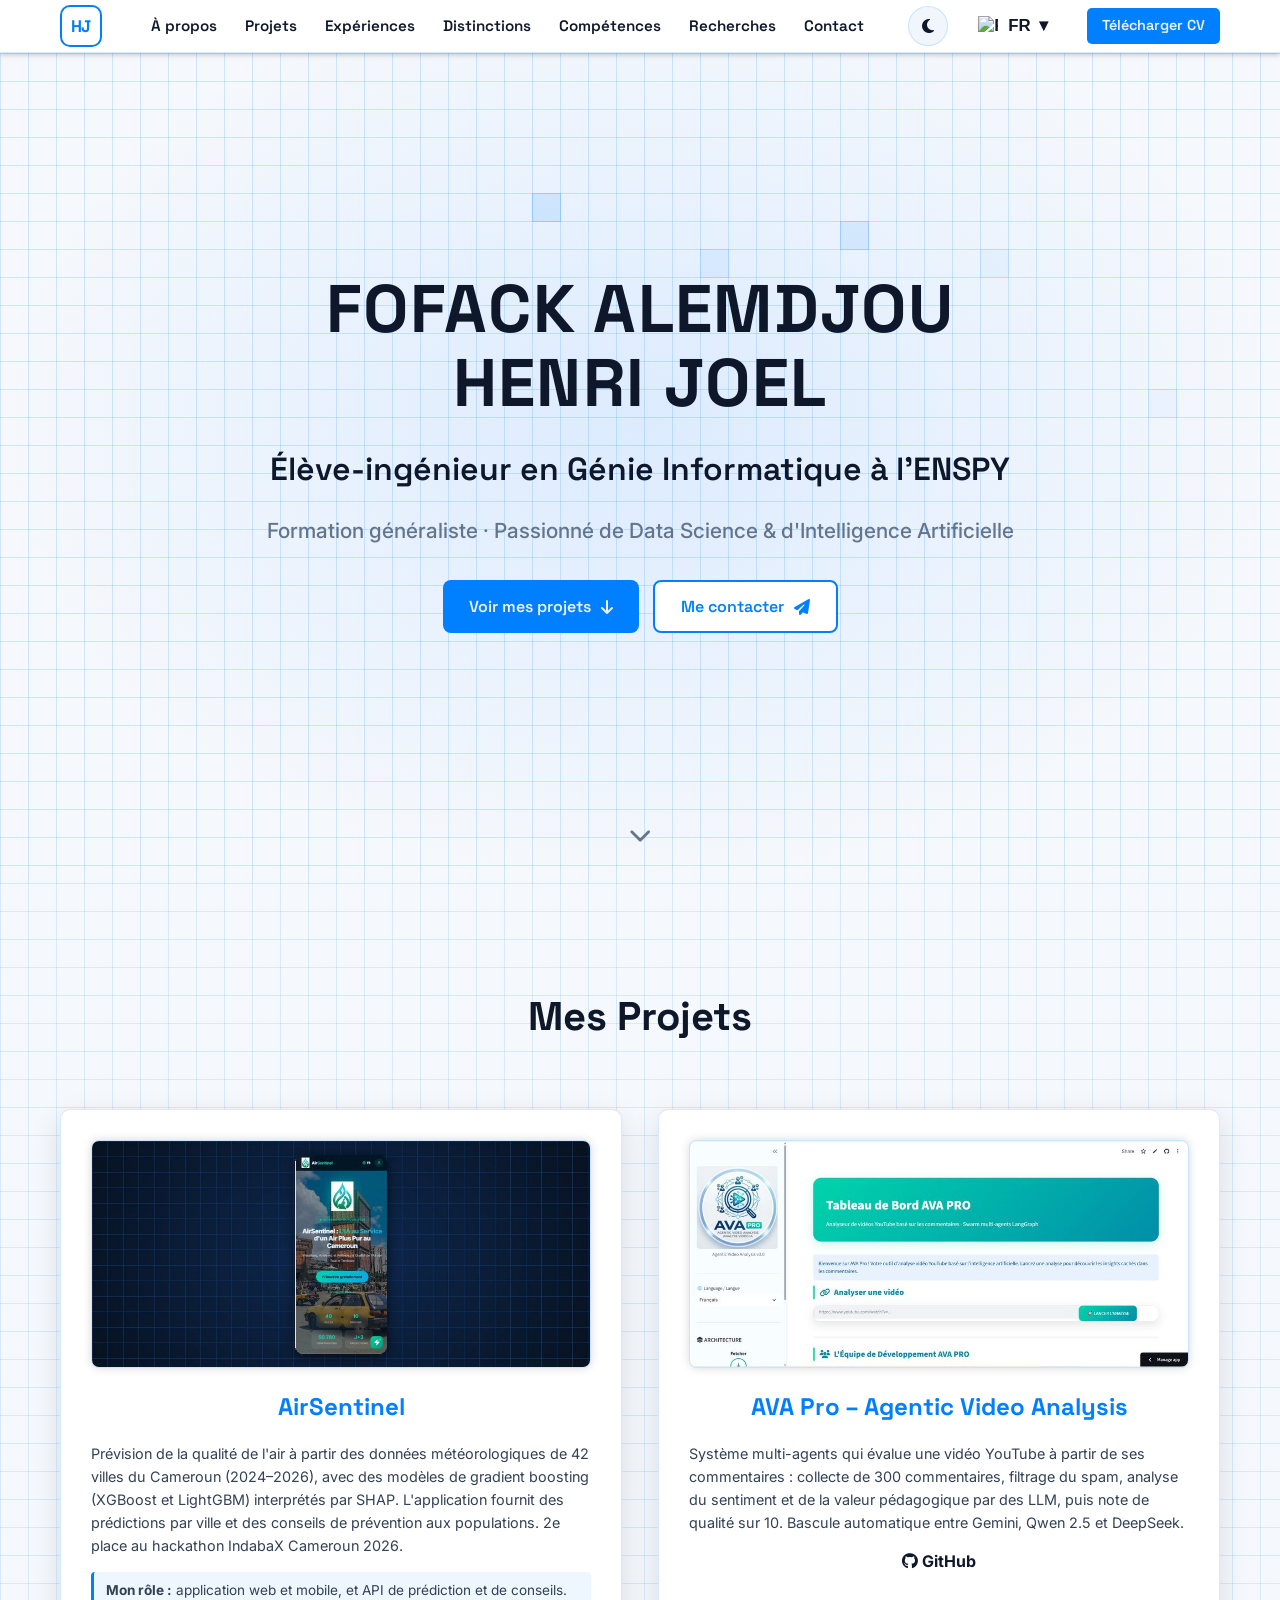
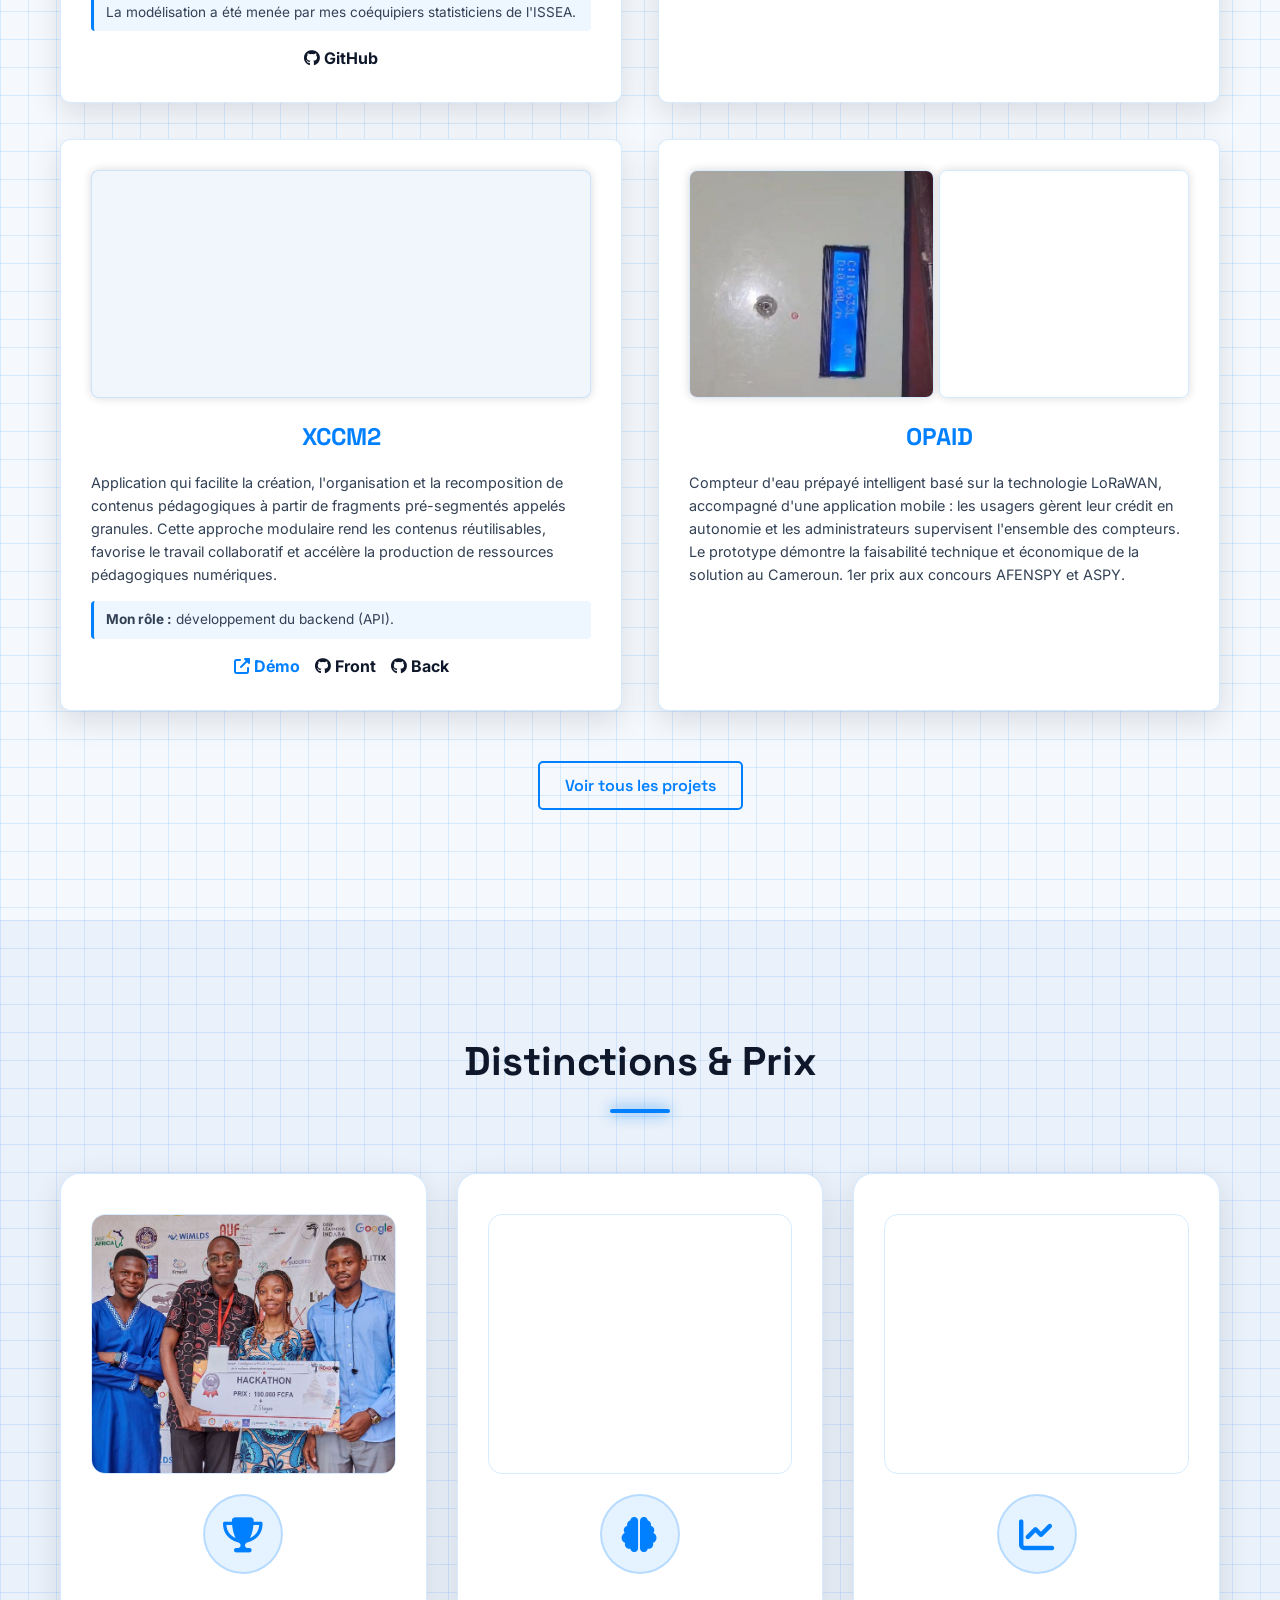
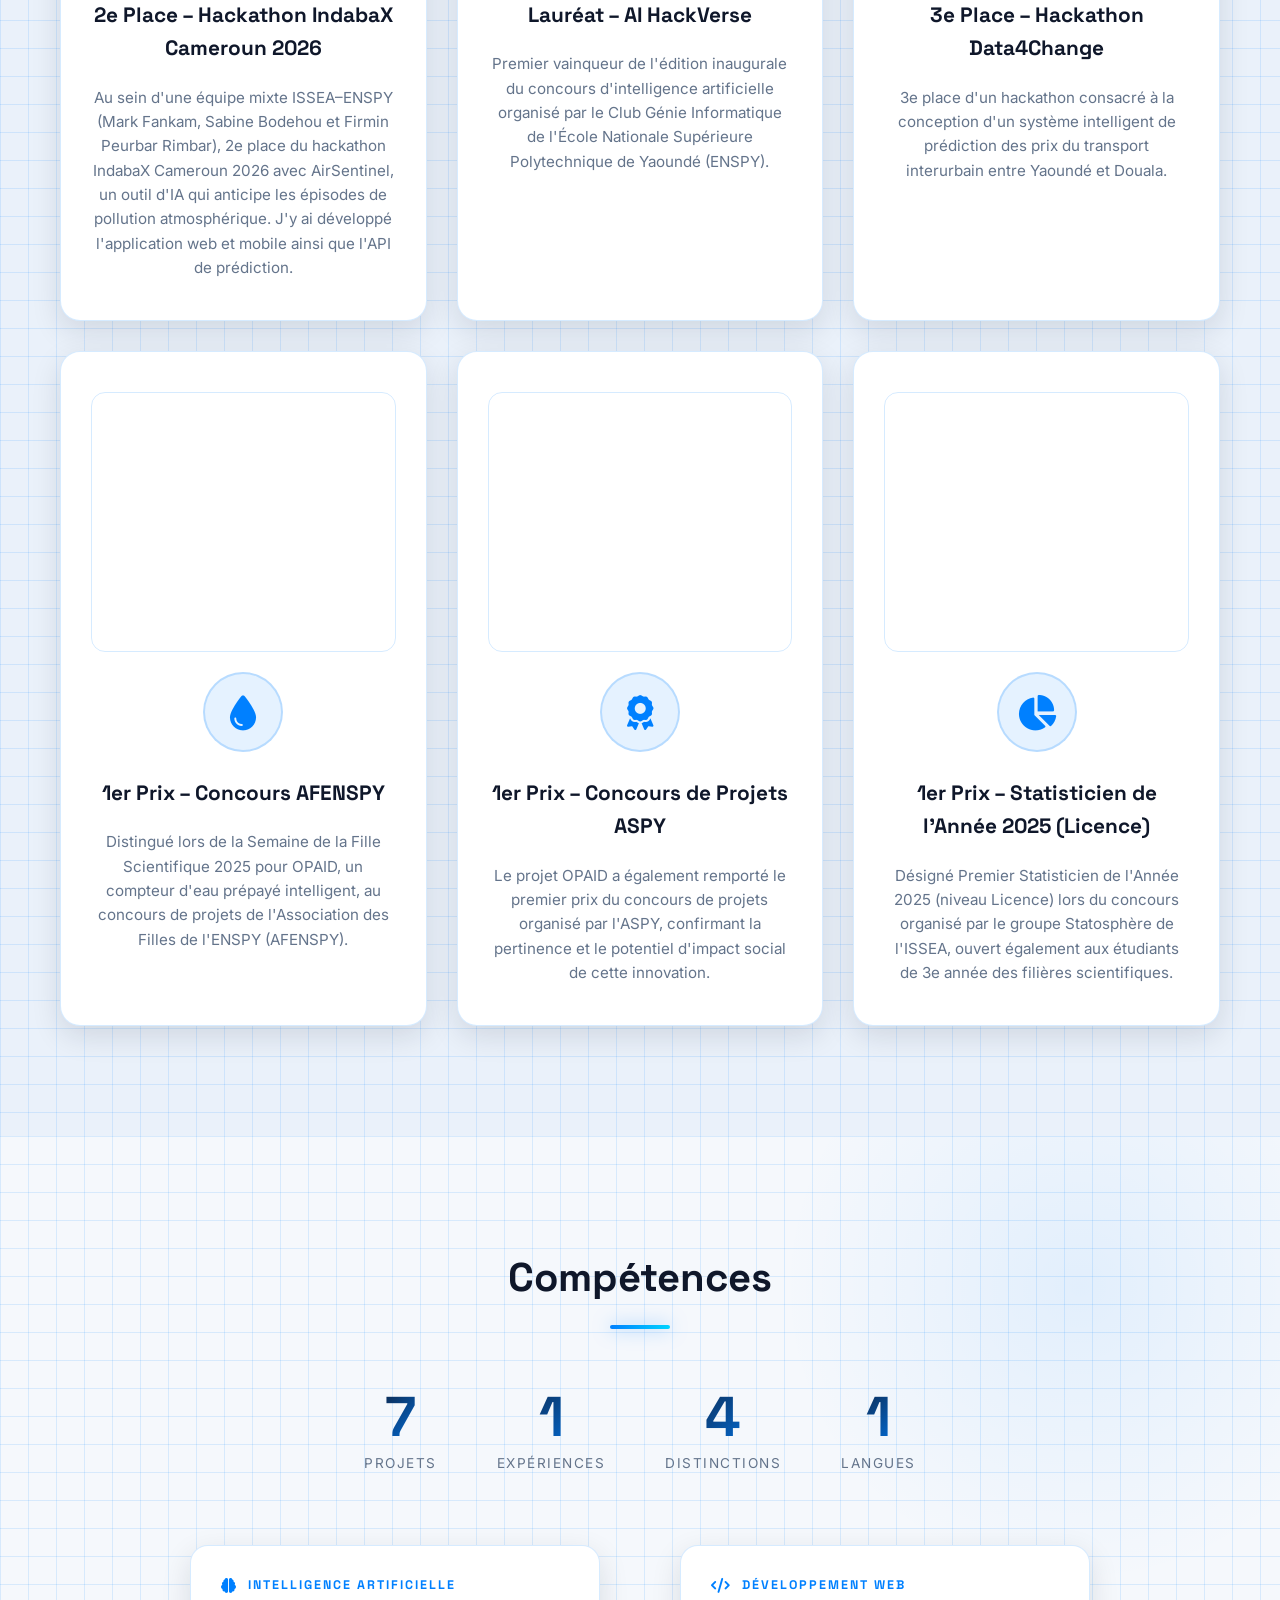
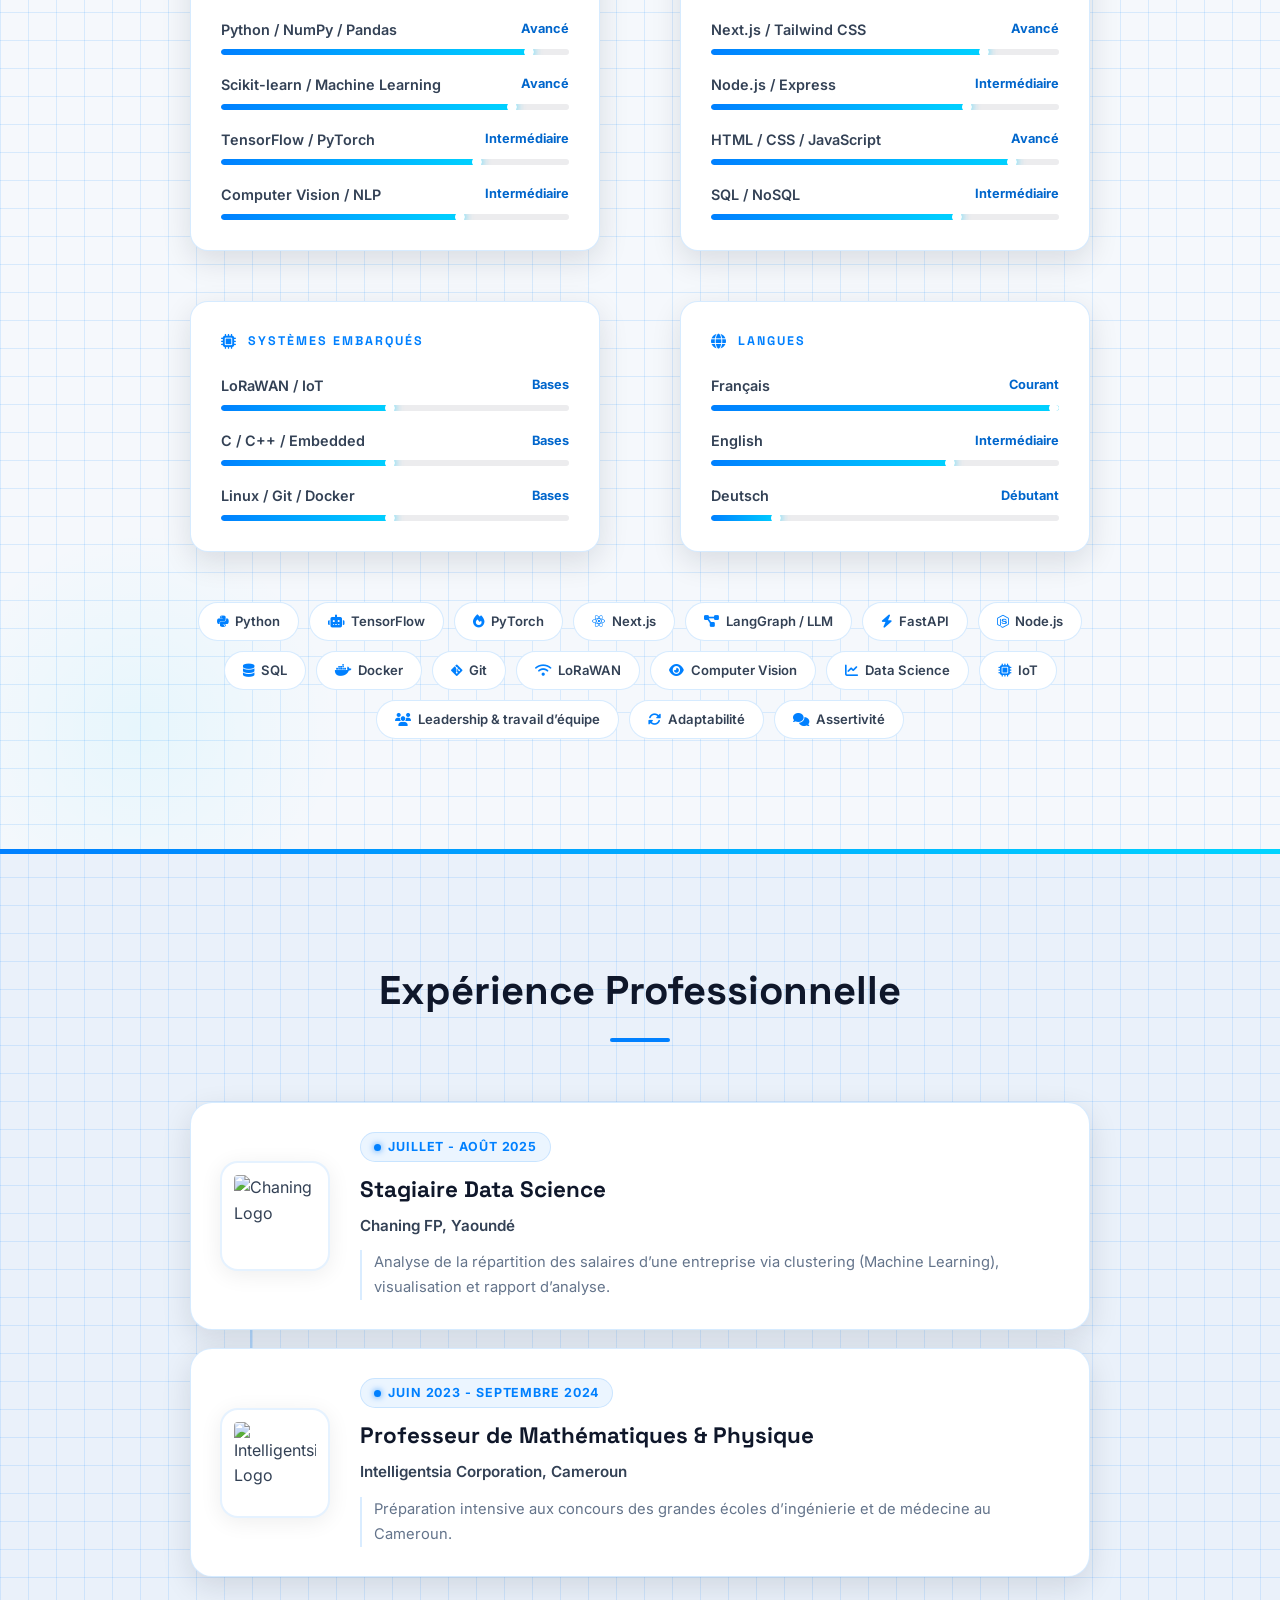
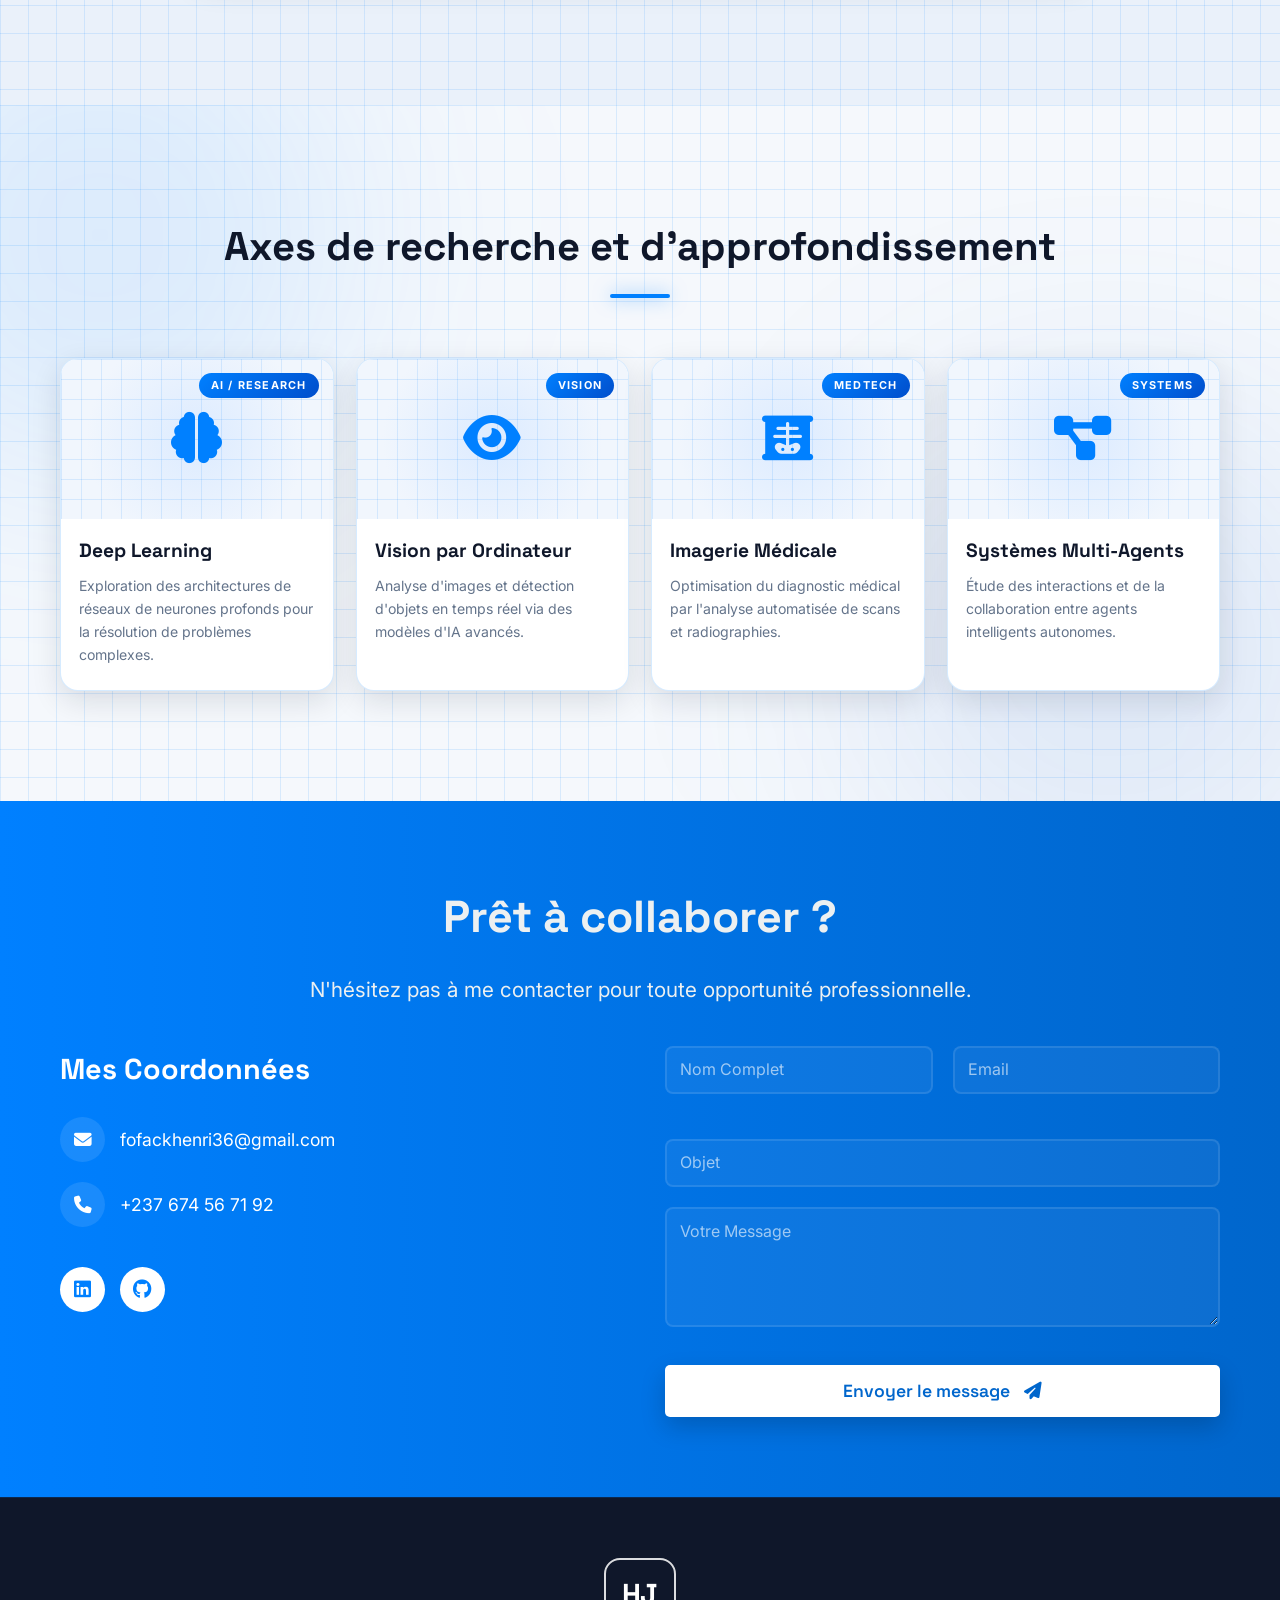
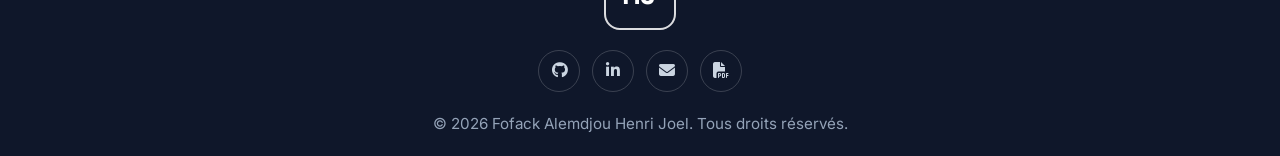
==== commit 897aab16: "Finitions du portfolio et correction du menu des langues - Menu des langues : ouverture au clic, zon" ====
--- a/index.html
+++ b/index.html
@@ -101,6 +101,10 @@
                 <h1 class="text-reveal" id="hero-name">FOFACK ALEMDJOU HENRI JOEL</h1>
                 <h2 class="fade-in-up delay-1 sparkle-text" data-i18n="hero_desc">Élève-ingénieur en Génie Informatique à l'ENSPY</h2>
                 <p class="fade-in-up delay-2 sparkle-text" data-i18n="hero_sub">Formation généraliste · Passionné de Data Science &amp; d'Intelligence Artificielle</p>
+                <div class="hero-actions fade-in-up delay-2">
+                    <a href="#projects" class="btn btn-primary"><span data-i18n="hero_cta_projects">Voir mes projets</span> <i class="fas fa-arrow-down"></i></a>
+                    <a href="#contact" class="btn btn-secondary"><span data-i18n="contact_btn">Me contacter</span> <i class="fas fa-paper-plane"></i></a>
+                </div>
             </div>
         </div>
         <!-- Scroll Down Indicator -->
@@ -115,7 +119,7 @@
             <div class="feature-grid">
 
                 <div class="feature-item animate-on-scroll" data-delay="0">
-                    <img src="images/airsentinel.jpg" alt="AirSentinel" class="feature-img" width="258" height="561" loading="lazy" decoding="async">
+                    <img src="images/airsentinel-card.jpg" alt="Application mobile AirSentinel" class="feature-img" width="900" height="410" loading="lazy" decoding="async">
                     <h3>AirSentinel</h3>
                     <p data-i18n="proj_airsentinel" style="text-align: left; font-size: 0.9em;">Prévision de la qualité de l'air à partir des données météorologiques de 42 villes du Cameroun (2024–2026), avec des modèles de gradient boosting (XGBoost et LightGBM) interprétés par SHAP. L'application fournit des prédictions par ville et des conseils de prévention aux populations. 2e place au hackathon IndabaX Cameroun 2026.</p>
                     <p class="project-role" data-i18n="proj_airsentinel_role"><strong>Mon rôle :</strong> application web et mobile, et API de prédiction et de conseils. La modélisation a été menée par mes coéquipiers statisticiens de l'ISSEA.</p>
@@ -429,8 +433,7 @@
                 <div class="dev-item animate-on-scroll" data-delay="0">
                     <div class="dev-badge">AI / Research</div>
                     <div class="dev-img-container">
-                        <img src="https://images.unsplash.com/photo-1677442136019-21780ecad995?auto=format&fit=crop&q=60&w=500"
-                            loading="lazy" decoding="async" alt="Deep Learning">
+                        <div class="dev-visual" aria-hidden="true"><i class="fas fa-brain"></i></div>
                     </div>
                     <div class="dev-content">
                         <h3 data-i18n="dev_deep_learning">Deep Learning</h3>
@@ -443,8 +446,7 @@
                 <div class="dev-item animate-on-scroll" data-delay="100">
                     <div class="dev-badge">Vision</div>
                     <div class="dev-img-container">
-                        <img src="https://images.unsplash.com/photo-1555949963-ff9fe0c870eb?auto=format&fit=crop&q=60&w=500"
-                            loading="lazy" decoding="async" alt="Computer Vision">
+                        <div class="dev-visual" aria-hidden="true"><i class="fas fa-eye"></i></div>
                     </div>
                     <div class="dev-content">
                         <h3 data-i18n="dev_computer_vision">Vision par Ordinateur</h3>
@@ -457,8 +459,7 @@
                 <div class="dev-item animate-on-scroll" data-delay="200">
                     <div class="dev-badge">MedTech</div>
                     <div class="dev-img-container">
-                        <img src="https://images.unsplash.com/photo-1530210124550-912dc1381cb8?auto=format&fit=crop&q=60&w=500"
-                            loading="lazy" decoding="async" alt="Medical Imaging">
+                        <div class="dev-visual" aria-hidden="true"><i class="fas fa-x-ray"></i></div>
                     </div>
                     <div class="dev-content">
                         <h3 data-i18n="dev_medical_imaging">Imagerie Médicale</h3>
@@ -471,8 +472,7 @@
                 <div class="dev-item animate-on-scroll" data-delay="300">
                     <div class="dev-badge">Systems</div>
                     <div class="dev-img-container">
-                        <img src="https://images.unsplash.com/photo-1550751827-4bd374c3f58b?auto=format&fit=crop&q=60&w=500"
-                            loading="lazy" decoding="async" alt="Multi-Agent Systems">
+                        <div class="dev-visual" aria-hidden="true"><i class="fas fa-project-diagram"></i></div>
                     </div>
                     <div class="dev-content">
                         <h3 data-i18n="dev_multi_agent">Systèmes Multi-Agents</h3>
@@ -558,6 +558,12 @@
             <div style="text-align: center; margin-bottom: 20px;">
                 <a href="index.html" class="monogram monogram-lg" aria-label="Henri Joel – Accueil">HJ</a>
             </div>
+            <div class="footer-social">
+                <a href="https://github.com/ALEMDJOU" target="_blank" rel="noopener" aria-label="GitHub"><i class="fab fa-github"></i></a>
+                <a href="https://linkedin.com/in/henri-fofack-250b1b320" target="_blank" rel="noopener" aria-label="LinkedIn"><i class="fab fa-linkedin-in"></i></a>
+                <a href="mailto:fofackhenri36@gmail.com" aria-label="Email"><i class="fas fa-envelope"></i></a>
+                <a href="Fofack_Henri_CV.pdf" target="_blank" rel="noopener" aria-label="CV (PDF)"><i class="fas fa-file-pdf"></i></a>
+            </div>
             <div class="footer-bottom" style="text-align:center;">
                 <p>&copy; 2026 Fofack Alemdjou Henri Joel. <span data-i18n="footer_rights">Tous droits réservés.</span>
                 </p>
--- a/css/custom.css
+++ b/css/custom.css
@@ -72,10 +72,6 @@
 .lang-content button:hover {
     background-color: var(--primary-color);
     border-radius: 5px;
-}
-
-.lang-dropdown:hover .lang-content {
-    display: block !important;
 }
 
 .flag {
--- a/css/theme.css
+++ b/css/theme.css
@@ -168,6 +168,33 @@
     color: var(--t-text);
 }
 
+/* Menu des langues : collé au bouton, avec une zone tampon invisible
+   pour que la souris ne le referme pas en passant du bouton à la liste */
+.lang-content {
+    top: 100%;
+    margin-top: 6px;
+}
+
+.lang-content::before {
+    content: '';
+    position: absolute;
+    left: 0;
+    right: 0;
+    top: -10px;
+    height: 10px;
+}
+
+.lang-dropdown.open .lang-content {
+    display: block;
+}
+
+/* Ouverture au survol uniquement sur les appareils avec souris */
+@media (hover: hover) and (pointer: fine) {
+    .lang-dropdown:hover .lang-content {
+        display: block;
+    }
+}
+
 .lang-content button:hover {
     color: #ffffff;
 }
@@ -649,3 +676,115 @@
         flex-basis: 36px;
     }
 }
+
+/* ==========================================================
+   FINITIONS
+   ========================================================== */
+
+/* Visuels de projets au même format (≈ 2,2:1) */
+.feature-grid .feature-item:nth-child(n) .feature-img {
+    height: auto;
+    aspect-ratio: 900 / 410;
+    object-fit: cover;
+    padding: 0;
+    border: 1px solid var(--t-border);
+}
+
+.project-images-combined {
+    height: auto;
+    aspect-ratio: 900 / 410;
+}
+
+.project-images-combined img {
+    height: 100%;
+    border: 1px solid var(--t-border);
+}
+
+/* Section Recherches : pictogrammes sur carreaux au lieu de photos de stock */
+.dev-visual {
+    height: 100%;
+    display: flex;
+    align-items: center;
+    justify-content: center;
+    font-size: 3.2em;
+    color: var(--accent);
+    background:
+        linear-gradient(var(--t-grid) 1px, transparent 1px) 0 0 / 20px 20px,
+        linear-gradient(90deg, var(--t-grid) 1px, transparent 1px) 0 0 / 20px 20px,
+        radial-gradient(circle at 50% 50%, var(--t-hero-glow) 0%, var(--t-surface-2) 70%);
+    transition: transform 0.3s ease;
+}
+
+.dev-item:hover .dev-visual {
+    transform: scale(1.06);
+}
+
+.dev-img-container {
+    height: 160px;
+}
+
+.dev-img-container::after {
+    display: none;
+}
+
+/* Boutons d'action du hero */
+.hero-actions {
+    display: flex;
+    justify-content: center;
+    flex-wrap: wrap;
+    gap: 14px;
+    margin-top: 2em;
+}
+
+.hero-actions .btn {
+    display: inline-flex;
+    align-items: center;
+    gap: 10px;
+    padding: 12px 26px;
+    font-size: 1rem;
+    font-weight: 600;
+    border-radius: 8px;
+}
+
+.hero-actions .btn-secondary {
+    background: var(--t-surface);
+}
+
+@media (max-width: 480px) {
+    .hero-actions .btn {
+        flex: 1 1 100%;
+        justify-content: center;
+    }
+}
+
+/* Pied de page : liens utiles */
+.footer-social {
+    display: flex;
+    justify-content: center;
+    flex-wrap: wrap;
+    gap: 12px;
+    margin: 0 0 20px;
+}
+
+.footer-social a {
+    width: 42px;
+    height: 42px;
+    display: inline-flex;
+    align-items: center;
+    justify-content: center;
+    border-radius: 50%;
+    border: 1px solid rgba(255, 255, 255, 0.18);
+    color: #cbd5e1;
+    font-size: 1.05em;
+    transition: background 0.2s ease, color 0.2s ease, border-color 0.2s ease;
+}
+
+.footer-social a:hover {
+    background: var(--accent);
+    border-color: var(--accent);
+    color: #ffffff;
+}
+
+.footer-bottom p {
+    color: #94a3b8;
+}
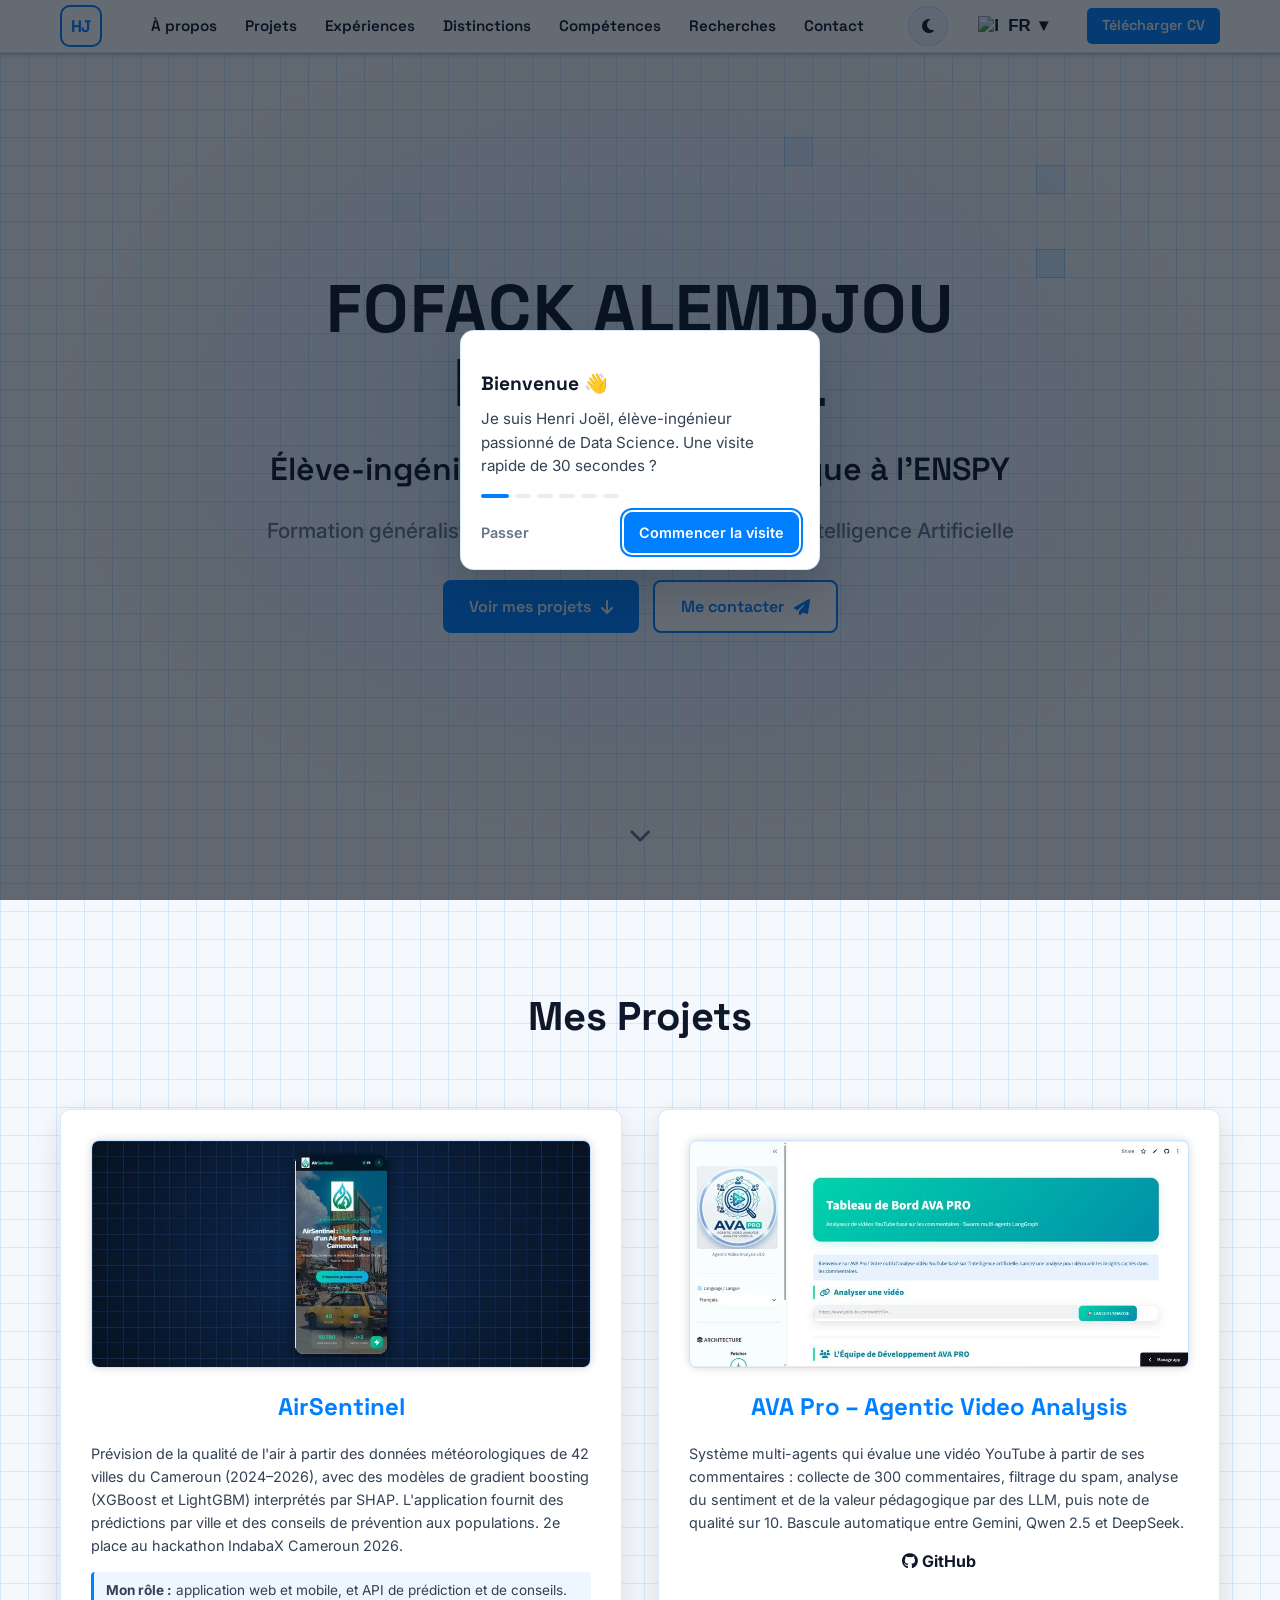
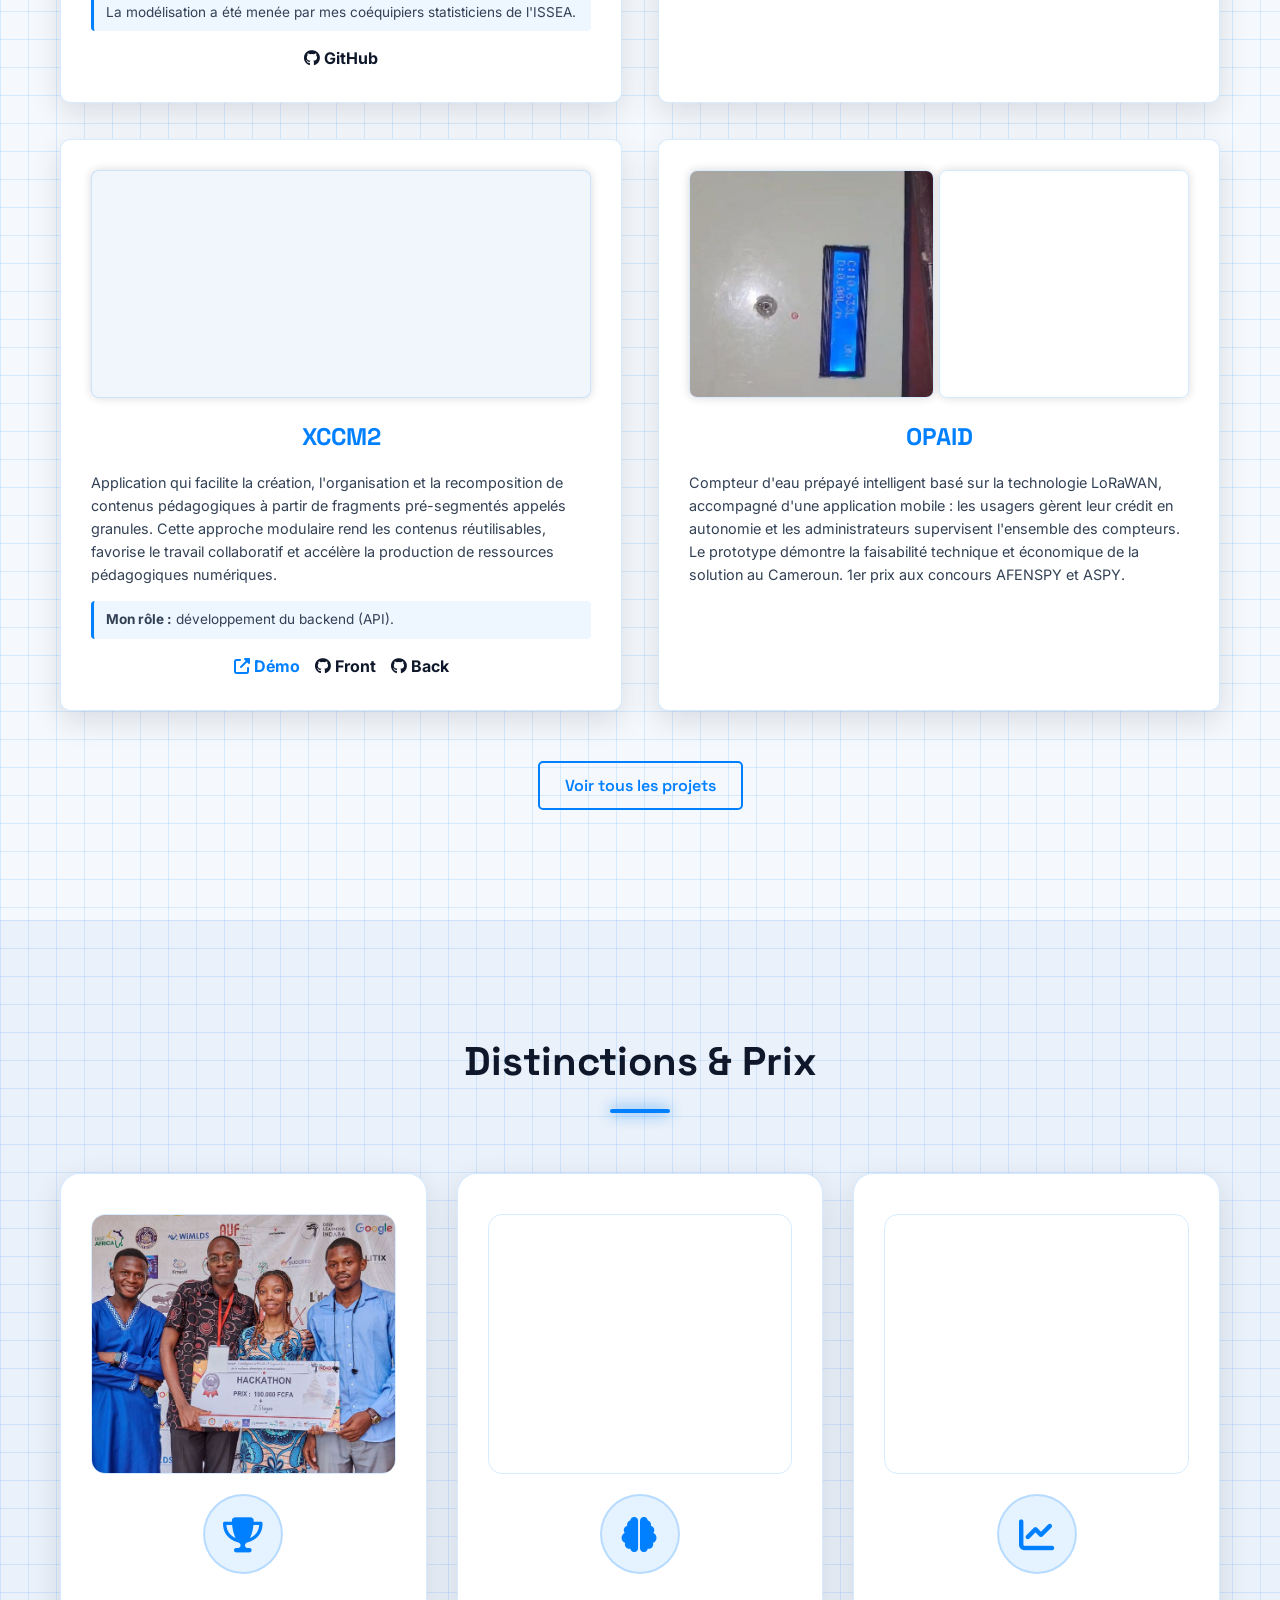
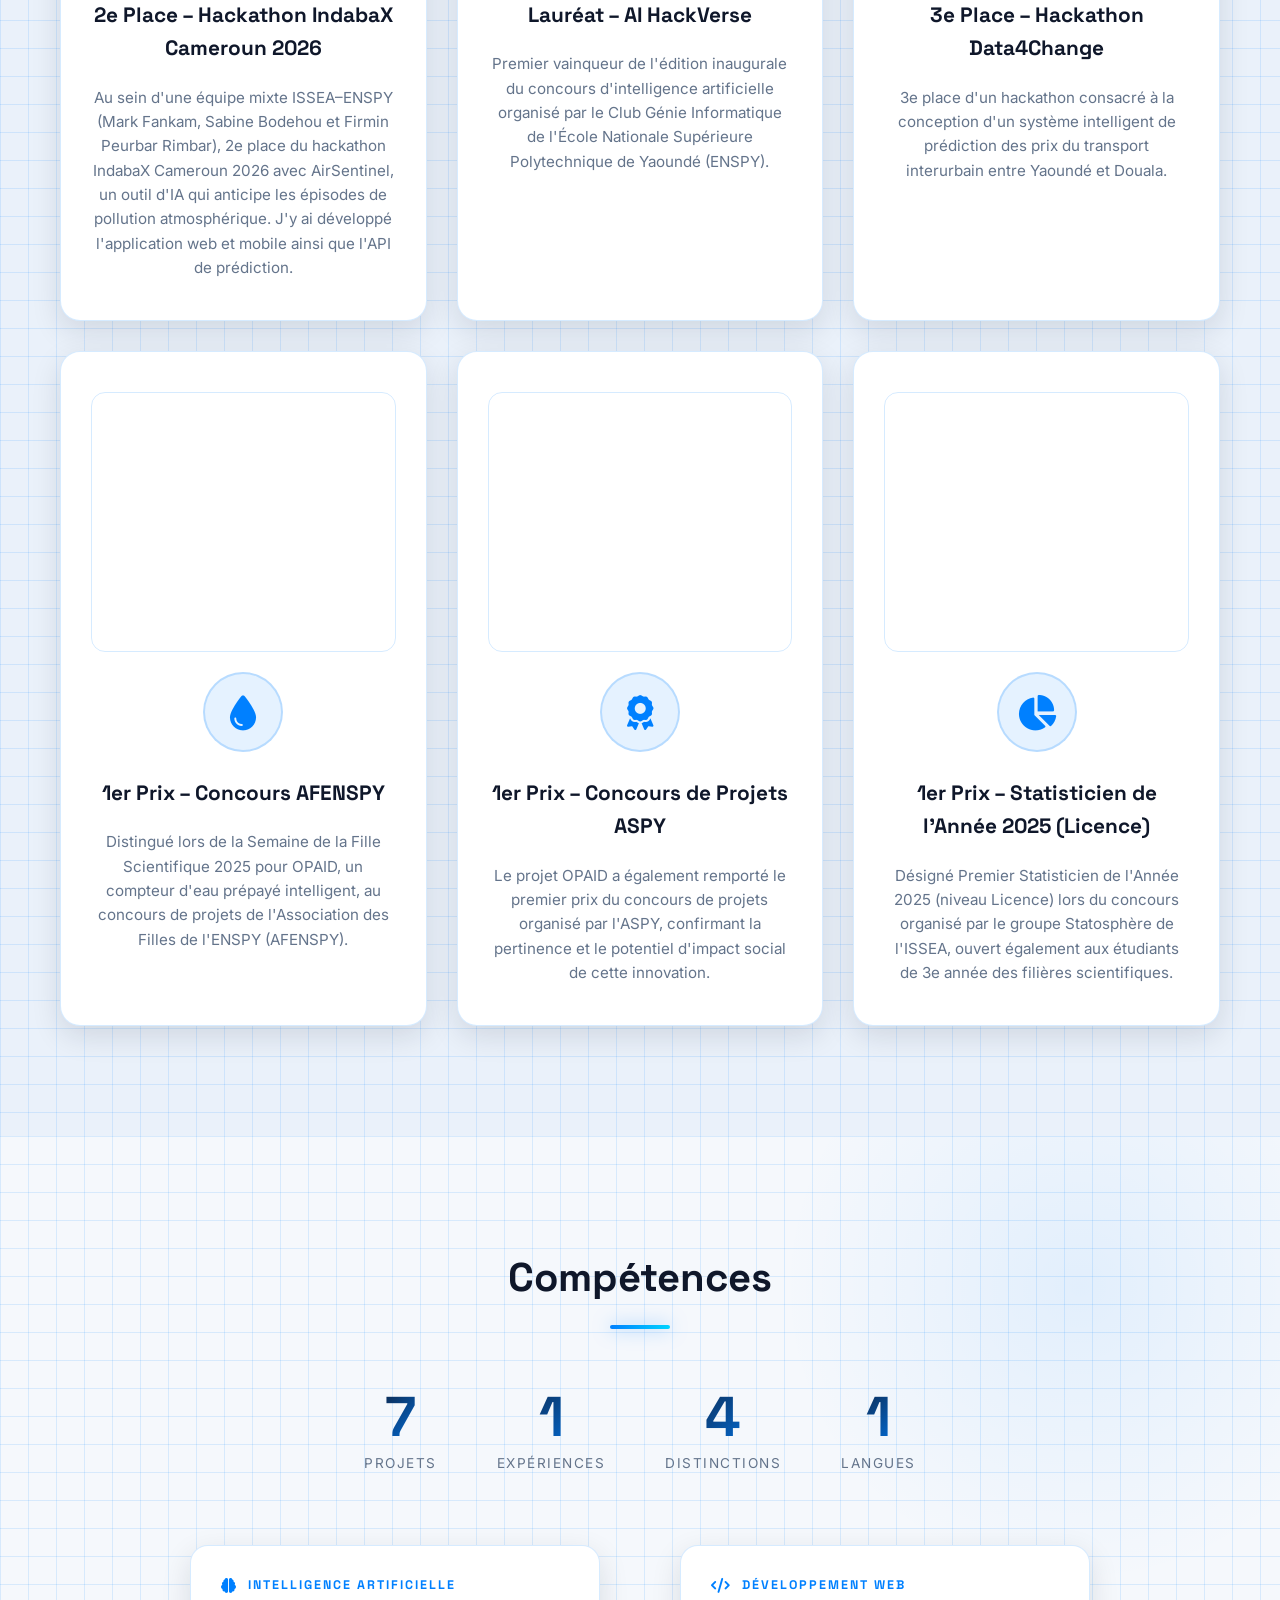
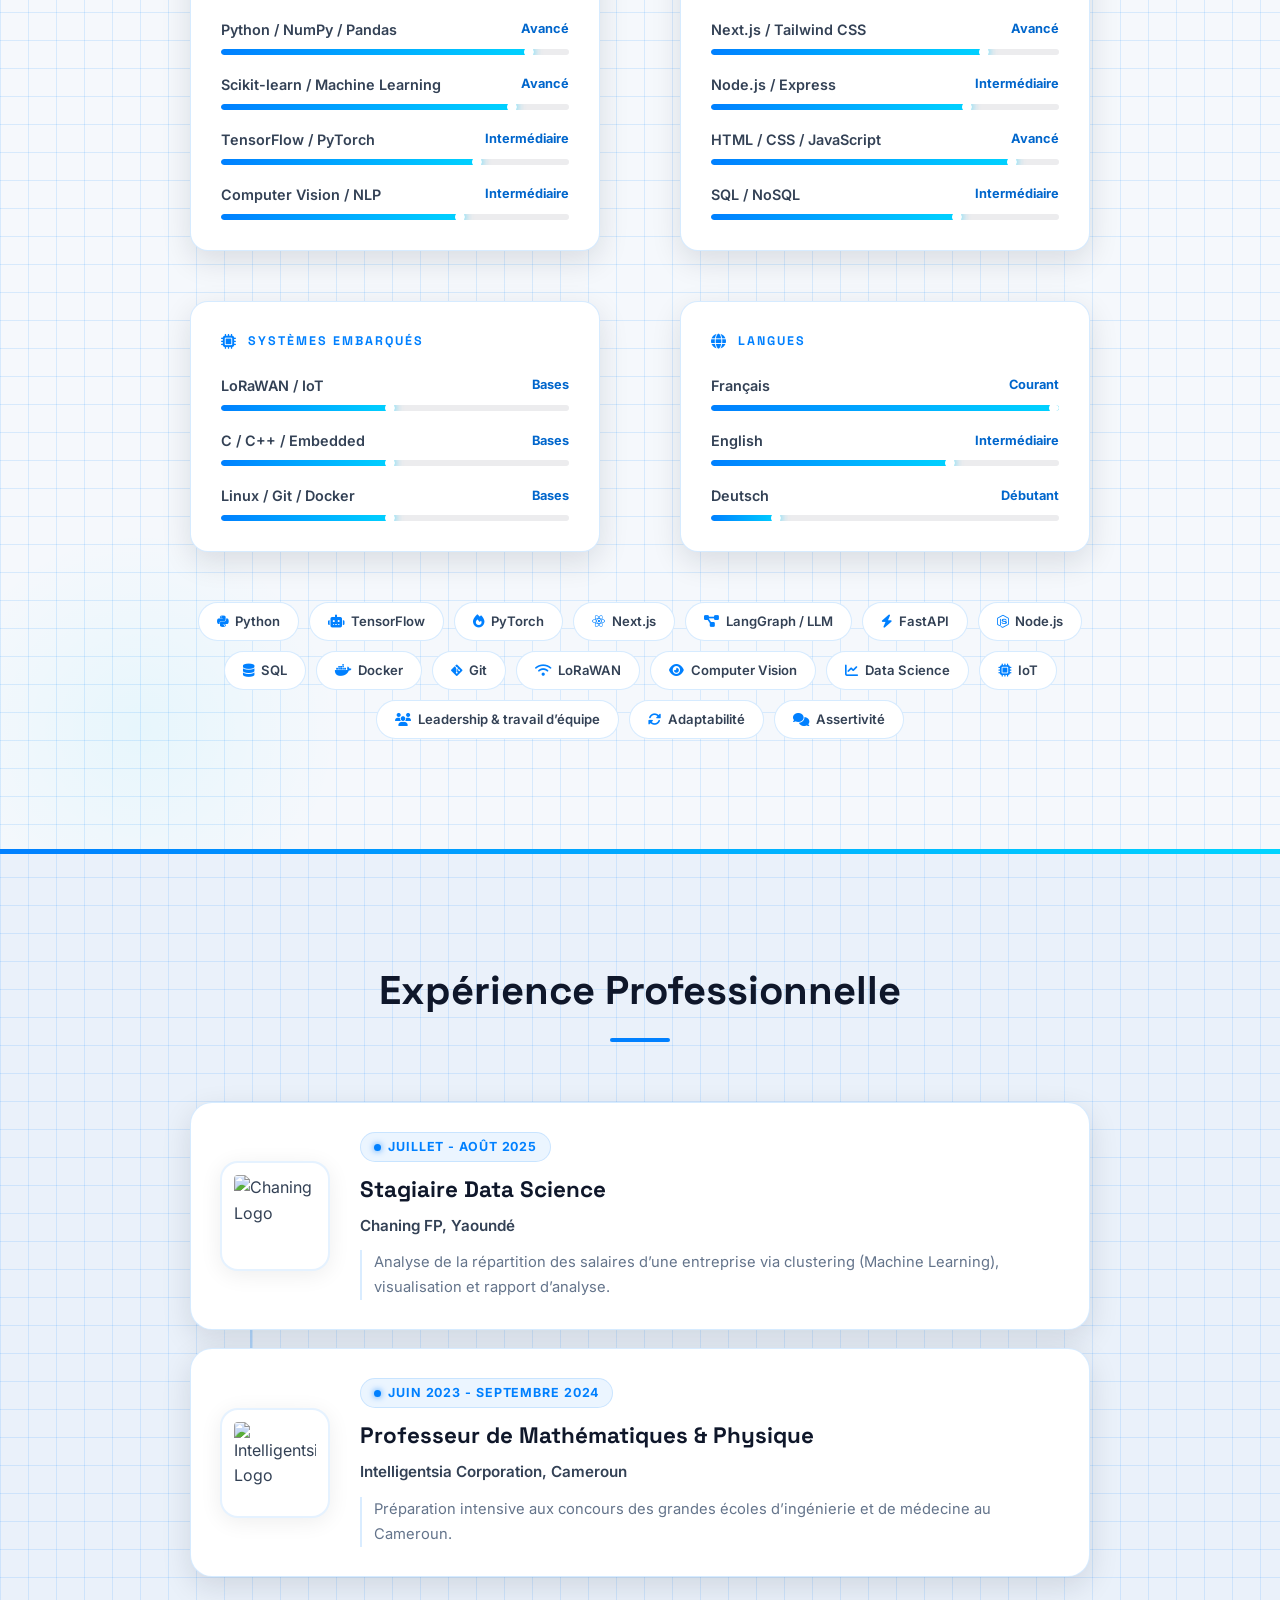
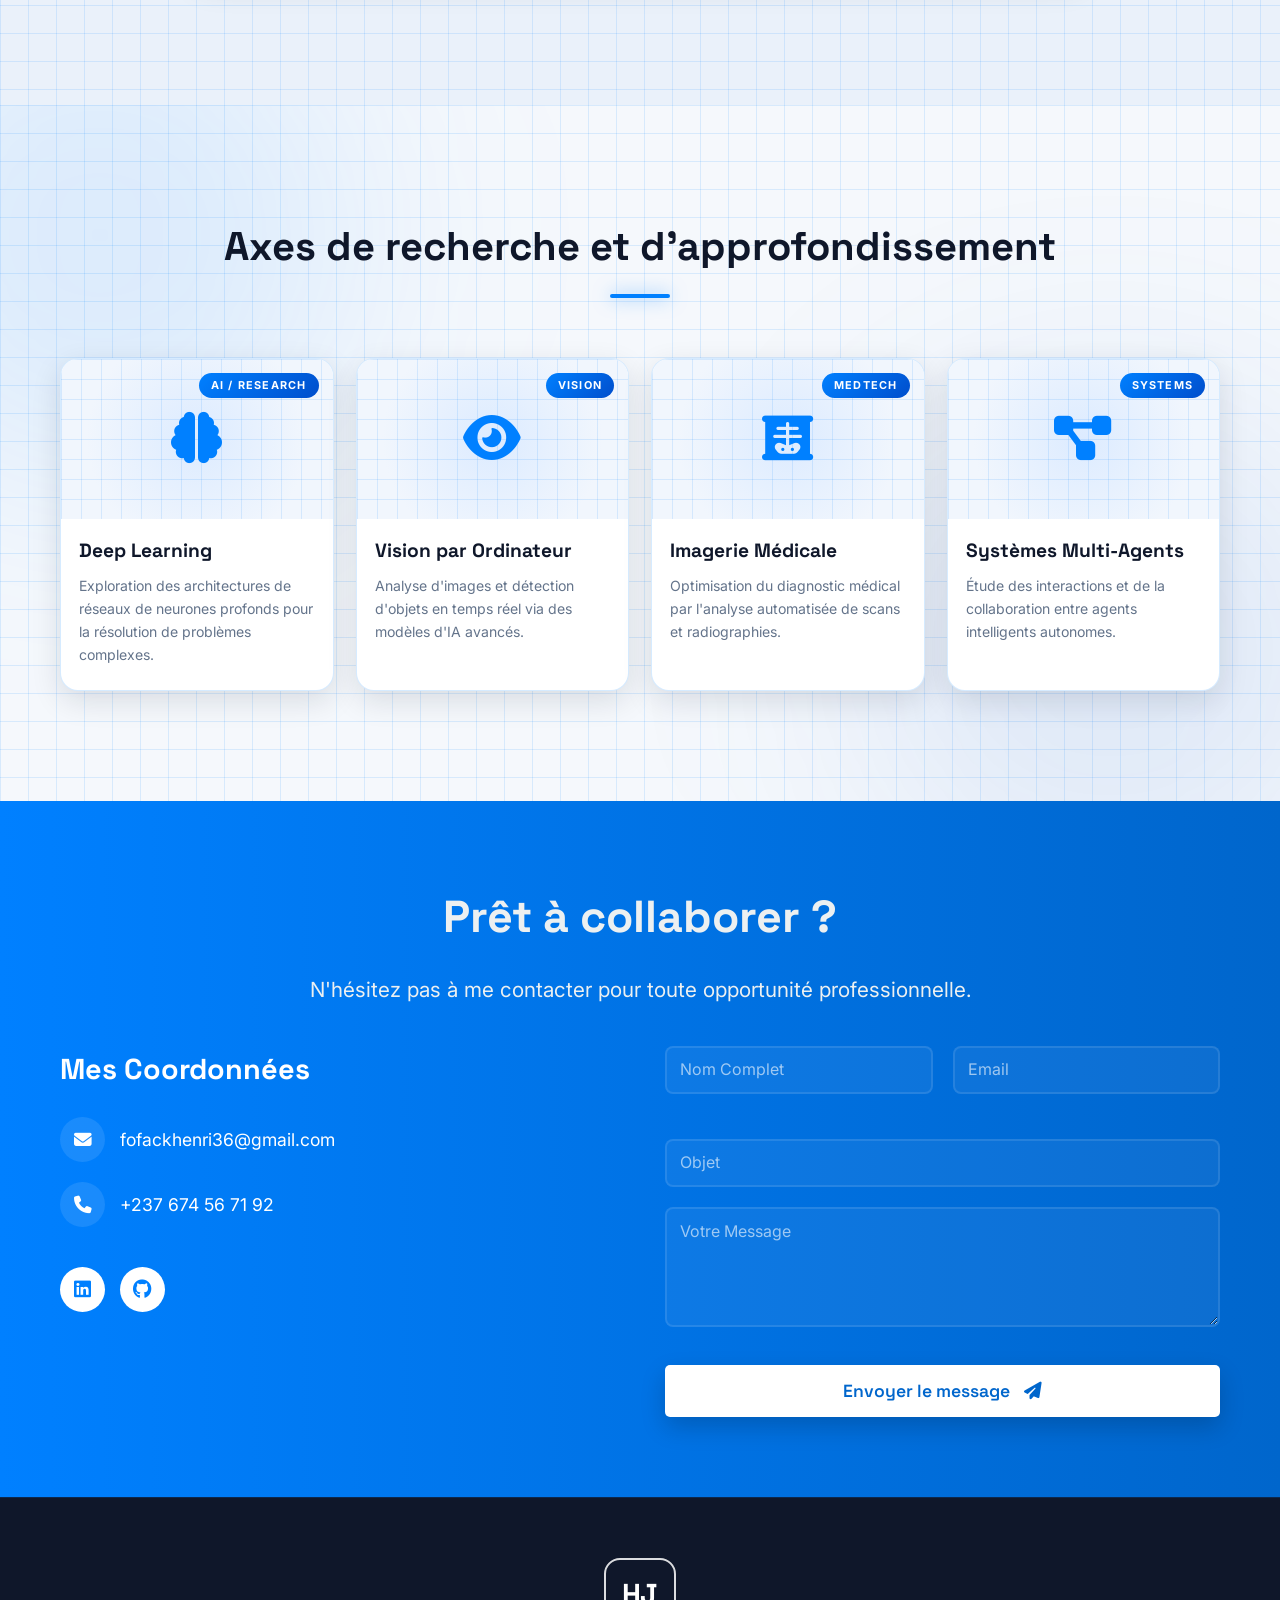
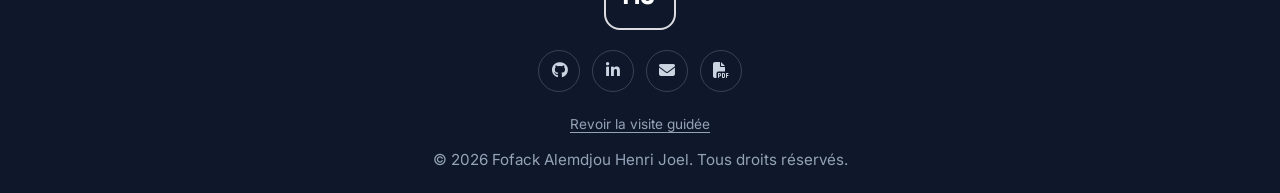
==== commit d3fd50e8: "Ajout d'une visite guidée pour les nouveaux visiteurs" ====
--- a/index.html
+++ b/index.html
@@ -564,6 +564,7 @@
                 <a href="mailto:fofackhenri36@gmail.com" aria-label="Email"><i class="fas fa-envelope"></i></a>
                 <a href="Fofack_Henri_CV.pdf" target="_blank" rel="noopener" aria-label="CV (PDF)"><i class="fas fa-file-pdf"></i></a>
             </div>
+            <p class="tour-restart-wrap"><button type="button" id="tour-restart" class="tour-restart" data-i18n="tour_restart">Revoir la visite guidée</button></p>
             <div class="footer-bottom" style="text-align:center;">
                 <p>&copy; 2026 Fofack Alemdjou Henri Joel. <span data-i18n="footer_rights">Tous droits réservés.</span>
                 </p>
--- a/css/theme.css
+++ b/css/theme.css
@@ -788,3 +788,178 @@
 .footer-bottom p {
     color: #94a3b8;
 }
+
+/* ==========================================================
+   VISITE GUIDÉE (ONBOARDING)
+   ========================================================== */
+
+.tour-overlay {
+    position: fixed;
+    inset: 0;
+    z-index: 2000;
+    background: transparent;
+    opacity: 0;
+    transition: opacity 0.25s ease, background 0.25s ease;
+}
+
+.tour-overlay.show {
+    opacity: 1;
+}
+
+.tour-overlay.dim {
+    background: rgba(8, 17, 30, 0.62);
+}
+
+/* Cadre de mise en lumière : l'ombre géante assombrit le reste de la page */
+.tour-ring {
+    position: fixed;
+    z-index: 2001;
+    border: 2px solid var(--accent);
+    border-radius: 12px;
+    box-shadow: 0 0 0 9999px rgba(8, 17, 30, 0.62);
+    pointer-events: none;
+    opacity: 0;
+    transition: left 0.3s ease, top 0.3s ease, width 0.3s ease, height 0.3s ease, opacity 0.2s ease;
+}
+
+.tour-ring.visible {
+    opacity: 1;
+}
+
+.tour-card {
+    position: fixed;
+    z-index: 2002;
+    width: min(360px, calc(100vw - 28px));
+    padding: 20px 20px 16px;
+    background: var(--t-surface);
+    color: var(--t-text);
+    border: 1px solid var(--t-border);
+    border-radius: 14px;
+    box-shadow: var(--t-shadow-hover);
+    transition: left 0.3s ease, top 0.3s ease;
+}
+
+.tour-card.centered {
+    left: 50%;
+    top: 50%;
+    transform: translate(-50%, -50%);
+}
+
+.tour-card h3 {
+    margin: 0 0 8px;
+    font-family: 'Space Grotesk', sans-serif;
+    font-size: 1.2rem;
+    color: var(--t-heading);
+}
+
+.tour-card #tour-text {
+    margin: 0;
+    font-size: 0.95rem;
+    line-height: 1.55;
+}
+
+.tour-counter {
+    min-height: 1em;
+    margin: 0 0 6px;
+    font-size: 0.72rem;
+    font-weight: 600;
+    letter-spacing: 0.08em;
+    text-transform: uppercase;
+    color: var(--t-accent-text);
+}
+
+.tour-progress {
+    display: flex;
+    gap: 6px;
+    margin: 16px 0 14px;
+}
+
+.tour-progress span {
+    width: 16px;
+    height: 4px;
+    border-radius: 2px;
+    background: var(--t-track);
+    transition: width 0.25s ease, background 0.25s ease;
+}
+
+.tour-progress span.active {
+    width: 28px;
+    background: var(--accent);
+}
+
+.tour-actions {
+    display: flex;
+    align-items: center;
+    justify-content: space-between;
+    gap: 10px;
+}
+
+.tour-nav {
+    display: flex;
+    gap: 8px;
+    margin-left: auto;
+}
+
+.tour-btn {
+    padding: 8px 14px;
+    border: 1px solid var(--t-border);
+    border-radius: 8px;
+    background: transparent;
+    color: var(--t-heading);
+    font: inherit;
+    font-size: 0.9rem;
+    font-weight: 600;
+    cursor: pointer;
+    transition: background 0.2s ease, color 0.2s ease, border-color 0.2s ease;
+}
+
+.tour-btn:hover {
+    background: var(--t-surface-2);
+}
+
+.tour-btn.tour-primary {
+    background: var(--accent);
+    border-color: var(--accent);
+    color: #ffffff;
+}
+
+.tour-btn.tour-primary:hover {
+    background: var(--accent-strong);
+}
+
+.tour-btn.tour-skip {
+    padding-left: 0;
+    border: none;
+    color: var(--t-muted);
+}
+
+.tour-btn.tour-skip:hover {
+    background: transparent;
+    color: var(--t-heading);
+}
+
+.tour-btn:focus-visible {
+    outline: 2px solid var(--accent);
+    outline-offset: 2px;
+}
+
+/* Lien « Revoir la visite » dans le pied de page */
+.tour-restart-wrap {
+    margin: 0 0 12px;
+    text-align: center;
+}
+
+.tour-restart {
+    background: none;
+    border: none;
+    color: #94a3b8;
+    font: inherit;
+    font-size: 0.85rem;
+    text-decoration: underline;
+    text-underline-offset: 3px;
+    cursor: pointer;
+}
+
+.tour-restart:hover {
+    color: #ffffff;
+}
